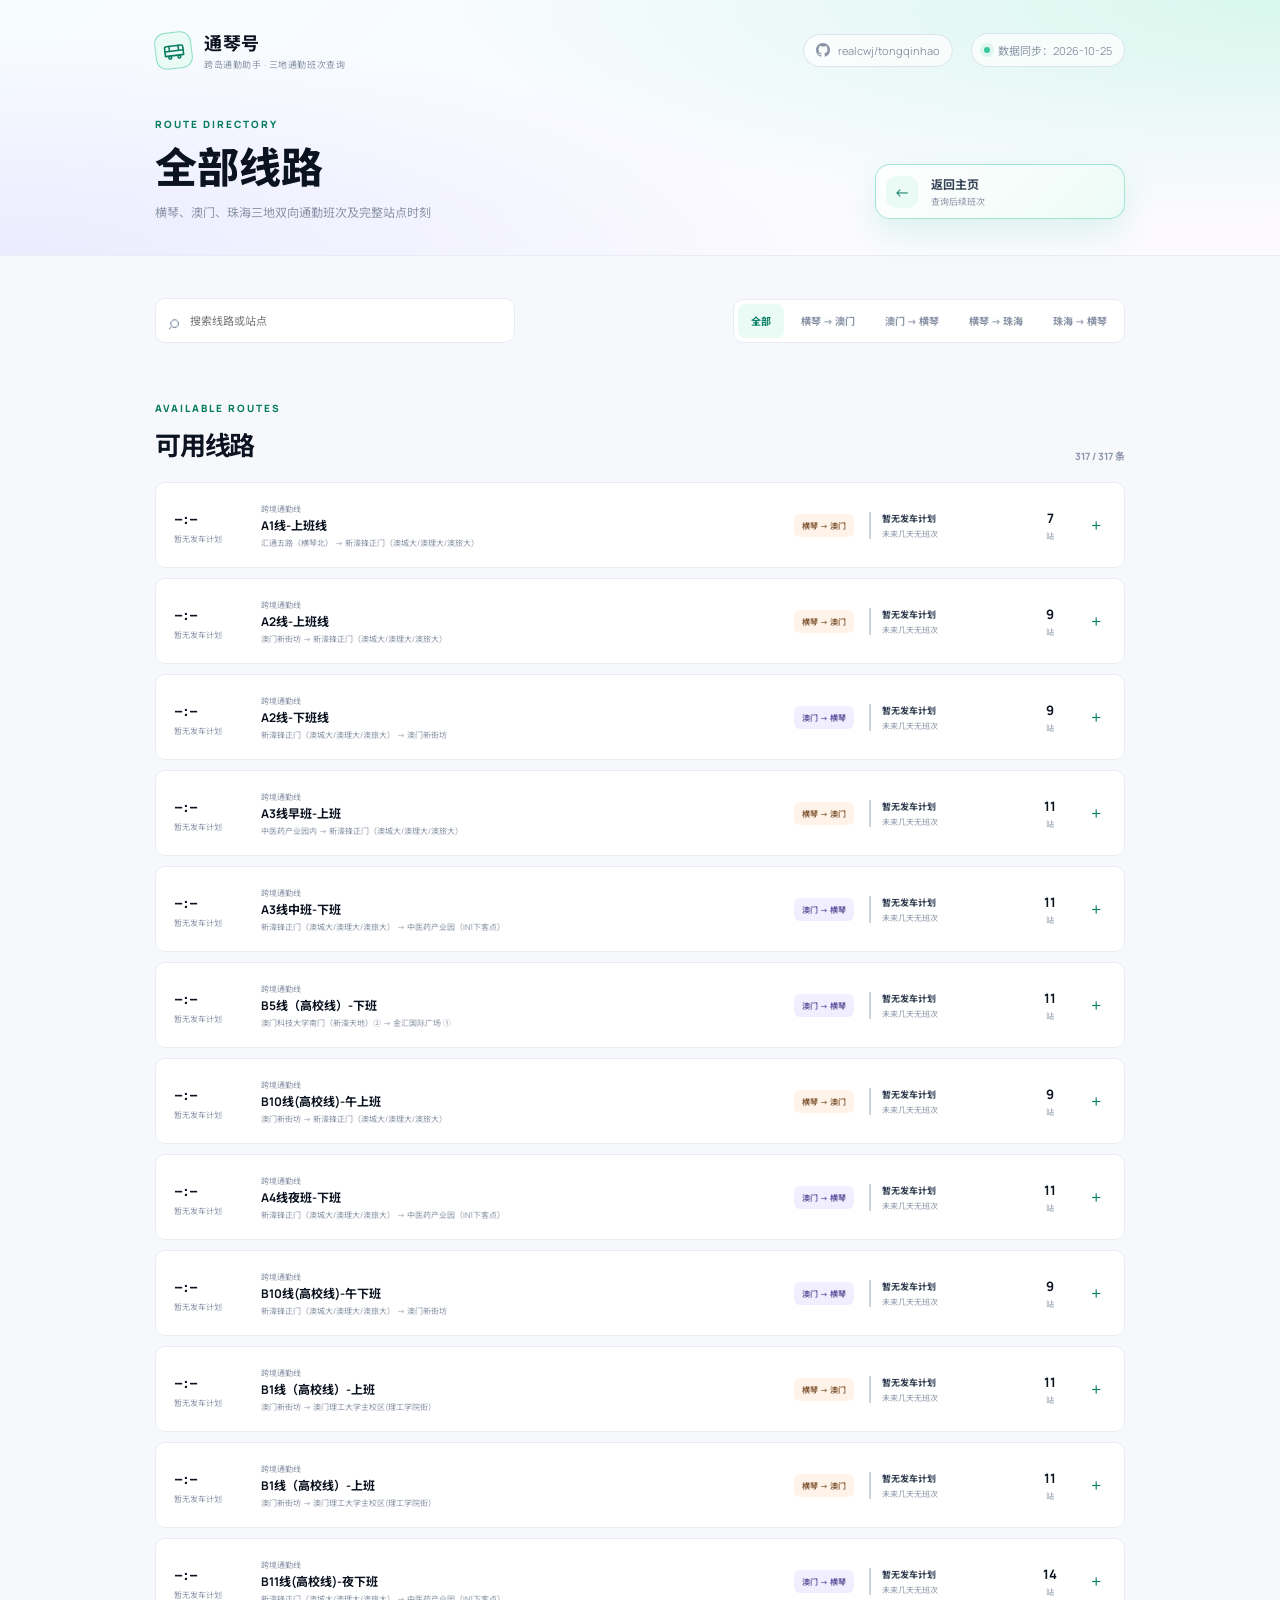
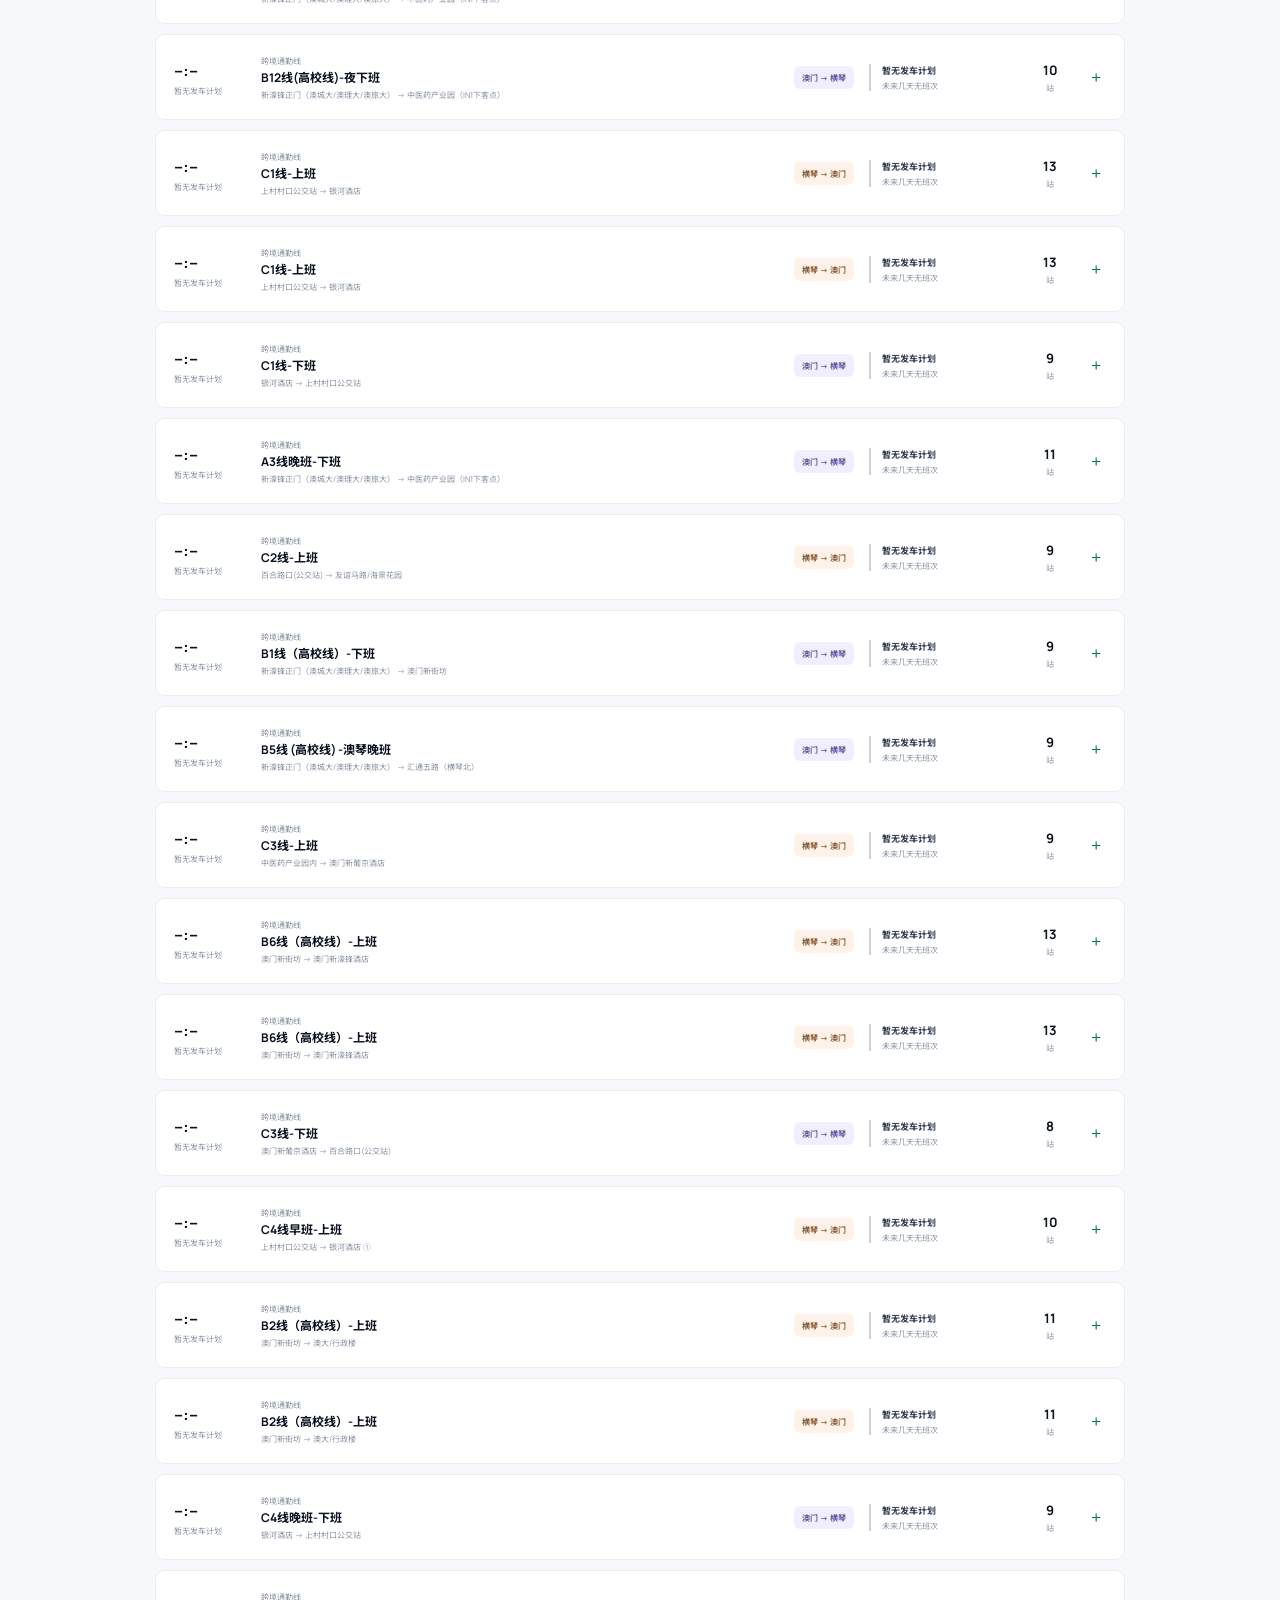
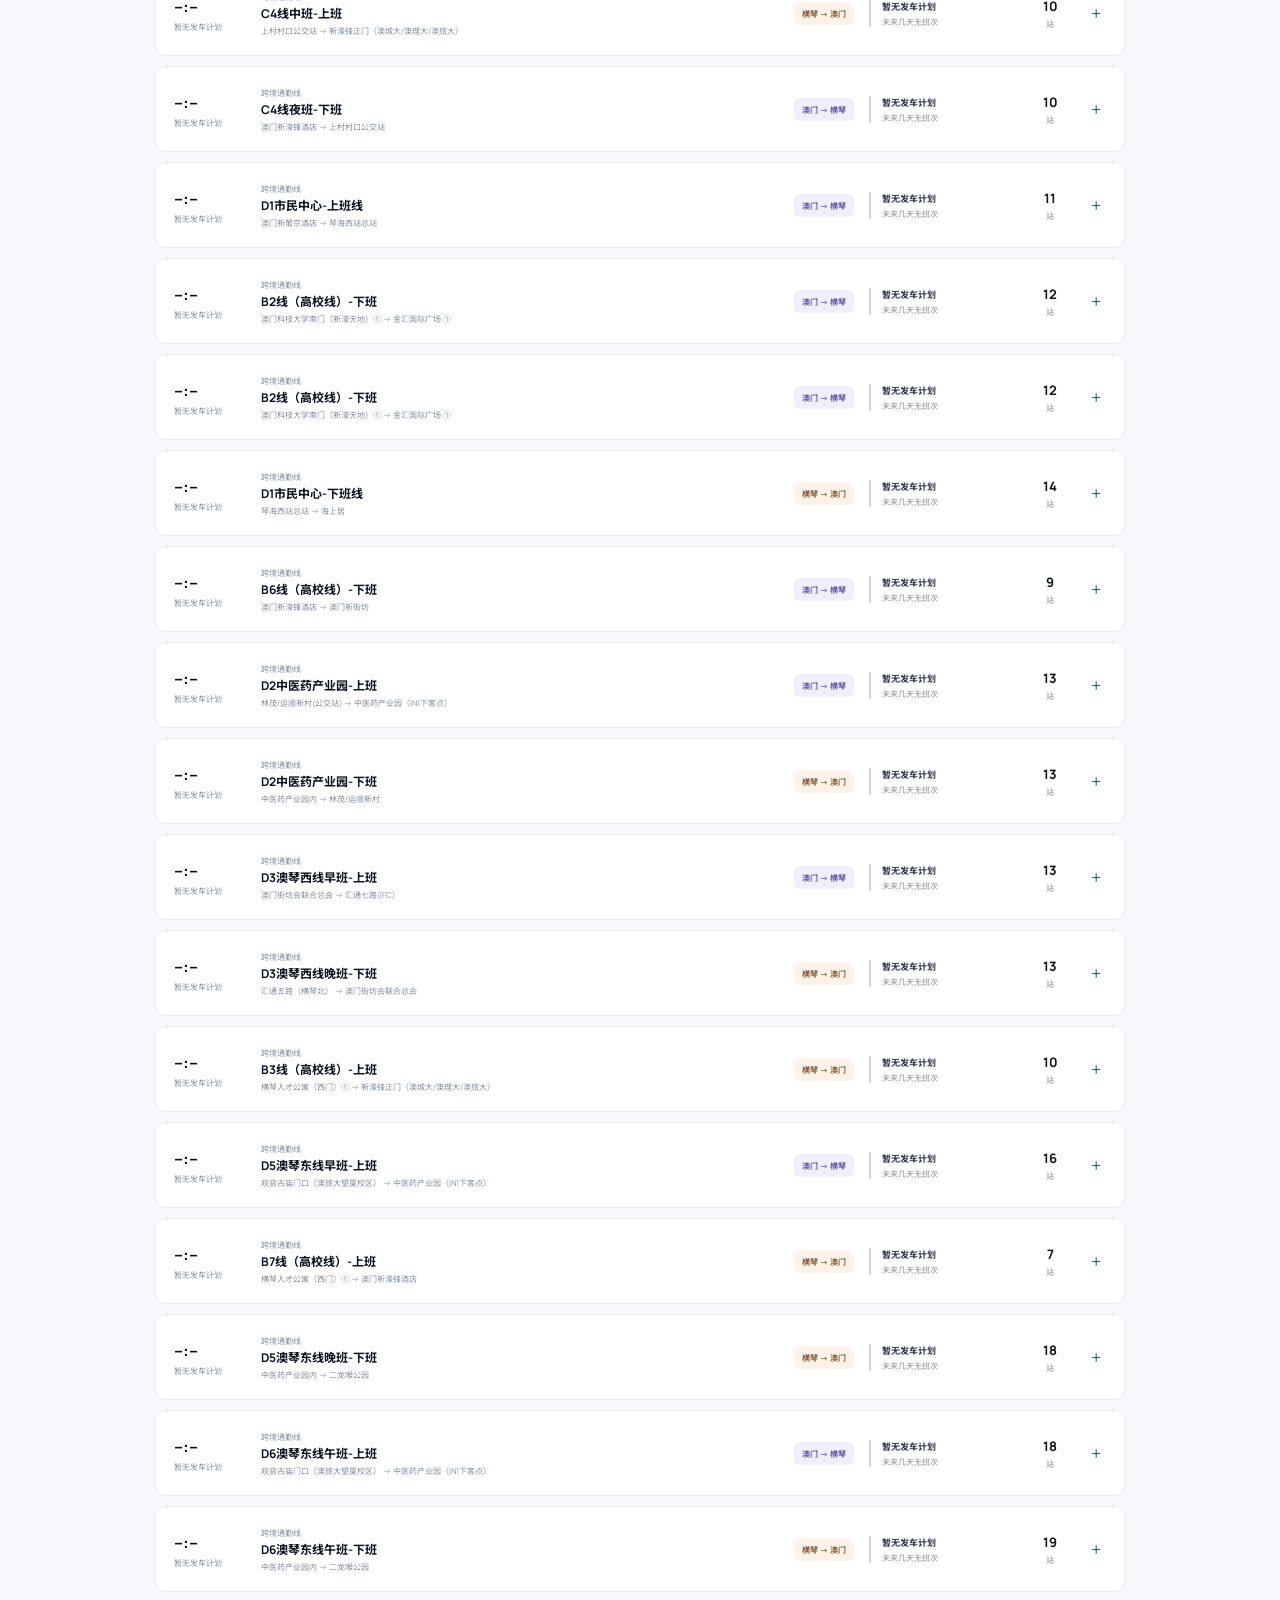
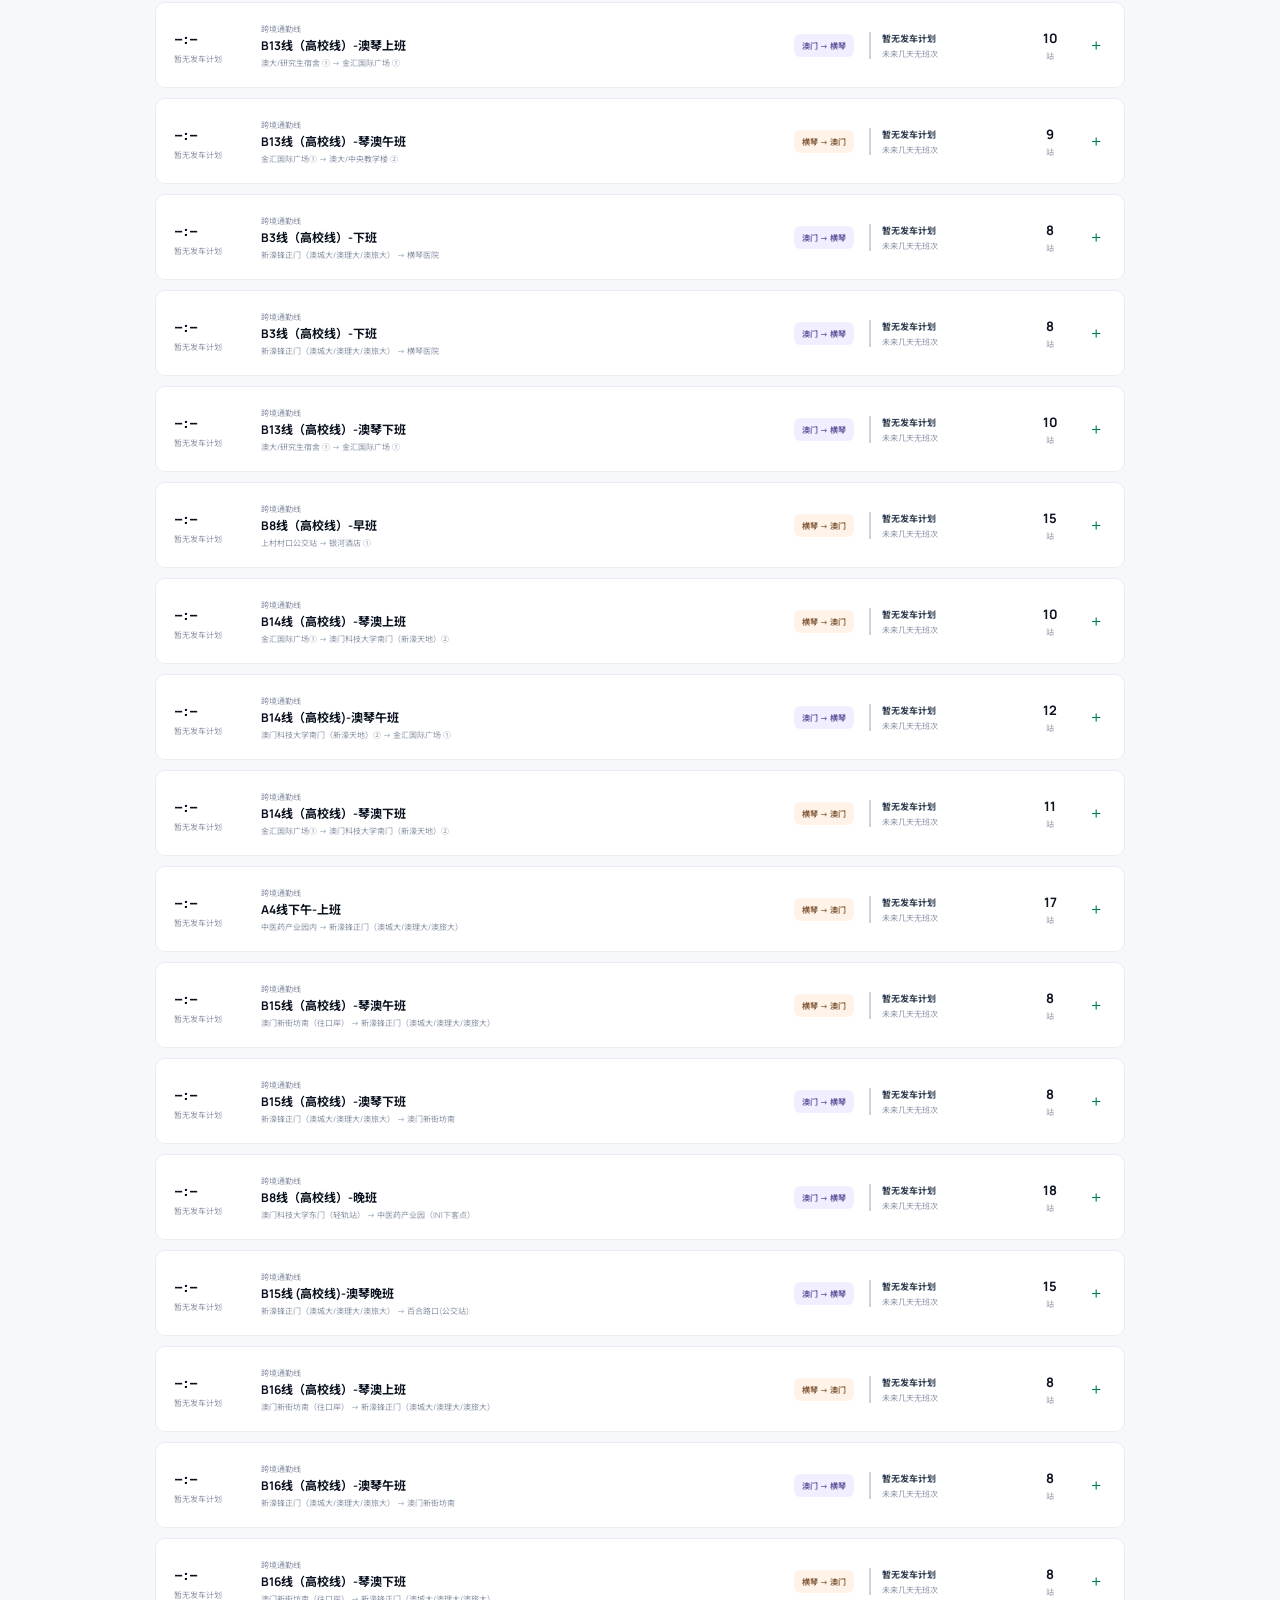
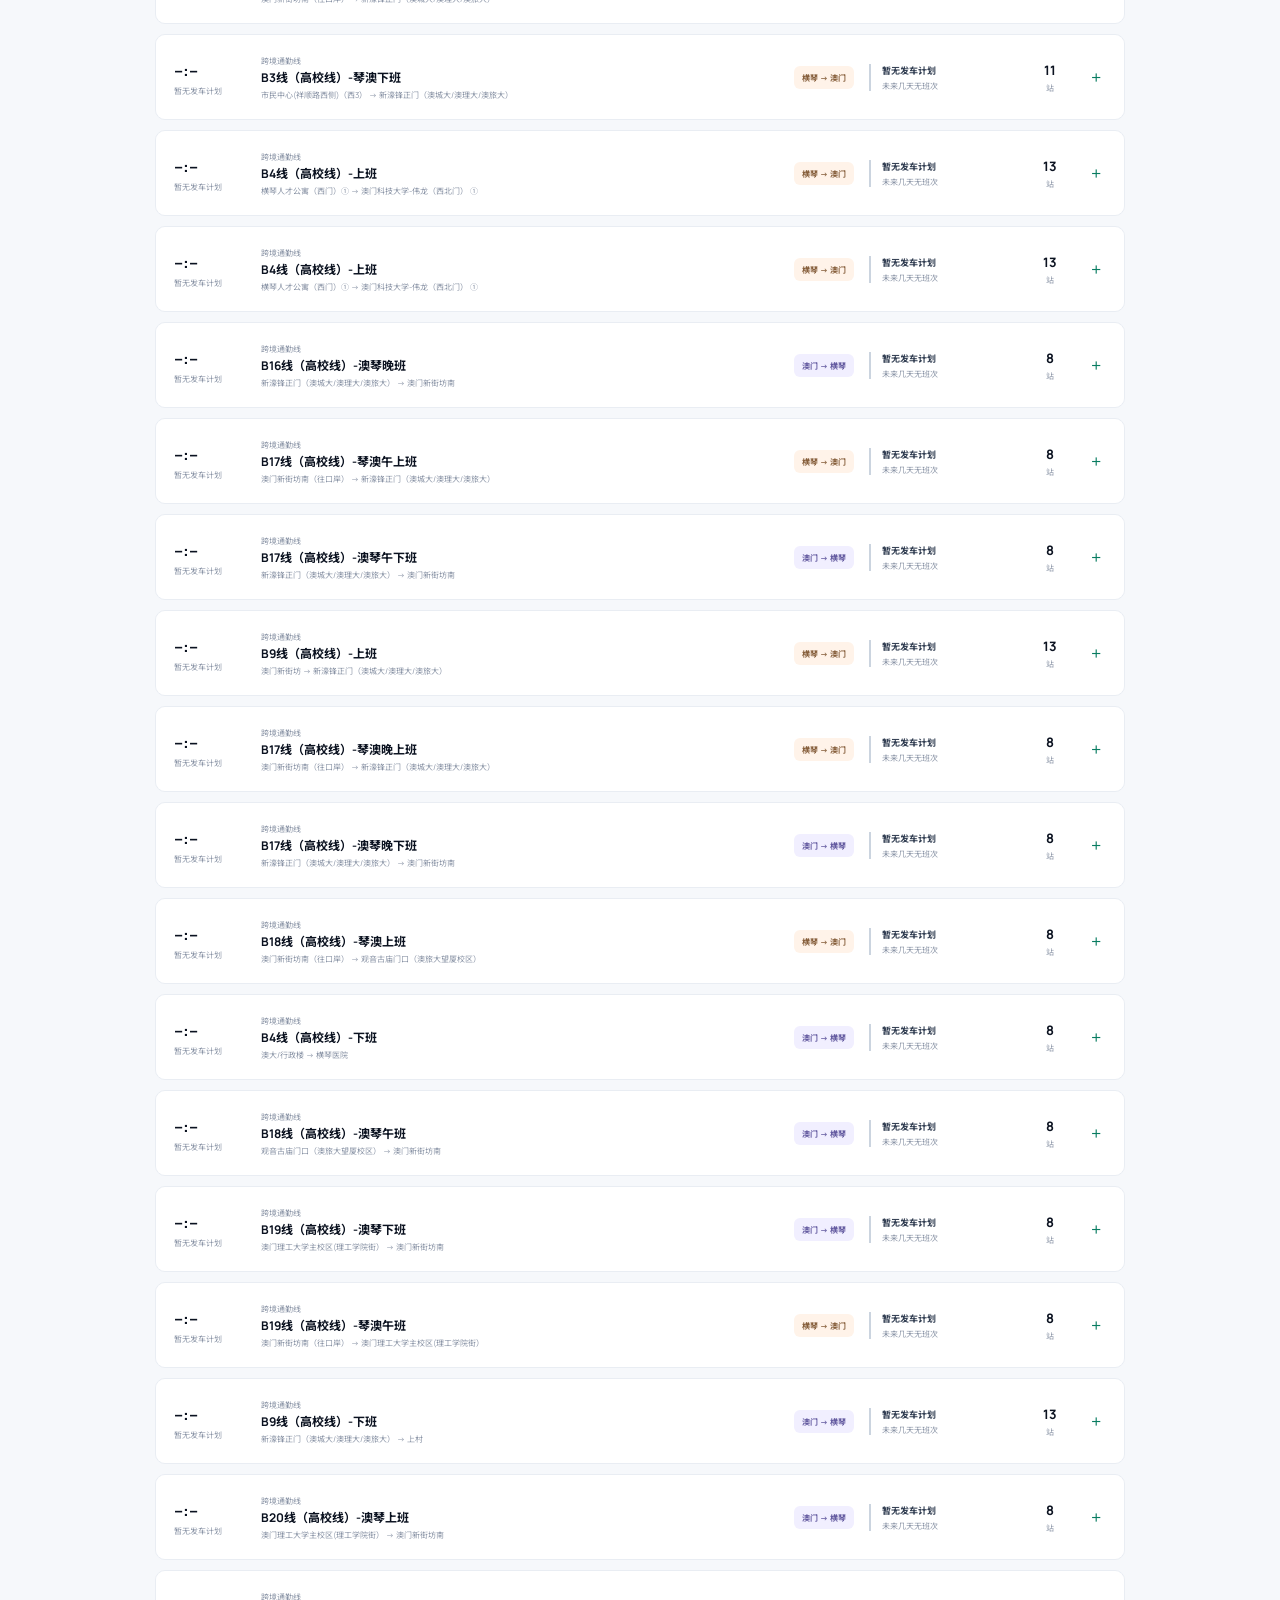
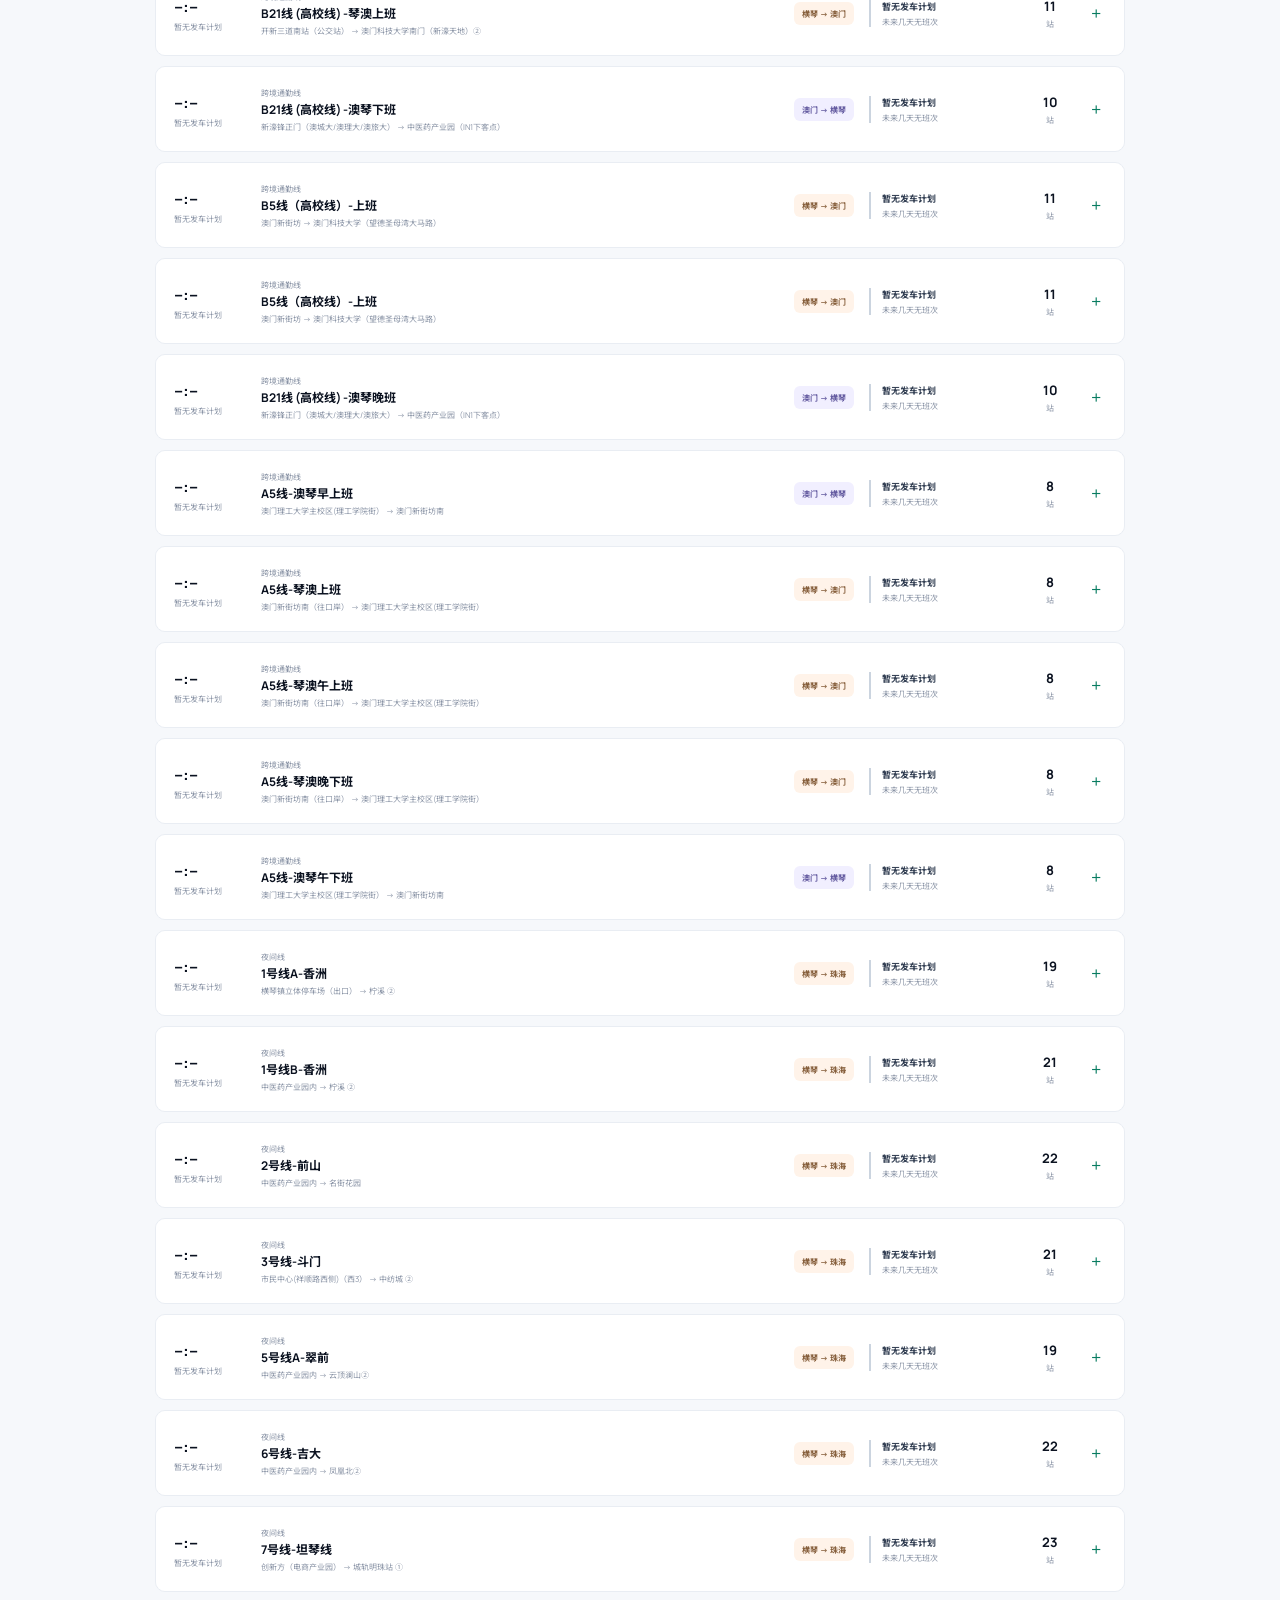
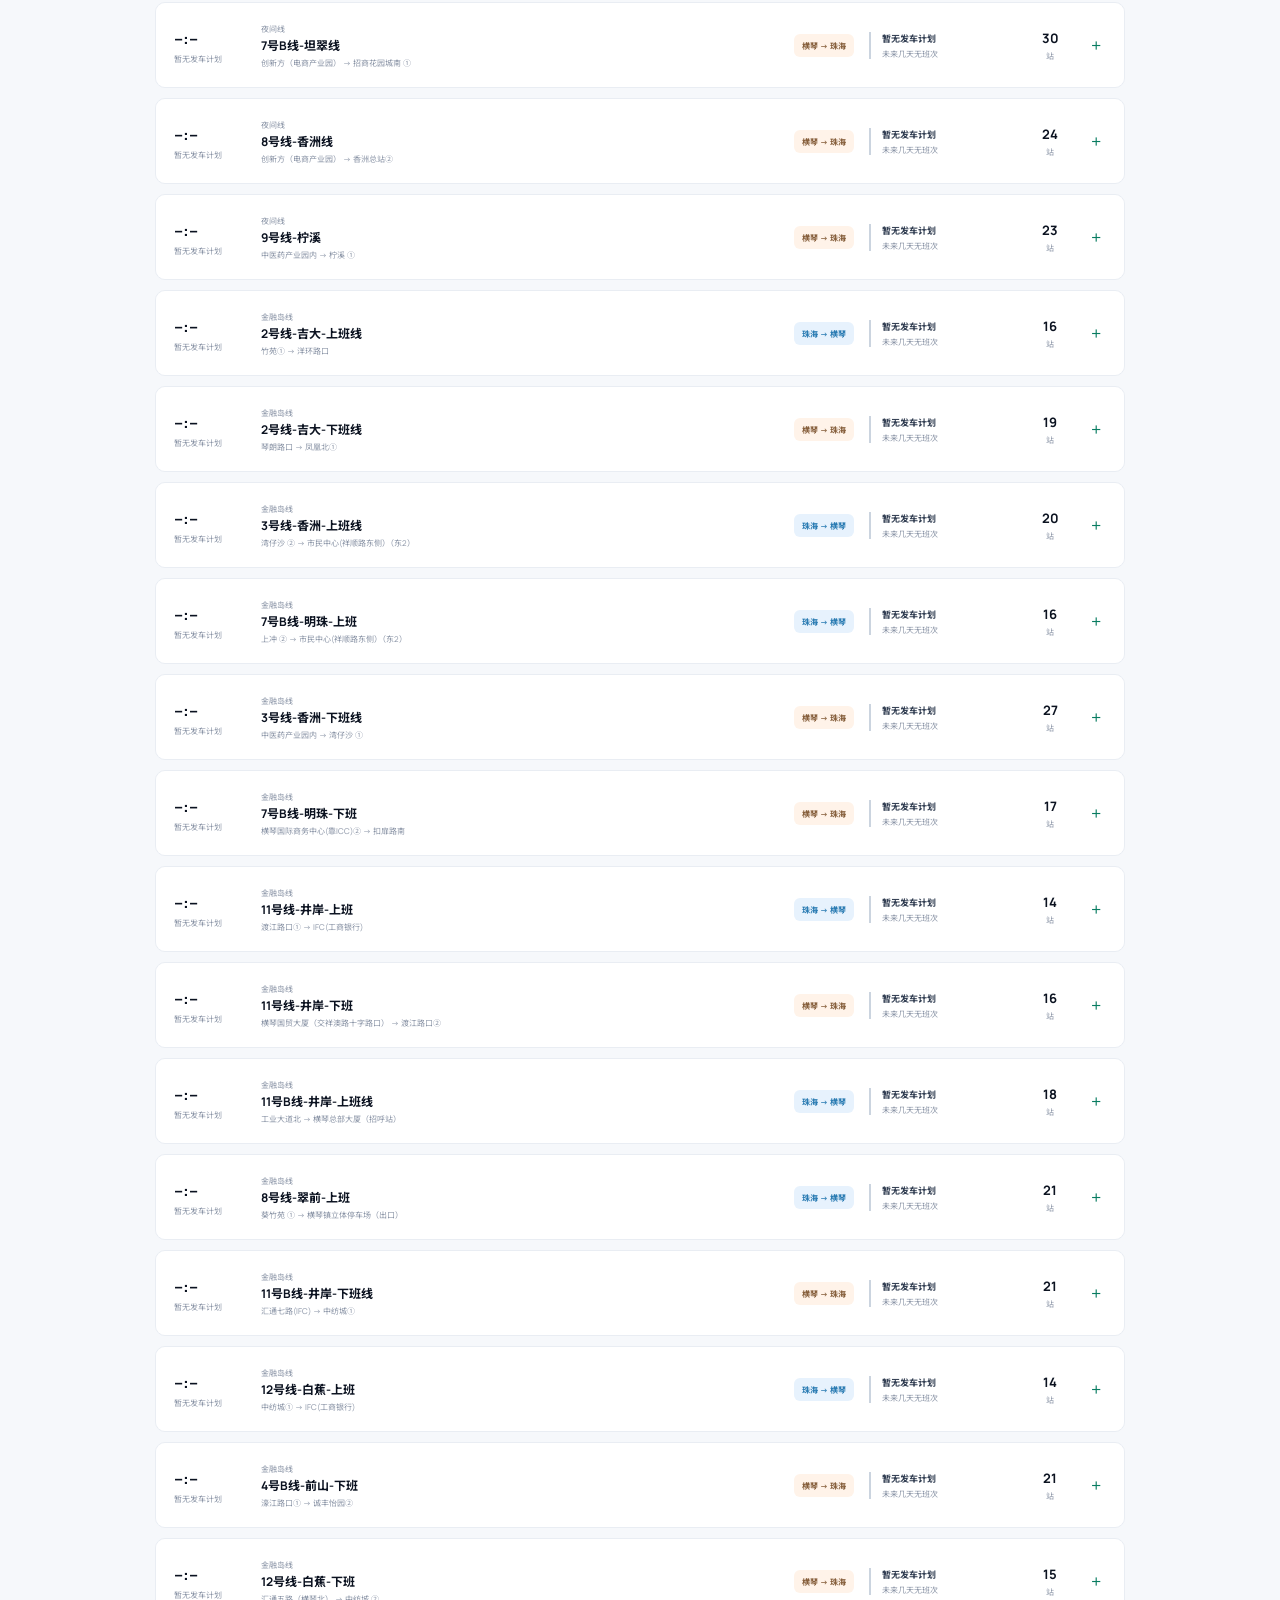
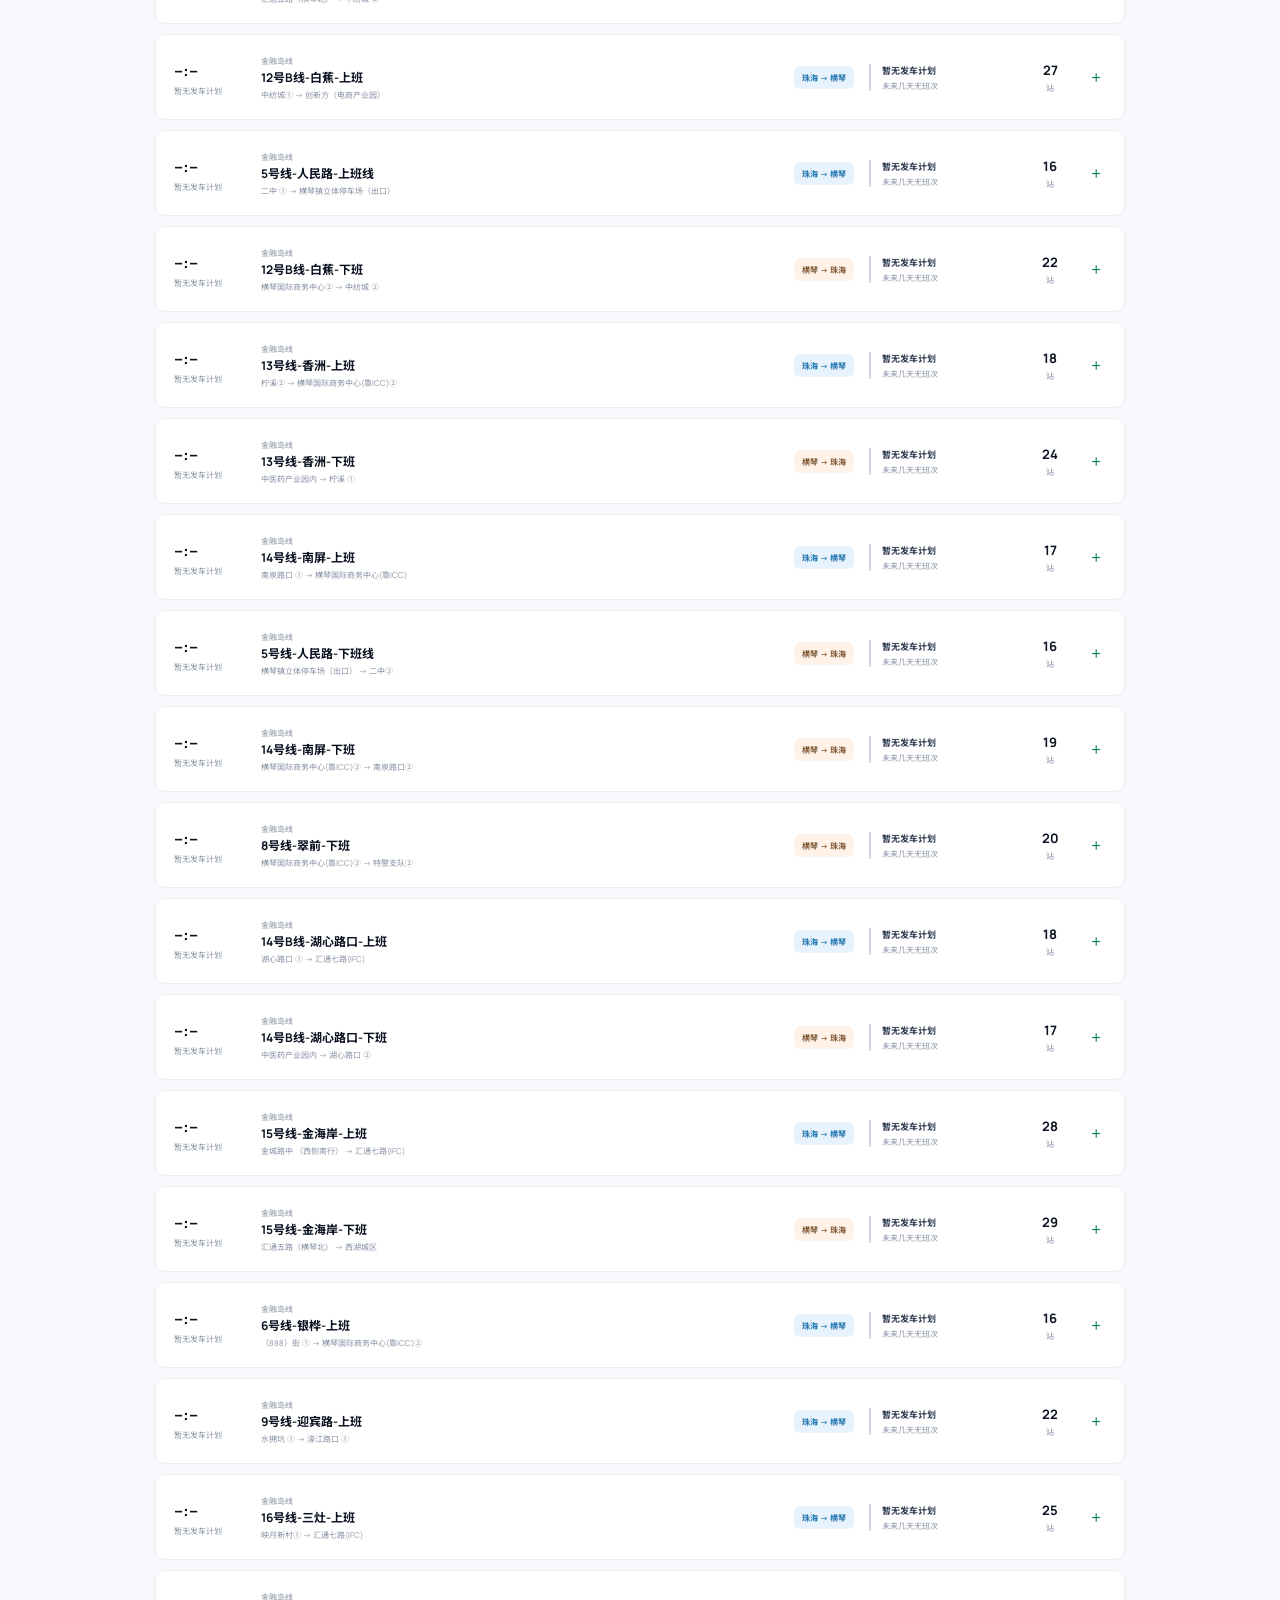
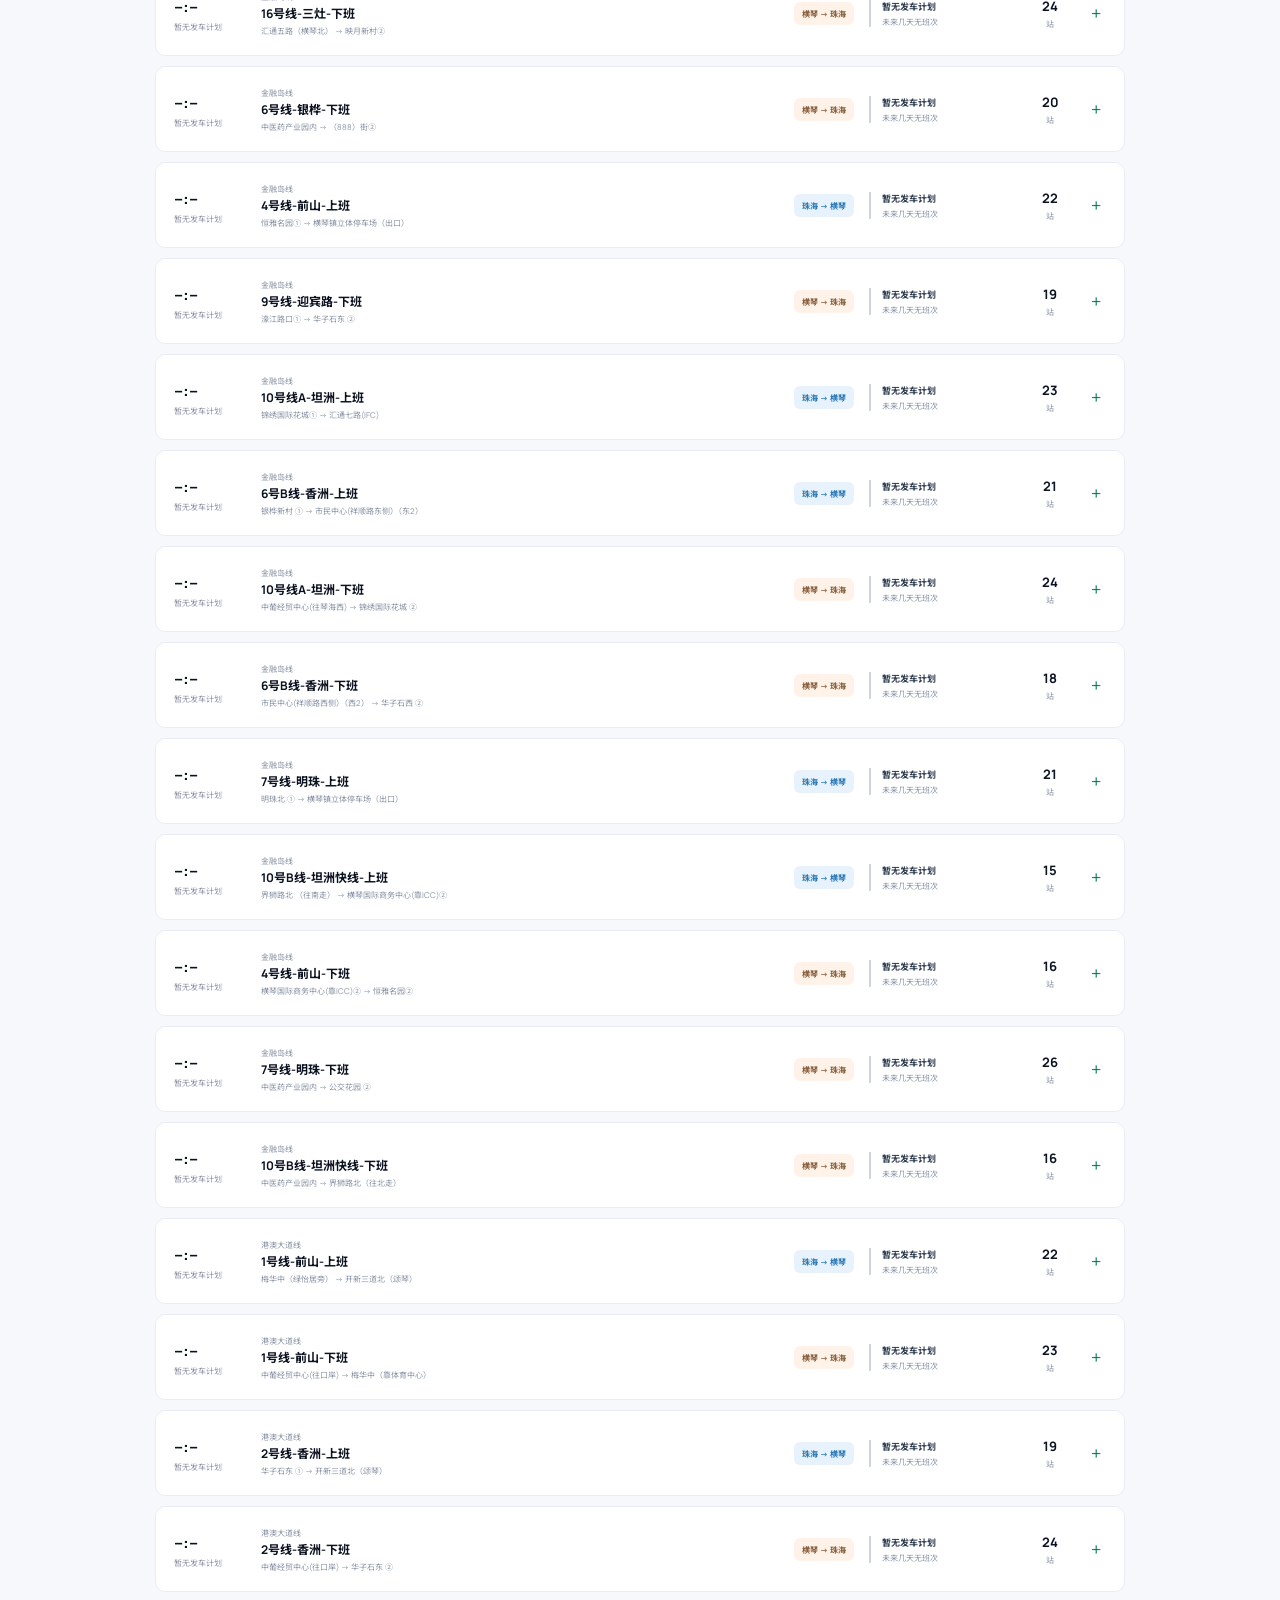
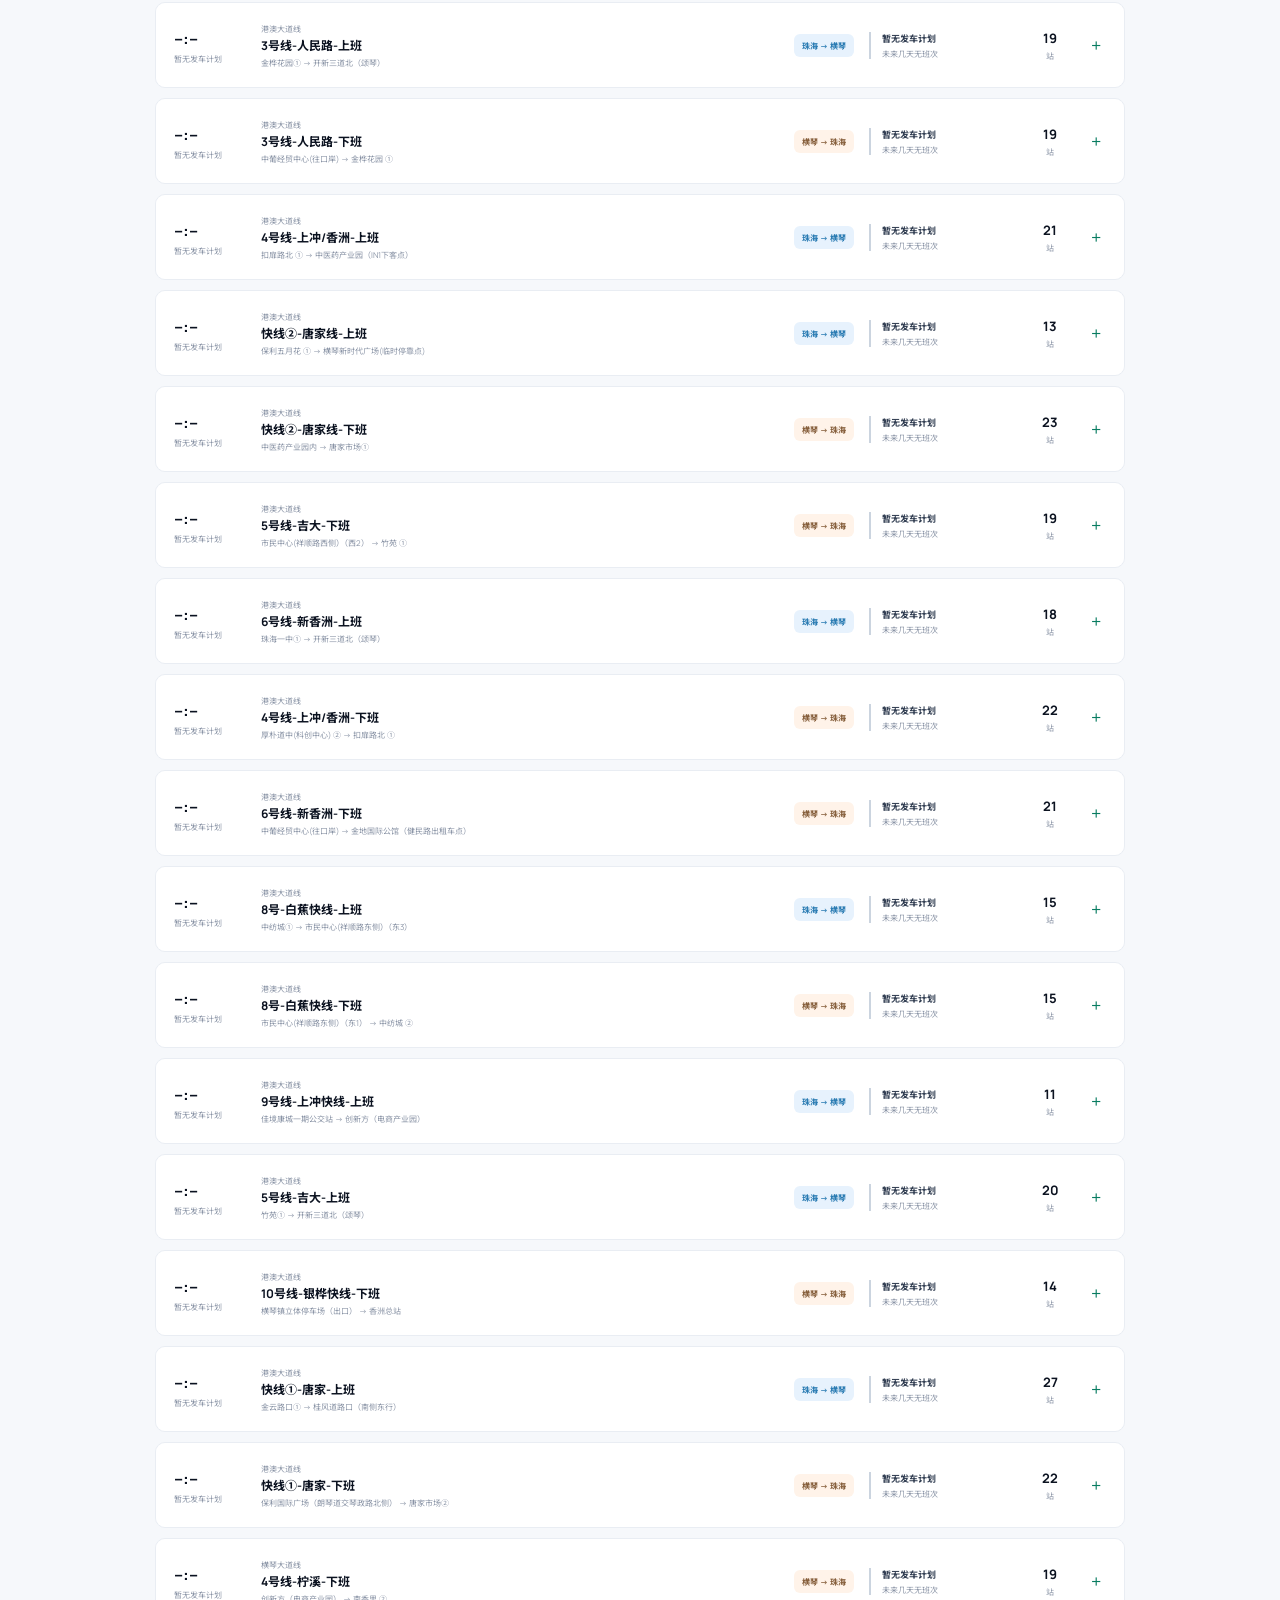
==== routes.html @ 97c2d2c6 "Fix mobile station picker zoom and dropdown position - Use a 16px search input on mobile to stop iOS" ====
<!doctype html>
<html lang="zh-CN">
<head>
  <meta charset="UTF-8" />
  <meta name="viewport" content="width=device-width, initial-scale=1.0" />
  <meta name="theme-color" content="#0b1220" />
  <meta name="description" content="通琴号全部横琴、澳门、珠海通勤线路" />
  <title>全部线路 · 通琴号</title>
  <link rel="preconnect" href="https://fonts.googleapis.com" />
  <link rel="preconnect" href="https://fonts.gstatic.com" crossorigin />
  <link href="https://fonts.googleapis.com/css2?family=Manrope:wght@400;500;600;700;800&family=Noto+Sans+SC:wght@400;500;600;700;800&display=swap" rel="stylesheet" />
  <link rel="stylesheet" href="styles.css?v=20261025-mobile-picker" />
</head>
<body class="routes-page">
  <div class="page-shell">
    <header class="routes-hero">
      <nav class="topbar" aria-label="主导航">
        <a class="brand" href="./" aria-label="通琴号首页">
          <span class="brand__mark" aria-hidden="true">
            <svg viewBox="0 0 24 24" fill="none" stroke="currentColor" stroke-width="1.7" stroke-linecap="round" stroke-linejoin="round" focusable="false">
              <path d="M4 6.5h16a2 2 0 0 1 2 2V17H2V8.5a2 2 0 0 1 2-2Z"></path>
              <path d="M2 12h20"></path>
              <path d="M7 6.5v5.5M17 6.5v5.5"></path>
              <circle cx="7" cy="18.8" r="1.5"></circle>
              <circle cx="17" cy="18.8" r="1.5"></circle>
            </svg>
          </span>
          <span>
            <strong>通琴号</strong>
            <small>跨岛通勤助手 · 三地通勤班次查询</small>
          </span>
        </a>
        <div class="topbar__actions">
          <a class="status-pill status-pill--link" href="https://github.com/realcwj/tongqinhao" target="_blank" rel="noopener">
            <svg class="status-pill__icon" viewBox="0 0 16 16" aria-hidden="true" focusable="false"><path fill="currentColor" d="M8 0C3.58 0 0 3.58 0 8c0 3.54 2.29 6.53 5.47 7.59.4.07.55-.17.55-.38 0-.19-.01-.82-.01-1.49-2.01.37-2.53-.49-2.69-.94-.09-.23-.48-.94-.82-1.13-.28-.15-.68-.52-.01-.53.63-.01 1.08.58 1.23.82.72 1.21 1.87.87 2.33.66.07-.52.28-.87.51-1.07-1.78-.2-3.64-.89-3.64-3.95 0-.87.31-1.59.82-2.15-.08-.2-.36-1.02.08-2.12 0 0 .67-.21 2.2.82.64-.18 1.32-.27 2-.27.68 0 1.36.09 2 .27 1.53-1.04 2.2-.82 2.2-.82.44 1.1.16 1.92.08 2.12.51.56.82 1.27.82 2.15 0 3.07-1.87 3.75-3.65 3.95.29.25.54.73.54 1.48 0 1.07-.01 1.93-.01 2.2 0 .21.15.46.55.38A8.012 8.012 0 0 0 16 8c0-4.42-3.58-8-8-8z"></path></svg>
            <span>realcwj/tongqinhao</span>
          </a>
          <a class="status-pill status-pill--link" data-sync-pill href="https://github.com/realcwj/tongqinhao/blob/main/processed.json" target="_blank" rel="noopener"><i></i><span data-sync-label>数据同步</span></a>
        </div>
      </nav>
      <div class="routes-hero__content">
        <div class="routes-hero__intro">
          <span class="section-kicker">ROUTE DIRECTORY</span>
          <h1>全部线路</h1>
          <p>横琴、澳门、珠海三地双向通勤班次及完整站点时刻</p>
        </div>
        <a class="routes-button routes-button--back" href="index.html" aria-label="返回主页查询后续班次">
          <span class="routes-button__icon">←</span>
          <span><strong>返回主页</strong><small>查询后续班次</small></span>
        </a>
      </div>
    </header>

    <main class="routes-main">
      <section class="route-toolbar" aria-label="线路筛选">
        <label class="route-search" for="routeSearch">
          <span aria-hidden="true">⌕</span>
          <input id="routeSearch" type="search" placeholder="搜索线路或站点" autocomplete="off" />
        </label>
        <div class="route-filters" id="routeFilters" role="group" aria-label="线路方向">
          <button type="button" class="is-selected" data-filter="all">全部</button>
          <button type="button" data-filter="1-2">横琴 → 澳门</button>
          <button type="button" data-filter="2-1">澳门 → 横琴</button>
          <button type="button" data-filter="1-3">横琴 → 珠海</button>
          <button type="button" data-filter="3-1">珠海 → 横琴</button>
        </div>
      </section>

      <div class="route-results-heading">
        <div><span class="section-kicker">AVAILABLE ROUTES</span><h2>可用线路</h2></div>
        <span id="routeCount">正在加载…</span>
      </div>
      <div class="route-directory" id="routeDirectory"></div>
      <div class="empty-state" id="routeEmpty" hidden>
        <div class="empty-state__icon">⌕</div>
        <h3>没有匹配的线路</h3>
        <p>请调整关键词或方向筛选。</p>
      </div>
    </main>

    <footer class="footer">
      <span>通琴号 · 跨岛通勤助手 · 三地通勤班次查询</span>
      <span><a href="index.html">返回通勤助手</a> · <a href="https://github.com/realcwj/tongqinhao" target="_blank" rel="noopener">GitHub 仓库</a> · 数据来源于公开接口</span>
    </footer>
  </div>
  <script src="config.js?v=20260918-uncap1" defer></script>
  <script src="routes.js?v=20261025-label-name" defer></script>
</body>
</html>
---- styles.css ----
:root {
  --ink: #0b1220;
  --ink-soft: #344054;
  --muted: #8a94a6;
  --line: #e9edf3;
  --surface: #ffffff;
  --canvas: #f6f8fb;
  --mint: #9ef2d0;
  --mint-strong: #39c899;
  --mint-dark: #087c61;
  --lavender: #cdc4ff;
  --orange: #ffb26d;
  --danger: #ed7777;
  --shadow: 0 22px 60px rgba(28, 38, 61, 0.08);
  font-family: "Manrope", "Noto Sans SC", sans-serif;
  color: var(--ink);
  background: var(--canvas);
  font-synthesis: none;
}

* { box-sizing: border-box; }

body { margin: 0; min-width: 320px; background: var(--canvas); }
button, select { font: inherit; }
button { cursor: pointer; }

.page-shell { min-height: 100vh; overflow: hidden; }

.hero {
  position: relative;
  min-height: 210px;
  color: var(--ink);
  overflow: hidden;
  background:
    radial-gradient(120% 160% at 100% 0%, rgba(158, 242, 208, .38), transparent 55%),
    radial-gradient(120% 160% at 0% 100%, rgba(205, 196, 255, .3), transparent 55%),
    linear-gradient(135deg, #f7fcff, #fdfaff);
  border-bottom: 1px solid var(--line);
}

.hero::after {
  content: "";
  position: absolute;
  inset: 0;
  pointer-events: none;
  opacity: .55;
  background-image: linear-gradient(rgba(13, 23, 39, .045) 1px, transparent 1px), linear-gradient(90deg, rgba(13, 23, 39, .045) 1px, transparent 1px);
  background-size: 56px 56px;
  mask-image: linear-gradient(120deg, transparent 20%, #000 80%);
}

.hero__glow { position: absolute; pointer-events: none; border-radius: 50%; filter: blur(2px); }
.hero__glow--one { width: 230px; height: 230px; right: -60px; top: -80px; background: rgba(57, 200, 153, .18); }
.hero__glow--two { width: 190px; height: 190px; left: -70px; bottom: -90px; background: rgba(205, 196, 255, .22); }

.topbar, .hero__content { position: relative; z-index: 1; width: min(970px, calc(100% - 48px)); margin: auto; }
.topbar { display: flex; align-items: center; justify-content: space-between; padding-top: 29px; }
.topbar__actions { display: flex; align-items: center; gap: 18px; }
.nav-link { color: var(--ink-soft); font-size: 11px; font-weight: 700; text-decoration: none; }
.nav-link:hover { color: var(--mint-dark); }
.brand { display: inline-flex; align-items: center; gap: 12px; color: var(--ink); text-decoration: none; }
.brand__mark { display: grid; place-items: center; width: 37px; height: 37px; border: 1px solid rgba(57, 200, 153, .55); border-radius: 11px; color: var(--mint-dark); background: #eafaf4; font-size: 12px; font-weight: 800; letter-spacing: -.08em; transform: rotate(-7deg); }
.brand__mark svg { display: block; width: 22px; height: 22px; }
.brand strong { display: block; font-size: 18px; letter-spacing: .04em; }
.brand small { display: block; margin-top: 3px; color: var(--muted); font-size: 9px; letter-spacing: .06em; }
.status-pill { display: flex; align-items: center; gap: 8px; border: 1px solid #dbe4ec; border-radius: 99px; padding: 8px 12px; color: var(--muted); font-size: 11px; background: rgba(255, 255, 255, .7); }
.status-pill--link { text-decoration: none; transition: color .2s, border-color .2s, background .2s, box-shadow .2s; }
.status-pill--link:hover { color: var(--mint-dark); border-color: #9fe8cd; background: #fff; box-shadow: 0 6px 16px rgba(57, 200, 153, .18); }
.status-pill__icon { width: 14px; height: 14px; flex: none; }
.status-pill i, .range-dot { display: inline-block; width: 6px; height: 6px; border-radius: 50%; background: var(--mint-strong); box-shadow: 0 0 0 4px rgba(57, 200, 153, .13); }

.hero__content { display: grid; grid-template-columns: minmax(0, 1fr) 250px; grid-template-areas: "intro actions" "hint actions"; align-items: end; column-gap: 40px; padding: 24px 0 24px; }
.hero__intro { grid-area: intro; min-width: 0; }
.hero__intro h1 { margin-top: 10px; }
.hero__intro p { max-width: 500px; margin-top: 10px; color: var(--muted); font-size: 12px; line-height: 1.6; }
.eyebrow, .section-kicker { color: var(--mint-dark); font-size: 10px; font-weight: 800; letter-spacing: .2em; }
.eyebrow span { display: inline-block; width: 32px; margin: 0 11px 3px; border-top: 1px solid rgba(57, 200, 153, .5); }
h1, h2, h3, p { margin: 0; }
h1 { max-width: 650px; margin-top: 12px; font-size: clamp(30px, 4.5vw, 46px); line-height: 1.12; letter-spacing: -.045em; font-weight: 800; }
h1 em { color: var(--mint-dark); font-style: normal; }
.hero-actions { grid-area: actions; display: flex; flex-direction: column; gap: 10px; }
.hero-actions .location-button, .hero-actions .routes-button { flex: 0 0 auto; width: 100%; }
.location-button { display: flex; align-items: center; gap: 13px; flex: 1 1 0; min-width: 0; border: 0; border-radius: 15px; padding: 10px 14px 10px 10px; color: #07131d; background: var(--mint); box-shadow: 0 11px 28px rgba(57, 200, 153, .2); text-align: left; transition: transform .2s, box-shadow .2s; }
.location-button:hover { transform: translateY(-2px); box-shadow: 0 15px 34px rgba(57, 200, 153, .3); }
.location-button:disabled { cursor: wait; opacity: .75; }
.location-button__icon { display: grid; place-items: center; width: 32px; height: 32px; border-radius: 10px; color: #087c61; background: rgba(255,255,255,.55); font-size: 20px; }
.location-button strong, .location-button small, .routes-button strong, .routes-button small { display: block; }
.location-button > span:nth-child(2), .routes-button > span:nth-child(2) { min-width: 0; overflow: hidden; }
.location-button strong, .location-button small { overflow: hidden; text-overflow: ellipsis; white-space: nowrap; }
.location-button__arrow { margin-left: auto; color: #087c61; font-size: 19px; }
.routes-button { display: flex; align-items: center; gap: 13px; flex: 1 1 0; min-width: 0; border: 1px solid #d5e2ea; border-radius: 15px; padding: 10px 14px 10px 10px; color: var(--ink-soft); background: rgba(255, 255, 255, .85); text-align: left; text-decoration: none; transition: transform .2s, box-shadow .2s, border-color .2s; }
.routes-button:hover { transform: translateY(-2px); border-color: var(--mint-strong); box-shadow: 0 15px 34px rgba(57, 200, 153, .22); }
.routes-button__icon { display: grid; place-items: center; width: 32px; height: 32px; border-radius: 10px; color: var(--mint-dark); background: #eafaf4; font-size: 16px; }
.routes-button strong { font-size: 12px; overflow: hidden; text-overflow: ellipsis; white-space: nowrap; }
.routes-button small { margin-top: 2px; color: var(--muted); font-size: 9px; overflow: hidden; text-overflow: ellipsis; white-space: nowrap; }
.routes-button__arrow { margin-left: auto; color: var(--mint-dark); font-size: 18px; }
.location-button strong { font-size: 12px; }
.location-button small { margin-top: 2px; color: #3d7e6d; font-size: 9px; }
.hero__hint { grid-area: hint; margin-top: 14px; color: var(--muted); font-size: 10px; }

.main-content { width: min(970px, calc(100% - 48px)); margin: 0 auto; padding: 68px 0 70px; }
.section-block { margin-bottom: 74px; }
.section-heading { display: flex; align-items: flex-end; justify-content: space-between; gap: 20px; margin-bottom: 24px; }
h2 { margin-top: 8px; font-size: 26px; letter-spacing: -.045em; }
.range-label, .clock-label { display: inline-flex; align-items: center; gap: 8px; color: var(--muted); font-size: 10px; font-weight: 700; letter-spacing: .13em; }
.location-state { display: flex; align-items: center; gap: 8px; margin: 0 0 14px; color: var(--muted); font-size: 10px; font-weight: 700; letter-spacing: .13em; }
.station-grid { display: grid; grid-template-columns: repeat(3, 1fr); gap: 15px; }
.station-card { position: relative; min-height: 160px; padding: 20px; border: 1px solid var(--line); border-radius: 17px; background: var(--surface); box-shadow: 0 7px 24px rgba(25, 34, 53, .025); transition: transform .2s, border-color .2s, box-shadow .2s; }
.station-card:hover, .station-card.is-selected { transform: translateY(-3px); border-color: #8ae7c6; box-shadow: var(--shadow); }
.station-card.is-selected { background: #effcf7; }
.station-card__top { display: flex; align-items: flex-start; justify-content: space-between; gap: 10px; }
.distance { color: var(--mint-dark); font-size: 10px; font-weight: 800; letter-spacing: .06em; white-space: nowrap; }
.station-kind { display: inline-flex; align-items: center; gap: 5px; color: var(--ink-soft); font-size: 9px; font-weight: 700; }
.station-kind::before { content: ""; width: 6px; height: 6px; border-radius: 50%; background: var(--orange); }
.station-kind--macau::before { background: var(--lavender); }
.station-kind--zhuhai::before { background: #58a2d6; }
.station-card h3 { max-width: 230px; margin-top: 25px; font-size: 16px; line-height: 1.45; letter-spacing: -.03em; }
.station-card__bottom { display: flex; align-items: center; justify-content: space-between; margin-top: 24px; color: var(--muted); font-size: 10px; }
.station-card__bottom strong { color: var(--ink-soft); font-size: 11px; }
.station-card__check { display: none; color: var(--mint-dark); font-size: 16px; }
.station-card.is-selected .station-card__check { display: inline; }
.manual-station { position: relative; display: flex; align-items: center; justify-content: space-between; gap: 16px; margin-top: 17px; padding: 0 4px; }
.manual-station__label label, .manual-station__label small { display: block; }
.manual-station__label label { color: var(--ink-soft); font-size: 11px; font-weight: 700; }
.manual-station__label small { margin-top: 3px; color: var(--muted); font-size: 9px; }
.station-picker { position: relative; width: min(330px, 100%); }
.station-picker__button { display: flex; align-items: center; justify-content: space-between; width: 100%; min-height: 39px; border: 1px solid var(--line); border-radius: 10px; padding: 10px 12px; color: var(--ink-soft); background: #fff; font-size: 12px; text-align: left; touch-action: manipulation; transition: border-color .2s, box-shadow .2s; }
.station-picker.is-open .station-picker__button, .station-picker__button:hover { border-color: var(--mint-strong); box-shadow: 0 0 0 3px rgba(57, 200, 153, .12); }
.station-picker__chevron { color: var(--mint-dark); font-size: 16px; line-height: 1; transform: translateY(-2px); }
.station-picker__menu { position: absolute; z-index: 10; top: calc(100% + 8px); right: 0; width: 100%; padding: 8px; border: 1px solid var(--line); border-radius: 13px; background: #fff; box-shadow: 0 18px 40px rgba(25, 34, 53, .14); }
.station-picker__search { display: flex; align-items: center; gap: 7px; border: 1px solid var(--line); border-radius: 8px; padding: 0 9px; color: var(--muted); }
.station-picker__search input { width: 100%; height: 32px; border: 0; outline: 0; color: var(--ink); background: transparent; font: inherit; font-size: 11px; }
.station-picker__options { max-height: 245px; margin-top: 7px; overflow-y: auto; }
.station-picker__option { display: flex; align-items: center; gap: 9px; width: 100%; border: 0; border-radius: 8px; padding: 9px 8px; color: var(--ink-soft); background: transparent; font-size: 11px; text-align: left; touch-action: manipulation; }
.station-picker__option:hover { background: #f3fbf8; }
.station-picker__option.is-selected { color: var(--mint-dark); background: #eafaf4; font-weight: 700; }
.station-picker__check { display: grid; place-items: center; width: 16px; height: 16px; border: 1px solid #ccd5df; border-radius: 5px; color: transparent; font-size: 11px; }
.station-picker__option.is-selected .station-picker__check { border-color: var(--mint-strong); color: #fff; background: var(--mint-strong); }
.station-picker__tag { margin-left: auto; border-radius: 99px; padding: 3px 8px; color: var(--mint-dark); background: #eafaf4; font-size: 9px; font-weight: 700; white-space: nowrap; }
.station-picker__tag--2 { color: #7164bd; background: #f1efff; }
.station-picker__tag--3 { color: #2b7cb3; background: #e7f2fd; }
.station-picker__empty { padding: 16px 8px; color: var(--muted); font-size: 10px; text-align: center; }

.ai-badge { display: inline-flex; align-items: center; gap: 6px; color: #8c7bdf; font-size: 10px; font-weight: 700; }
.direction-toggle { display: grid; grid-template-columns: 1fr 1fr; gap: 15px; }
.direction-option { display: flex; align-items: center; gap: 13px; border: 1px solid var(--line); border-radius: 15px; padding: 16px 19px; color: var(--ink); background: #fff; text-align: left; transition: .2s; }
.direction-option:hover, .direction-option.is-selected { border-color: #8ae7c6; box-shadow: 0 10px 30px rgba(29, 37, 55, .05); }
.direction-option.is-selected { background: #effcf7; }
.direction-option__flag { display: grid; place-items: center; width: 40px; height: 40px; border-radius: 12px; color: #bd7542; background: #fff2e8; font-size: 18px; font-weight: 800; }
.direction-option--macau .direction-option__flag { color: #7164bd; background: #f1efff; }
.direction-option--zhuhai .direction-option__flag { color: #2b7cb3; background: #e7f2fd; }
.direction-option--hengqin .direction-option__flag { color: #bd7542; background: #fff2e8; }
.direction-option strong, .direction-option small { display: block; }
.direction-option strong { font-size: 14px; }
.direction-option small { margin-top: 3px; color: var(--muted); font-size: 10px; }
.direction-option__check { margin-left: auto; color: var(--mint-dark); font-size: 18px; opacity: 0; }
.direction-option.is-selected .direction-option__check { opacity: 1; }
.section-description { margin: -10px 0 19px; color: var(--muted); font-size: 11px; }

.quick-section {
  position: relative;
  padding: 26px 24px 28px;
  border: 1px solid #d8ecf2;
  border-radius: 22px;
  background:
    radial-gradient(120% 150% at 100% 0%, rgba(158, 242, 208, .3), transparent 55%),
    radial-gradient(120% 150% at 0% 100%, rgba(205, 196, 255, .26), transparent 55%),
    linear-gradient(135deg, #f6fcff, #fdfaff);
  box-shadow: inset 0 0 0 1px rgba(255, 255, 255, .65), 0 18px 44px rgba(70, 88, 128, .12);
  overflow: hidden;
}
.quick-section::before {
  content: "";
  position: absolute;
  top: -46px;
  right: -36px;
  width: 150px;
  height: 150px;
  border-radius: 50%;
  background: rgba(57, 200, 153, .12);
  pointer-events: none;
}
.quick-section .section-kicker { color: #8c7bdf; }
.quick-section h2 { color: #16233c; }
.quick-section .ai-badge { color: #6b5fc0; }
.quick-actions { position: relative; z-index: 1; display: grid; grid-template-columns: 1fr 1fr; gap: 14px; }
.quick-option {
  --quick-accent: var(--mint-dark);
  --quick-border: rgba(57, 200, 153, .38);
  --quick-surface: linear-gradient(135deg, #f7fefb, #e8faf3);
  --quick-glow: rgba(57, 200, 153, .22);
  display: flex;
  align-items: center;
  gap: 13px;
  border: 1px solid var(--quick-border);
  border-radius: 17px;
  padding: 16px 17px;
  color: var(--ink);
  background: var(--quick-surface);
  box-shadow: 0 10px 24px var(--quick-glow);
  text-align: left;
  transition: transform .2s, box-shadow .2s, border-color .2s;
}
.quick-option:hover, .quick-option:active { transform: translateY(-2px); border-color: var(--quick-accent); box-shadow: 0 16px 30px var(--quick-glow); }
/* 主题色：通勤主线用薄荷绿、返程用薰衣草紫、定位快捷用天蓝与暖橙 */
.quick-option--mint { --quick-accent: var(--mint-dark); --quick-border: rgba(57, 200, 153, .38); --quick-surface: linear-gradient(135deg, #f7fefb, #e8faf3); --quick-glow: rgba(57, 200, 153, .22); }
.quick-option--lavender { --quick-accent: #6b5fc0; --quick-border: rgba(140, 123, 223, .36); --quick-surface: linear-gradient(135deg, #fbfaff, #efebff); --quick-glow: rgba(140, 123, 223, .22); }
.quick-option--sky { --quick-accent: #2b7cb3; --quick-border: rgba(88, 158, 214, .36); --quick-surface: linear-gradient(135deg, #f7fcff, #e7f2fd); --quick-glow: rgba(88, 158, 214, .22); }
.quick-option--amber { --quick-accent: #b1732b; --quick-border: rgba(230, 172, 102, .44); --quick-surface: linear-gradient(135deg, #fffcf7, #fff1e0); --quick-glow: rgba(230, 172, 102, .24); }
.quick-option__flag {
  display: grid;
  place-items: center;
  width: 44px;
  height: 44px;
  border-radius: 13px;
  color: var(--quick-accent);
  background: rgba(255, 255, 255, .9);
  border: 1px solid var(--quick-border);
  font-size: 20px;
  font-weight: 800;
}
.quick-option strong, .quick-option small { display: block; }
.quick-option strong { color: var(--ink); font-size: 14px; }
.quick-option small { margin-top: 3px; color: rgba(52, 64, 84, .72); font-size: 10px; }
.quick-option__arrow {
  display: grid;
  place-items: center;
  width: 30px;
  height: 30px;
  margin-left: auto;
  border-radius: 50%;
  color: #fff;
  background: var(--quick-accent);
  box-shadow: 0 6px 14px var(--quick-glow);
  font-size: 16px;
}

.manual-station--dropoff { margin-top: 12px; }
.manual-station--dropoff .station-picker__button { border-style: dashed; }
.departures-section { margin-bottom: 0; }
.section-heading--departures { margin-bottom: 16px; }
.selected-context { margin-bottom: 17px; color: var(--ink-soft); font-size: 11px; }
.selected-context strong { color: var(--mint-dark); }
.departure-list { display: grid; gap: 10px; }
.departure-card { min-height: 92px; border: 1px solid var(--line); border-radius: 15px; background: #fff; overflow: hidden; }
.departure-card__summary { display: grid; grid-template-columns: 96px 1fr auto auto; align-items: center; gap: 22px; padding: 14px 20px; }
.departure-card__time strong { display: block; font-size: 22px; letter-spacing: -.05em; }
.departure-card__time--multi strong { line-height: 1.3; }
.departure-card__or, .departure-card__day { font-size: .5em; }
.departure-card__time small { display: block; margin-top: 2px; color: var(--muted); font-size: 9px; }
.departure-card__time .departure-card__label { margin-top: 0; margin-bottom: 2px; }
.departure-card__route { position: relative; padding-left: 18px; border-left: 1px dashed #cbd5e1; }
.departure-card__route::before { content: ""; position: absolute; top: 4px; left: -5px; width: 9px; height: 9px; border: 2px solid #fff; border-radius: 50%; background: var(--mint-strong); box-shadow: 0 0 0 1px var(--mint-strong); }
.departure-card__route strong { display: block; font-size: 12px; }
.departure-card__route span { display: block; margin-top: 4px; color: var(--muted); font-size: 10px; }
.departure-card__route .departure-card__boarding { margin-top: 3px; color: var(--mint-dark); font-weight: 600; }
.departure-card__countdown { min-width: 90px; text-align: right; }
.departure-card__countdown strong { display: block; color: var(--mint-dark); font-size: 13px; }
.departure-card__countdown small { display: block; margin-top: 4px; color: var(--muted); font-size: 9px; }
.departure-card.is-next { border-color: #b8efdc; background: #f8fffc; box-shadow: 0 10px 28px rgba(57, 200, 153, .07); }
.departure-card.is-next .departure-card__time strong { color: var(--mint-dark); }
.departure-card--entry .departure-card__route::before { background: var(--orange); box-shadow: 0 0 0 1px var(--orange); }
.departure-card--entry .departure-card__countdown small { color: #a9702f; }
.route-toggle { display: inline-flex; align-items: center; gap: 10px; border: 0; border-radius: 8px; padding: 8px 10px; color: var(--ink-soft); background: #f3f6f9; font-size: 10px; font-weight: 700; white-space: nowrap; }
.route-toggle span:last-child { color: var(--mint-dark); font-size: 16px; line-height: 1; }
.route-details { border-top: 1px solid var(--line); padding: 18px 20px 22px 124px; background: #fbfcfe; }
.route-timeline { margin: 0; padding: 0; list-style: none; }
.timeline-stop { display: grid; grid-template-columns: 52px 14px 1fr; gap: 10px; min-height: 54px; color: var(--muted); }
.timeline-stop time { padding-top: 1px; font-size: 10px; font-weight: 700; }
.timeline-dot { position: relative; display: block; width: 8px; height: 8px; margin-top: 3px; border: 2px solid #fff; border-radius: 50%; background: #cbd4df; box-shadow: 0 0 0 1px #cbd4df; }
.timeline-dot::after { content: ""; position: absolute; top: 9px; left: 2px; width: 1px; height: 42px; background: #dfe5ec; }
.timeline-stop:last-child .timeline-dot::after { display: none; }
.timeline-stop strong, .timeline-stop small { display: block; }
.timeline-stop strong { color: var(--ink-soft); font-size: 11px; line-height: 1.45; }
.timeline-stop small { margin-top: 3px; font-size: 9px; }
.timeline-stop.is-boarding .timeline-dot { background: var(--orange); box-shadow: 0 0 0 1px var(--orange); }
.timeline-stop.is-allowed .timeline-dot { background: var(--mint-strong); box-shadow: 0 0 0 1px var(--mint-strong); }
.timeline-stop.is-allowed strong { color: var(--mint-dark); }

.empty-state { padding: 45px 20px; border: 1px dashed #dce4ed; border-radius: 17px; color: var(--muted); text-align: center; background: rgba(255,255,255,.5); }
.empty-state__icon { display: grid; place-items: center; width: 40px; height: 40px; margin: 0 auto 12px; border-radius: 13px; color: var(--mint-dark); background: #e9fbf4; font-size: 23px; }
.empty-state h3 { color: var(--ink-soft); font-size: 14px; }
.empty-state p { max-width: 380px; margin: 8px auto 0; font-size: 11px; line-height: 1.7; }
.empty-state--compact { padding: 34px 20px; }
.text-button { margin-top: 15px; border: 0; color: var(--mint-dark); background: transparent; font-size: 11px; font-weight: 700; }

.footer { display: flex; justify-content: space-between; width: min(970px, calc(100% - 48px)); margin: auto; padding: 24px 0 36px; border-top: 1px solid var(--line); color: #a0a9b7; font-size: 10px; }
.footer a { color: var(--ink-soft); text-decoration: none; }

.routes-hero { min-height: 256px; color: var(--ink); background:
  radial-gradient(120% 160% at 100% 0%, rgba(158, 242, 208, .38), transparent 55%),
  radial-gradient(120% 160% at 0% 100%, rgba(205, 196, 255, .3), transparent 55%),
  linear-gradient(135deg, #f7fcff, #fdfaff);
  border-bottom: 1px solid var(--line);
}
.routes-hero__content { display: flex; align-items: flex-end; justify-content: space-between; gap: 24px; width: min(970px, calc(100% - 48px)); margin: auto; padding-top: 40px; }
.routes-hero__intro { min-width: 0; }
.routes-hero__content .routes-button { flex: 0 0 250px; width: 250px; margin-bottom: 2px; border-color: rgba(57, 200, 153, .45); background: linear-gradient(135deg, #fff, #edfbf6); box-shadow: 0 14px 32px rgba(57, 200, 153, .16); }
.routes-hero h1 { margin-top: 11px; font-size: 42px; letter-spacing: 0; }
.routes-hero p { margin-top: 12px; color: var(--muted); font-size: 12px; }
.routes-main { width: min(970px, calc(100% - 48px)); min-height: 520px; margin: auto; padding: 42px 0 70px; }
.route-toolbar { display: flex; align-items: center; justify-content: space-between; gap: 20px; margin-bottom: 52px; }
.route-search { display: flex; align-items: center; gap: 9px; width: min(360px, 100%); border: 1px solid var(--line); border-radius: 10px; padding: 0 13px; background: #fff; }
.route-search > span { color: var(--muted); font-size: 20px; }
.route-search input { width: 100%; height: 43px; border: 0; outline: 0; color: var(--ink); background: transparent; font: inherit; font-size: 11px; }
.route-filters { display: flex; gap: 4px; border: 1px solid var(--line); border-radius: 10px; padding: 4px; background: #fff; }
.route-filters button { min-height: 34px; border: 0; border-radius: 7px; padding: 0 13px; color: var(--muted); background: transparent; font-size: 10px; font-weight: 700; }
.route-filters button.is-selected { color: var(--mint-dark); background: #eafaf4; }
.route-results-heading { display: flex; align-items: flex-end; justify-content: space-between; margin-bottom: 19px; }
.route-results-heading > span { color: var(--muted); font-size: 10px; font-weight: 700; }
.route-directory { display: grid; gap: 10px; }
.directory-card { border: 1px solid var(--line); border-radius: 10px; background: #fff; overflow: hidden; }
.directory-card__summary { display: grid; grid-template-columns: 72px minmax(180px, 1fr) auto minmax(145px, auto) 42px 20px; align-items: center; gap: 15px; width: 100%; min-height: 84px; border: 0; padding: 13px 18px; color: var(--ink); background: #fff; text-align: left; }
.directory-card__summary:hover { background: #fbfdfd; }
.directory-card__time strong, .directory-card__time small, .directory-card__main strong, .directory-card__main small, .vehicle-chip strong, .vehicle-chip small, .directory-card__meta strong, .directory-card__meta small { display: block; }
.directory-card__time strong { font-size: 17px; }
.directory-card__time small, .directory-card__main small, .vehicle-chip small, .directory-card__meta small { margin-top: 3px; color: var(--muted); font-size: 8px; }
.directory-card__main { min-width: 0; }
.directory-card__main strong { font-size: 12px; }
.directory-card__main small { overflow: hidden; text-overflow: ellipsis; white-space: nowrap; }
.directory-card__main .directory-card__label { margin-top: 0; margin-bottom: 2px; }
.direction-chip { border-radius: 6px; padding: 6px 8px; color: #87603d; background: #fff3e9; font-size: 8px; font-weight: 700; white-space: nowrap; }
.direction-chip--2 { color: #655ca1; background: #f1efff; }
.direction-chip--3 { color: #2b7cb3; background: #e7f2fd; }
.vehicle-chip { min-width: 0; border-left: 2px solid #cbd4df; padding-left: 11px; }
.vehicle-chip strong { overflow: hidden; color: var(--ink-soft); font-size: 9px; text-overflow: ellipsis; white-space: nowrap; }
.vehicle-chip small { overflow: hidden; max-width: 160px; text-overflow: ellipsis; white-space: nowrap; }
.vehicle-chip.is-running { border-color: var(--mint-strong); }
.vehicle-chip.is-running strong { color: var(--mint-dark); }
.vehicle-chip.is-waiting { border-color: var(--orange); }
.vehicle-chip.is-finished { border-color: #cbd4df; }
.directory-card__meta { text-align: center; }
.directory-card__meta strong { font-size: 13px; }
.directory-card__expand { color: var(--mint-dark); font-size: 18px; text-align: center; }
.directory-card__details { border-top: 1px solid var(--line); padding: 18px 28px 26px 105px; background: #fafcfd; }
.directory-route-head { display: flex; justify-content: space-between; margin-bottom: 20px; color: var(--muted); font-size: 9px; }
.directory-route-head strong { color: var(--ink-soft); }
.directory-timeline { margin: 0; padding: 0; list-style: none; }
.directory-stop { display: grid; grid-template-columns: 53px 14px 1fr; gap: 12px; min-height: 50px; }
.directory-stop time { padding-top: 1px; color: var(--muted); font-size: 9px; font-weight: 700; }
.directory-stop__line { position: relative; width: 8px; height: 8px; margin-top: 2px; border: 2px solid #fff; border-radius: 50%; background: var(--orange); box-shadow: 0 0 0 1px var(--orange); }
.directory-stop--2 .directory-stop__line { background: #9183de; box-shadow: 0 0 0 1px #9183de; }
.directory-stop__line::after { content: ""; position: absolute; top: 9px; left: 2px; width: 1px; height: 40px; background: #dbe2e9; }
.directory-stop:last-child .directory-stop__line::after { display: none; }
.directory-stop__name strong, .directory-stop__name small { display: block; }
.directory-stop__name strong { color: var(--ink-soft); font-size: 10px; }
.directory-stop__name small { margin-top: 3px; color: var(--muted); font-size: 8px; }

[hidden] { display: none !important; }

@media (max-width: 700px) {
  .topbar, .hero__content, .main-content, .footer { width: min(100% - 32px, 560px); }
  .hero {
    min-height: 200px;
  }
  .topbar { padding-top: 21px; }
  .status-pill { display: none; }
  .hero__content { grid-template-columns: 1fr; grid-template-areas: "intro" "actions" "hint"; padding: 22px 0 24px; }
  .hero__intro p { max-width: 100%; }
  .hero-actions { margin-top: 2px; }
  .hero__hint { margin-top: 10px; }
  .main-content { padding-top: 47px; }
  .section-block { margin-bottom: 55px; }
  .station-grid { grid-template-columns: 1fr; }
  .station-card { min-height: 135px; }
  .station-card h3 { margin-top: 18px; }
  .station-card__bottom { margin-top: 16px; }
  .manual-station { align-items: stretch; flex-direction: column; }
  .station-picker { width: 100%; }
  /* iOS 会为字体小于 16px 的输入框自动放大页面，这里保持 16px 以避免缩放 */
  .station-picker__search input { font-size: 16px; }
  .quick-actions { grid-template-columns: 1fr; }
  .departure-card__summary { grid-template-columns: 96px 1fr; gap: 13px; padding: 14px; }
  .departure-card__countdown { grid-column: 2; min-width: auto; text-align: left; }
  .route-toggle { grid-column: 1 / -1; justify-content: space-between; width: 100%; }
  .route-details { padding: 17px 14px 19px; }
  .footer { align-items: flex-start; flex-direction: column; gap: 8px; }
  .routes-hero { min-height: 230px; }
  .routes-hero__content, .routes-main { width: min(100% - 32px, 560px); }
  .routes-hero__content { flex-direction: column; align-items: flex-start; gap: 18px; padding-top: 32px; padding-bottom: 26px; }
  .routes-hero__content .routes-button { flex: 0 0 auto; width: 100%; }
  .routes-hero h1 { font-size: 34px; }
  .routes-main { padding-top: 31px; }
  .route-toolbar { align-items: stretch; flex-direction: column; margin-bottom: 42px; }
  .route-search { width: 100%; }
  .route-filters { display: grid; grid-template-columns: 1fr 1fr 1fr; }
  .route-filters button { padding: 0 5px; font-size: 8px; }
  .directory-card__summary { grid-template-columns: 58px 1fr 20px; gap: 11px; min-height: 90px; padding: 14px; }
  .directory-card__main { grid-column: 2; }
  .direction-chip { grid-column: 1 / 2; grid-row: 2; justify-self: start; }
  .vehicle-chip { grid-column: 2 / 4; grid-row: 2; }
  .directory-card__meta { display: none; }
  .directory-card__expand { grid-column: 3; grid-row: 1; }
  .directory-card__details { padding: 17px 14px 22px; }
}

@media (prefers-reduced-motion: reduce) {
  *, *::before, *::after { scroll-behavior: auto !important; transition-duration: .01ms !important; }
}
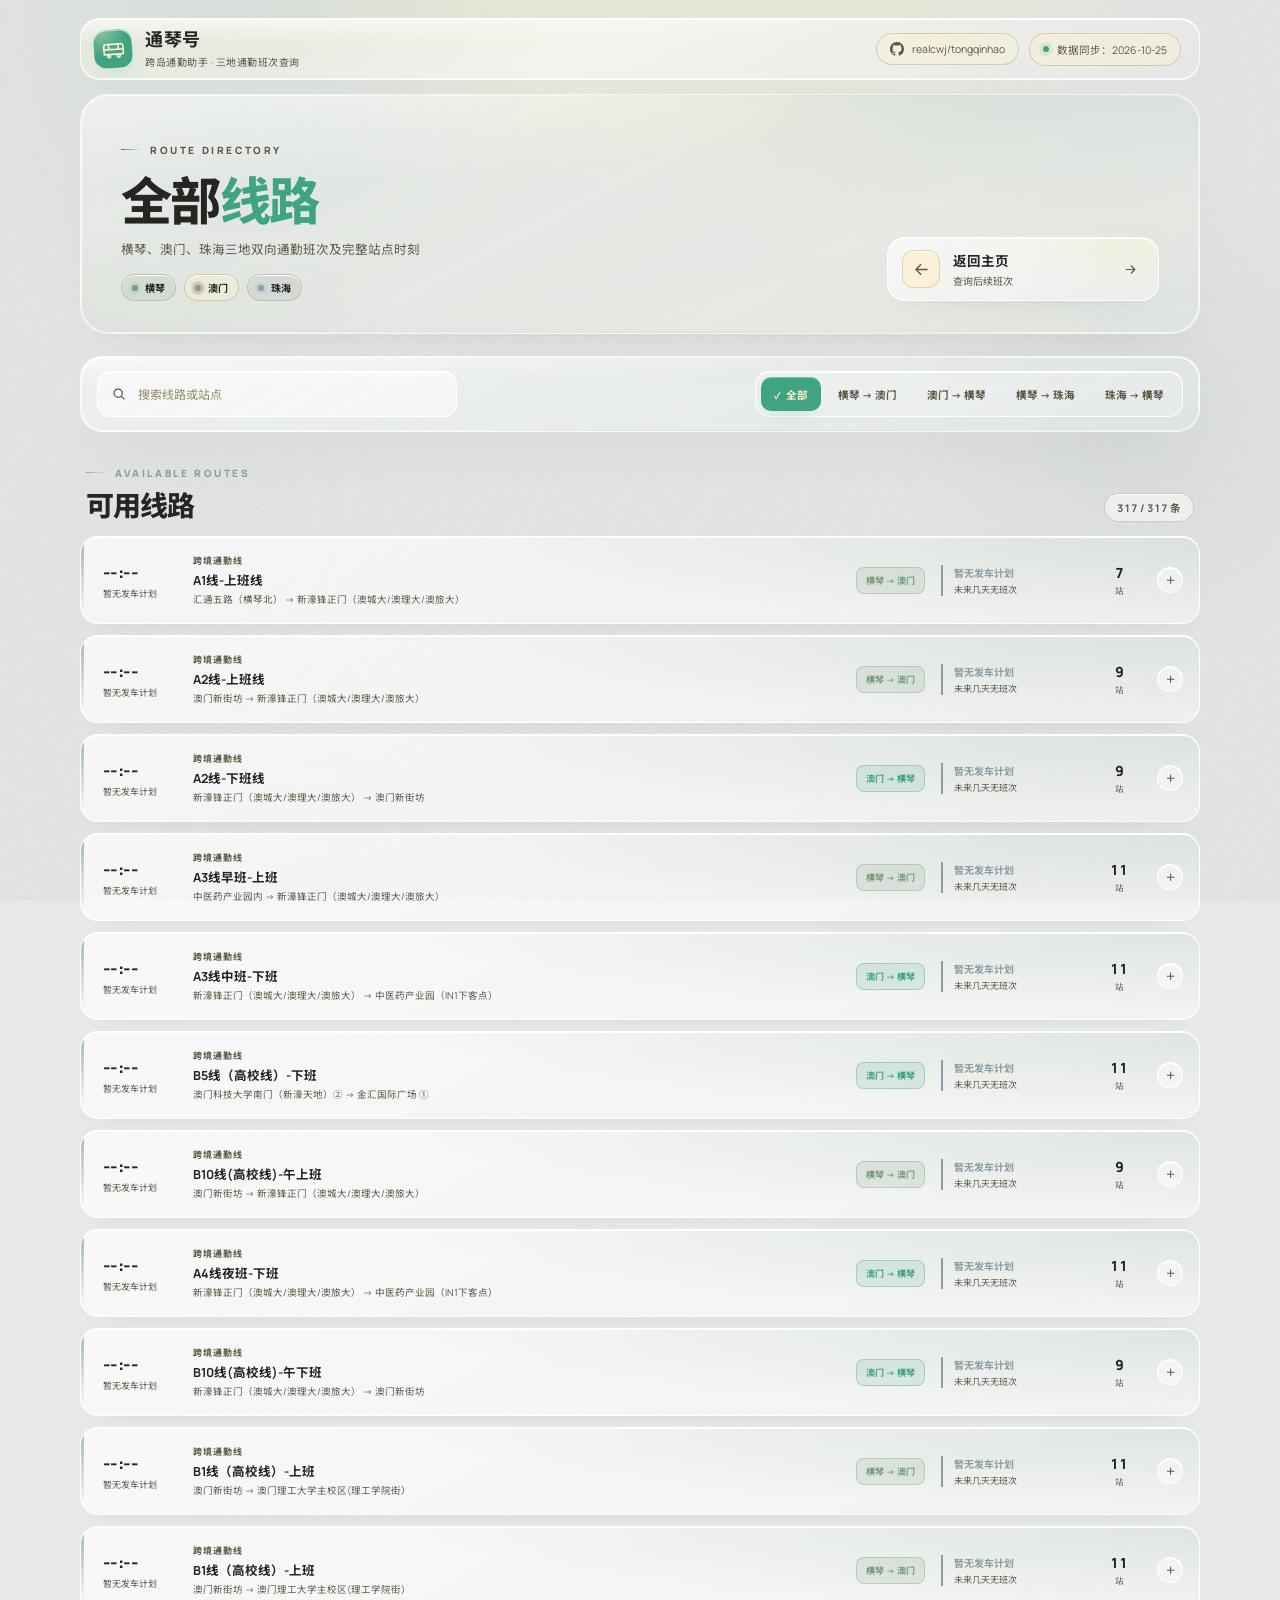
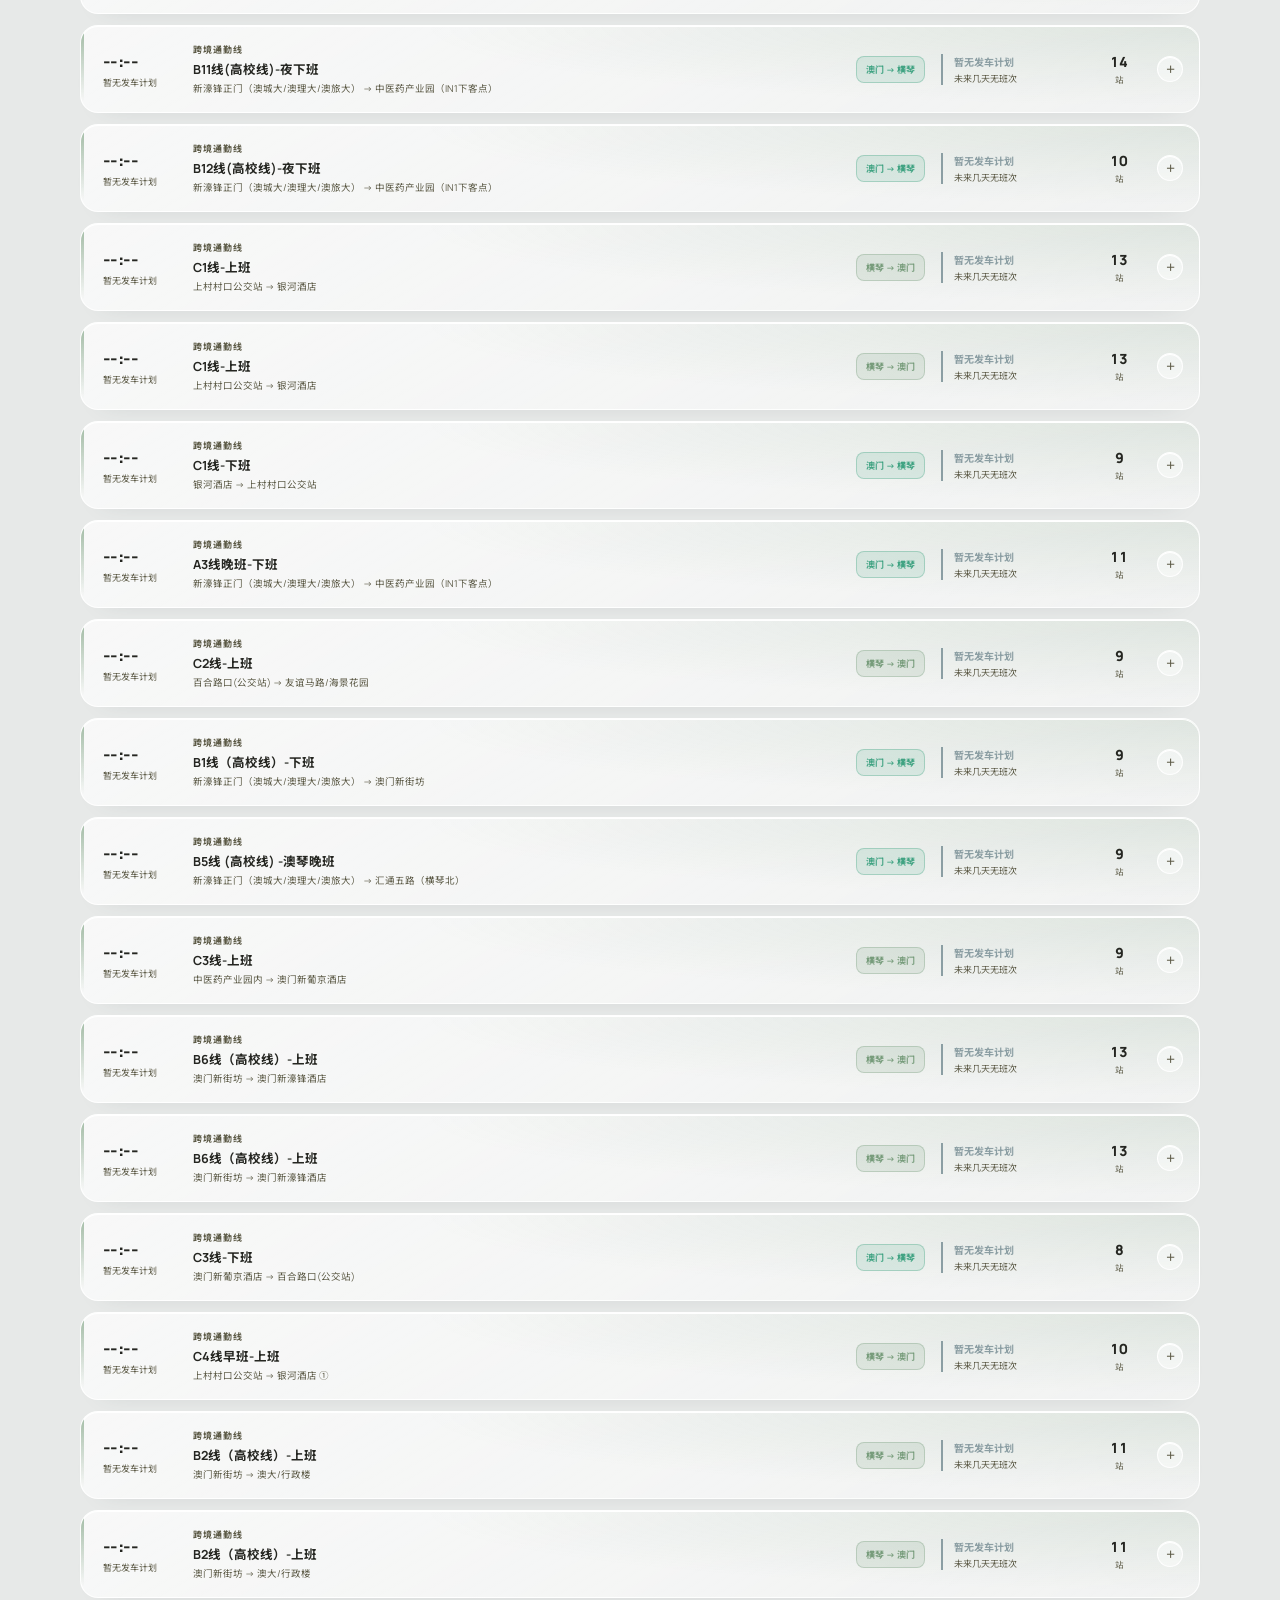
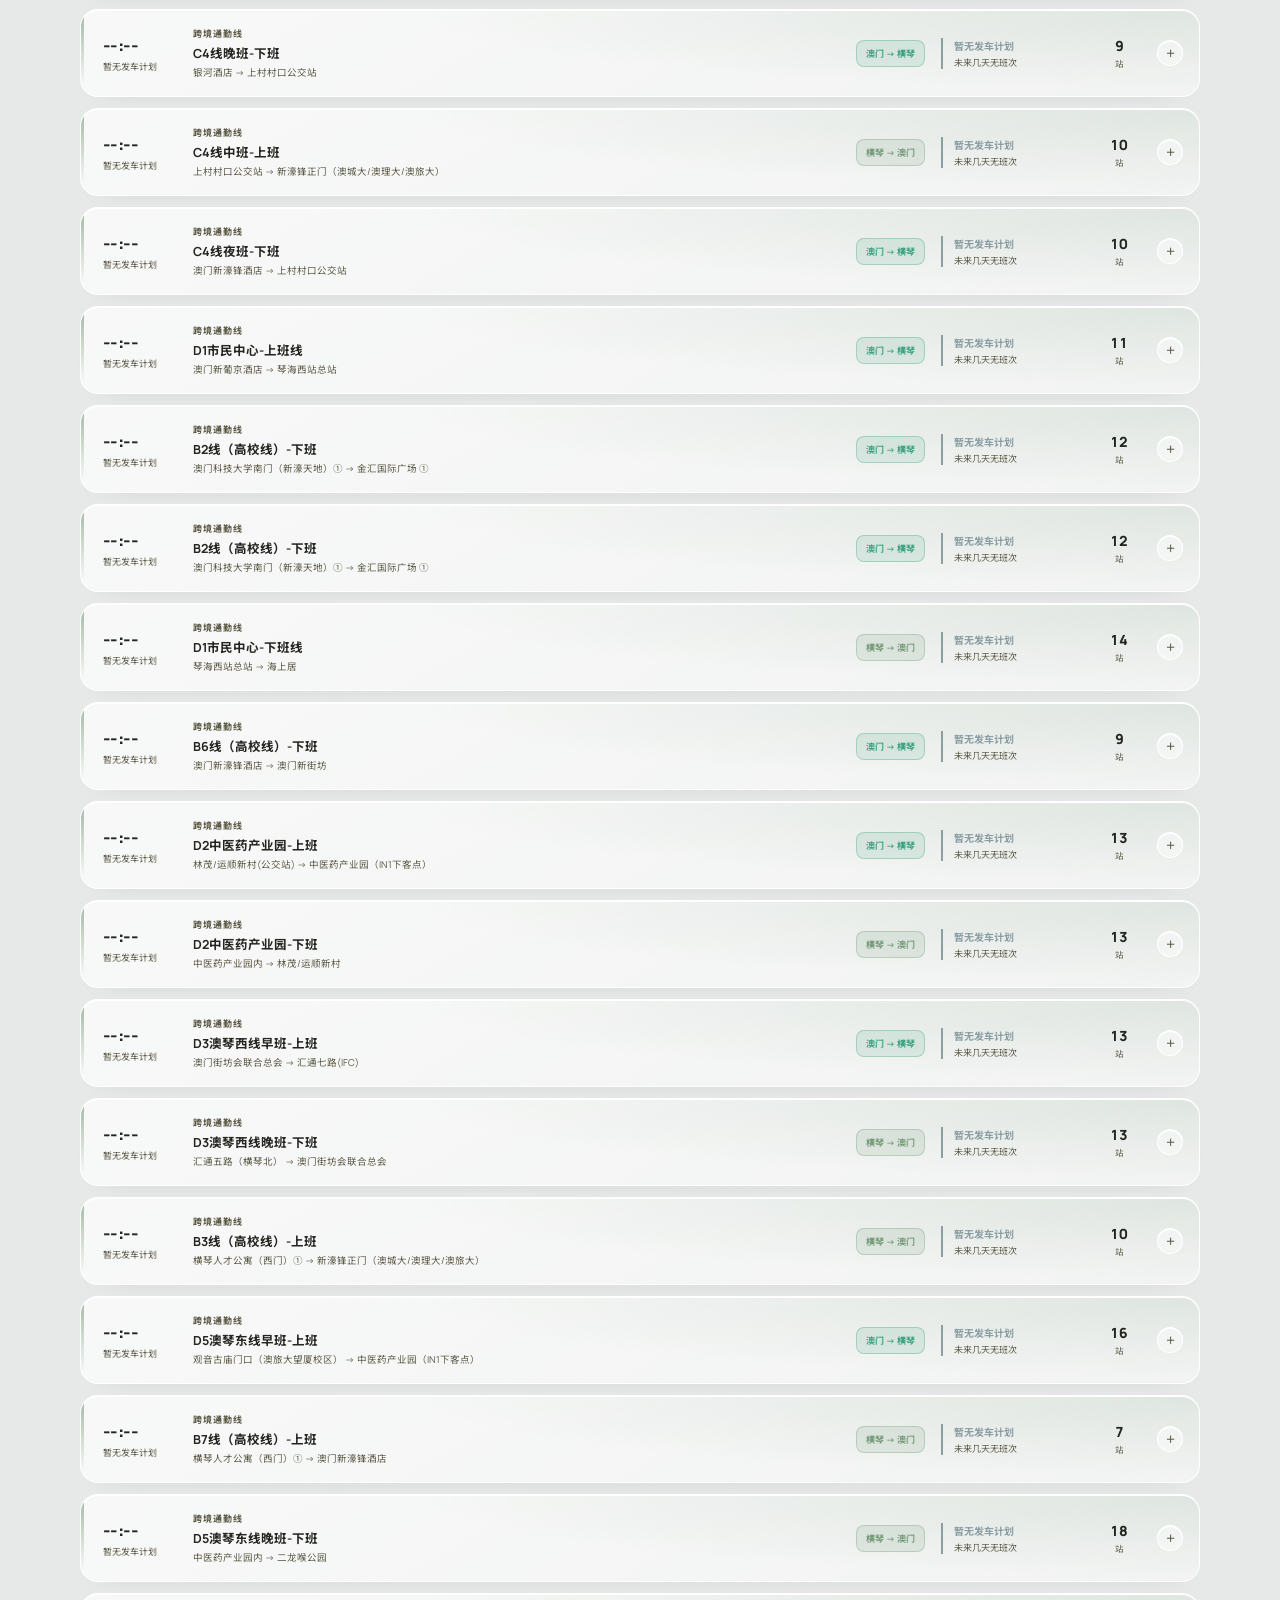
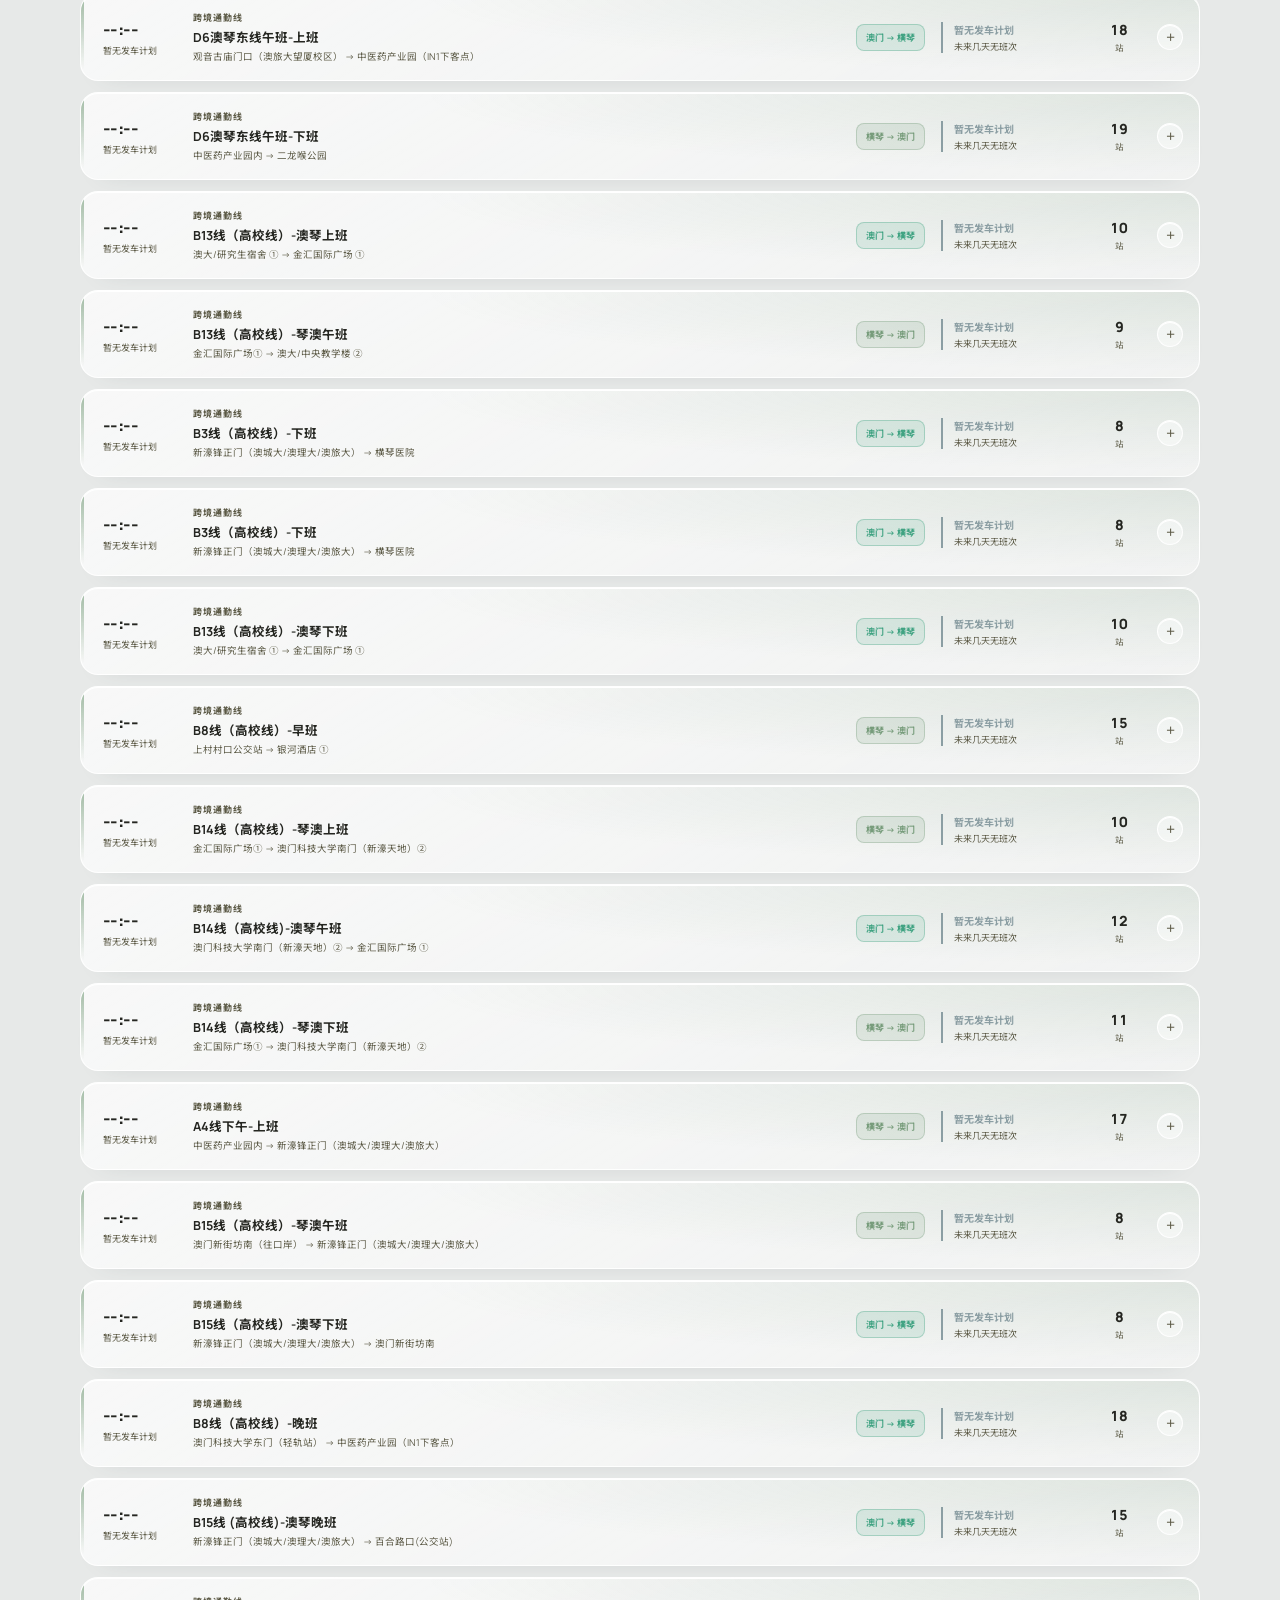
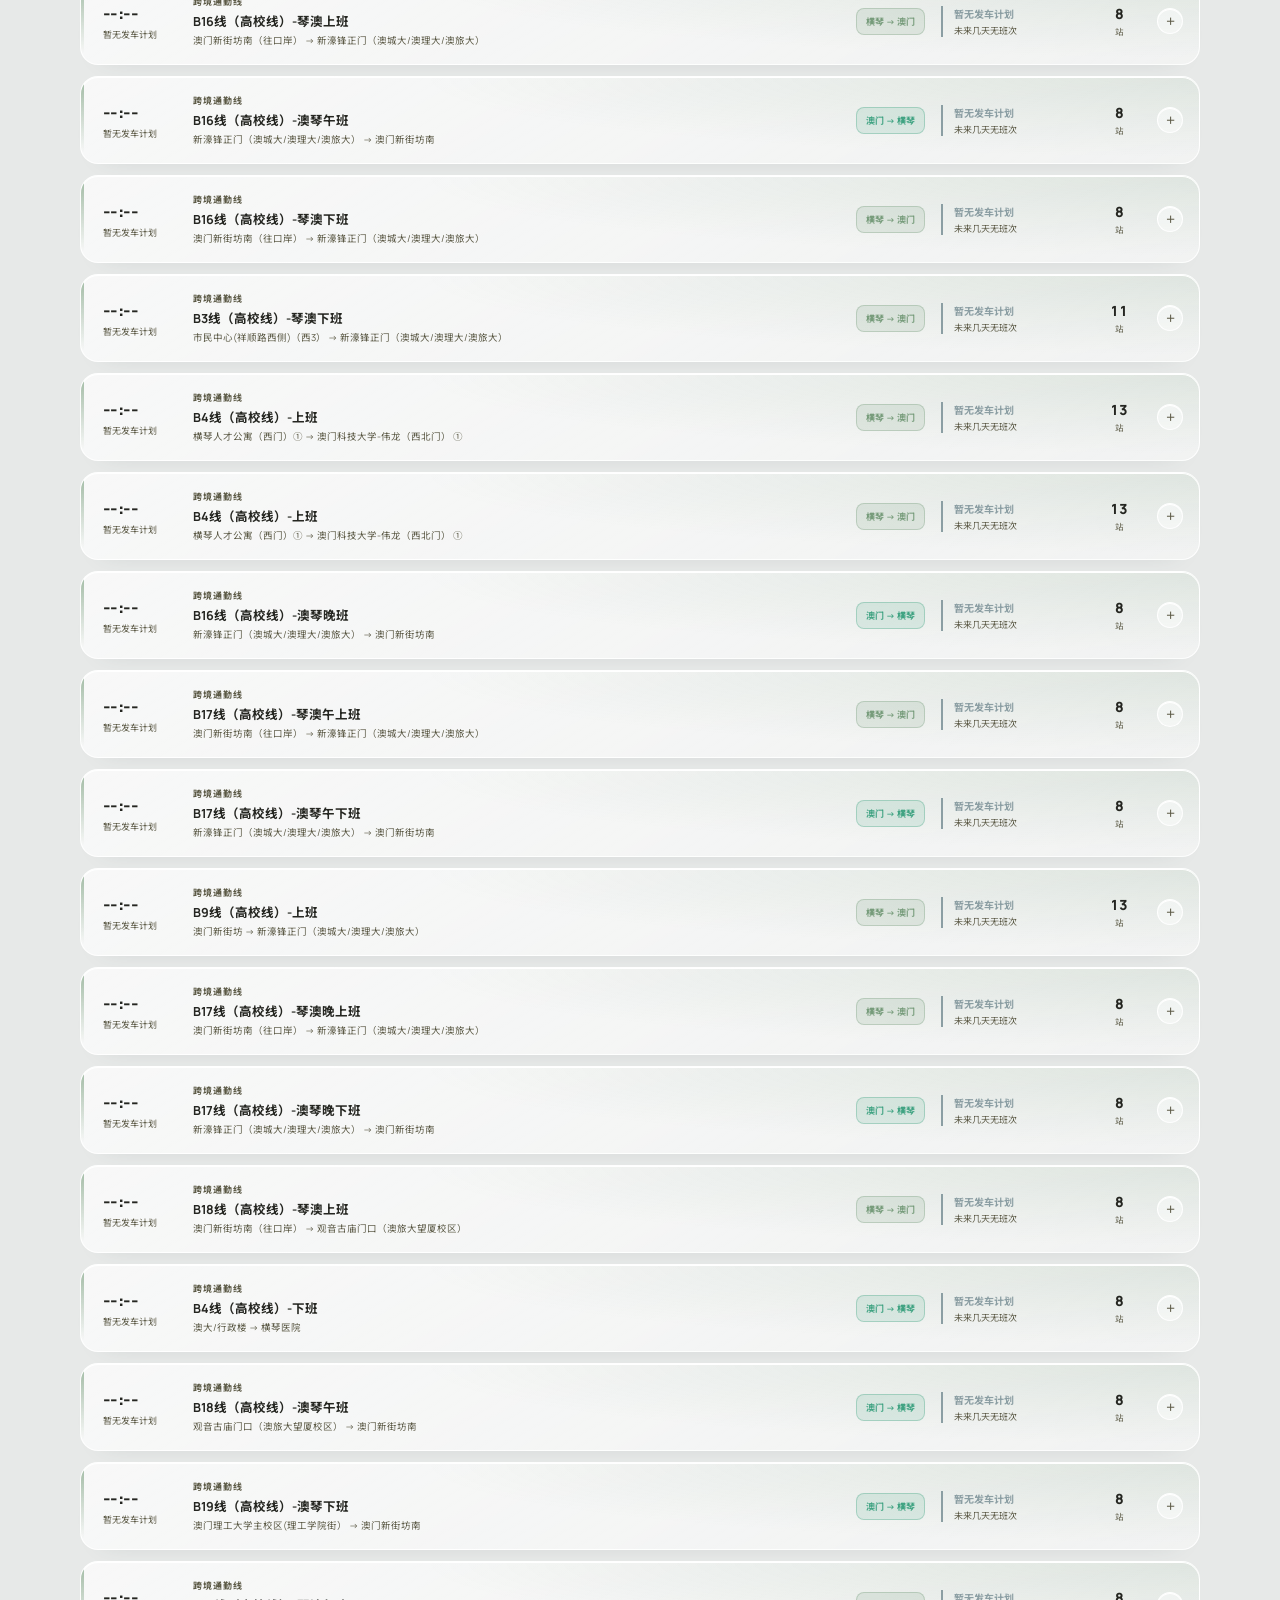
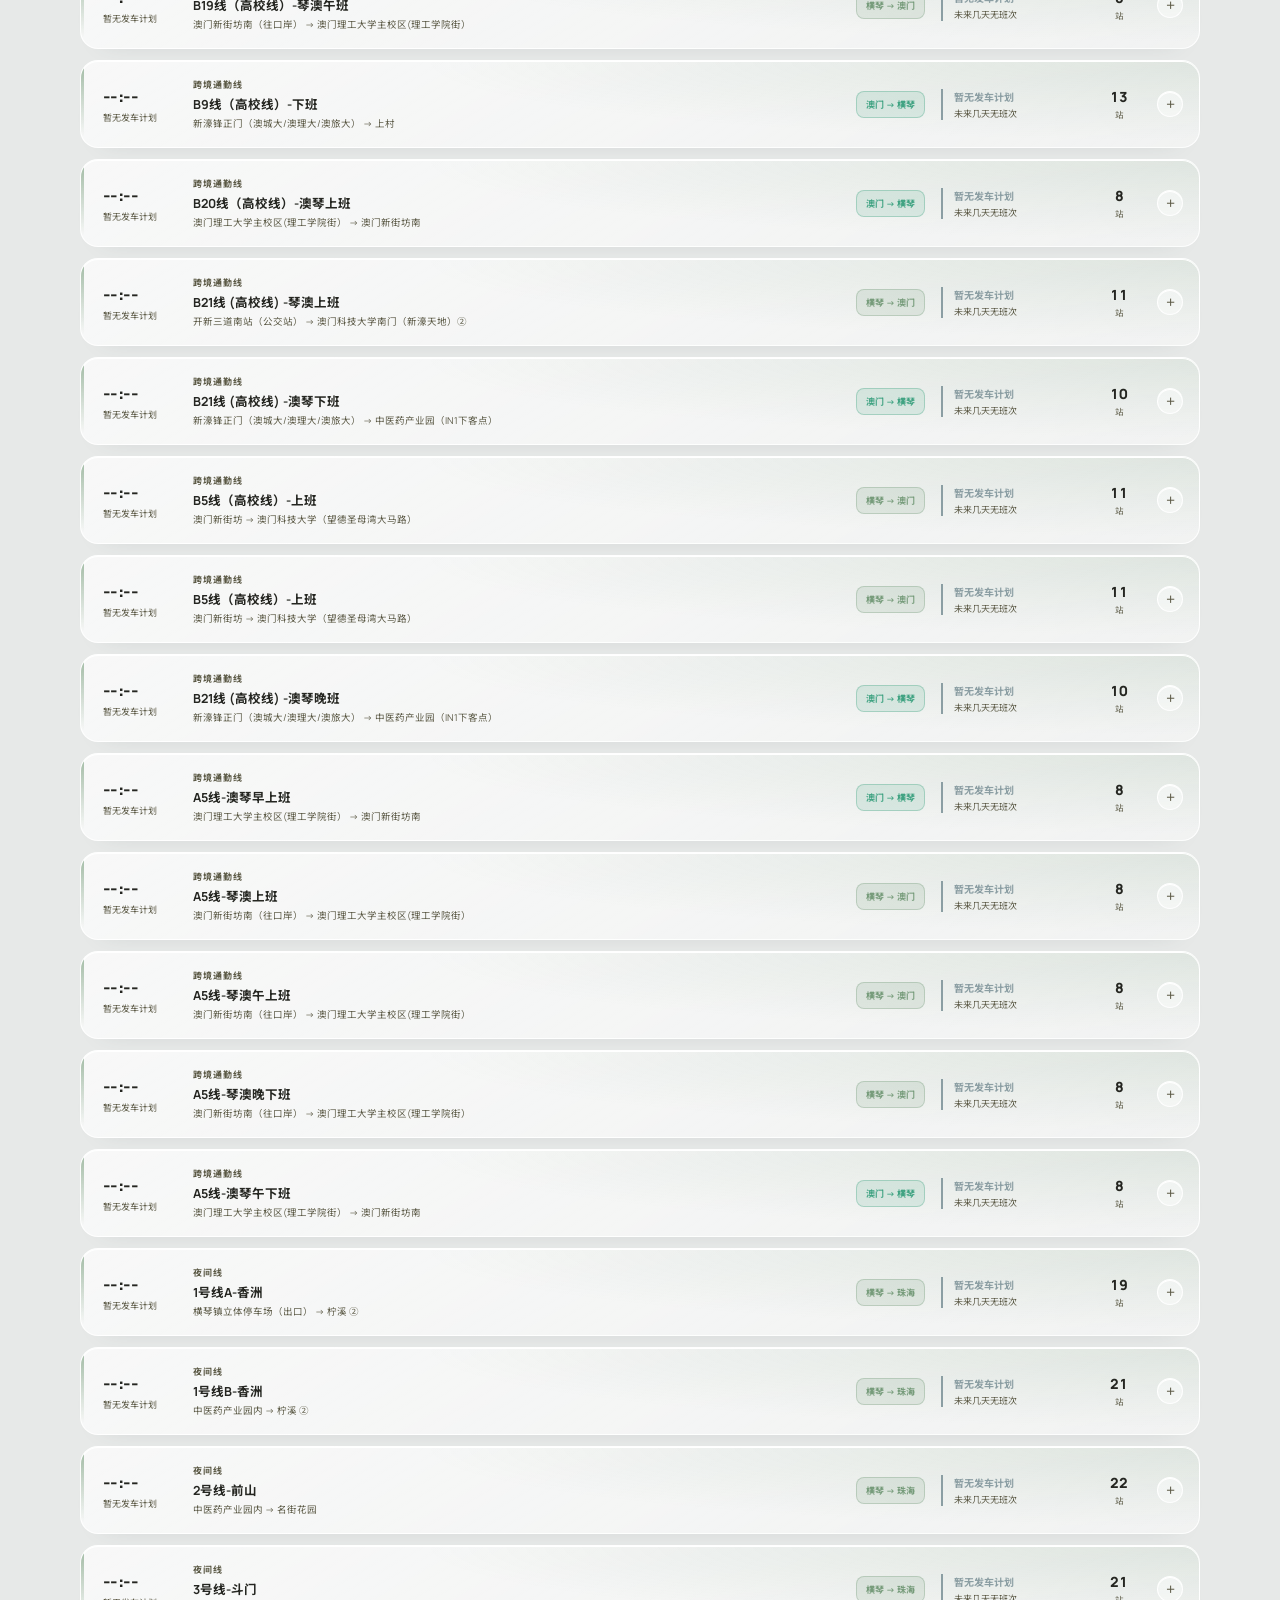
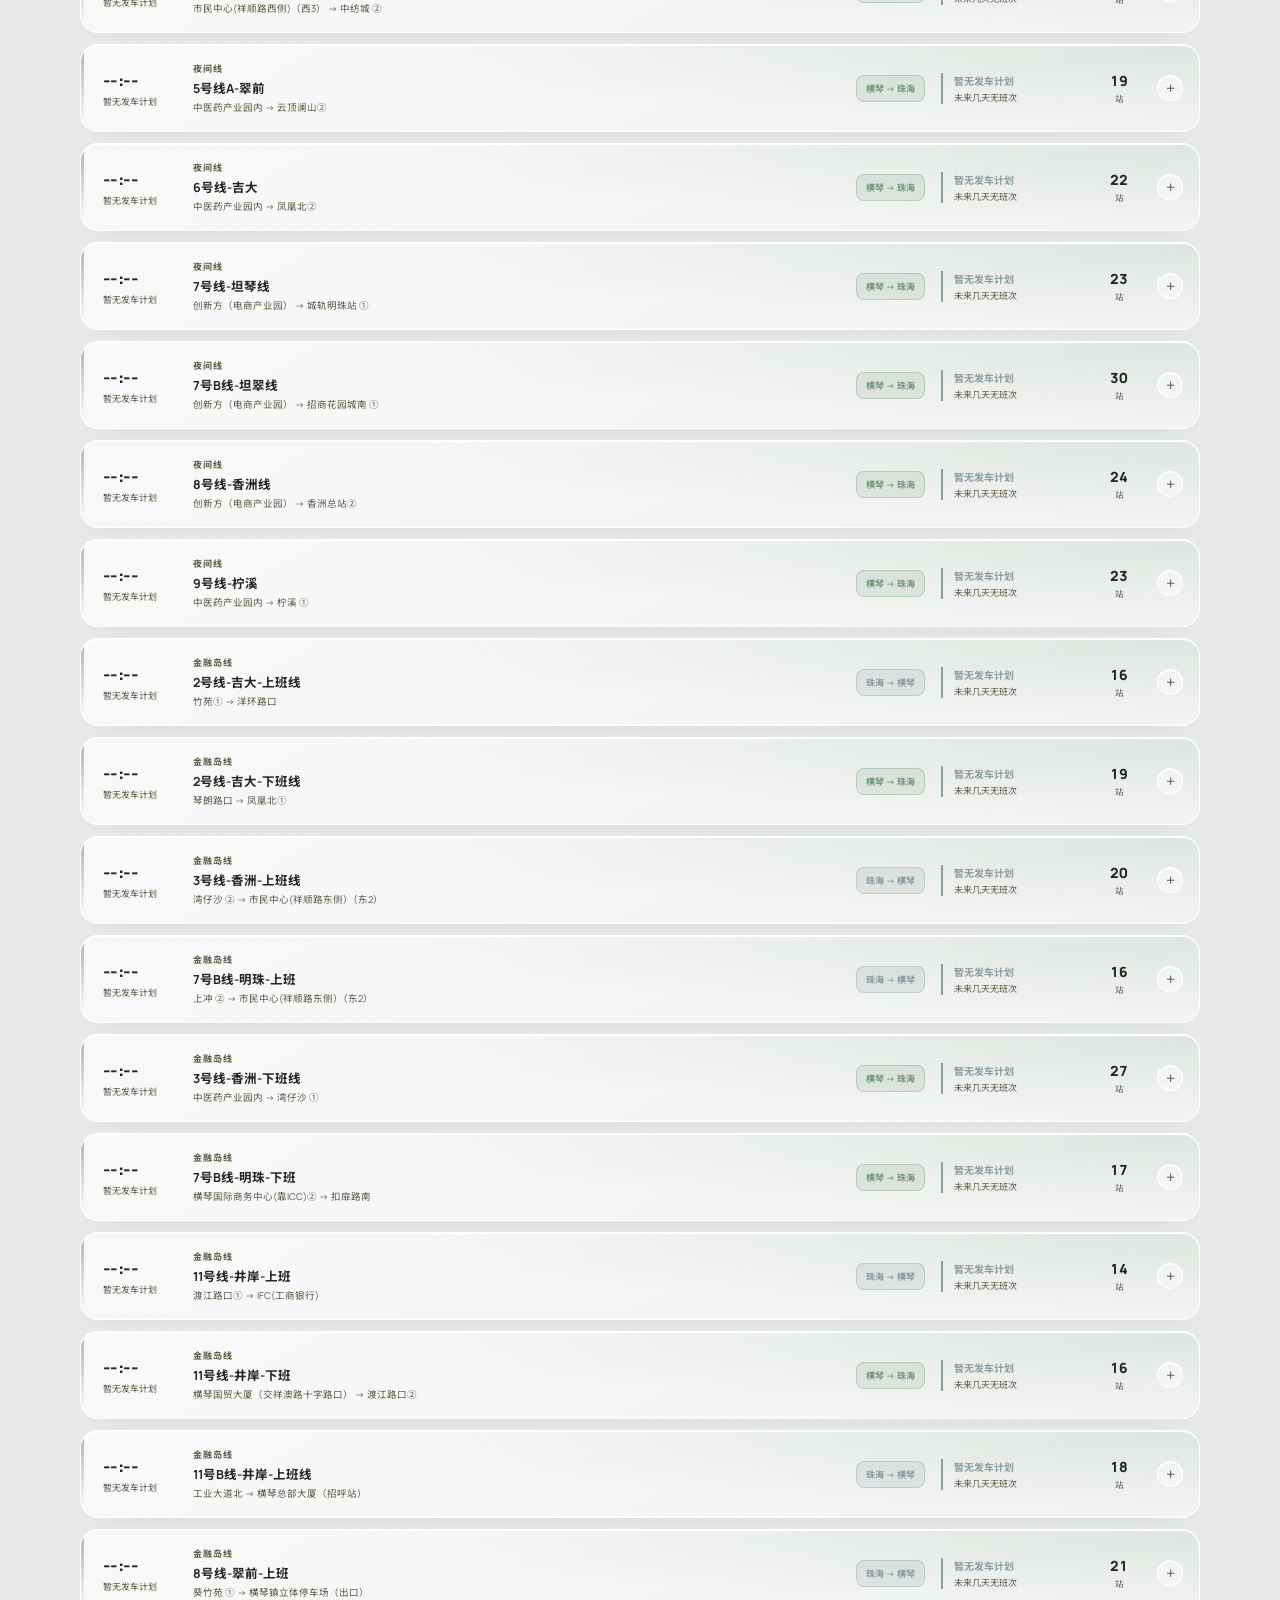
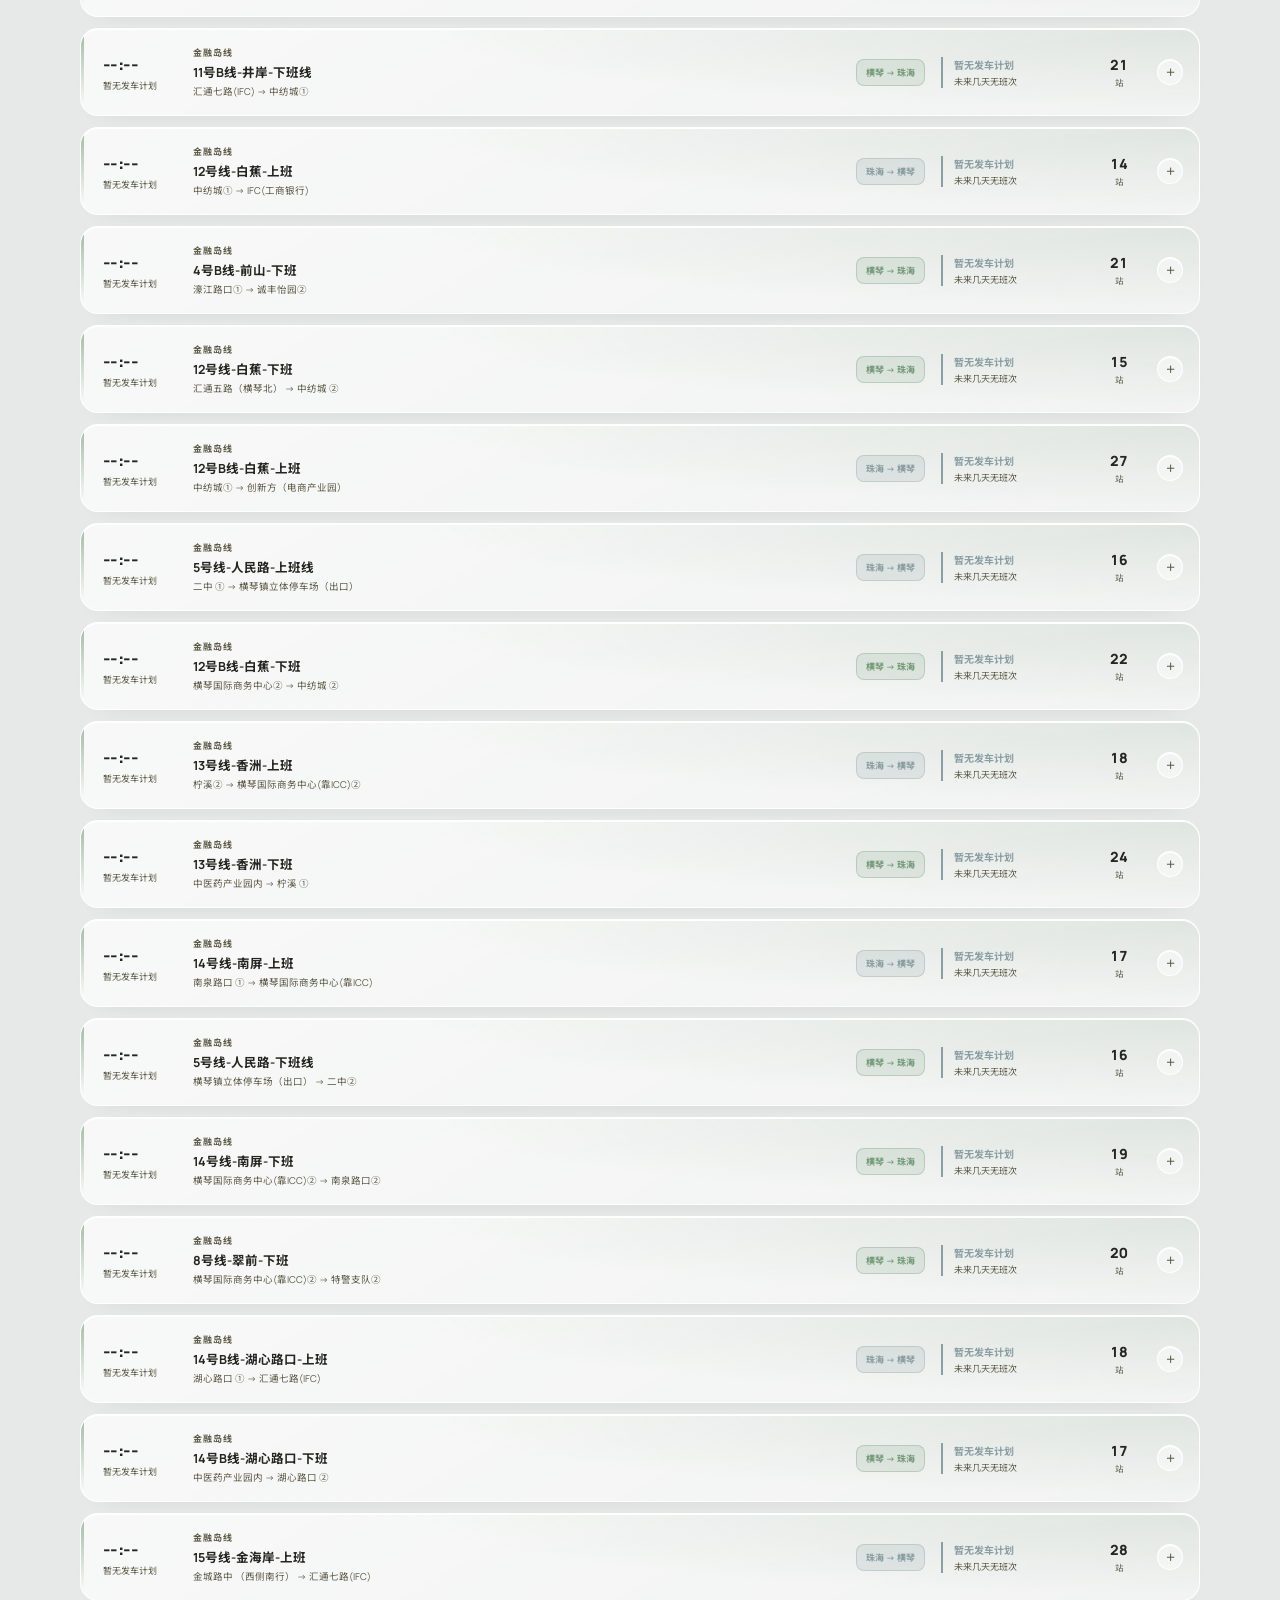
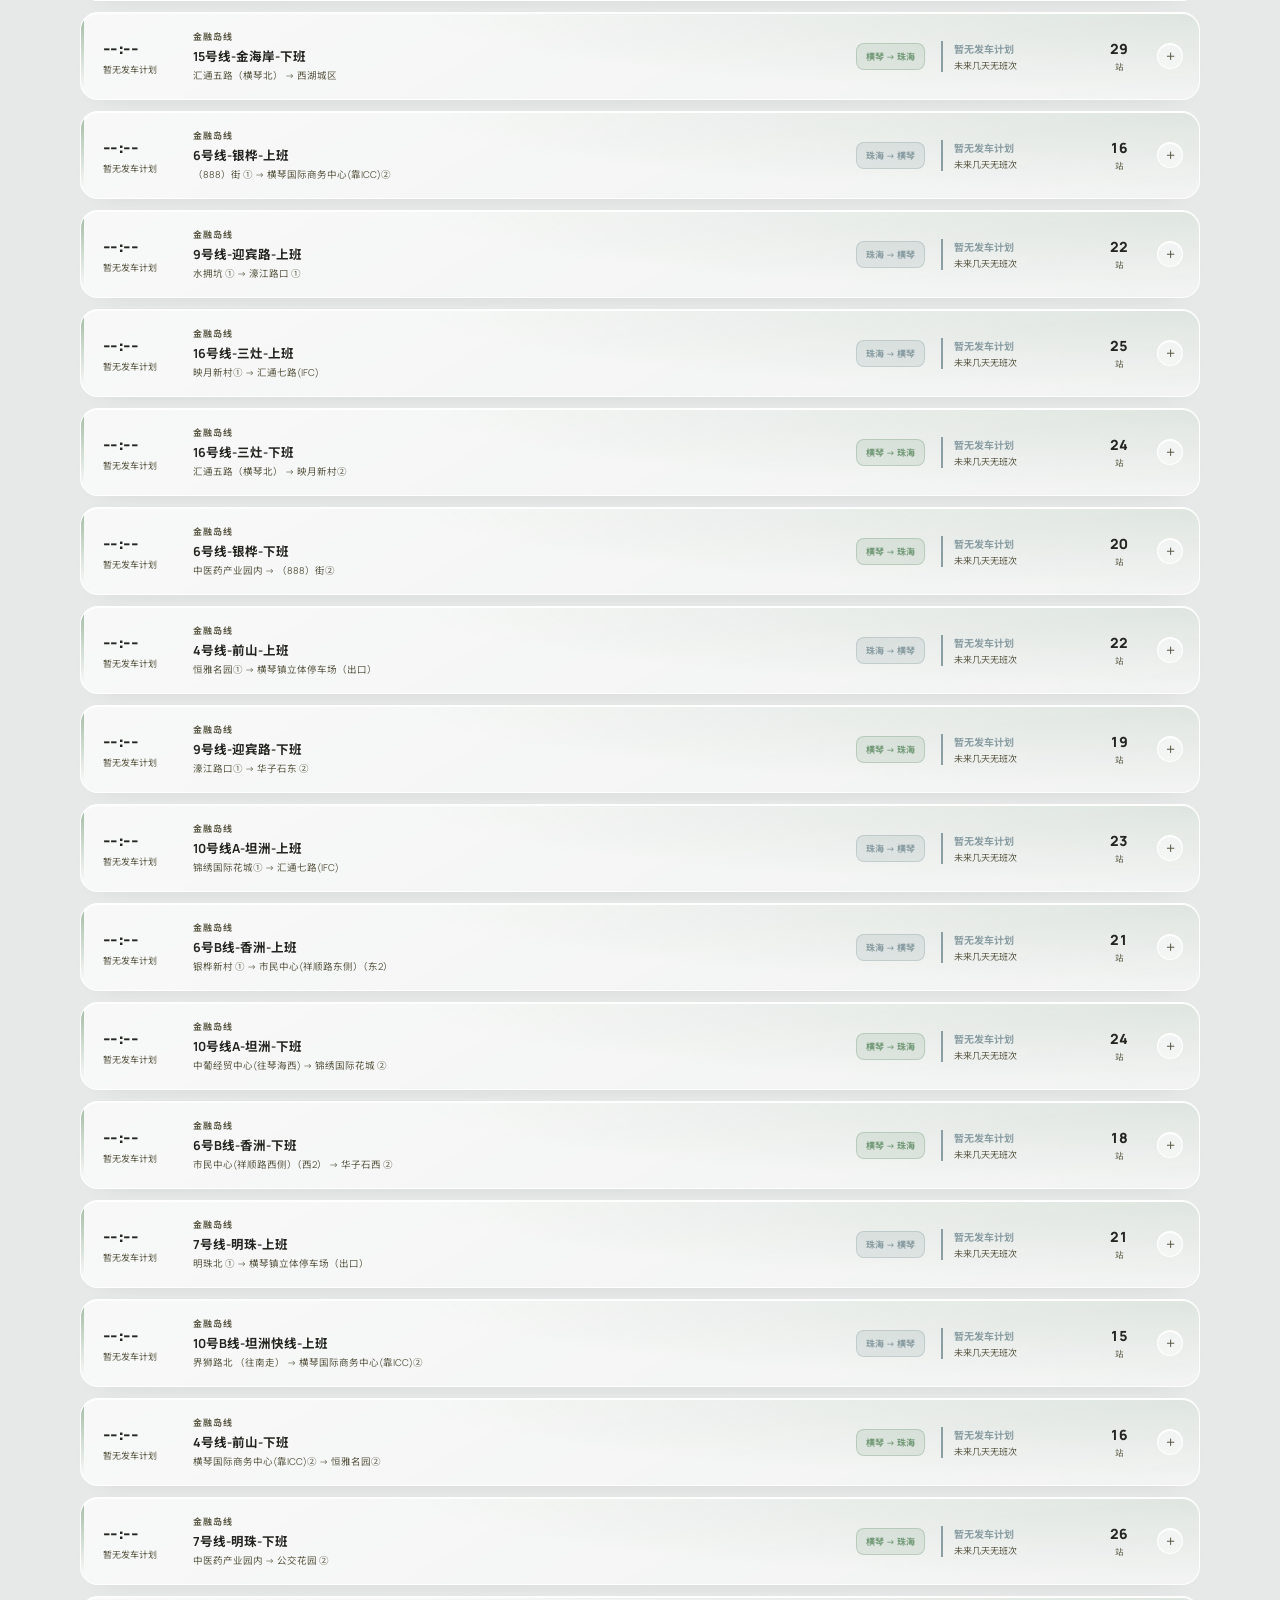
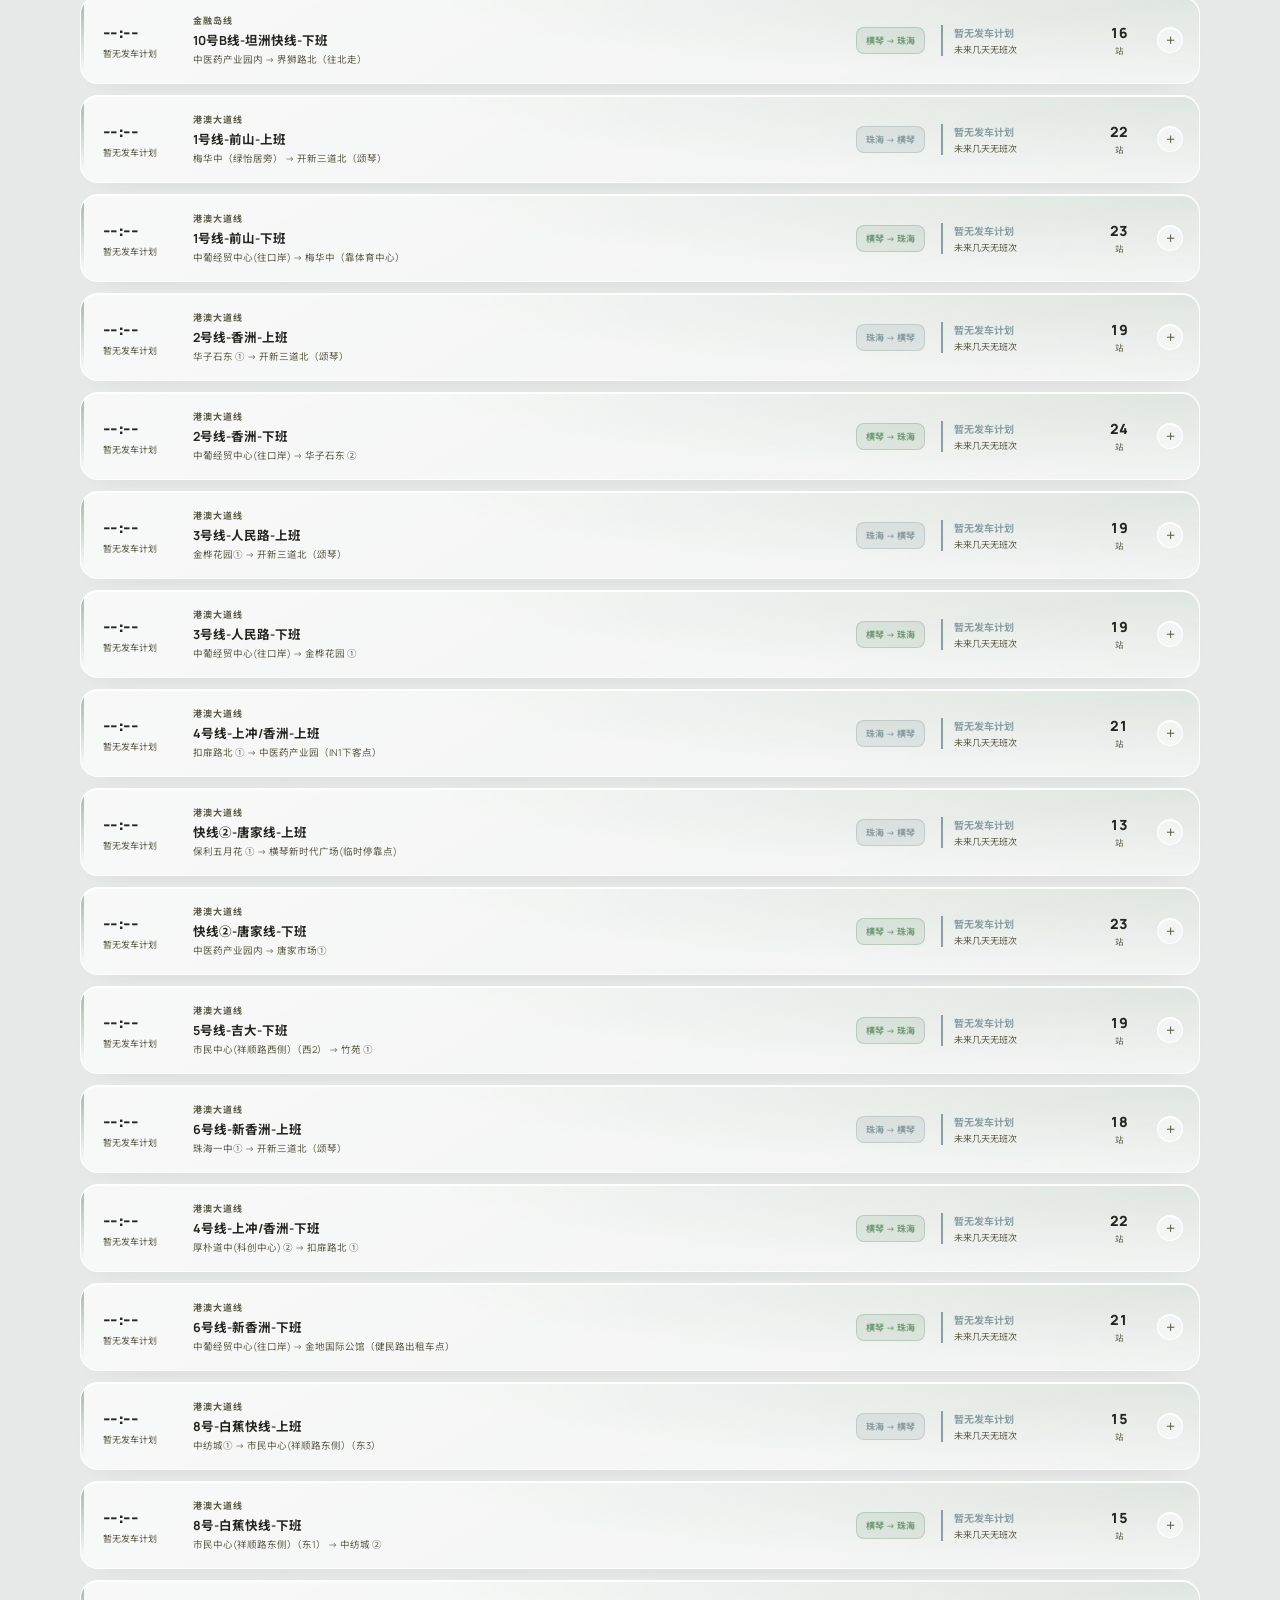
==== commit 7c25d27f: "Unify UI palette and streamline nearby stations Lock the interface to the porcelain palette, standar" ====
--- a/routes.html
+++ b/routes.html
@@ -3,19 +3,35 @@
 <head>
   <meta charset="UTF-8" />
   <meta name="viewport" content="width=device-width, initial-scale=1.0" />
-  <meta name="theme-color" content="#0b1220" />
+  <meta name="theme-color" content="#e7e9e8" />
+  <meta name="color-scheme" content="light" />
   <meta name="description" content="通琴号全部横琴、澳门、珠海通勤线路" />
   <title>全部线路 · 通琴号</title>
   <link rel="preconnect" href="https://fonts.googleapis.com" />
   <link rel="preconnect" href="https://fonts.gstatic.com" crossorigin />
   <link href="https://fonts.googleapis.com/css2?family=Manrope:wght@400;500;600;700;800&family=Noto+Sans+SC:wght@400;500;600;700;800&display=swap" rel="stylesheet" />
-  <link rel="stylesheet" href="styles.css?v=20261025-mobile-picker" />
+  <link rel="stylesheet" href="styles.css?v=20261026-palette-unify6" />
 </head>
 <body class="routes-page">
+  <div class="ambient" aria-hidden="true">
+    <span class="ambient__orb ambient__orb--mint"></span>
+    <span class="ambient__orb ambient__orb--sky"></span>
+    <span class="ambient__orb ambient__orb--lavender"></span>
+    <span class="ambient__orb ambient__orb--peach"></span>
+    <span class="ambient__orb ambient__orb--aqua"></span>
+    <span class="ambient__orb ambient__orb--rose"></span>
+  </div>
+  <svg class="glass-defs" aria-hidden="true" focusable="false">
+    <filter id="glass-distort" x="-15%" y="-15%" width="130%" height="130%">
+      <feTurbulence type="fractalNoise" baseFrequency="0.006 0.011" numOctaves="2" seed="7" result="noise" />
+      <feGaussianBlur in="noise" stdDeviation="1.4" result="soft" />
+      <feDisplacementMap in="SourceGraphic" in2="soft" scale="30" xChannelSelector="R" yChannelSelector="G" />
+    </filter>
+  </svg>
   <div class="page-shell">
     <header class="routes-hero">
       <nav class="topbar" aria-label="主导航">
-        <a class="brand" href="./" aria-label="通琴号首页">
+        <a class="brand" href="./index.html" aria-label="通琴号首页">
           <span class="brand__mark" aria-hidden="true">
             <svg viewBox="0 0 24 24" fill="none" stroke="currentColor" stroke-width="1.7" stroke-linecap="round" stroke-linejoin="round" focusable="false">
               <path d="M4 6.5h16a2 2 0 0 1 2 2V17H2V8.5a2 2 0 0 1 2-2Z"></path>
@@ -41,12 +57,22 @@
       <div class="routes-hero__content">
         <div class="routes-hero__intro">
           <span class="section-kicker">ROUTE DIRECTORY</span>
-          <h1>全部线路</h1>
+          <h1>全部<em>线路</em></h1>
           <p>横琴、澳门、珠海三地双向通勤班次及完整站点时刻</p>
+          <div class="region-legend" aria-label="三地配色">
+            <span class="region-legend__item region-legend__item--hengqin"><i></i>横琴</span>
+            <span class="region-legend__item region-legend__item--macau"><i></i>澳门</span>
+            <span class="region-legend__item region-legend__item--zhuhai"><i></i>珠海</span>
+          </div>
         </div>
         <a class="routes-button routes-button--back" href="index.html" aria-label="返回主页查询后续班次">
-          <span class="routes-button__icon">←</span>
+          <span class="routes-button__icon">
+            <svg viewBox="0 0 24 24" fill="none" stroke="currentColor" stroke-width="1.8" stroke-linecap="round" stroke-linejoin="round" aria-hidden="true" focusable="false"><path d="M19 12H6M11 6l-6 6 6 6"/></svg>
+          </span>
           <span><strong>返回主页</strong><small>查询后续班次</small></span>
+          <span class="routes-button__arrow">
+            <svg viewBox="0 0 24 24" fill="none" stroke="currentColor" stroke-width="1.8" stroke-linecap="round" stroke-linejoin="round" aria-hidden="true" focusable="false"><path d="M5 12h13M13 6l6 6-6 6"/></svg>
+          </span>
         </a>
       </div>
     </header>
@@ -54,7 +80,9 @@
     <main class="routes-main">
       <section class="route-toolbar" aria-label="线路筛选">
         <label class="route-search" for="routeSearch">
-          <span aria-hidden="true">⌕</span>
+          <span class="search-icon" aria-hidden="true">
+            <svg viewBox="0 0 20 20" fill="none" stroke="currentColor" stroke-width="1.6" stroke-linecap="round" focusable="false"><circle cx="9" cy="9" r="5.2"/><path d="m13 13 3.4 3.4"/></svg>
+          </span>
           <input id="routeSearch" type="search" placeholder="搜索线路或站点" autocomplete="off" />
         </label>
         <div class="route-filters" id="routeFilters" role="group" aria-label="线路方向">
@@ -83,7 +111,7 @@
       <span><a href="index.html">返回通勤助手</a> · <a href="https://github.com/realcwj/tongqinhao" target="_blank" rel="noopener">GitHub 仓库</a> · 数据来源于公开接口</span>
     </footer>
   </div>
-  <script src="config.js?v=20260918-uncap1" defer></script>
-  <script src="routes.js?v=20261025-label-name" defer></script>
+  <script src="config.js?v=20261026-palette-unify1" defer></script>
+  <script src="routes.js?v=20261026-palette-unify1" defer></script>
 </body>
 </html>
--- a/styles.css
+++ b/styles.css
@@ -1,399 +1,2663 @@
+/* ============================================================
+   通琴号 · 宋瓷雅色
+   色卡：#8B9EA3 / #C3D5D7 / #879F88 / #40A382 / #779C7B
+        #EFEFD5 / #E7E9E8 / #888888 / #B98861 / #9C9253 / #252621
+        强调色阶：#5B5945 / #978B6B / #B6A97B / #FDEFCD
+   ============================================================ */
+
 :root {
-  --ink: #0b1220;
-  --ink-soft: #344054;
-  --muted: #8a94a6;
-  --line: #e9edf3;
-  --surface: #ffffff;
-  --canvas: #f6f8fb;
-  --mint: #9ef2d0;
-  --mint-strong: #39c899;
-  --mint-dark: #087c61;
-  --lavender: #cdc4ff;
-  --orange: #ffb26d;
-  --danger: #ed7777;
-  --shadow: 0 22px 60px rgba(28, 38, 61, 0.08);
-  font-family: "Manrope", "Noto Sans SC", sans-serif;
+  color-scheme: light;
+
+  --font-sans: "Manrope", "Noto Sans SC", -apple-system, BlinkMacSystemFont, "Segoe UI", sans-serif;
+
+  --porcelain: #e7e9e8;
+  --mist: #c3d5d7;
+  --cream: #efefd5;
+  --sage: #879f88;
+  --jade: #40a382;
+  --bluegray: #8b9ea3;
+  --olive: #9c9253;
+  --terracotta: #b98861;
+  --gray: #888888;
+
+  /* 深橄榄强调色阶：用于避免浅色文字看不清 */
+  --olive-deep: #5b5945;
+  --olive-mid: #978b6b;
+  --sand: #b6a97b;
+  --paper-warm: #fdefcd;
+
+  /* 文本：正文使用 #252621，辅助文字使用深橄榄 */
+  --ink: #252621;
+  --ink-soft: #252621;
+  --muted: #5b5945;
+  --faint: #978b6b;
+  --line: rgba(91, 89, 69, .16);
+
+  /* 统一选中态：任何可选项选中后都是同一种实心玉绿 */
+  --selected-fill: var(--jade);
+  --selected-text: var(--paper-warm);
+  --selected-subtext: var(--cream);
+  --selected-shadow: rgba(37, 38, 33, .24);
+
+  --macau: var(--jade);
+  --macau-deep: var(--jade);
+  --macau-fill: var(--jade);
+  --macau-fill-deep: var(--sage);
+  --macau-soft: rgba(64, 163, 130, .14);
+  --macau-border: rgba(64, 163, 130, .34);
+
+  --hengqin: #779c7b;
+  --hengqin-deep: #779c7b;
+  --hengqin-fill: #779c7b;
+  --hengqin-fill-deep: #879f88;
+  --hengqin-soft: rgba(119, 156, 123, .16);
+  --hengqin-border: rgba(119, 156, 123, .34);
+
+  --zhuhai: var(--bluegray);
+  --zhuhai-deep: var(--bluegray);
+  --zhuhai-fill: var(--bluegray);
+  --zhuhai-fill-deep: var(--bluegray);
+  --zhuhai-soft: rgba(139, 158, 163, .18);
+  --zhuhai-border: rgba(139, 158, 163, .34);
+
+  --gold: var(--olive-deep);
+  --gold-bright: var(--olive-mid);
+  --gold-soft: rgba(253, 239, 205, .72);
+  --gold-border: rgba(182, 169, 123, .45);
+
+  --region-macau: var(--terracotta);
+  --region-macau-deep: var(--terracotta);
+  --region-macau-fill: var(--terracotta);
+  --region-macau-fill-deep: var(--terracotta);
+  --region-macau-soft: rgba(185, 136, 97, .18);
+  --region-macau-border: rgba(185, 136, 97, .36);
+
+  --danger: var(--terracotta);
+  --radius-xl: 28px;
+  --radius-lg: 22px;
+  --radius-md: 16px;
+  --radius-sm: 12px;
+
+  --glass-blur: blur(14px) saturate(130%) brightness(1.02);
+  --glass-shadow:
+    inset 0 1px 0 rgba(239, 239, 213, .95),
+    inset 0 -1px 0 rgba(231, 233, 232, .6),
+    inset 0 0 0 1px rgba(239, 239, 213, .32),
+    0 30px 60px -40px rgba(136, 136, 136, .2),
+    0 8px 18px -14px rgba(136, 136, 136, .1);
+  --ease: cubic-bezier(.22, .61, .36, 1);
+
+  font-family: var(--font-sans);
+}
+
+* { box-sizing: border-box; }
+
+html {
+  background: #e7e9e8;
+  scroll-behavior: smooth;
+}
+
+body {
+  min-height: 100vh;
+  margin: 0;
   color: var(--ink);
-  background: var(--canvas);
-  font-synthesis: none;
-}
-
-* { box-sizing: border-box; }
-
-body { margin: 0; min-width: 320px; background: var(--canvas); }
+  background: transparent;
+  font-family: var(--font-sans);
+  -webkit-font-smoothing: antialiased;
+  text-rendering: optimizeLegibility;
+}
+
 button, select { font: inherit; }
-button { cursor: pointer; }
-
-.page-shell { min-height: 100vh; overflow: hidden; }
-
-.hero {
-  position: relative;
-  min-height: 210px;
-  color: var(--ink);
+button {
+  padding: 0;
+  border: 0;
+  color: inherit;
+  background: none;
+  cursor: pointer;
+}
+a { color: inherit; text-decoration: none; }
+svg { display: block; }
+[hidden] { display: none !important; }
+
+::selection {
+  color: var(--cream);
+  background: rgba(64, 163, 130, .8);
+}
+
+:where(a, button, input):focus-visible {
+  outline: 2px solid var(--gold);
+  outline-offset: 3px;
+}
+
+.glass-defs {
+  position: absolute;
+  width: 0;
+  height: 0;
   overflow: hidden;
+}
+
+/* ============================================================
+   背景：宋瓷青灰、奶油与玉色，克制不堆砌
+   ============================================================ */
+
+.ambient {
+  position: fixed;
+  inset: 0;
+  z-index: -1;
+  overflow: hidden;
+  pointer-events: none;
   background:
-    radial-gradient(120% 160% at 100% 0%, rgba(158, 242, 208, .38), transparent 55%),
-    radial-gradient(120% 160% at 0% 100%, rgba(205, 196, 255, .3), transparent 55%),
-    linear-gradient(135deg, #f7fcff, #fdfaff);
-  border-bottom: 1px solid var(--line);
-}
-
-.hero::after {
+    radial-gradient(120% 92% at 50% -16%, #efefd5 0%, #e7e9e8 40%, #e7e9e8 100%);
+}
+
+.ambient::before {
   content: "";
   position: absolute;
   inset: 0;
-  pointer-events: none;
-  opacity: .55;
-  background-image: linear-gradient(rgba(13, 23, 39, .045) 1px, transparent 1px), linear-gradient(90deg, rgba(13, 23, 39, .045) 1px, transparent 1px);
-  background-size: 56px 56px;
-  mask-image: linear-gradient(120deg, transparent 20%, #000 80%);
-}
-
-.hero__glow { position: absolute; pointer-events: none; border-radius: 50%; filter: blur(2px); }
-.hero__glow--one { width: 230px; height: 230px; right: -60px; top: -80px; background: rgba(57, 200, 153, .18); }
-.hero__glow--two { width: 190px; height: 190px; left: -70px; bottom: -90px; background: rgba(205, 196, 255, .22); }
-
-.topbar, .hero__content { position: relative; z-index: 1; width: min(970px, calc(100% - 48px)); margin: auto; }
-.topbar { display: flex; align-items: center; justify-content: space-between; padding-top: 29px; }
-.topbar__actions { display: flex; align-items: center; gap: 18px; }
-.nav-link { color: var(--ink-soft); font-size: 11px; font-weight: 700; text-decoration: none; }
-.nav-link:hover { color: var(--mint-dark); }
-.brand { display: inline-flex; align-items: center; gap: 12px; color: var(--ink); text-decoration: none; }
-.brand__mark { display: grid; place-items: center; width: 37px; height: 37px; border: 1px solid rgba(57, 200, 153, .55); border-radius: 11px; color: var(--mint-dark); background: #eafaf4; font-size: 12px; font-weight: 800; letter-spacing: -.08em; transform: rotate(-7deg); }
-.brand__mark svg { display: block; width: 22px; height: 22px; }
-.brand strong { display: block; font-size: 18px; letter-spacing: .04em; }
-.brand small { display: block; margin-top: 3px; color: var(--muted); font-size: 9px; letter-spacing: .06em; }
-.status-pill { display: flex; align-items: center; gap: 8px; border: 1px solid #dbe4ec; border-radius: 99px; padding: 8px 12px; color: var(--muted); font-size: 11px; background: rgba(255, 255, 255, .7); }
-.status-pill--link { text-decoration: none; transition: color .2s, border-color .2s, background .2s, box-shadow .2s; }
-.status-pill--link:hover { color: var(--mint-dark); border-color: #9fe8cd; background: #fff; box-shadow: 0 6px 16px rgba(57, 200, 153, .18); }
-.status-pill__icon { width: 14px; height: 14px; flex: none; }
-.status-pill i, .range-dot { display: inline-block; width: 6px; height: 6px; border-radius: 50%; background: var(--mint-strong); box-shadow: 0 0 0 4px rgba(57, 200, 153, .13); }
-
-.hero__content { display: grid; grid-template-columns: minmax(0, 1fr) 250px; grid-template-areas: "intro actions" "hint actions"; align-items: end; column-gap: 40px; padding: 24px 0 24px; }
-.hero__intro { grid-area: intro; min-width: 0; }
-.hero__intro h1 { margin-top: 10px; }
-.hero__intro p { max-width: 500px; margin-top: 10px; color: var(--muted); font-size: 12px; line-height: 1.6; }
-.eyebrow, .section-kicker { color: var(--mint-dark); font-size: 10px; font-weight: 800; letter-spacing: .2em; }
-.eyebrow span { display: inline-block; width: 32px; margin: 0 11px 3px; border-top: 1px solid rgba(57, 200, 153, .5); }
-h1, h2, h3, p { margin: 0; }
-h1 { max-width: 650px; margin-top: 12px; font-size: clamp(30px, 4.5vw, 46px); line-height: 1.12; letter-spacing: -.045em; font-weight: 800; }
-h1 em { color: var(--mint-dark); font-style: normal; }
-.hero-actions { grid-area: actions; display: flex; flex-direction: column; gap: 10px; }
-.hero-actions .location-button, .hero-actions .routes-button { flex: 0 0 auto; width: 100%; }
-.location-button { display: flex; align-items: center; gap: 13px; flex: 1 1 0; min-width: 0; border: 0; border-radius: 15px; padding: 10px 14px 10px 10px; color: #07131d; background: var(--mint); box-shadow: 0 11px 28px rgba(57, 200, 153, .2); text-align: left; transition: transform .2s, box-shadow .2s; }
-.location-button:hover { transform: translateY(-2px); box-shadow: 0 15px 34px rgba(57, 200, 153, .3); }
-.location-button:disabled { cursor: wait; opacity: .75; }
-.location-button__icon { display: grid; place-items: center; width: 32px; height: 32px; border-radius: 10px; color: #087c61; background: rgba(255,255,255,.55); font-size: 20px; }
-.location-button strong, .location-button small, .routes-button strong, .routes-button small { display: block; }
-.location-button > span:nth-child(2), .routes-button > span:nth-child(2) { min-width: 0; overflow: hidden; }
-.location-button strong, .location-button small { overflow: hidden; text-overflow: ellipsis; white-space: nowrap; }
-.location-button__arrow { margin-left: auto; color: #087c61; font-size: 19px; }
-.routes-button { display: flex; align-items: center; gap: 13px; flex: 1 1 0; min-width: 0; border: 1px solid #d5e2ea; border-radius: 15px; padding: 10px 14px 10px 10px; color: var(--ink-soft); background: rgba(255, 255, 255, .85); text-align: left; text-decoration: none; transition: transform .2s, box-shadow .2s, border-color .2s; }
-.routes-button:hover { transform: translateY(-2px); border-color: var(--mint-strong); box-shadow: 0 15px 34px rgba(57, 200, 153, .22); }
-.routes-button__icon { display: grid; place-items: center; width: 32px; height: 32px; border-radius: 10px; color: var(--mint-dark); background: #eafaf4; font-size: 16px; }
-.routes-button strong { font-size: 12px; overflow: hidden; text-overflow: ellipsis; white-space: nowrap; }
-.routes-button small { margin-top: 2px; color: var(--muted); font-size: 9px; overflow: hidden; text-overflow: ellipsis; white-space: nowrap; }
-.routes-button__arrow { margin-left: auto; color: var(--mint-dark); font-size: 18px; }
-.location-button strong { font-size: 12px; }
-.location-button small { margin-top: 2px; color: #3d7e6d; font-size: 9px; }
-.hero__hint { grid-area: hint; margin-top: 14px; color: var(--muted); font-size: 10px; }
-
-.main-content { width: min(970px, calc(100% - 48px)); margin: 0 auto; padding: 68px 0 70px; }
-.section-block { margin-bottom: 74px; }
-.section-heading { display: flex; align-items: flex-end; justify-content: space-between; gap: 20px; margin-bottom: 24px; }
-h2 { margin-top: 8px; font-size: 26px; letter-spacing: -.045em; }
-.range-label, .clock-label { display: inline-flex; align-items: center; gap: 8px; color: var(--muted); font-size: 10px; font-weight: 700; letter-spacing: .13em; }
-.location-state { display: flex; align-items: center; gap: 8px; margin: 0 0 14px; color: var(--muted); font-size: 10px; font-weight: 700; letter-spacing: .13em; }
-.station-grid { display: grid; grid-template-columns: repeat(3, 1fr); gap: 15px; }
-.station-card { position: relative; min-height: 160px; padding: 20px; border: 1px solid var(--line); border-radius: 17px; background: var(--surface); box-shadow: 0 7px 24px rgba(25, 34, 53, .025); transition: transform .2s, border-color .2s, box-shadow .2s; }
-.station-card:hover, .station-card.is-selected { transform: translateY(-3px); border-color: #8ae7c6; box-shadow: var(--shadow); }
-.station-card.is-selected { background: #effcf7; }
-.station-card__top { display: flex; align-items: flex-start; justify-content: space-between; gap: 10px; }
-.distance { color: var(--mint-dark); font-size: 10px; font-weight: 800; letter-spacing: .06em; white-space: nowrap; }
-.station-kind { display: inline-flex; align-items: center; gap: 5px; color: var(--ink-soft); font-size: 9px; font-weight: 700; }
-.station-kind::before { content: ""; width: 6px; height: 6px; border-radius: 50%; background: var(--orange); }
-.station-kind--macau::before { background: var(--lavender); }
-.station-kind--zhuhai::before { background: #58a2d6; }
-.station-card h3 { max-width: 230px; margin-top: 25px; font-size: 16px; line-height: 1.45; letter-spacing: -.03em; }
-.station-card__bottom { display: flex; align-items: center; justify-content: space-between; margin-top: 24px; color: var(--muted); font-size: 10px; }
-.station-card__bottom strong { color: var(--ink-soft); font-size: 11px; }
-.station-card__check { display: none; color: var(--mint-dark); font-size: 16px; }
-.station-card.is-selected .station-card__check { display: inline; }
-.manual-station { position: relative; display: flex; align-items: center; justify-content: space-between; gap: 16px; margin-top: 17px; padding: 0 4px; }
-.manual-station__label label, .manual-station__label small { display: block; }
-.manual-station__label label { color: var(--ink-soft); font-size: 11px; font-weight: 700; }
-.manual-station__label small { margin-top: 3px; color: var(--muted); font-size: 9px; }
-.station-picker { position: relative; width: min(330px, 100%); }
-.station-picker__button { display: flex; align-items: center; justify-content: space-between; width: 100%; min-height: 39px; border: 1px solid var(--line); border-radius: 10px; padding: 10px 12px; color: var(--ink-soft); background: #fff; font-size: 12px; text-align: left; touch-action: manipulation; transition: border-color .2s, box-shadow .2s; }
-.station-picker.is-open .station-picker__button, .station-picker__button:hover { border-color: var(--mint-strong); box-shadow: 0 0 0 3px rgba(57, 200, 153, .12); }
-.station-picker__chevron { color: var(--mint-dark); font-size: 16px; line-height: 1; transform: translateY(-2px); }
-.station-picker__menu { position: absolute; z-index: 10; top: calc(100% + 8px); right: 0; width: 100%; padding: 8px; border: 1px solid var(--line); border-radius: 13px; background: #fff; box-shadow: 0 18px 40px rgba(25, 34, 53, .14); }
-.station-picker__search { display: flex; align-items: center; gap: 7px; border: 1px solid var(--line); border-radius: 8px; padding: 0 9px; color: var(--muted); }
-.station-picker__search input { width: 100%; height: 32px; border: 0; outline: 0; color: var(--ink); background: transparent; font: inherit; font-size: 11px; }
-.station-picker__options { max-height: 245px; margin-top: 7px; overflow-y: auto; }
-.station-picker__option { display: flex; align-items: center; gap: 9px; width: 100%; border: 0; border-radius: 8px; padding: 9px 8px; color: var(--ink-soft); background: transparent; font-size: 11px; text-align: left; touch-action: manipulation; }
-.station-picker__option:hover { background: #f3fbf8; }
-.station-picker__option.is-selected { color: var(--mint-dark); background: #eafaf4; font-weight: 700; }
-.station-picker__check { display: grid; place-items: center; width: 16px; height: 16px; border: 1px solid #ccd5df; border-radius: 5px; color: transparent; font-size: 11px; }
-.station-picker__option.is-selected .station-picker__check { border-color: var(--mint-strong); color: #fff; background: var(--mint-strong); }
-.station-picker__tag { margin-left: auto; border-radius: 99px; padding: 3px 8px; color: var(--mint-dark); background: #eafaf4; font-size: 9px; font-weight: 700; white-space: nowrap; }
-.station-picker__tag--2 { color: #7164bd; background: #f1efff; }
-.station-picker__tag--3 { color: #2b7cb3; background: #e7f2fd; }
-.station-picker__empty { padding: 16px 8px; color: var(--muted); font-size: 10px; text-align: center; }
-
-.ai-badge { display: inline-flex; align-items: center; gap: 6px; color: #8c7bdf; font-size: 10px; font-weight: 700; }
-.direction-toggle { display: grid; grid-template-columns: 1fr 1fr; gap: 15px; }
-.direction-option { display: flex; align-items: center; gap: 13px; border: 1px solid var(--line); border-radius: 15px; padding: 16px 19px; color: var(--ink); background: #fff; text-align: left; transition: .2s; }
-.direction-option:hover, .direction-option.is-selected { border-color: #8ae7c6; box-shadow: 0 10px 30px rgba(29, 37, 55, .05); }
-.direction-option.is-selected { background: #effcf7; }
-.direction-option__flag { display: grid; place-items: center; width: 40px; height: 40px; border-radius: 12px; color: #bd7542; background: #fff2e8; font-size: 18px; font-weight: 800; }
-.direction-option--macau .direction-option__flag { color: #7164bd; background: #f1efff; }
-.direction-option--zhuhai .direction-option__flag { color: #2b7cb3; background: #e7f2fd; }
-.direction-option--hengqin .direction-option__flag { color: #bd7542; background: #fff2e8; }
-.direction-option strong, .direction-option small { display: block; }
-.direction-option strong { font-size: 14px; }
-.direction-option small { margin-top: 3px; color: var(--muted); font-size: 10px; }
-.direction-option__check { margin-left: auto; color: var(--mint-dark); font-size: 18px; opacity: 0; }
-.direction-option.is-selected .direction-option__check { opacity: 1; }
-.section-description { margin: -10px 0 19px; color: var(--muted); font-size: 11px; }
-
-.quick-section {
-  position: relative;
-  padding: 26px 24px 28px;
-  border: 1px solid #d8ecf2;
-  border-radius: 22px;
   background:
-    radial-gradient(120% 150% at 100% 0%, rgba(158, 242, 208, .3), transparent 55%),
-    radial-gradient(120% 150% at 0% 100%, rgba(205, 196, 255, .26), transparent 55%),
-    linear-gradient(135deg, #f6fcff, #fdfaff);
-  box-shadow: inset 0 0 0 1px rgba(255, 255, 255, .65), 0 18px 44px rgba(70, 88, 128, .12);
-  overflow: hidden;
-}
-.quick-section::before {
+    radial-gradient(58% 44% at 50% -14%, rgba(239, 239, 213, .62), transparent 70%);
+}
+
+.ambient::after {
   content: "";
   position: absolute;
-  top: -46px;
-  right: -36px;
-  width: 150px;
-  height: 150px;
+  inset: 0;
+  background-image:
+    repeating-radial-gradient(circle at 14% 16%, rgba(84, 104, 106, .045) 0 1px, transparent 1px 62px),
+    repeating-radial-gradient(circle at 86% 78%, rgba(136, 136, 136, .04) 0 1px, transparent 1px 84px),
+    url("data:image/svg+xml,%3Csvg xmlns='http://www.w3.org/2000/svg' width='180' height='180'%3E%3Cfilter id='n'%3E%3CfeTurbulence type='fractalNoise' baseFrequency='0.86' numOctaves='2' stitchTiles='stitch'/%3E%3C/filter%3E%3Crect width='180' height='180' filter='url(%23n)' opacity='0.55'/%3E%3C/svg%3E");
+  background-size: auto, auto, 180px 180px;
+  opacity: .32;
+  mix-blend-mode: multiply;
+}
+
+.ambient__orb {
+  position: absolute;
   border-radius: 50%;
-  background: rgba(57, 200, 153, .12);
+  filter: blur(58px);
+  will-change: transform;
+  transform: translateZ(0);
+}
+
+.ambient__orb--mint {
+  top: -16vw;
+  left: 1vw;
+  width: min(38vw, 540px);
+  aspect-ratio: 1;
+  opacity: .42;
+  background: radial-gradient(circle at 48% 48%, rgba(195, 213, 215, .9), rgba(195, 213, 215, .24) 56%, transparent 74%);
+  animation: orbDriftA 38s ease-in-out infinite alternate;
+}
+
+.ambient__orb--sky {
+  top: -12vh;
+  right: 5vw;
+  width: min(36vw, 520px);
+  aspect-ratio: 1;
+  opacity: .2;
+  background: radial-gradient(circle at 50% 50%, rgba(239, 239, 213, .8), rgba(239, 239, 213, .2) 56%, transparent 74%);
+  animation: orbDriftB 44s ease-in-out infinite alternate;
+}
+
+.ambient__orb--lavender {
+  top: 25vh;
+  right: -4vw;
+  width: min(30vw, 430px);
+  aspect-ratio: 1;
+  opacity: .18;
+  background: radial-gradient(circle at 50% 50%, rgba(139, 158, 163, .82), rgba(139, 158, 163, .2) 56%, transparent 74%);
+  animation: orbDriftC 40s ease-in-out infinite alternate;
+}
+
+.ambient__orb--peach {
+  top: 35vh;
+  left: -2vw;
+  width: min(32vw, 460px);
+  aspect-ratio: 1;
+  opacity: .05;
+  background: radial-gradient(circle at 50% 50%, rgba(195, 213, 215, .72), rgba(195, 213, 215, .16) 56%, transparent 74%);
+  animation: orbDriftB 46s ease-in-out infinite alternate-reverse;
+}
+
+.ambient__orb--aqua {
+  top: 66vh;
+  right: 7vw;
+  width: min(30vw, 430px);
+  aspect-ratio: 1;
+  opacity: .05;
+  background: radial-gradient(circle at 50% 50%, rgba(139, 158, 163, .7), rgba(139, 158, 163, .16) 56%, transparent 74%);
+  animation: orbDriftC 42s ease-in-out infinite alternate;
+}
+
+.ambient__orb--rose {
+  top: 82vh;
+  left: 11vw;
+  width: min(24vw, 360px);
+  aspect-ratio: 1;
+  opacity: .04;
+  background: radial-gradient(circle at 50% 50%, rgba(139, 158, 163, .7), rgba(139, 158, 163, .16) 56%, transparent 74%);
+  animation: orbDriftA 48s ease-in-out infinite alternate-reverse;
+}
+
+@keyframes orbDriftA {
+  from { transform: translate3d(-2%, -2%, 0) scale(1); }
+  to { transform: translate3d(5%, 4%, 0) scale(1.08); }
+}
+@keyframes orbDriftB {
+  from { transform: translate3d(2%, -3%, 0) scale(1.04); }
+  to { transform: translate3d(-5%, 4%, 0) scale(1); }
+}
+@keyframes orbDriftC {
+  from { transform: translate3d(-3%, 2%, 0) scale(1.02); }
+  to { transform: translate3d(4%, -4%, 0) scale(1.09); }
+}
+
+.page-shell {
+  min-height: 100vh;
+  padding-bottom: 12px;
+}
+
+/* ============================================================
+   玻璃面板
+   ============================================================ */
+
+.hero__content,
+.routes-hero__content,
+.route-toolbar {
+  position: relative;
+  border: 1px solid rgba(255, 255, 255, .62);
+  background:
+    radial-gradient(130% 100% at 6% -18%, rgba(255, 255, 255, .55), rgba(255, 255, 255, 0) 56%),
+    radial-gradient(80% 95% at 100% 112%, rgba(195, 213, 215, .16), rgba(195, 213, 215, 0) 62%),
+    linear-gradient(152deg, rgba(255, 255, 255, .18), rgba(255, 255, 255, .04) 52%, rgba(255, 255, 255, .10)),
+    rgba(239, 239, 213, .10);
+  box-shadow: var(--glass-shadow);
+  backdrop-filter: var(--glass-blur);
+  -webkit-backdrop-filter: var(--glass-blur);
+}
+
+.hero__content::before,
+.routes-hero__content::before,
+.route-toolbar::before {
+  content: "";
+  position: absolute;
+  inset: 0;
+  z-index: 3;
+  padding: 1px;
+  border-radius: inherit;
+  background: linear-gradient(135deg,
+    rgba(255, 255, 255, 1),
+    rgba(255, 255, 255, .48) 28%,
+    rgba(84, 104, 106, .10) 64%,
+    rgba(255, 255, 255, .78));
+  -webkit-mask: linear-gradient(#000 0 0) content-box, linear-gradient(#000 0 0);
+  -webkit-mask-composite: xor;
+  mask: linear-gradient(#000 0 0) content-box, linear-gradient(#000 0 0);
+  mask-composite: exclude;
   pointer-events: none;
 }
-.quick-section .section-kicker { color: #8c7bdf; }
-.quick-section h2 { color: #16233c; }
-.quick-section .ai-badge { color: #6b5fc0; }
-.quick-actions { position: relative; z-index: 1; display: grid; grid-template-columns: 1fr 1fr; gap: 14px; }
-.quick-option {
-  --quick-accent: var(--mint-dark);
-  --quick-border: rgba(57, 200, 153, .38);
-  --quick-surface: linear-gradient(135deg, #f7fefb, #e8faf3);
-  --quick-glow: rgba(57, 200, 153, .22);
+
+/* 只用折射点缀关键玻璃面，避免每个面板都叠加滤镜 */
+@supports (backdrop-filter: url(#glass-distort)) {
+  .hero__content,
+  .routes-hero__content {
+    backdrop-filter: url(#glass-distort) blur(14px) saturate(140%) brightness(1.02);
+    -webkit-backdrop-filter: url(#glass-distort) blur(14px) saturate(140%) brightness(1.02);
+  }
+}
+
+/* 瓷面：近不透明的淡奶油 / 青灰渐变，无 backdrop-filter */
+.topbar,
+.section-block {
+  position: relative;
+  border: 1px solid rgba(255, 255, 255, .85);
+  background:
+    radial-gradient(120% 100% at 8% -18%, rgba(255, 255, 255, .9), transparent 60%),
+    linear-gradient(152deg, rgba(239, 239, 213, .55), rgba(255, 255, 255, .55) 46%, rgba(231, 233, 232, .72));
+  box-shadow:
+    inset 0 1px 0 #fff,
+    inset 0 -1px 0 rgba(255, 255, 255, .55),
+    0 22px 44px -38px rgba(66, 84, 86, .24);
+}
+
+/* ============================================================
+   顶栏 / 品牌
+   ============================================================ */
+
+.hero,
+.routes-hero { position: relative; }
+
+.topbar {
+  display: flex;
+  align-items: center;
+  justify-content: space-between;
+  gap: 18px;
+  width: min(1120px, calc(100% - 40px));
+  margin: 18px auto 0;
+  padding: 10px 18px 10px 12px;
+  border-radius: 20px;
+}
+
+.topbar__actions {
+  display: flex;
+  align-items: center;
+  gap: 10px;
+  min-width: 0;
+}
+
+.brand {
+  display: inline-flex;
+  align-items: center;
+  gap: 12px;
+  min-width: 0;
+  color: var(--ink);
+  text-decoration: none;
+}
+
+.brand > span:last-child { min-width: 0; }
+
+.brand__mark {
+  display: grid;
+  place-items: center;
+  flex: none;
+  width: 40px;
+  height: 40px;
+  border: 1px solid rgba(255, 255, 255, .72);
+  border-radius: 13px;
+  color: var(--selected-text);
+  background:
+    radial-gradient(120% 120% at 20% 0%, rgba(239, 239, 213, .42), transparent 55%),
+    #40a382;
+  box-shadow:
+    inset 0 1px 0 rgba(255, 255, 255, .65),
+    0 10px 22px -12px rgba(64, 163, 130, .42);
+  transform: rotate(-4deg);
+  transition: transform .3s var(--ease);
+}
+
+.brand:hover .brand__mark { transform: rotate(0deg) scale(1.03); }
+
+.brand__mark svg { width: 23px; height: 23px; }
+
+.brand strong {
+  display: block;
+  color: var(--ink);
+  font-size: 18px;
+  letter-spacing: .03em;
+  line-height: 1.2;
+}
+
+.brand small {
+  display: block;
+  margin-top: 3px;
+  overflow: hidden;
+  color: var(--muted);
+  font-size: 10px;
+  letter-spacing: .05em;
+  text-overflow: ellipsis;
+  white-space: nowrap;
+}
+
+.status-pill {
+  display: flex;
+  align-items: center;
+  gap: 8px;
+  border: 1px solid rgba(182, 169, 123, .48);
+  border-radius: 999px;
+  padding: 8px 13px;
+  color: var(--muted);
+  background: rgba(253, 239, 205, .4);
+  box-shadow: inset 0 1px 0 rgba(253, 239, 205, .9);
+  font-size: 10.5px;
+  white-space: nowrap;
+}
+
+.status-pill--link {
+  text-decoration: none;
+  transition: color .22s, border-color .22s, background .22s, box-shadow .22s;
+}
+
+.status-pill--link:hover {
+  color: var(--macau-deep);
+  border-color: rgba(64, 163, 130, .35);
+  background: rgba(255, 255, 255, .7);
+  box-shadow:
+    inset 0 1px 0 #fff,
+    0 12px 24px -16px rgba(64, 163, 130, .35);}
+
+.status-pill__icon { width: 14px; height: 14px; flex: none; }
+
+.status-pill i,
+.range-dot {
+  display: inline-block;
+  width: 6px;
+  height: 6px;
+  flex: none;
+  border-radius: 50%;
+  background: var(--macau);
+  box-shadow: 0 0 0 4px rgba(64, 163, 130, .12);
+}
+
+.status-pill i { animation: livePulse 2.6s ease-in-out infinite; }
+
+@keyframes livePulse {
+  0%, 100% { box-shadow: 0 0 0 4px rgba(64, 163, 130, .12); }
+  50% { box-shadow: 0 0 0 7px rgba(64, 163, 130, .03); }
+}
+
+/* ============================================================
+   Hero
+   ============================================================ */
+
+.hero__content,
+.routes-hero__content {
+  width: min(1120px, calc(100% - 40px));
+  margin: 14px auto 0;
+  padding: 38px 40px 32px;
+  border-radius: var(--radius-xl);
+}
+
+.hero__content {
+  display: grid;
+  grid-template-columns: minmax(0, 1fr) 302px;
+  grid-template-areas:
+    "intro actions"
+    "hint actions";
+  align-items: end;
+  column-gap: 48px;
+}
+
+.hero__content::after,
+.routes-hero__content::after {
+  content: "";
+  position: absolute;
+  inset: 0;
+  z-index: 0;
+  border-radius: inherit;
+  background:
+    radial-gradient(58% 92% at 88% -6%, rgba(195, 213, 215, .4), transparent 60%),
+    radial-gradient(46% 72% at 0% 104%, rgba(119, 156, 123, .08), transparent 66%),
+    radial-gradient(50% 70% at 68% 112%, rgba(239, 239, 213, .3), transparent 66%);
+  pointer-events: none;
+}
+
+.hero__content > *,
+.routes-hero__content > * {
+  position: relative;
+  z-index: 1;
+}
+
+.hero__intro { grid-area: intro; min-width: 0; }
+
+.section-kicker {
+  display: inline-flex;
+  align-items: center;
+  gap: 9px;
+  color: var(--gold);
+  font-size: 10px;
+  font-weight: 800;
+  letter-spacing: .26em;
+  white-space: nowrap;
+}
+
+.section-kicker::before {
+  content: "";
+  width: 20px;
+  height: 1px;
+  flex: none;
+  background: linear-gradient(90deg, currentColor, transparent);
+  opacity: .85;
+}
+
+h1, h2, h3, p { margin: 0; }
+
+h1 {
+  max-width: 660px;
+  margin-top: 16px;
+  color: var(--ink);
+  font-size: clamp(34px, 4.6vw, 58px);
+  font-weight: 800;
+  line-height: 1.06;
+  letter-spacing: -.035em;
+  text-wrap: balance;
+}
+
+h1 em {
+  color: var(--macau-deep);
+  font-style: normal;
+}
+
+.hero__intro p {
+  max-width: 520px;
+  margin-top: 14px;
+  color: var(--muted);
+  font-size: 13px;
+  line-height: 1.7;
+}
+
+.region-legend {
+  display: flex;
+  flex-wrap: wrap;
+  gap: 8px;
+  margin-top: 14px;
+}
+
+.region-legend__item {
+  display: inline-flex;
+  align-items: center;
+  gap: 7px;
+  padding: 5px 10px;
+  border: 1px solid rgba(182, 169, 123, .5);
+  border-radius: 999px;
+  color: var(--ink-soft);
+  background: rgba(255, 255, 255, .38);
+  box-shadow: inset 0 1px 0 #fff;
+  font-size: 10px;
+  font-weight: 700;
+}
+
+.region-legend__item i {
+  width: 6px;
+  height: 6px;
+  flex: none;
+  border-radius: 50%;
+  background: var(--hengqin);
+  box-shadow: 0 0 0 3px var(--hengqin-soft);
+}
+
+.region-legend__item--macau i {
+  background: var(--region-macau);
+  box-shadow:
+    0 0 0 3px var(--region-macau-soft),
+    0 0 0 4px rgba(195, 213, 215, .8);
+}
+
+.region-legend__item--hengqin {
+  background: rgba(119, 156, 123, .14);
+}
+
+.region-legend__item--macau {
+  background: rgba(239, 239, 213, .72);
+}
+
+.region-legend__item--zhuhai {
+  background: rgba(139, 158, 163, .16);
+}
+
+.region-legend__item--zhuhai i {
+  background: var(--zhuhai);
+  box-shadow: 0 0 0 3px var(--zhuhai-soft);
+}
+
+.hero-actions {
+  grid-area: actions;
+  display: flex;
+  flex-direction: column;
+  gap: 12px;
+  min-width: 0;
+}
+
+.hero-actions .location-button,
+.hero-actions .routes-button {
+  width: 100%;
+  flex: none;
+}
+
+.location-button,
+.routes-button {
+  position: relative;
   display: flex;
   align-items: center;
   gap: 13px;
-  border: 1px solid var(--quick-border);
-  border-radius: 17px;
+  min-width: 0;
+  border-radius: 18px;
+  padding: 12px 14px;
+  text-align: left;
+  overflow: hidden;
+  transition: transform .26s var(--ease), box-shadow .26s var(--ease), border-color .26s, background .26s;
+}
+
+.location-button {
+  border: 1px solid rgba(255, 255, 255, .68);
+  color: var(--selected-text);
+  background:
+    radial-gradient(130% 170% at 0% 0%, rgba(239, 239, 213, .24), transparent 56%),
+    var(--selected-fill);
+  box-shadow:
+    inset 0 1px 0 rgba(239, 239, 213, .55),
+    inset 0 -18px 30px -24px rgba(119, 156, 123, .5),
+    0 20px 40px -20px rgba(64, 163, 130, .4);
+}
+
+.location-button:hover {
+  transform: translateY(-2px);
+  box-shadow:
+    inset 0 1px 0 rgba(255, 255, 255, .65),
+    inset 0 -18px 30px -24px rgba(0, 62, 48, .8),
+    0 26px 48px -20px rgba(64, 163, 130, .5);
+}
+
+.location-button:disabled {
+  cursor: progress;
+  opacity: .82;
+  transform: none;
+}
+
+.location-button__icon,
+.routes-button__icon {
+  display: grid;
+  place-items: center;
+  flex: none;
+  width: 38px;
+  height: 38px;
+  border-radius: 12px;
+}
+
+.location-button__icon {
+  border: 1px solid rgba(239, 239, 213, .4);
+  background: rgba(239, 239, 213, .18);
+  box-shadow: inset 0 1px 0 rgba(239, 239, 213, .35);
+  color: var(--selected-text);
+}
+
+.location-button__icon svg { width: 19px; height: 19px; }
+
+.location-button > span:nth-child(2),
+.routes-button > span:nth-child(2) {
+  min-width: 0;
+  overflow: hidden;
+}
+
+.location-button strong,
+.location-button small,
+.routes-button strong,
+.routes-button small { display: block; }
+
+.location-button strong,
+.routes-button strong {
+  overflow: hidden;
+  font-size: 13.5px;
+  letter-spacing: .01em;
+  text-overflow: ellipsis;
+  white-space: nowrap;
+}
+
+.location-button strong { color: var(--selected-text); }
+
+.location-button small {
+  margin-top: 3px;
+  overflow: hidden;
+  color: rgba(239, 239, 213, .8);
+  font-size: 10px;
+  text-overflow: ellipsis;
+  white-space: nowrap;
+}
+
+.location-button__arrow,
+.routes-button__arrow {
+  display: grid;
+  place-items: center;
+  flex: none;
+  width: 28px;
+  height: 28px;
+  margin-left: auto;
+  border-radius: 50%;
+  transition: transform .26s var(--ease), background .26s;
+}
+
+.location-button__arrow {
+  border: 1px solid rgba(239, 239, 213, .4);
+  color: var(--selected-text);
+  background: rgba(239, 239, 213, .18);
+}
+
+.location-button__arrow svg,
+.routes-button__arrow svg { width: 15px; height: 15px; }
+
+.location-button:hover .location-button__arrow,
+.routes-button:hover .routes-button__arrow { transform: translateX(2px); }
+
+.routes-button {
+  border: 1px solid rgba(255, 255, 255, .9);
+  color: var(--ink);
+  text-decoration: none;
+  background:
+    radial-gradient(120% 150% at 100% 0%, rgba(239, 239, 213, .7), transparent 58%),
+    linear-gradient(150deg, rgba(255, 255, 255, .68), rgba(255, 255, 255, .4));
+  box-shadow:
+    inset 0 1px 0 #fff,
+    0 16px 32px -26px rgba(66, 84, 86, .3);
+}
+
+.routes-button:hover {
+  transform: translateY(-2px);
+  border-color: rgba(156, 146, 83, .36);
+  background:
+    radial-gradient(120% 150% at 100% 0%, rgba(239, 239, 213, .9), transparent 58%),
+    linear-gradient(150deg, rgba(255, 255, 255, .78), rgba(255, 255, 255, .5));
+  box-shadow:
+    inset 0 1px 0 #fff,
+    0 22px 40px -24px rgba(66, 84, 86, .3);
+}
+
+.routes-button__icon {
+  border: 1px solid rgba(156, 146, 83, .3);
+  color: var(--gold);
+  background: var(--gold-soft);
+  box-shadow: inset 0 1px 0 rgba(255, 255, 255, .8);
+}
+
+.routes-button__icon svg { width: 19px; height: 19px; }
+
+.routes-button strong { color: var(--ink); }
+
+.routes-button small {
+  margin-top: 3px;
+  overflow: hidden;
+  color: var(--muted);
+  font-size: 10px;
+  text-overflow: ellipsis;
+  white-space: nowrap;
+}
+
+.routes-button__arrow { color: var(--gold); }
+
+.hero__hint {
+  grid-area: hint;
+  display: flex;
+  align-items: center;
+  gap: 8px;
+  margin-top: 20px;
+  color: var(--muted);
+  font-size: 10.5px;
+  line-height: 1.6;
+}
+
+.hero__hint::before {
+  content: "";
+  width: 5px;
+  height: 5px;
+  flex: none;
+  border-radius: 50%;
+  background: var(--gold-bright);
+  box-shadow: 0 0 0 4px rgba(195, 213, 215, .8);
+}
+
+/* ============================================================
+   主体
+   ============================================================ */
+
+.main-content {
+  display: grid;
+  gap: 22px;
+  width: min(1120px, calc(100% - 40px));
+  margin: 24px auto 0;
+  padding: 0 0 58px;
+}
+
+.section-block {
+  margin: 0;
+  padding: 28px 32px 32px;
+  border-radius: var(--radius-xl);
+}
+
+.section-block > * {
+  position: relative;
+  z-index: 1;
+}
+
+/* 附近站点面板需要盖住下方班次面板，避免展开的站点菜单被遮住 */
+.nearby-section { z-index: 5; }
+
+.section-heading {
+  display: flex;
+  align-items: flex-end;
+  justify-content: space-between;
+  gap: 20px;
+  margin-bottom: 22px;
+}
+
+.section-heading--compact { margin-bottom: 16px; }
+
+h2 {
+  margin-top: 9px;
+  color: var(--ink);
+  font-size: clamp(22px, 2.3vw, 28px);
+  font-weight: 800;
+  letter-spacing: -.03em;
+  line-height: 1.2;
+}
+
+.range-label,
+.clock-label {
+  display: inline-flex;
+  align-items: center;
+  gap: 8px;
+  color: var(--muted);
+  font-size: 10.5px;
+  font-weight: 700;
+  letter-spacing: .1em;
+}
+
+.clock-label {
+  padding: 7px 12px;
+  border: 1px solid rgba(182, 169, 123, .5);
+  border-radius: 999px;
+  color: var(--ink-soft);
+  background: rgba(253, 239, 205, .5);
+  box-shadow: inset 0 1px 0 rgba(253, 239, 205, .9);
+  font-variant-numeric: tabular-nums;
+  letter-spacing: .04em;
+}
+
+.location-state {
+  display: flex;
+  align-items: center;
+  gap: 8px;
+  margin: 0 0 14px;
+  color: var(--muted);
+  font-size: 10.5px;
+  font-weight: 700;
+  letter-spacing: .1em;
+}
+
+.ai-badge {
+  display: inline-flex;
+  align-items: center;
+  gap: 6px;
+  padding: 6px 11px;
+  border: 1px solid var(--gold-border);
+  border-radius: 999px;
+  color: var(--gold);
+  background: var(--gold-soft);
+  font-size: 10px;
+  font-weight: 700;
+  letter-spacing: .04em;
+  white-space: nowrap;
+}
+
+.ai-badge span { font-size: 9px; }
+
+.section-description {
+  margin: -8px 0 18px;
+  color: var(--muted);
+  font-size: 11.5px;
+  line-height: 1.7;
+}
+
+.region-section .section-kicker { color: var(--hengqin-deep); }
+
+.region-section .ai-badge {
+  color: var(--hengqin-deep);
+  border-color: var(--hengqin-border);
+  background: var(--hengqin-soft);
+}
+
+.departures-section .section-kicker { color: var(--zhuhai-deep); }
+
+.routes-main .route-results-heading .section-kicker { color: var(--zhuhai-deep); }
+
+/* ============================================================
+   快速选择
+   ============================================================ */
+
+.quick-section {
+  background:
+    radial-gradient(120% 90% at 8% -16%, rgba(255, 255, 255, .9), transparent 58%),
+    radial-gradient(85% 120% at 100% 0%, rgba(239, 239, 213, .5), transparent 56%),
+    radial-gradient(70% 110% at 0% 100%, rgba(195, 213, 215, .35), transparent 60%),
+    linear-gradient(152deg, rgba(239, 239, 213, .6), rgba(255, 255, 255, .55) 48%, rgba(231, 233, 232, .74));
+}
+
+.quick-actions {
+  display: grid;
+  grid-template-columns: repeat(2, minmax(0, 1fr));
+  gap: 14px;
+}
+
+.quick-option {
+  --accent: var(--hengqin);
+  --accent-soft: var(--hengqin-soft);
+  --accent-border: var(--hengqin-border);
+  position: relative;
+  display: flex;
+  align-items: center;
+  gap: 14px;
+  min-width: 0;
   padding: 16px 17px;
+  border: 1px solid rgba(255, 255, 255, .9);
+  border-radius: 18px;
   color: var(--ink);
-  background: var(--quick-surface);
-  box-shadow: 0 10px 24px var(--quick-glow);
+  background:
+    radial-gradient(120% 160% at 100% 0%, var(--accent-soft), transparent 58%),
+    linear-gradient(150deg, rgba(255, 255, 255, .68), rgba(255, 255, 255, .42));
+  box-shadow:
+    inset 0 1px 0 #fff,
+    0 14px 26px -24px rgba(66, 84, 86, .24);
   text-align: left;
-  transition: transform .2s, box-shadow .2s, border-color .2s;
-}
-.quick-option:hover, .quick-option:active { transform: translateY(-2px); border-color: var(--quick-accent); box-shadow: 0 16px 30px var(--quick-glow); }
-/* 主题色：通勤主线用薄荷绿、返程用薰衣草紫、定位快捷用天蓝与暖橙 */
-.quick-option--mint { --quick-accent: var(--mint-dark); --quick-border: rgba(57, 200, 153, .38); --quick-surface: linear-gradient(135deg, #f7fefb, #e8faf3); --quick-glow: rgba(57, 200, 153, .22); }
-.quick-option--lavender { --quick-accent: #6b5fc0; --quick-border: rgba(140, 123, 223, .36); --quick-surface: linear-gradient(135deg, #fbfaff, #efebff); --quick-glow: rgba(140, 123, 223, .22); }
-.quick-option--sky { --quick-accent: #2b7cb3; --quick-border: rgba(88, 158, 214, .36); --quick-surface: linear-gradient(135deg, #f7fcff, #e7f2fd); --quick-glow: rgba(88, 158, 214, .22); }
-.quick-option--amber { --quick-accent: #b1732b; --quick-border: rgba(230, 172, 102, .44); --quick-surface: linear-gradient(135deg, #fffcf7, #fff1e0); --quick-glow: rgba(230, 172, 102, .24); }
+  overflow: hidden;
+  transition: transform .24s var(--ease), border-color .24s, box-shadow .24s, background .24s;
+}
+
+.quick-option--macau {
+  --accent: var(--region-macau);
+  --accent-soft: var(--region-macau-soft);
+  --accent-border: var(--region-macau-border);
+  background:
+    radial-gradient(120% 160% at 100% 0%, rgba(239, 239, 213, .75), transparent 58%),
+    radial-gradient(120% 160% at 0% 100%, var(--region-macau-soft), transparent 64%),
+    linear-gradient(150deg, rgba(255, 255, 255, .7), rgba(255, 255, 255, .44));
+}
+
+.quick-option--hengqin {
+  --accent: var(--hengqin);
+  --accent-soft: var(--hengqin-soft);
+  --accent-border: var(--hengqin-border);
+  background:
+    radial-gradient(120% 160% at 100% 0%, rgba(195, 213, 215, .5), transparent 60%),
+    radial-gradient(120% 160% at 0% 100%, var(--hengqin-soft), transparent 64%),
+    linear-gradient(150deg, rgba(255, 255, 255, .7), rgba(255, 255, 255, .44));
+}
+
+.quick-option:hover {
+  transform: translateY(-2px);
+  border-color: var(--accent-border);
+  box-shadow:
+    inset 0 1px 0 #fff,
+    0 22px 38px -26px rgba(66, 84, 86, .3),
+    0 0 0 1px var(--accent-soft);
+}
+
+.quick-option > span:not(.quick-option__flag):not(.quick-option__arrow) {
+  min-width: 0;
+}
+
+.quick-option strong,
+.quick-option small {
+  display: block;
+  overflow: hidden;
+  text-overflow: ellipsis;
+}
+
+.quick-option strong {
+  color: var(--ink);
+  font-size: 14px;
+  line-height: 1.4;
+  white-space: normal;
+}
+
+.quick-option small {
+  margin-top: 4px;
+  color: var(--muted);
+  font-size: 10.5px;
+  line-height: 1.5;
+}
+
 .quick-option__flag {
+  display: grid;
+  place-items: center;
+  flex: none;
+  width: 46px;
+  height: 46px;
+  border: 1px solid var(--accent-border);
+  border-radius: 14px;
+  color: var(--accent);
+  background:
+    radial-gradient(120% 120% at 20% 0%, rgba(255, 255, 255, .8), transparent 60%),
+    rgba(119, 156, 123, .16);
+  box-shadow:
+    inset 0 1px 0 #fff,
+    inset 0 0 18px var(--accent-soft);
+  font-size: 20px;
+  font-weight: 800;
+}
+
+.quick-option--macau .quick-option__flag {
+  color: var(--region-macau-deep);
+  border-color: var(--region-macau-border);
+  background:
+    radial-gradient(120% 120% at 20% 0%, rgba(255, 255, 255, .8), transparent 60%),
+    rgba(239, 239, 213, .9);
+  box-shadow:
+    inset 0 1px 0 #fff,
+    inset 0 0 20px rgba(185, 136, 97, .16);
+}
+
+.quick-option__arrow {
+  display: grid;
+  place-items: center;
+  flex: none;
+  width: 32px;
+  height: 32px;
+  margin-left: auto;
+  border: 1px solid var(--accent-border);
+  border-radius: 50%;
+  color: var(--accent);
+  background: rgba(255, 255, 255, .4);
+  box-shadow: inset 0 1px 0 #fff;
+  font-size: 15px;
+  transition: background .24s, color .24s, transform .24s var(--ease);
+}
+
+.quick-option:hover .quick-option__arrow {
+  color: var(--selected-text);
+  background: var(--accent);
+  transform: translateX(2px);
+}
+
+/* ============================================================
+   当前区域 / 方向
+   ============================================================ */
+
+.direction-toggle {
+  display: grid;
+  grid-template-columns: repeat(2, minmax(0, 1fr));
+  gap: 14px;
+}
+
+.direction-option {
+  --accent: var(--hengqin);
+  --accent-soft: var(--hengqin-soft);
+  --accent-border: var(--hengqin-border);
+  --accent-fill: var(--hengqin-fill);
+  --accent-fill-deep: var(--hengqin-fill-deep);
+  position: relative;
+  display: flex;
+  align-items: center;
+  gap: 14px;
+  min-width: 0;
+  padding: 16px 18px;
+  border: 1px solid rgba(255, 255, 255, .9);
+  border-radius: 18px;
+  color: var(--ink);
+  background:
+    radial-gradient(90% 140% at 100% 0%, var(--accent-soft), transparent 62%),
+    linear-gradient(150deg, rgba(255, 255, 255, .68), rgba(255, 255, 255, .42));
+  box-shadow:
+    inset 0 1px 0 #fff,
+    0 14px 26px -24px rgba(66, 84, 86, .22);
+  text-align: left;
+  overflow: hidden;
+  transition: transform .22s var(--ease), border-color .22s, box-shadow .22s;
+}
+
+.direction-option--macau {
+  --accent: var(--region-macau);
+  --accent-soft: var(--region-macau-soft);
+  --accent-border: var(--region-macau-border);
+  --accent-fill: var(--region-macau-fill);
+  --accent-fill-deep: var(--region-macau-fill-deep);
+  background:
+    radial-gradient(90% 140% at 100% 0%, rgba(239, 239, 213, .7), transparent 60%),
+    radial-gradient(90% 140% at 0% 100%, var(--region-macau-soft), transparent 62%),
+    linear-gradient(150deg, rgba(255, 255, 255, .68), rgba(255, 255, 255, .42));
+}
+
+.direction-option--hengqin {
+  --accent: var(--hengqin);
+  --accent-soft: var(--hengqin-soft);
+  --accent-border: var(--hengqin-border);
+  --accent-fill: var(--hengqin-fill);
+  --accent-fill-deep: var(--hengqin-fill-deep);
+}
+
+.direction-option--zhuhai {
+  --accent: var(--zhuhai);
+  --accent-soft: var(--zhuhai-soft);
+  --accent-border: var(--zhuhai-border);
+  --accent-fill: var(--zhuhai-fill);
+  --accent-fill-deep: var(--zhuhai-fill-deep);
+}
+
+.direction-option::before {
+  content: "";
+  position: absolute;
+  top: 14px;
+  bottom: 14px;
+  left: 0;
+  width: 3px;
+  border-radius: 0 3px 3px 0;
+  background: var(--accent);
+  opacity: .35;
+  transition: opacity .22s, box-shadow .22s;
+}
+
+.direction-option:hover {
+  transform: translateY(-1px);
+  border-color: var(--accent-border);
+  background:
+    radial-gradient(100% 160% at 100% 0%, var(--accent-soft), transparent 60%),
+    linear-gradient(150deg, rgba(255, 255, 255, .72), rgba(255, 255, 255, .48));
+}
+
+.direction-option.is-selected {
+  border-color: var(--selected-fill);
+  color: var(--selected-text);
+  background: var(--selected-fill);
+  box-shadow:
+    inset 0 1px 0 rgba(239, 239, 213, .35),
+    0 20px 36px -24px var(--selected-shadow);
+}
+
+.direction-option.is-selected strong { color: var(--selected-text); }
+.direction-option.is-selected small { color: var(--selected-subtext); }
+
+.direction-option.is-selected .direction-option__flag {
+  color: var(--selected-text);
+  border-color: rgba(239, 239, 213, .42);
+  background: rgba(239, 239, 213, .16);
+  box-shadow: inset 0 1px 0 rgba(239, 239, 213, .3);
+}
+
+.direction-option.is-selected::before {
+  opacity: 0;
+  box-shadow: none;
+}
+
+.direction-option.is-selected .direction-option__check {
+  color: var(--selected-text);
+  background: transparent;
+  box-shadow: none;
+}
+
+.direction-option__flag {
+  display: grid;
+  place-items: center;
+  flex: none;
+  width: 42px;
+  height: 42px;
+  border: 1px solid var(--accent-border);
+  border-radius: 13px;
+  color: var(--accent);
+  background: rgba(119, 156, 123, .16);
+  box-shadow: inset 0 1px 0 #fff;
+  font-size: 18px;
+  font-weight: 800;
+}
+
+.direction-option--macau .direction-option__flag {
+  color: var(--region-macau-deep);
+  border-color: var(--region-macau-border);
+  background: rgba(239, 239, 213, .9);
+}
+
+.direction-option--zhuhai .direction-option__flag {
+  background: rgba(139, 158, 163, .18);
+}
+
+.direction-option > span:nth-child(2) { min-width: 0; }
+
+.direction-option strong,
+.direction-option small { display: block; }
+
+.direction-option strong {
+  font-size: 14px;
+  white-space: nowrap;
+}
+
+.direction-option small {
+  margin-top: 3px;
+  color: var(--muted);
+  font-size: 10.5px;
+}
+
+.direction-option__check {
+  display: grid;
+  place-items: center;
+  flex: none;
+  width: 26px;
+  height: 26px;
+  margin-left: auto;
+  border-radius: 50%;
+  color: var(--selected-text);
+  background: transparent;
+  box-shadow: none;
+  font-size: 13px;
+  font-weight: 800;
+  opacity: 0;
+  transform: scale(.6);
+  transition: opacity .22s, transform .22s var(--ease);
+}
+
+.direction-option.is-selected .direction-option__check {
+  opacity: 1;
+  transform: none;
+}
+
+/* ============================================================
+   附近站点
+   ============================================================ */
+
+.station-grid {
+  display: grid;
+  grid-template-columns: repeat(3, minmax(0, 1fr));
+  gap: 14px;
+  margin-top: 6px;
+}
+
+.station-card {
+  --accent: var(--hengqin);
+  --accent-soft: var(--hengqin-soft);
+  --accent-border: var(--hengqin-border);
+  position: relative;
+  min-height: 112px;
+  padding: 16px 18px;
+  border: 1px solid rgba(255, 255, 255, .9);
+  border-radius: 16px;
+  color: var(--ink);
+  background:
+    radial-gradient(90% 150% at 100% 0%, var(--accent-soft), transparent 62%),
+    linear-gradient(150deg, rgba(255, 255, 255, .68), rgba(255, 255, 255, .42));
+  box-shadow:
+    inset 0 1px 0 #fff,
+    0 14px 26px -24px rgba(136, 136, 136, .22);
+  text-align: left;
+  overflow: hidden;
+  transition: transform .24s var(--ease), border-color .24s, box-shadow .24s;
+}
+
+.station-card[data-region="2"],
+.directory-card[data-region="2"] {
+  --accent: var(--region-macau);
+  --accent-soft: var(--region-macau-soft);
+  --accent-border: var(--region-macau-border);
+}
+
+.station-card[data-region="3"],
+.directory-card[data-region="3"] {
+  --accent: var(--zhuhai);
+  --accent-soft: var(--zhuhai-soft);
+  --accent-border: var(--zhuhai-border);
+}
+
+.station-card:hover {
+  transform: translateY(-3px);
+  border-color: rgba(255, 255, 255, 1);
+  box-shadow:
+    inset 0 1px 0 #fff,
+    0 22px 40px -30px rgba(66, 84, 86, .28);
+}
+
+.station-card.is-selected {
+  border-color: var(--selected-fill);
+  color: var(--selected-text);
+  background: var(--selected-fill);
+  box-shadow:
+    inset 0 1px 0 rgba(239, 239, 213, .32),
+    0 20px 34px -26px var(--selected-shadow);
+}
+
+.station-card__top {
+  display: flex;
+  align-items: flex-start;
+  justify-content: space-between;
+  gap: 10px;
+}
+
+.station-kind {
+  display: inline-flex;
+  align-items: center;
+  gap: 6px;
+  color: var(--muted);
+  font-size: 10px;
+  font-weight: 700;
+}
+
+.station-kind::before {
+  content: "";
+  width: 6px;
+  height: 6px;
+  flex: none;
+  border-radius: 50%;
+  background: var(--accent);
+  box-shadow: 0 0 8px var(--accent);
+}
+
+.distance {
+  color: var(--gold);
+  font-size: 10px;
+  font-weight: 800;
+  letter-spacing: .05em;
+  white-space: nowrap;
+}
+
+.station-card h3 {
+  max-width: 240px;
+  margin-top: 16px;
+  padding-right: 26px;
+  color: var(--ink);
+  font-size: 15.5px;
+  font-weight: 700;
+  line-height: 1.45;
+  letter-spacing: -.02em;
+}
+
+.station-card.is-selected h3,
+.station-card.is-selected .station-kind,
+.station-card.is-selected .distance {
+  color: var(--selected-text);
+}
+
+.station-card.is-selected .station-kind::before {
+  background: var(--selected-text);
+  box-shadow: none;
+}
+
+.station-card__check {
+  position: absolute;
+  right: 16px;
+  bottom: 14px;
+  display: grid;
+  place-items: center;
+  width: 22px;
+  height: 22px;
+  flex: none;
+  border-radius: 50%;
+  color: var(--selected-text);
+  background: transparent;
+  box-shadow: none;
+  font-size: 12px;
+  font-weight: 800;
+  opacity: 0;
+  transform: scale(.6);
+  transition: opacity .22s, transform .22s var(--ease);
+}
+
+.station-card.is-selected .station-card__check {
+  opacity: 1;
+  transform: none;
+}
+
+/* ============================================================
+   站点选择器
+   ============================================================ */
+
+.manual-station {
+  position: relative;
+  z-index: 2;
+  display: flex;
+  align-items: center;
+  justify-content: space-between;
+  gap: 18px;
+  margin-top: 18px;
+  padding: 0 2px;
+}
+
+.manual-station:has(.station-picker.is-open) { z-index: 6; }
+
+.manual-station--dropoff { margin-top: 12px; }
+
+.manual-station__label label,
+.manual-station__label small { display: block; }
+
+.manual-station__label label {
+  color: var(--ink-soft);
+  font-size: 11.5px;
+  font-weight: 700;
+}
+
+.manual-station__label small {
+  margin-top: 3px;
+  color: var(--muted);
+  font-size: 10px;
+}
+
+.station-picker {
+  position: relative;
+  width: min(340px, 100%);
+}
+
+.station-picker__button {
+  display: flex;
+  align-items: center;
+  justify-content: space-between;
+  gap: 10px;
+  width: 100%;
+  min-height: 42px;
+  padding: 10px 13px;
+  border: 1px solid rgba(255, 255, 255, .85);
+  border-radius: 12px;
+  color: var(--ink-soft);
+  background:
+    radial-gradient(120% 150% at 100% 0%, rgba(64, 163, 130, .06), transparent 60%),
+    rgba(255, 255, 255, .72);
+  box-shadow:
+    inset 0 1px 0 #fff,
+    0 8px 18px -16px rgba(66, 84, 86, .26);
+  font-size: 12px;
+  text-align: left;
+  touch-action: manipulation;
+  transition: border-color .2s, background .2s, box-shadow .2s;
+}
+
+.station-picker__button > span:first-child {
+  overflow: hidden;
+  text-overflow: ellipsis;
+  white-space: nowrap;
+}
+
+.station-picker.is-open .station-picker__button,
+.station-picker__button:hover {
+  border-color: var(--macau-border);
+  background: rgba(255, 255, 255, .62);
+  box-shadow:
+    inset 0 1px 0 #fff,
+    0 0 0 3px rgba(64, 163, 130, .08);
+}
+
+.station-picker__chevron {
+  display: grid;
+  place-items: center;
+  flex: none;
+  color: var(--gold);
+  transition: transform .2s var(--ease);
+}
+
+.station-picker__chevron svg { width: 14px; height: 14px; }
+.station-picker.is-open .station-picker__chevron { transform: rotate(180deg); }
+
+.manual-station--dropoff .station-picker__button { border-style: dashed; }
+
+.station-picker__menu {
+  position: absolute;
+  top: calc(100% + 9px);
+  right: 0;
+  z-index: 30;
+  width: 100%;
+  padding: 10px;
+  border: 1px solid rgba(255, 255, 255, .95);
+  border-bottom-color: rgba(84, 104, 106, .14);
+  border-radius: var(--radius-md);
+  background:
+    radial-gradient(130% 110% at 6% 0%, rgba(255, 255, 255, .88), rgba(255, 255, 255, .5) 55%),
+    conic-gradient(from 200deg at 100% 0%, rgba(239, 239, 213, .3), transparent 38%, rgba(139, 158, 163, .16) 68%, transparent 88%),
+    radial-gradient(90% 90% at 100% 100%, rgba(195, 213, 215, .16), transparent 62%),
+    linear-gradient(155deg, rgba(255, 255, 255, .68), rgba(255, 255, 255, .44)),
+    rgba(195, 213, 215, .26);
+  box-shadow:
+    0 30px 60px -22px rgba(66, 84, 86, .28),
+    0 3px 8px -4px rgba(66, 84, 86, .10),
+    inset 0 1px 0 #fff,
+    inset 0 -1px 0 rgba(84, 104, 106, .12),
+    inset 0 0 0 1px rgba(255, 255, 255, .45);
+  backdrop-filter: blur(32px) saturate(160%) brightness(1.03);
+  -webkit-backdrop-filter: blur(32px) saturate(160%) brightness(1.03);
+}
+
+.station-picker__search {
+  display: flex;
+  align-items: center;
+  gap: 8px;
+  padding: 0 10px;
+  border: 1px solid rgba(255, 255, 255, .9);
+  border-radius: 9px;
+  color: var(--muted);
+  background: rgba(255, 255, 255, .42);
+  box-shadow: inset 0 1px 0 #fff;
+}
+
+.picker-search__icon { display: grid; place-items: center; flex: none; }
+.picker-search__icon svg { width: 14px; height: 14px; }
+
+.station-picker__search input {
+  width: 100%;
+  height: 34px;
+  border: 0;
+  outline: 0;
+  color: var(--ink);
+  background: transparent;
+  font: inherit;
+  font-size: 11.5px;
+}
+
+.station-picker__search input::placeholder,
+.route-search input::placeholder { color: var(--faint); }
+
+.station-picker__options {
+  max-height: 250px;
+  margin-top: 8px;
+  overflow-y: auto;
+  overscroll-behavior: contain;
+  scrollbar-width: thin;
+  scrollbar-color: rgba(84, 104, 106, .3) transparent;
+}
+
+.station-picker__options::-webkit-scrollbar { width: 6px; }
+.station-picker__options::-webkit-scrollbar-track { background: transparent; }
+.station-picker__options::-webkit-scrollbar-thumb {
+  border-radius: 99px;
+  background: rgba(84, 104, 106, .26);
+}
+
+.station-picker__option {
+  display: flex;
+  align-items: center;
+  gap: 9px;
+  width: 100%;
+  padding: 9px 8px;
+  border-radius: 8px;
+  color: var(--ink-soft);
+  background: transparent;
+  font-size: 11.5px;
+  text-align: left;
+  touch-action: manipulation;
+  transition: color .16s;
+}
+
+.station-picker__option:hover { background: rgba(64, 163, 130, .08); }
+
+.station-picker__option.is-selected {
+  color: var(--selected-text);
+  background: var(--selected-fill);
+  font-weight: 700;
+}
+
+.station-picker__check {
+  display: grid;
+  place-items: center;
+  flex: none;
+  width: 16px;
+  height: 16px;
+  border: 1px solid rgba(136, 136, 136, .22);
+  border-radius: 5px;
+  color: transparent;
+  font-size: 10px;
+}
+
+.station-picker__option.is-selected .station-picker__check {
+  border-color: transparent;
+  color: var(--selected-text);
+  background: transparent;
+}
+
+.station-picker__option.is-selected .station-picker__tag {
+  color: var(--selected-text);
+  border-color: rgba(239, 239, 213, .34);
+  background: rgba(239, 239, 213, .12);
+}
+
+.station-picker__tag {
+  margin-left: auto;
+  border: 1px solid transparent;
+  border-radius: 999px;
+  padding: 3px 8px;
+  color: var(--hengqin-deep);
+  background: var(--hengqin-soft);
+  font-size: 9px;
+  font-weight: 700;
+  white-space: nowrap;
+}
+
+.station-picker__tag--2 {
+  color: var(--macau-deep);
+  border-color: var(--macau-border);
+  background: var(--macau-soft);
+}
+
+.station-picker__tag--3 {
+  color: var(--zhuhai-deep);
+  border-color: var(--zhuhai-border);
+  background: var(--zhuhai-soft);
+}
+
+.station-picker__empty {
+  padding: 18px 8px;
+  color: var(--muted);
+  font-size: 10.5px;
+  text-align: center;
+}
+
+/* ============================================================
+   后续班次
+   ============================================================ */
+
+.departures-section { margin-bottom: 0; }
+.section-heading--departures { margin-bottom: 16px; }
+
+.selected-context {
+  display: inline-flex;
+  flex-wrap: wrap;
+  align-items: center;
+  gap: 6px;
+  margin-bottom: 16px;
+  padding: 8px 12px;
+  border: 1px solid rgba(255, 255, 255, .85);
+  border-radius: 999px;
+  color: var(--muted);
+  background: rgba(255, 255, 255, .34);
+  box-shadow: inset 0 1px 0 #fff;
+  font-size: 10.5px;
+}
+
+.selected-context:empty { display: none; }
+
+.selected-context strong { color: var(--macau-deep); }
+
+.departure-list {
+  display: grid;
+  gap: 11px;
+}
+
+.departure-card {
+  position: relative;
+  min-height: 96px;
+  border: 1px solid rgba(255, 255, 255, .9);
+  border-radius: 18px;
+  background:
+    radial-gradient(120% 150% at 100% 0%, rgba(239, 239, 213, .35), transparent 58%),
+    linear-gradient(155deg, rgba(255, 255, 255, .7), rgba(255, 255, 255, .45));
+  box-shadow:
+    inset 0 1px 0 #fff,
+    0 14px 26px -24px rgba(66, 84, 86, .22);
+  overflow: hidden;
+  transition: border-color .22s, background .22s, box-shadow .22s;
+}
+
+.departure-card:hover { border-color: rgba(255, 255, 255, 1); }
+
+.departure-card__summary {
+  display: grid;
+  grid-template-columns: 100px minmax(0, 1fr) auto auto;
+  align-items: center;
+  gap: 22px;
+  padding: 15px 20px;
+}
+
+.departure-card__time strong {
+  display: block;
+  color: var(--ink);
+  font-size: 23px;
+  font-weight: 800;
+  letter-spacing: -.045em;
+  font-variant-numeric: tabular-nums;
+}
+
+.departure-card__time--multi strong { line-height: 1.28; }
+
+.departure-card__or,
+.departure-card__day { font-size: .5em; }
+
+.departure-card__time small {
+  display: block;
+  margin-top: 3px;
+  overflow: hidden;
+  color: var(--muted);
+  font-size: 9.5px;
+  text-overflow: ellipsis;
+  white-space: nowrap;
+}
+
+.departure-card__time .departure-card__label {
+  margin: 0 0 3px;
+  color: var(--gold);
+  font-size: 9px;
+  letter-spacing: .12em;
+  text-transform: uppercase;
+}
+
+.departure-card__route {
+  position: relative;
+  min-width: 0;
+  padding-left: 18px;
+  border-left: 1px dashed rgba(84, 104, 106, .18);
+}
+
+.departure-card__route::before {
+  content: "";
+  position: absolute;
+  top: 4px;
+  left: -5px;
+  width: 9px;
+  height: 9px;
+  border: 2px solid #efefd5;
+  border-radius: 50%;
+  background: var(--macau);
+  box-shadow: 0 0 0 1px var(--macau), 0 0 10px rgba(64, 163, 130, .3);
+}
+
+.departure-card__route strong {
+  display: block;
+  color: var(--ink);
+  font-size: 12px;
+  font-weight: 700;
+}
+
+.departure-card__route span {
+  display: block;
+  margin-top: 4px;
+  overflow: hidden;
+  color: var(--muted);
+  font-size: 10px;
+  text-overflow: ellipsis;
+}
+
+.departure-card__route .departure-card__boarding {
+  margin-top: 3px;
+  color: var(--hengqin-deep);
+  font-weight: 600;
+}
+
+.departure-card__countdown {
+  min-width: 96px;
+  text-align: right;
+}
+
+.departure-card__countdown strong {
+  display: block;
+  color: var(--macau-deep);
+  font-size: 13px;
+  font-weight: 800;
+  font-variant-numeric: tabular-nums;
+}
+
+.departure-card__countdown small {
+  display: block;
+  margin-top: 4px;
+  color: var(--muted);
+  font-size: 9.5px;
+}
+
+.departure-card.is-next {
+  border-color: rgba(64, 163, 130, .32);
+  background:
+    radial-gradient(120% 150% at 100% 0%, rgba(64, 163, 130, .1), transparent 60%),
+    linear-gradient(155deg, rgba(255, 255, 255, .8), rgba(255, 255, 255, .54));
+  box-shadow:
+    inset 0 1px 0 #fff,
+    0 20px 38px -30px rgba(64, 163, 130, .32);
+}
+
+.departure-card.is-next .departure-card__time strong { color: var(--gold); }
+
+.departure-card--entry .departure-card__route::before {
+  background: var(--gold-bright);
+  box-shadow: 0 0 0 1px var(--gold-bright), 0 0 10px rgba(185, 136, 97, .35);
+}
+
+.departure-card--entry .departure-card__countdown small { color: var(--gold); }
+
+.route-toggle {
+  display: inline-flex;
+  align-items: center;
+  gap: 10px;
+  padding: 8px 11px;
+  border: 1px solid rgba(255, 255, 255, .9);
+  border-radius: 10px;
+  color: var(--ink-soft);
+  background: rgba(255, 255, 255, .55);
+  box-shadow: inset 0 1px 0 #fff;
+  font-size: 10px;
+  font-weight: 700;
+  white-space: nowrap;
+  transition: color .2s, border-color .2s, background .2s;
+}
+
+.route-toggle:hover {
+  color: var(--ink);
+  border-color: var(--gold-border);
+  background: rgba(255, 255, 255, .72);
+}
+
+.route-toggle span:last-child {
+  color: var(--gold);
+  font-size: 16px;
+  line-height: 1;
+}
+
+.route-details {
+  padding: 18px 20px 22px 124px;
+  border-top: 1px solid rgba(84, 104, 106, .1);
+  background: rgba(255, 255, 255, .18);
+}
+
+.route-timeline {
+  margin: 0;
+  padding: 0;
+  list-style: none;
+}
+
+.timeline-stop {
+  display: grid;
+  grid-template-columns: 52px 14px minmax(0, 1fr);
+  gap: 10px;
+  min-height: 54px;
+  color: var(--muted);
+}
+
+.timeline-stop time {
+  padding-top: 1px;
+  color: var(--muted);
+  font-size: 10px;
+  font-weight: 700;
+  font-variant-numeric: tabular-nums;
+}
+
+.timeline-dot {
+  position: relative;
+  display: block;
+  width: 8px;
+  height: 8px;
+  margin-top: 3px;
+  border: 2px solid #efefd5;
+  border-radius: 50%;
+  background: rgba(136, 136, 136, .25);
+  box-shadow: 0 0 0 1px rgba(136, 136, 136, .18);
+}
+
+.timeline-dot::after {
+  content: "";
+  position: absolute;
+  top: 9px;
+  left: 2px;
+  width: 1px;
+  height: 42px;
+  background: rgba(84, 104, 106, .12);
+}
+
+.timeline-stop:last-child .timeline-dot::after { display: none; }
+
+.timeline-stop strong,
+.timeline-stop small { display: block; }
+
+.timeline-stop strong {
+  color: var(--ink-soft);
+  font-size: 11px;
+  line-height: 1.45;
+}
+
+.timeline-stop small {
+  margin-top: 3px;
+  color: var(--muted);
+  font-size: 9.5px;
+}
+
+.timeline-stop.is-boarding .timeline-dot {
+  background: var(--gold-bright);
+  box-shadow: 0 0 0 1px var(--gold-bright), 0 0 10px rgba(185, 136, 97, .4);
+}
+
+.timeline-stop.is-boarding strong { color: var(--gold); }
+
+.timeline-stop.is-allowed .timeline-dot {
+  background: var(--macau);
+  box-shadow: 0 0 0 1px var(--macau), 0 0 10px rgba(64, 163, 130, .35);
+}
+
+.timeline-stop.is-allowed strong { color: var(--macau-deep); }
+
+/* ============================================================
+   空状态 / 页脚
+   ============================================================ */
+
+.empty-state {
+  padding: 46px 20px;
+  border: 1px dashed rgba(84, 104, 106, .2);
+  border-radius: 18px;
+  color: var(--muted);
+  background: rgba(255, 255, 255, .24);
+  text-align: center;
+}
+
+.empty-state__icon {
   display: grid;
   place-items: center;
   width: 44px;
   height: 44px;
+  margin: 0 auto 13px;
+  border: 1px solid var(--macau-border);
+  border-radius: 14px;
+  color: var(--macau);
+  background: var(--macau-soft);
+  font-size: 21px;
+}
+
+.empty-state h3 {
+  color: var(--ink-soft);
+  font-size: 14px;
+  font-weight: 700;
+}
+
+.empty-state p {
+  max-width: 390px;
+  margin: 8px auto 0;
+  font-size: 11px;
+  line-height: 1.7;
+}
+
+.empty-state--compact { padding: 34px 20px; }
+
+.text-button {
+  margin-top: 15px;
+  color: var(--gold);
+  font-size: 11px;
+  font-weight: 700;
+}
+
+.text-button:hover { text-decoration: underline; }
+
+.footer {
+  display: flex;
+  justify-content: space-between;
+  gap: 16px;
+  width: min(1120px, calc(100% - 40px));
+  margin: auto;
+  padding: 24px 0 38px;
+  border-top: 1px solid rgba(84, 104, 106, .1);
+  color: var(--muted);
+  font-size: 10.5px;
+  line-height: 1.7;
+}
+
+.footer a {
+  color: var(--ink-soft);
+  text-decoration: none;
+  transition: color .2s;
+}
+
+.footer a:hover { color: var(--macau-deep); }
+
+/* ============================================================
+   全部线路页
+   ============================================================ */
+
+.routes-hero__content {
+  display: flex;
+  align-items: flex-end;
+  justify-content: space-between;
+  gap: 30px;
+}
+
+.routes-hero__intro { min-width: 0; }
+
+.routes-hero h1 {
+  margin-top: 16px;
+  font-size: clamp(34px, 4vw, 52px);
+  letter-spacing: -.03em;
+}
+
+.routes-hero p {
+  max-width: 560px;
+  margin-top: 12px;
+  color: var(--muted);
+  font-size: 12.5px;
+  line-height: 1.7;
+}
+
+.routes-hero__content .routes-button {
+  flex: 0 0 272px;
+  width: 272px;
+  max-width: 100%;
+  background:
+    radial-gradient(120% 150% at 100% 0%, rgba(239, 239, 213, .65), transparent 58%),
+    linear-gradient(150deg, rgba(255, 255, 255, .64), rgba(255, 255, 255, .4));
+  box-shadow:
+    inset 0 1px 0 #fff,
+    0 14px 28px -24px rgba(66, 84, 86, .28);
+}
+
+.routes-main {
+  width: min(1120px, calc(100% - 40px));
+  min-height: 520px;
+  margin: 22px auto 0;
+  padding: 0 0 58px;
+}
+
+.route-toolbar {
+  position: sticky;
+  top: 14px;
+  z-index: 40;
+  display: flex;
+  align-items: center;
+  justify-content: space-between;
+  gap: 20px;
+  margin-bottom: 24px;
+  padding: 14px 16px;
+  border-radius: var(--radius-lg);
+  background:
+    radial-gradient(130% 100% at 6% -18%, rgba(255, 255, 255, .82), transparent 56%),
+    linear-gradient(152deg, rgba(255, 255, 255, .5), rgba(255, 255, 255, .24)),
+    rgba(195, 213, 215, .22);
+  box-shadow:
+    inset 0 1px 0 #fff,
+    0 30px 60px -34px rgba(66, 84, 86, .32);
+  backdrop-filter: blur(20px) saturate(145%) brightness(1.02);
+  -webkit-backdrop-filter: blur(20px) saturate(145%) brightness(1.02);
+}
+
+.route-search {
+  display: flex;
+  align-items: center;
+  gap: 9px;
+  width: min(360px, 100%);
+  padding: 0 13px;
+  border: 1px solid rgba(255, 255, 255, .9);
   border-radius: 13px;
-  color: var(--quick-accent);
-  background: rgba(255, 255, 255, .9);
-  border: 1px solid var(--quick-border);
-  font-size: 20px;
+  color: var(--muted);
+  background: rgba(255, 255, 255, .5);
+  box-shadow: inset 0 1px 0 #fff;
+  transition: border-color .2s, box-shadow .2s, background .2s;
+}
+
+.route-search:focus-within {
+  border-color: var(--macau-border);
+  background: rgba(255, 255, 255, .68);
+  box-shadow:
+    inset 0 1px 0 #fff,
+    0 0 0 3px rgba(64, 163, 130, .08);
+}
+
+.search-icon { display: grid; place-items: center; flex: none; }
+.search-icon svg { width: 16px; height: 16px; }
+
+.route-search input {
+  width: 100%;
+  height: 44px;
+  border: 0;
+  outline: 0;
+  color: var(--ink);
+  background: transparent;
+  font: inherit;
+  font-size: 12px;
+}
+
+.route-filters {
+  display: flex;
+  gap: 4px;
+  padding: 5px;
+  border: 1px solid rgba(255, 255, 255, .85);
+  border-radius: 14px;
+  background: rgba(255, 255, 255, .22);
+  box-shadow: inset 0 1px 0 #fff;
+}
+
+.route-filters button {
+  min-height: 34px;
+  padding: 0 13px;
+  border-radius: 10px;
+  color: var(--muted);
+  font-size: 10.5px;
+  font-weight: 700;
+  white-space: nowrap;
+  transition: color .2s, box-shadow .2s;
+}
+
+.route-filters button:hover {
+  color: var(--ink);
+  background: rgba(239, 239, 213, .55);
+}
+
+.route-filters button.is-selected {
+  color: var(--selected-text);
+  background: var(--selected-fill);
+  box-shadow:
+    inset 0 1px 0 rgba(239, 239, 213, .4),
+    0 10px 22px -12px rgba(64, 163, 130, .45);
+}
+
+.route-filters button.is-selected::before {
+  content: "✓";
+  margin-right: 5px;
+  font-size: 9px;
   font-weight: 800;
 }
-.quick-option strong, .quick-option small { display: block; }
-.quick-option strong { color: var(--ink); font-size: 14px; }
-.quick-option small { margin-top: 3px; color: rgba(52, 64, 84, .72); font-size: 10px; }
-.quick-option__arrow {
+
+.route-results-heading {
+  display: flex;
+  align-items: flex-end;
+  justify-content: space-between;
+  gap: 16px;
+  margin-bottom: 14px;
+  padding: 0 6px;
+}
+
+.route-results-heading > span {
+  padding: 6px 12px;
+  border: 1px solid rgba(182, 169, 123, .5);
+  border-radius: 999px;
+  color: var(--muted);
+  background: rgba(255, 255, 255, .5);
+  box-shadow: inset 0 1px 0 #fff;
+  font-size: 10.5px;
+  font-weight: 700;
+  font-variant-numeric: tabular-nums;
+}
+
+.route-directory {
+  display: grid;
+  gap: 11px;
+}
+
+.directory-card {
+  --accent: var(--hengqin);
+  --accent-soft: var(--hengqin-soft);
+  --accent-border: var(--hengqin-border);
+  position: relative;
+  border: 1px solid rgba(255, 255, 255, .9);
+  border-radius: 18px;
+  background:
+    radial-gradient(120% 160% at 100% 0%, var(--accent-soft), transparent 58%),
+    linear-gradient(150deg, rgba(255, 255, 255, .7), rgba(255, 255, 255, .45));
+  box-shadow:
+    inset 0 1px 0 #fff,
+    0 14px 26px -24px rgba(66, 84, 86, .22);
+  overflow: hidden;
+  transition: transform .22s var(--ease), border-color .22s, background .22s, box-shadow .22s;
+}
+
+.directory-card::before {
+  content: "";
+  position: absolute;
+  top: 0;
+  bottom: 0;
+  left: 0;
+  width: 3px;
+  background: linear-gradient(180deg, var(--accent), transparent 88%);
+  opacity: .7;
+  pointer-events: none;
+}
+
+.directory-card:hover {
+  transform: translateY(-1px);
+  border-color: rgba(255, 255, 255, 1);
+  box-shadow:
+    inset 0 1px 0 #fff,
+    0 20px 36px -30px rgba(66, 84, 86, .24);
+}
+
+.directory-card.is-open {
+  border-color: var(--accent-border);
+  background:
+    radial-gradient(120% 160% at 100% 0%, var(--accent-soft), transparent 60%),
+    linear-gradient(150deg, rgba(255, 255, 255, .8), rgba(255, 255, 255, .52));
+  box-shadow:
+    inset 0 1px 0 #fff,
+    0 22px 42px -32px var(--accent);
+}
+
+.directory-card__summary {
+  display: grid;
+  grid-template-columns: 74px minmax(0, 1fr) auto minmax(140px, auto) 44px 24px;
+  align-items: center;
+  gap: 16px;
+  width: 100%;
+  min-height: 86px;
+  padding: 13px 18px 13px 22px;
+  color: var(--ink);
+  background: transparent;
+  text-align: left;
+}
+
+.directory-card__summary:focus-visible { outline-offset: -3px; }
+
+.directory-card__time strong,
+.directory-card__time small,
+.directory-card__main strong,
+.directory-card__main small,
+.vehicle-chip strong,
+.vehicle-chip small,
+.directory-card__meta strong,
+.directory-card__meta small { display: block; }
+
+.directory-card__time strong {
+  color: var(--ink);
+  font-size: 18px;
+  font-weight: 800;
+  letter-spacing: -.03em;
+  font-variant-numeric: tabular-nums;
+}
+
+.directory-card__time small {
+  margin-top: 3px;
+  color: var(--muted);
+  font-size: 9px;
+}
+
+.directory-card__main { min-width: 0; }
+
+.directory-card__main strong {
+  overflow: hidden;
+  color: var(--ink);
+  font-size: 12.5px;
+  font-weight: 700;
+  text-overflow: ellipsis;
+  white-space: nowrap;
+}
+
+.directory-card__main small {
+  margin-top: 3px;
+  overflow: hidden;
+  color: var(--muted);
+  font-size: 9.5px;
+  text-overflow: ellipsis;
+  white-space: nowrap;
+}
+
+.directory-card__main .directory-card__label {
+  margin: 0 0 3px;
+  color: var(--gold);
+  font-size: 9px;
+  font-weight: 700;
+  letter-spacing: .1em;
+}
+
+.direction-chip {
+  padding: 6px 9px;
+  border: 1px solid var(--hengqin-border);
+  border-radius: 8px;
+  color: var(--hengqin-deep);
+  background: var(--hengqin-soft);
+  font-size: 9px;
+  font-weight: 700;
+  white-space: nowrap;
+}
+
+.direction-chip--2 {
+  border-color: var(--macau-border);
+  color: var(--macau-deep);
+  background: var(--macau-soft);
+}
+
+.direction-chip--3 {
+  border-color: var(--zhuhai-border);
+  color: var(--zhuhai-deep);
+  background: var(--zhuhai-soft);
+}
+
+.vehicle-chip {
+  min-width: 0;
+  padding-left: 11px;
+  border-left: 2px solid rgba(84, 104, 106, .18);
+}
+
+.vehicle-chip strong {
+  overflow: hidden;
+  color: var(--ink-soft);
+  font-size: 10px;
+  text-overflow: ellipsis;
+  white-space: nowrap;
+}
+
+.vehicle-chip small {
+  overflow: hidden;
+  max-width: 170px;
+  margin-top: 3px;
+  color: var(--muted);
+  font-size: 9px;
+  text-overflow: ellipsis;
+  white-space: nowrap;
+}
+
+.vehicle-chip.is-running { border-color: var(--macau); }
+.vehicle-chip.is-running strong { color: var(--macau-deep); }
+
+.vehicle-chip.is-waiting { border-color: var(--gold-bright); }
+.vehicle-chip.is-waiting strong { color: var(--gold); }
+
+.vehicle-chip.is-finished { border-color: rgba(84, 104, 106, .22); }
+
+.vehicle-chip.is-idle { border-color: var(--zhuhai); }
+.vehicle-chip.is-idle strong { color: var(--zhuhai-deep); }
+
+.directory-card__meta { text-align: center; }
+
+.directory-card__meta strong {
+  color: var(--ink-soft);
+  font-size: 14px;
+  font-weight: 800;
+  font-variant-numeric: tabular-nums;
+}
+
+.directory-card__meta small {
+  margin-top: 2px;
+  color: var(--muted);
+  font-size: 8.5px;
+}
+
+.directory-card__expand {
   display: grid;
   place-items: center;
-  width: 30px;
-  height: 30px;
-  margin-left: auto;
+  width: 26px;
+  height: 26px;
+  border: 1px solid rgba(255, 255, 255, .95);
   border-radius: 50%;
-  color: #fff;
-  background: var(--quick-accent);
-  box-shadow: 0 6px 14px var(--quick-glow);
+  color: var(--gold);
+  background: rgba(255, 255, 255, .42);
+  box-shadow: inset 0 1px 0 #fff;
   font-size: 16px;
-}
-
-.manual-station--dropoff { margin-top: 12px; }
-.manual-station--dropoff .station-picker__button { border-style: dashed; }
-.departures-section { margin-bottom: 0; }
-.section-heading--departures { margin-bottom: 16px; }
-.selected-context { margin-bottom: 17px; color: var(--ink-soft); font-size: 11px; }
-.selected-context strong { color: var(--mint-dark); }
-.departure-list { display: grid; gap: 10px; }
-.departure-card { min-height: 92px; border: 1px solid var(--line); border-radius: 15px; background: #fff; overflow: hidden; }
-.departure-card__summary { display: grid; grid-template-columns: 96px 1fr auto auto; align-items: center; gap: 22px; padding: 14px 20px; }
-.departure-card__time strong { display: block; font-size: 22px; letter-spacing: -.05em; }
-.departure-card__time--multi strong { line-height: 1.3; }
-.departure-card__or, .departure-card__day { font-size: .5em; }
-.departure-card__time small { display: block; margin-top: 2px; color: var(--muted); font-size: 9px; }
-.departure-card__time .departure-card__label { margin-top: 0; margin-bottom: 2px; }
-.departure-card__route { position: relative; padding-left: 18px; border-left: 1px dashed #cbd5e1; }
-.departure-card__route::before { content: ""; position: absolute; top: 4px; left: -5px; width: 9px; height: 9px; border: 2px solid #fff; border-radius: 50%; background: var(--mint-strong); box-shadow: 0 0 0 1px var(--mint-strong); }
-.departure-card__route strong { display: block; font-size: 12px; }
-.departure-card__route span { display: block; margin-top: 4px; color: var(--muted); font-size: 10px; }
-.departure-card__route .departure-card__boarding { margin-top: 3px; color: var(--mint-dark); font-weight: 600; }
-.departure-card__countdown { min-width: 90px; text-align: right; }
-.departure-card__countdown strong { display: block; color: var(--mint-dark); font-size: 13px; }
-.departure-card__countdown small { display: block; margin-top: 4px; color: var(--muted); font-size: 9px; }
-.departure-card.is-next { border-color: #b8efdc; background: #f8fffc; box-shadow: 0 10px 28px rgba(57, 200, 153, .07); }
-.departure-card.is-next .departure-card__time strong { color: var(--mint-dark); }
-.departure-card--entry .departure-card__route::before { background: var(--orange); box-shadow: 0 0 0 1px var(--orange); }
-.departure-card--entry .departure-card__countdown small { color: #a9702f; }
-.route-toggle { display: inline-flex; align-items: center; gap: 10px; border: 0; border-radius: 8px; padding: 8px 10px; color: var(--ink-soft); background: #f3f6f9; font-size: 10px; font-weight: 700; white-space: nowrap; }
-.route-toggle span:last-child { color: var(--mint-dark); font-size: 16px; line-height: 1; }
-.route-details { border-top: 1px solid var(--line); padding: 18px 20px 22px 124px; background: #fbfcfe; }
-.route-timeline { margin: 0; padding: 0; list-style: none; }
-.timeline-stop { display: grid; grid-template-columns: 52px 14px 1fr; gap: 10px; min-height: 54px; color: var(--muted); }
-.timeline-stop time { padding-top: 1px; font-size: 10px; font-weight: 700; }
-.timeline-dot { position: relative; display: block; width: 8px; height: 8px; margin-top: 3px; border: 2px solid #fff; border-radius: 50%; background: #cbd4df; box-shadow: 0 0 0 1px #cbd4df; }
-.timeline-dot::after { content: ""; position: absolute; top: 9px; left: 2px; width: 1px; height: 42px; background: #dfe5ec; }
-.timeline-stop:last-child .timeline-dot::after { display: none; }
-.timeline-stop strong, .timeline-stop small { display: block; }
-.timeline-stop strong { color: var(--ink-soft); font-size: 11px; line-height: 1.45; }
-.timeline-stop small { margin-top: 3px; font-size: 9px; }
-.timeline-stop.is-boarding .timeline-dot { background: var(--orange); box-shadow: 0 0 0 1px var(--orange); }
-.timeline-stop.is-allowed .timeline-dot { background: var(--mint-strong); box-shadow: 0 0 0 1px var(--mint-strong); }
-.timeline-stop.is-allowed strong { color: var(--mint-dark); }
-
-.empty-state { padding: 45px 20px; border: 1px dashed #dce4ed; border-radius: 17px; color: var(--muted); text-align: center; background: rgba(255,255,255,.5); }
-.empty-state__icon { display: grid; place-items: center; width: 40px; height: 40px; margin: 0 auto 12px; border-radius: 13px; color: var(--mint-dark); background: #e9fbf4; font-size: 23px; }
-.empty-state h3 { color: var(--ink-soft); font-size: 14px; }
-.empty-state p { max-width: 380px; margin: 8px auto 0; font-size: 11px; line-height: 1.7; }
-.empty-state--compact { padding: 34px 20px; }
-.text-button { margin-top: 15px; border: 0; color: var(--mint-dark); background: transparent; font-size: 11px; font-weight: 700; }
-
-.footer { display: flex; justify-content: space-between; width: min(970px, calc(100% - 48px)); margin: auto; padding: 24px 0 36px; border-top: 1px solid var(--line); color: #a0a9b7; font-size: 10px; }
-.footer a { color: var(--ink-soft); text-decoration: none; }
-
-.routes-hero { min-height: 256px; color: var(--ink); background:
-  radial-gradient(120% 160% at 100% 0%, rgba(158, 242, 208, .38), transparent 55%),
-  radial-gradient(120% 160% at 0% 100%, rgba(205, 196, 255, .3), transparent 55%),
-  linear-gradient(135deg, #f7fcff, #fdfaff);
-  border-bottom: 1px solid var(--line);
-}
-.routes-hero__content { display: flex; align-items: flex-end; justify-content: space-between; gap: 24px; width: min(970px, calc(100% - 48px)); margin: auto; padding-top: 40px; }
-.routes-hero__intro { min-width: 0; }
-.routes-hero__content .routes-button { flex: 0 0 250px; width: 250px; margin-bottom: 2px; border-color: rgba(57, 200, 153, .45); background: linear-gradient(135deg, #fff, #edfbf6); box-shadow: 0 14px 32px rgba(57, 200, 153, .16); }
-.routes-hero h1 { margin-top: 11px; font-size: 42px; letter-spacing: 0; }
-.routes-hero p { margin-top: 12px; color: var(--muted); font-size: 12px; }
-.routes-main { width: min(970px, calc(100% - 48px)); min-height: 520px; margin: auto; padding: 42px 0 70px; }
-.route-toolbar { display: flex; align-items: center; justify-content: space-between; gap: 20px; margin-bottom: 52px; }
-.route-search { display: flex; align-items: center; gap: 9px; width: min(360px, 100%); border: 1px solid var(--line); border-radius: 10px; padding: 0 13px; background: #fff; }
-.route-search > span { color: var(--muted); font-size: 20px; }
-.route-search input { width: 100%; height: 43px; border: 0; outline: 0; color: var(--ink); background: transparent; font: inherit; font-size: 11px; }
-.route-filters { display: flex; gap: 4px; border: 1px solid var(--line); border-radius: 10px; padding: 4px; background: #fff; }
-.route-filters button { min-height: 34px; border: 0; border-radius: 7px; padding: 0 13px; color: var(--muted); background: transparent; font-size: 10px; font-weight: 700; }
-.route-filters button.is-selected { color: var(--mint-dark); background: #eafaf4; }
-.route-results-heading { display: flex; align-items: flex-end; justify-content: space-between; margin-bottom: 19px; }
-.route-results-heading > span { color: var(--muted); font-size: 10px; font-weight: 700; }
-.route-directory { display: grid; gap: 10px; }
-.directory-card { border: 1px solid var(--line); border-radius: 10px; background: #fff; overflow: hidden; }
-.directory-card__summary { display: grid; grid-template-columns: 72px minmax(180px, 1fr) auto minmax(145px, auto) 42px 20px; align-items: center; gap: 15px; width: 100%; min-height: 84px; border: 0; padding: 13px 18px; color: var(--ink); background: #fff; text-align: left; }
-.directory-card__summary:hover { background: #fbfdfd; }
-.directory-card__time strong, .directory-card__time small, .directory-card__main strong, .directory-card__main small, .vehicle-chip strong, .vehicle-chip small, .directory-card__meta strong, .directory-card__meta small { display: block; }
-.directory-card__time strong { font-size: 17px; }
-.directory-card__time small, .directory-card__main small, .vehicle-chip small, .directory-card__meta small { margin-top: 3px; color: var(--muted); font-size: 8px; }
-.directory-card__main { min-width: 0; }
-.directory-card__main strong { font-size: 12px; }
-.directory-card__main small { overflow: hidden; text-overflow: ellipsis; white-space: nowrap; }
-.directory-card__main .directory-card__label { margin-top: 0; margin-bottom: 2px; }
-.direction-chip { border-radius: 6px; padding: 6px 8px; color: #87603d; background: #fff3e9; font-size: 8px; font-weight: 700; white-space: nowrap; }
-.direction-chip--2 { color: #655ca1; background: #f1efff; }
-.direction-chip--3 { color: #2b7cb3; background: #e7f2fd; }
-.vehicle-chip { min-width: 0; border-left: 2px solid #cbd4df; padding-left: 11px; }
-.vehicle-chip strong { overflow: hidden; color: var(--ink-soft); font-size: 9px; text-overflow: ellipsis; white-space: nowrap; }
-.vehicle-chip small { overflow: hidden; max-width: 160px; text-overflow: ellipsis; white-space: nowrap; }
-.vehicle-chip.is-running { border-color: var(--mint-strong); }
-.vehicle-chip.is-running strong { color: var(--mint-dark); }
-.vehicle-chip.is-waiting { border-color: var(--orange); }
-.vehicle-chip.is-finished { border-color: #cbd4df; }
-.directory-card__meta { text-align: center; }
-.directory-card__meta strong { font-size: 13px; }
-.directory-card__expand { color: var(--mint-dark); font-size: 18px; text-align: center; }
-.directory-card__details { border-top: 1px solid var(--line); padding: 18px 28px 26px 105px; background: #fafcfd; }
-.directory-route-head { display: flex; justify-content: space-between; margin-bottom: 20px; color: var(--muted); font-size: 9px; }
+  line-height: 1;
+  transition: color .2s, background .2s, border-color .2s;
+}
+
+.directory-card.is-open .directory-card__expand {
+  border-color: var(--gold-bright);
+  color: var(--selected-text);
+  background: var(--gold-bright);
+}
+
+.directory-card__details {
+  padding: 19px 26px 24px 118px;
+  border-top: 1px solid rgba(84, 104, 106, .1);
+  background: rgba(255, 255, 255, .2);
+}
+
+.directory-route-head {
+  display: flex;
+  justify-content: space-between;
+  gap: 12px;
+  margin-bottom: 20px;
+  color: var(--muted);
+  font-size: 9.5px;
+}
+
 .directory-route-head strong { color: var(--ink-soft); }
-.directory-timeline { margin: 0; padding: 0; list-style: none; }
-.directory-stop { display: grid; grid-template-columns: 53px 14px 1fr; gap: 12px; min-height: 50px; }
-.directory-stop time { padding-top: 1px; color: var(--muted); font-size: 9px; font-weight: 700; }
-.directory-stop__line { position: relative; width: 8px; height: 8px; margin-top: 2px; border: 2px solid #fff; border-radius: 50%; background: var(--orange); box-shadow: 0 0 0 1px var(--orange); }
-.directory-stop--2 .directory-stop__line { background: #9183de; box-shadow: 0 0 0 1px #9183de; }
-.directory-stop__line::after { content: ""; position: absolute; top: 9px; left: 2px; width: 1px; height: 40px; background: #dbe2e9; }
+
+.directory-timeline {
+  margin: 0;
+  padding: 0;
+  list-style: none;
+}
+
+.directory-stop {
+  display: grid;
+  grid-template-columns: 53px 14px minmax(0, 1fr);
+  gap: 12px;
+  min-height: 50px;
+}
+
+.directory-stop time {
+  padding-top: 1px;
+  color: var(--muted);
+  font-size: 9.5px;
+  font-weight: 700;
+  font-variant-numeric: tabular-nums;
+}
+
+.directory-stop__line {
+  position: relative;
+  width: 8px;
+  height: 8px;
+  margin-top: 2px;
+  border: 2px solid #efefd5;
+  border-radius: 50%;
+  background: var(--hengqin);
+  box-shadow: 0 0 0 1px var(--hengqin);
+}
+
+.directory-stop--2 .directory-stop__line {
+  background: var(--macau);
+  box-shadow: 0 0 0 1px var(--macau);
+}
+
+.directory-stop--3 .directory-stop__line {
+  background: var(--zhuhai);
+  box-shadow: 0 0 0 1px var(--zhuhai);
+}
+
+.directory-stop__line::after {
+  content: "";
+  position: absolute;
+  top: 9px;
+  left: 2px;
+  width: 1px;
+  height: 40px;
+  background: rgba(84, 104, 106, .12);
+}
+
 .directory-stop:last-child .directory-stop__line::after { display: none; }
-.directory-stop__name strong, .directory-stop__name small { display: block; }
-.directory-stop__name strong { color: var(--ink-soft); font-size: 10px; }
-.directory-stop__name small { margin-top: 3px; color: var(--muted); font-size: 8px; }
-
-[hidden] { display: none !important; }
+
+.directory-stop__name strong,
+.directory-stop__name small { display: block; }
+
+.directory-stop__name strong {
+  color: var(--ink-soft);
+  font-size: 10.5px;
+}
+
+.directory-stop__name small {
+  margin-top: 3px;
+  color: var(--muted);
+  font-size: 8.5px;
+}
+
+/* 菜单与吸顶工具栏在组件样式之后声明，确保 SVG 折射生效 */
+@supports (backdrop-filter: url(#glass-distort)) {
+  .station-picker__menu {
+    backdrop-filter: url(#glass-distort) blur(32px) saturate(160%) brightness(1.03);
+    -webkit-backdrop-filter: url(#glass-distort) blur(32px) saturate(160%) brightness(1.03);
+  }
+
+  .route-toolbar {
+    backdrop-filter: url(#glass-distort) blur(20px) saturate(145%) brightness(1.02);
+    -webkit-backdrop-filter: url(#glass-distort) blur(20px) saturate(145%) brightness(1.02);
+  }
+}
+
+/* ============================================================
+   响应式
+   ============================================================ */
+
+@media (max-width: 1020px) {
+  .hero__content {
+    grid-template-columns: 1fr;
+    grid-template-areas:
+      "intro"
+      "actions"
+      "hint";
+    align-items: start;
+    row-gap: 22px;
+  }
+
+  .hero-actions {
+    flex-direction: row;
+    flex-wrap: wrap;
+  }
+
+  .hero-actions .location-button,
+  .hero-actions .routes-button { flex: 1 1 250px; width: auto; }
+
+  .hero__hint { margin-top: 0; }
+}
+
+@media (max-width: 900px) {
+  .routes-hero__content {
+    flex-direction: column;
+    align-items: flex-start;
+    gap: 22px;
+  }
+
+  .routes-hero__content .routes-button { flex: none; width: 100%; }
+
+  .route-toolbar {
+    flex-direction: column;
+    align-items: stretch;
+    gap: 12px;
+  }
+
+  .route-search { width: 100%; }
+}
 
 @media (max-width: 700px) {
-  .topbar, .hero__content, .main-content, .footer { width: min(100% - 32px, 560px); }
-  .hero {
-    min-height: 200px;
+  .topbar,
+  .hero__content,
+  .routes-hero__content,
+  .main-content,
+  .routes-main,
+  .footer {
+    width: min(100% - 28px, 640px);
   }
-  .topbar { padding-top: 21px; }
+
+  .topbar {
+    margin-top: 12px;
+    padding: 9px 13px;
+    border-radius: 17px;
+  }
+
+  .brand__mark { width: 36px; height: 36px; border-radius: 12px; }
+  .brand__mark svg { width: 21px; height: 21px; }
+  .brand strong { font-size: 16px; }
+  .brand small { font-size: 9px; }
   .status-pill { display: none; }
-  .hero__content { grid-template-columns: 1fr; grid-template-areas: "intro" "actions" "hint"; padding: 22px 0 24px; }
-  .hero__intro p { max-width: 100%; }
-  .hero-actions { margin-top: 2px; }
-  .hero__hint { margin-top: 10px; }
-  .main-content { padding-top: 47px; }
-  .section-block { margin-bottom: 55px; }
-  .station-grid { grid-template-columns: 1fr; }
-  .station-card { min-height: 135px; }
-  .station-card h3 { margin-top: 18px; }
-  .station-card__bottom { margin-top: 16px; }
-  .manual-station { align-items: stretch; flex-direction: column; }
+
+  .hero__content,
+  .routes-hero__content {
+    margin-top: 12px;
+    padding: 26px 22px 24px;
+    border-radius: 22px;
+  }
+
+  h1 { margin-top: 13px; font-size: 34px; }
+  .hero__intro p { font-size: 12px; }
+
+  .main-content { margin-top: 16px; gap: 16px; padding-bottom: 44px; }
+
+  .section-block {
+    padding: 23px 18px 25px;
+    border-radius: 22px;
+  }
+
+  .section-heading { margin-bottom: 18px; gap: 12px; }
+
+  h2 { font-size: 22px; }
+
+  .section-description { font-size: 11px; }
+
+  .quick-actions { grid-template-columns: 1fr; }
+
+  .station-grid { grid-template-columns: repeat(2, minmax(0, 1fr)); gap: 12px; }
+  .station-card { min-height: 104px; padding: 14px 15px; }
+  .station-card h3 { margin-top: 12px; font-size: 14.5px; }
+
+  .manual-station { align-items: stretch; flex-direction: column; gap: 10px; }
   .station-picker { width: 100%; }
-  /* iOS 会为字体小于 16px 的输入框自动放大页面，这里保持 16px 以避免缩放 */
-  .station-picker__search input { font-size: 16px; }
-  .quick-actions { grid-template-columns: 1fr; }
-  .departure-card__summary { grid-template-columns: 96px 1fr; gap: 13px; padding: 14px; }
-  .departure-card__countdown { grid-column: 2; min-width: auto; text-align: left; }
-  .route-toggle { grid-column: 1 / -1; justify-content: space-between; width: 100%; }
+
+  /* iOS 会为小于 16px 的输入框自动放大页面 */
+  .station-picker__search input,
+  .route-search input { font-size: 16px; }
+
+  .departure-card__summary {
+    grid-template-columns: 96px minmax(0, 1fr);
+    gap: 13px;
+    padding: 14px;
+  }
+
+  .departure-card__countdown {
+    grid-column: 2;
+    min-width: 0;
+    text-align: left;
+  }
+
+  .route-toggle {
+    grid-column: 1 / -1;
+    justify-content: space-between;
+    width: 100%;
+  }
+
   .route-details { padding: 17px 14px 19px; }
-  .footer { align-items: flex-start; flex-direction: column; gap: 8px; }
-  .routes-hero { min-height: 230px; }
-  .routes-hero__content, .routes-main { width: min(100% - 32px, 560px); }
-  .routes-hero__content { flex-direction: column; align-items: flex-start; gap: 18px; padding-top: 32px; padding-bottom: 26px; }
-  .routes-hero__content .routes-button { flex: 0 0 auto; width: 100%; }
+
+  .footer {
+    align-items: flex-start;
+    flex-direction: column;
+    gap: 8px;
+    padding-bottom: 30px;
+  }
+
   .routes-hero h1 { font-size: 34px; }
-  .routes-main { padding-top: 31px; }
-  .route-toolbar { align-items: stretch; flex-direction: column; margin-bottom: 42px; }
-  .route-search { width: 100%; }
-  .route-filters { display: grid; grid-template-columns: 1fr 1fr 1fr; }
-  .route-filters button { padding: 0 5px; font-size: 8px; }
-  .directory-card__summary { grid-template-columns: 58px 1fr 20px; gap: 11px; min-height: 90px; padding: 14px; }
+  .routes-hero__content { padding-bottom: 22px; }
+  .routes-main { margin-top: 16px; padding-bottom: 44px; }
+
+  .route-toolbar { top: 8px; padding: 12px; border-radius: 18px; }
+  .route-results-heading { padding: 0 2px; }
+
+  .route-filters {
+    display: grid;
+    grid-template-columns: repeat(3, minmax(0, 1fr));
+  }
+
+  .route-filters button { padding: 0 5px; font-size: 9.5px; }
+
+  .directory-card__summary {
+    grid-template-columns: 58px minmax(0, 1fr) 26px;
+    gap: 11px;
+    min-height: 90px;
+    padding: 14px 14px 14px 18px;
+  }
+
   .directory-card__main { grid-column: 2; }
   .direction-chip { grid-column: 1 / 2; grid-row: 2; justify-self: start; }
   .vehicle-chip { grid-column: 2 / 4; grid-row: 2; }
   .directory-card__meta { display: none; }
   .directory-card__expand { grid-column: 3; grid-row: 1; }
+
   .directory-card__details { padding: 17px 14px 22px; }
+
+  .ambient__orb { animation: none; }
+
+  /* 小屏关闭 SVG 折射以控制性能；仅保留标题与浮层的毛玻璃 */
+  .hero__content,
+  .routes-hero__content {
+    backdrop-filter: blur(16px) saturate(140%) brightness(1.02);
+    -webkit-backdrop-filter: blur(16px) saturate(140%) brightness(1.02);
+  }
+
+  .route-toolbar {
+    backdrop-filter: blur(18px) saturate(145%) brightness(1.02);
+    -webkit-backdrop-filter: blur(18px) saturate(145%) brightness(1.02);
+  }
+
+  .station-picker__menu {
+    backdrop-filter: blur(32px) saturate(160%) brightness(1.03);
+    -webkit-backdrop-filter: blur(32px) saturate(160%) brightness(1.03);
+  }
+}
+
+@media (max-width: 480px) {
+  .hero-actions { flex-direction: column; }
+  .hero-actions .location-button,
+  .hero-actions .routes-button { flex: none; width: 100%; }
+
+  .direction-toggle { grid-template-columns: 1fr; }
+  .quick-option { padding: 14px 15px; }
+  .quick-option strong { font-size: 13px; }
+  .brand small { display: none; }
+  .route-filters button { font-size: 9px; }
+
+  .section-heading { gap: 10px; }
+  .section-kicker { gap: 7px; font-size: 9px; letter-spacing: .2em; }
+  .section-kicker::before { width: 14px; }
+  .ai-badge { padding: 5px 9px; font-size: 9px; }
 }
 
 @media (prefers-reduced-motion: reduce) {
-  *, *::before, *::after { scroll-behavior: auto !important; transition-duration: .01ms !important; }
-}+  *, *::before, *::after {
+    scroll-behavior: auto !important;
+    animation-duration: .01ms !important;
+    animation-iteration-count: 1 !important;
+    transition-duration: .01ms !important;
+  }
+}
+
+@media (prefers-reduced-transparency: reduce) {
+  .topbar,
+  .hero__content,
+  .routes-hero__content,
+  .section-block,
+  .route-toolbar,
+  .station-picker__menu,
+  .quick-option,
+  .direction-option,
+  .station-card,
+  .departure-card,
+  .directory-card {
+    background-color: rgba(255, 255, 255, .94);
+    backdrop-filter: none;
+    -webkit-backdrop-filter: none;
+  }
+
+  .direction-option.is-selected,
+  .station-card.is-selected,
+  .station-picker__option.is-selected,
+  .route-filters button.is-selected {
+    color: var(--selected-text);
+    background-color: var(--selected-fill);
+  }
+}
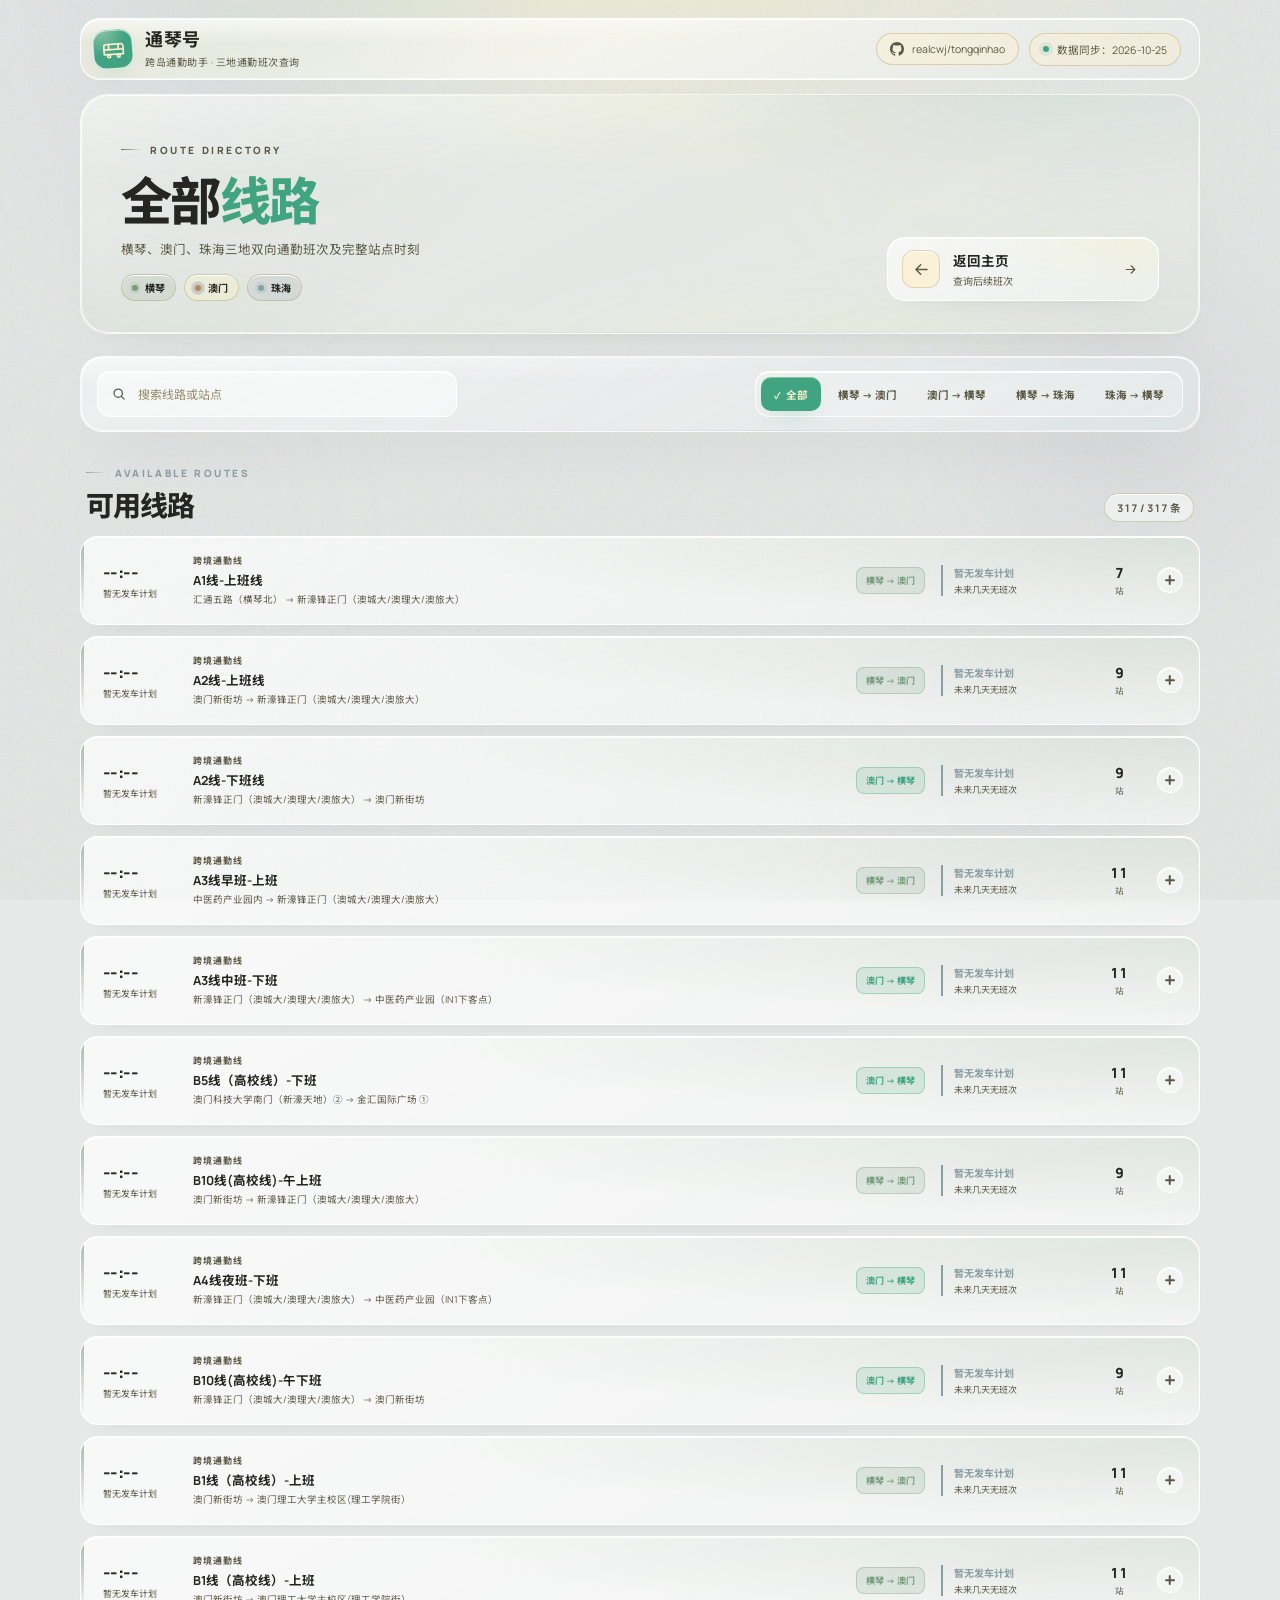
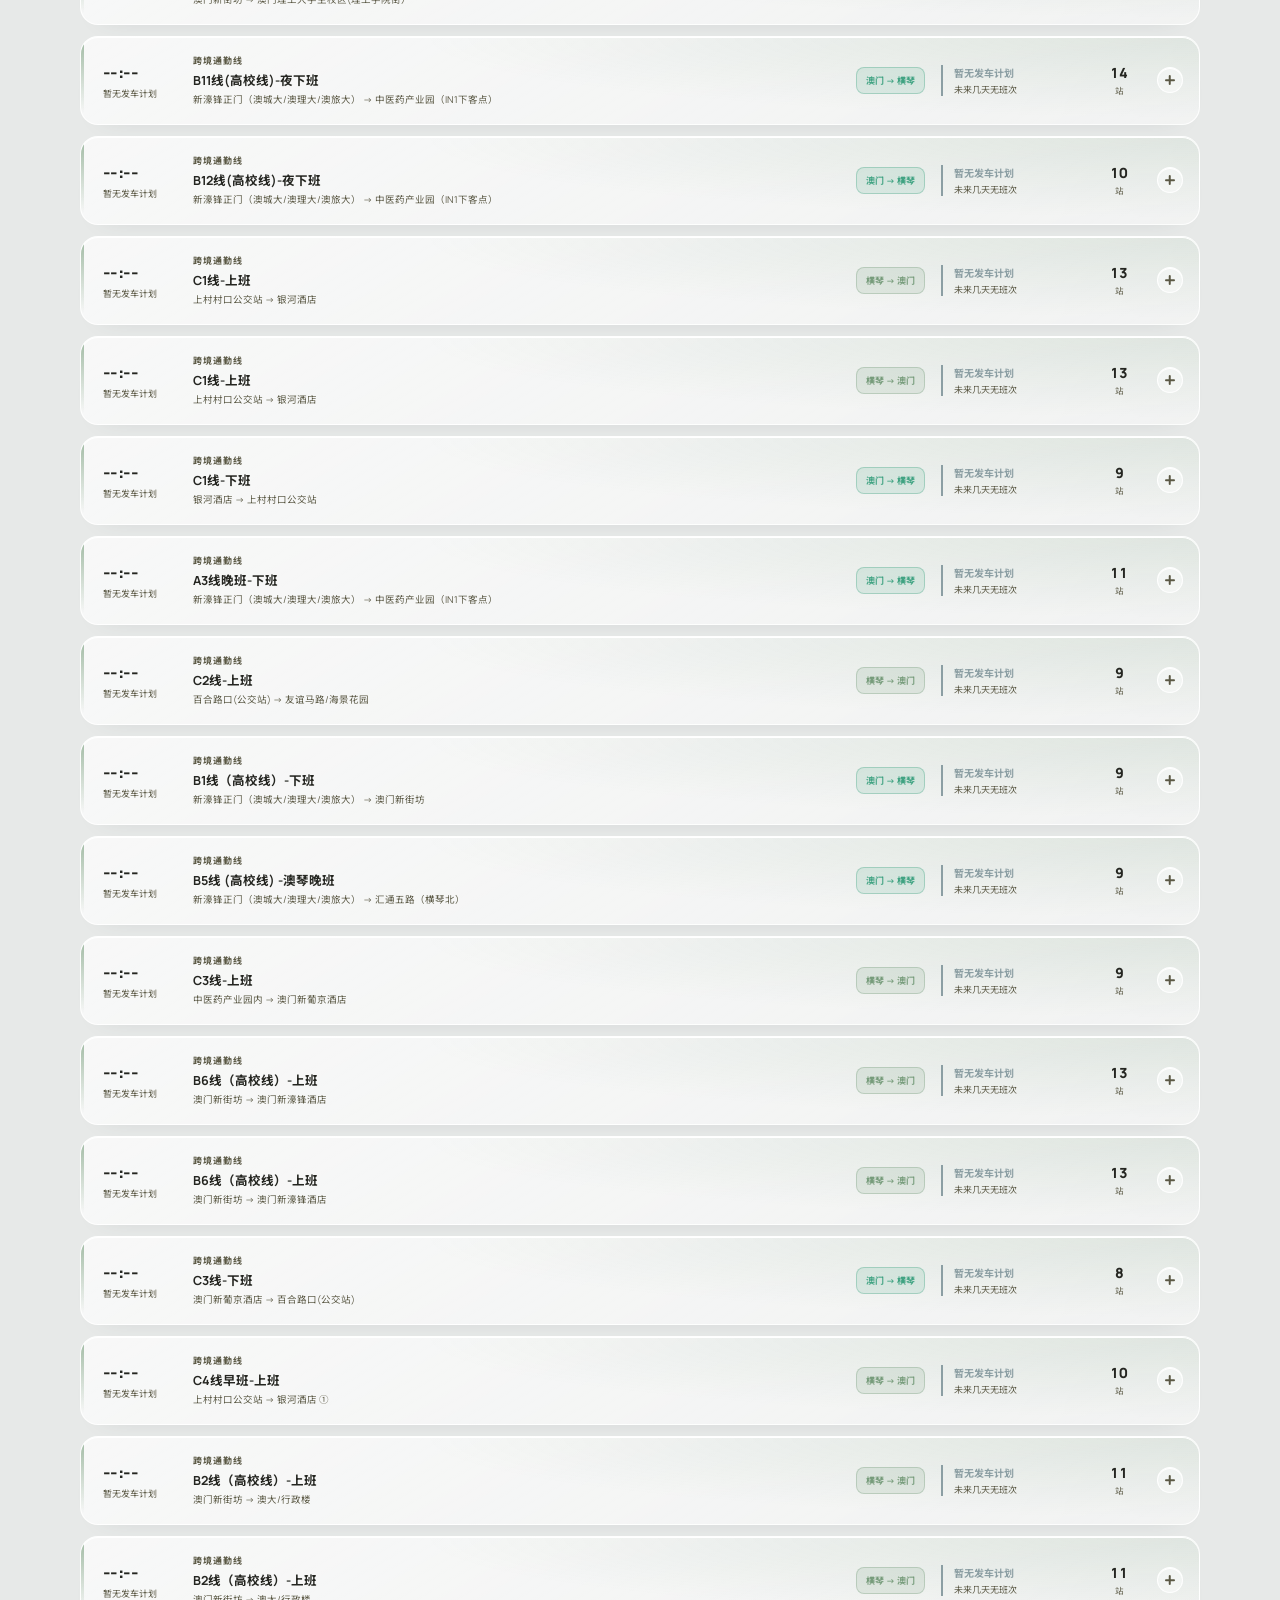
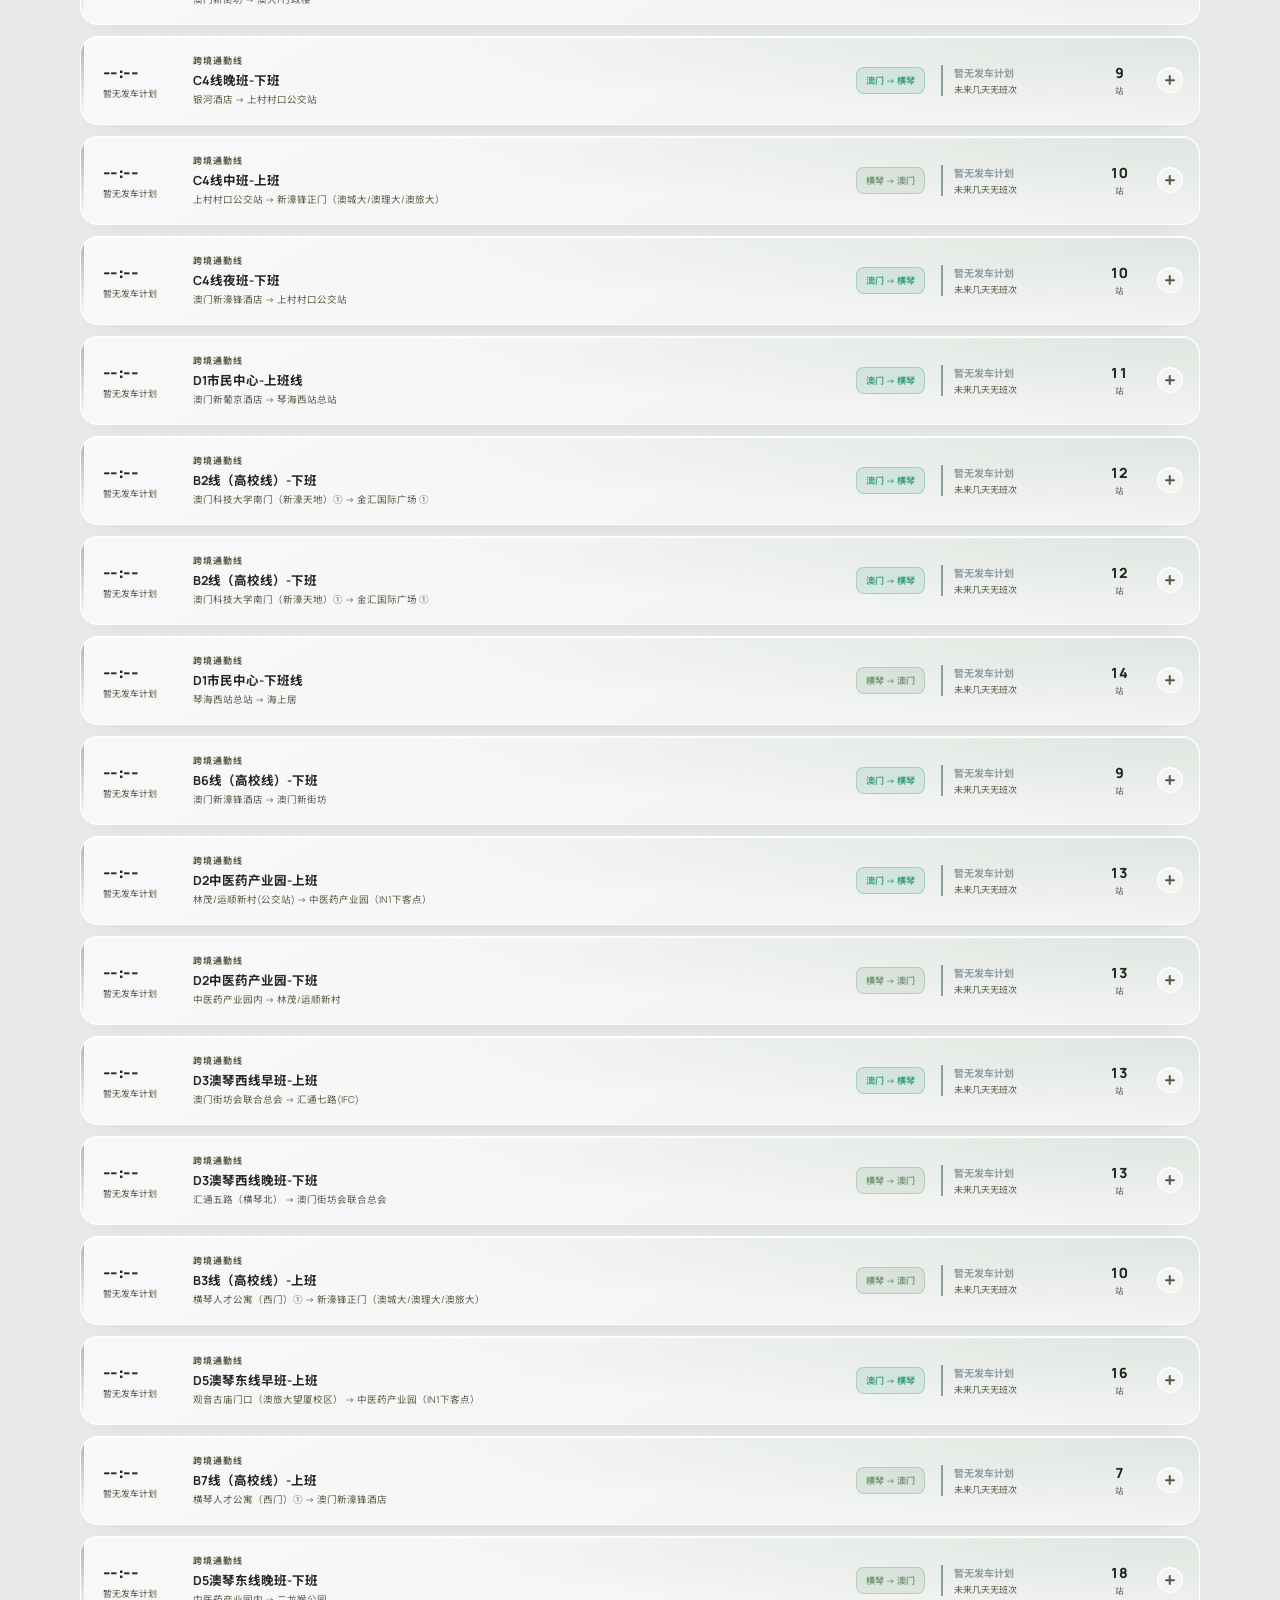
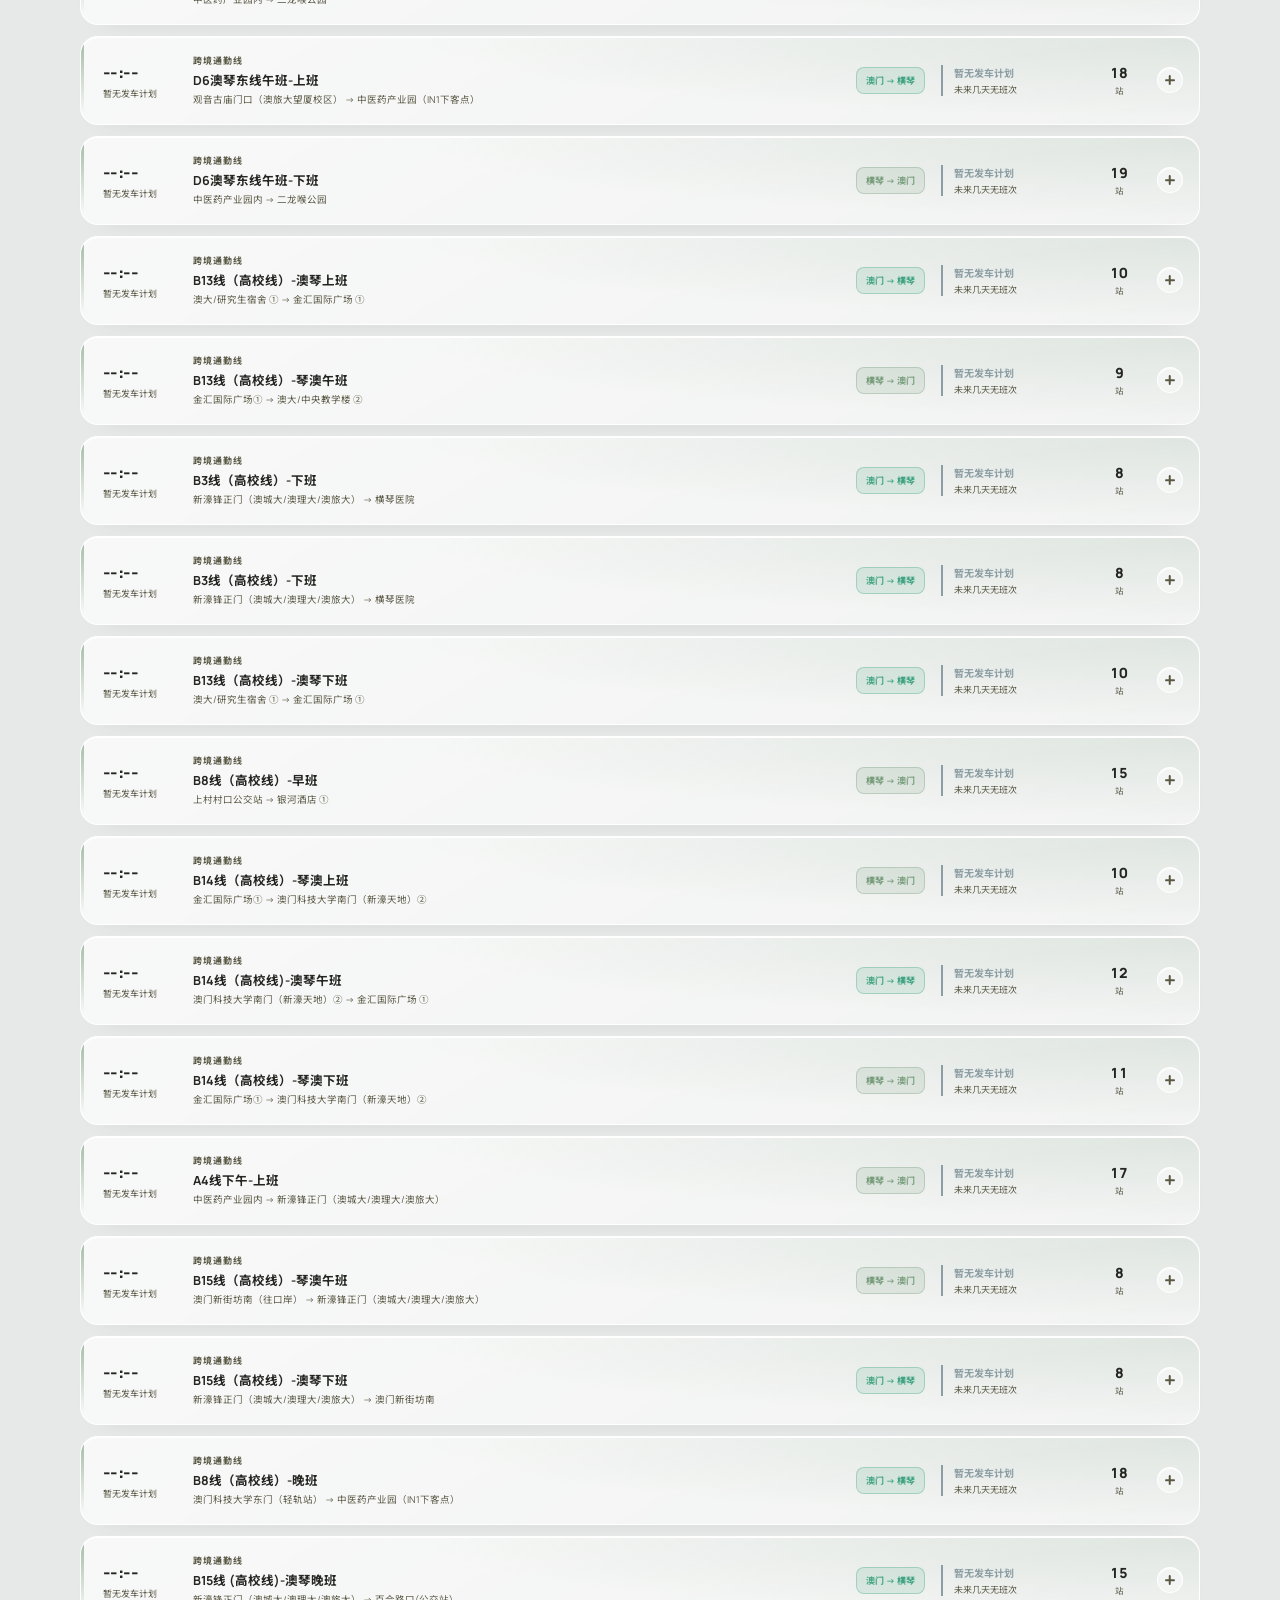
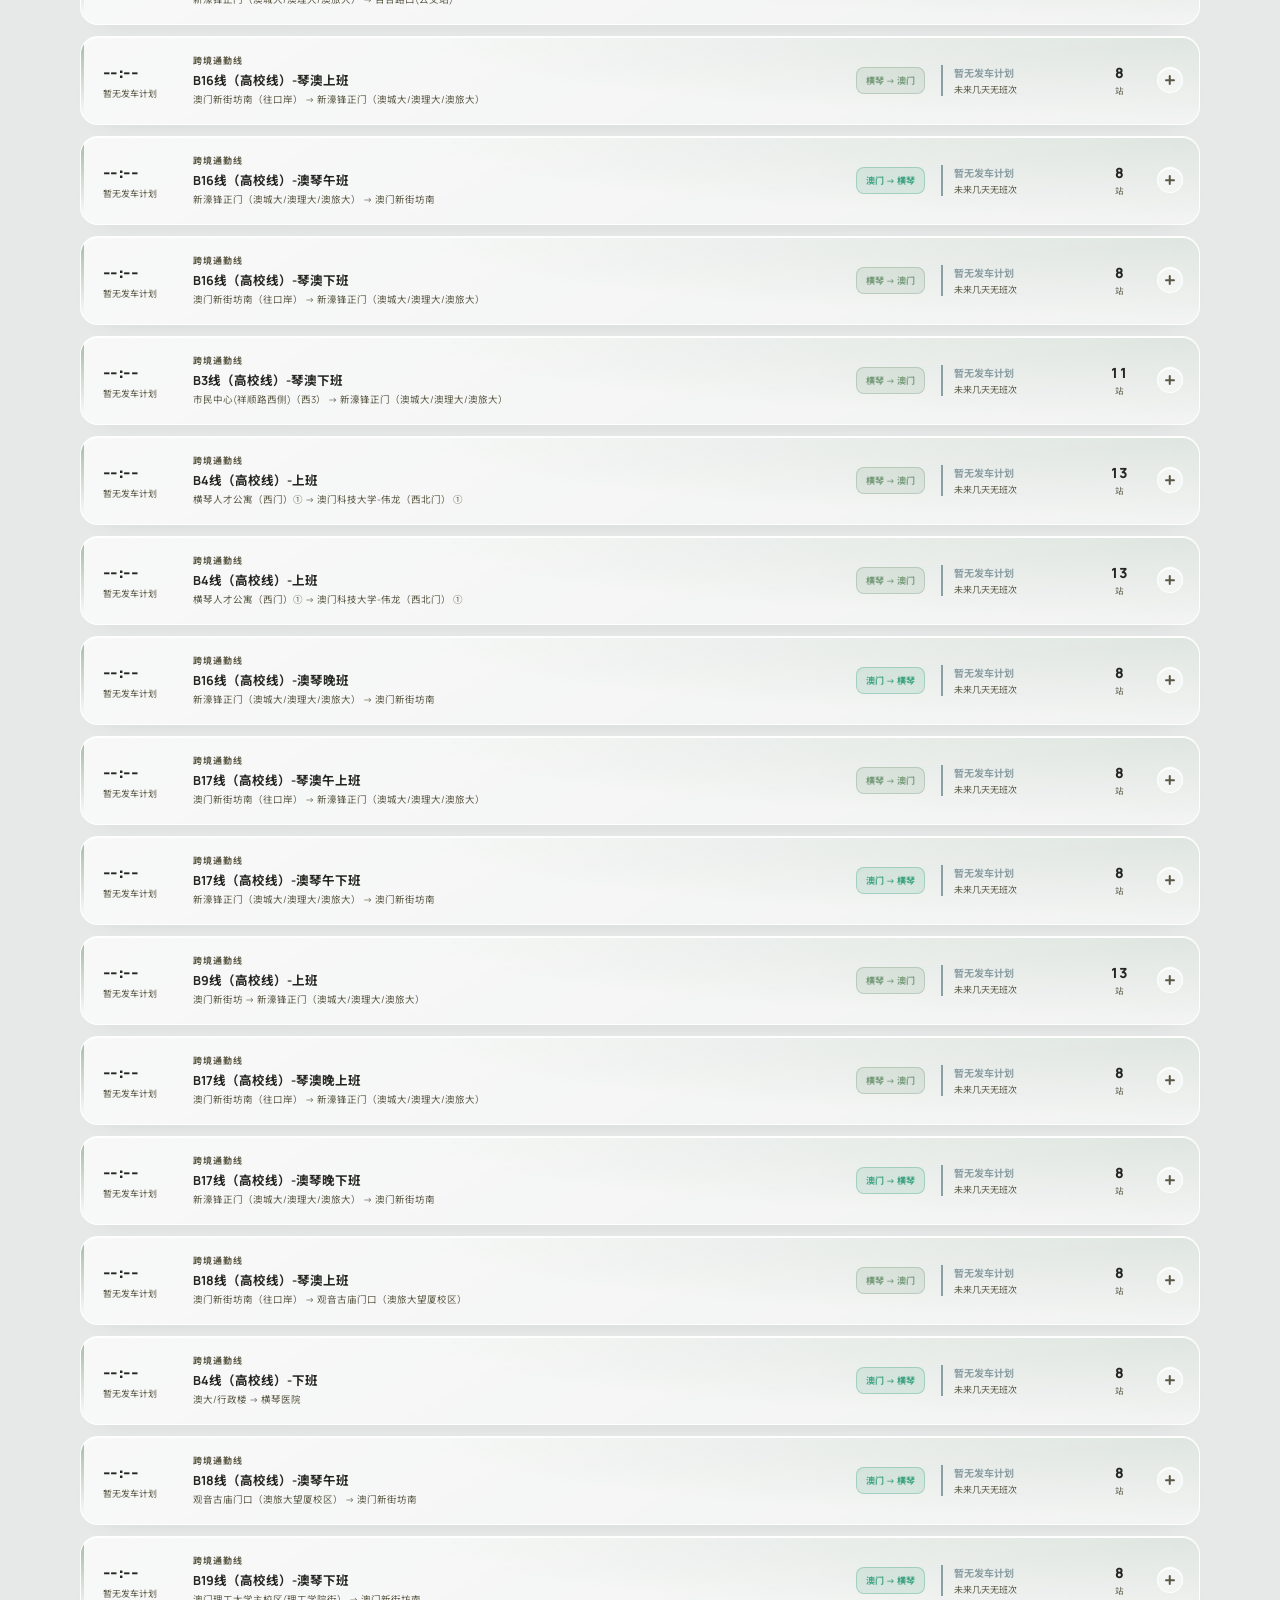
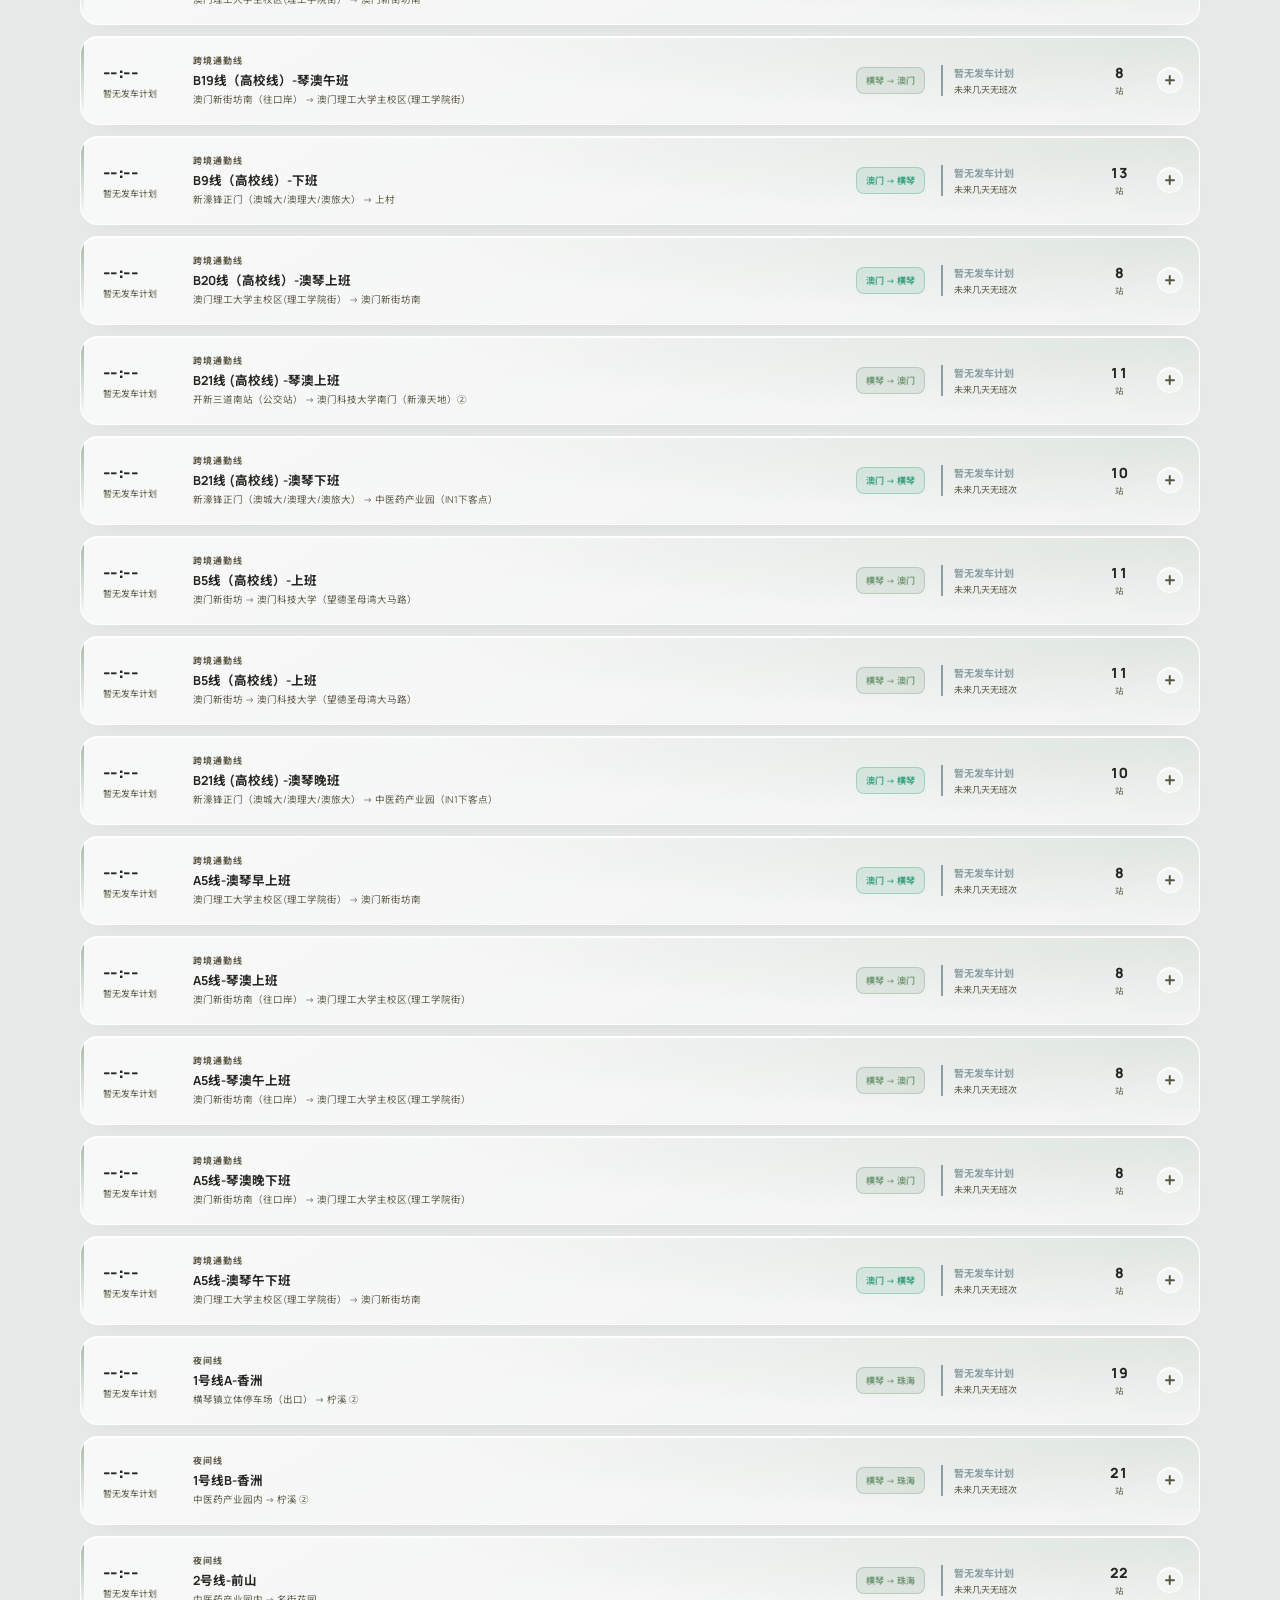
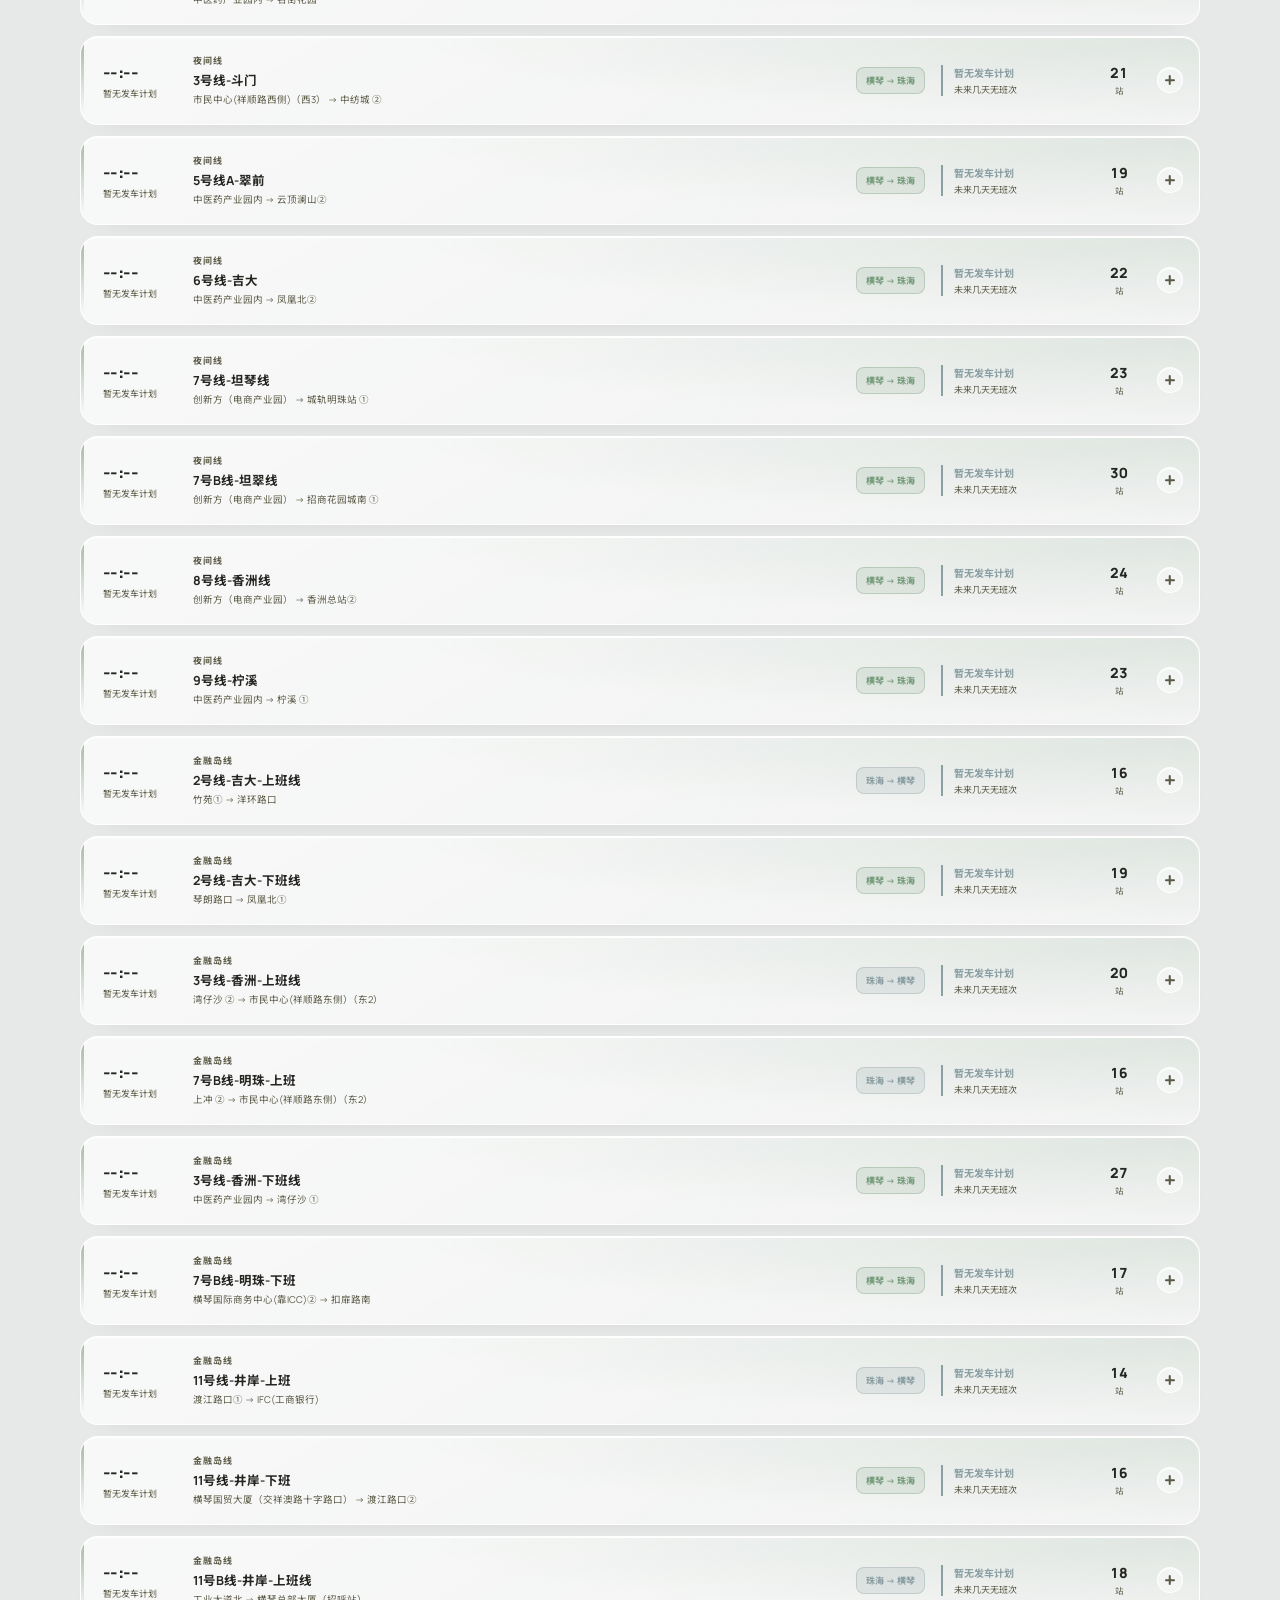
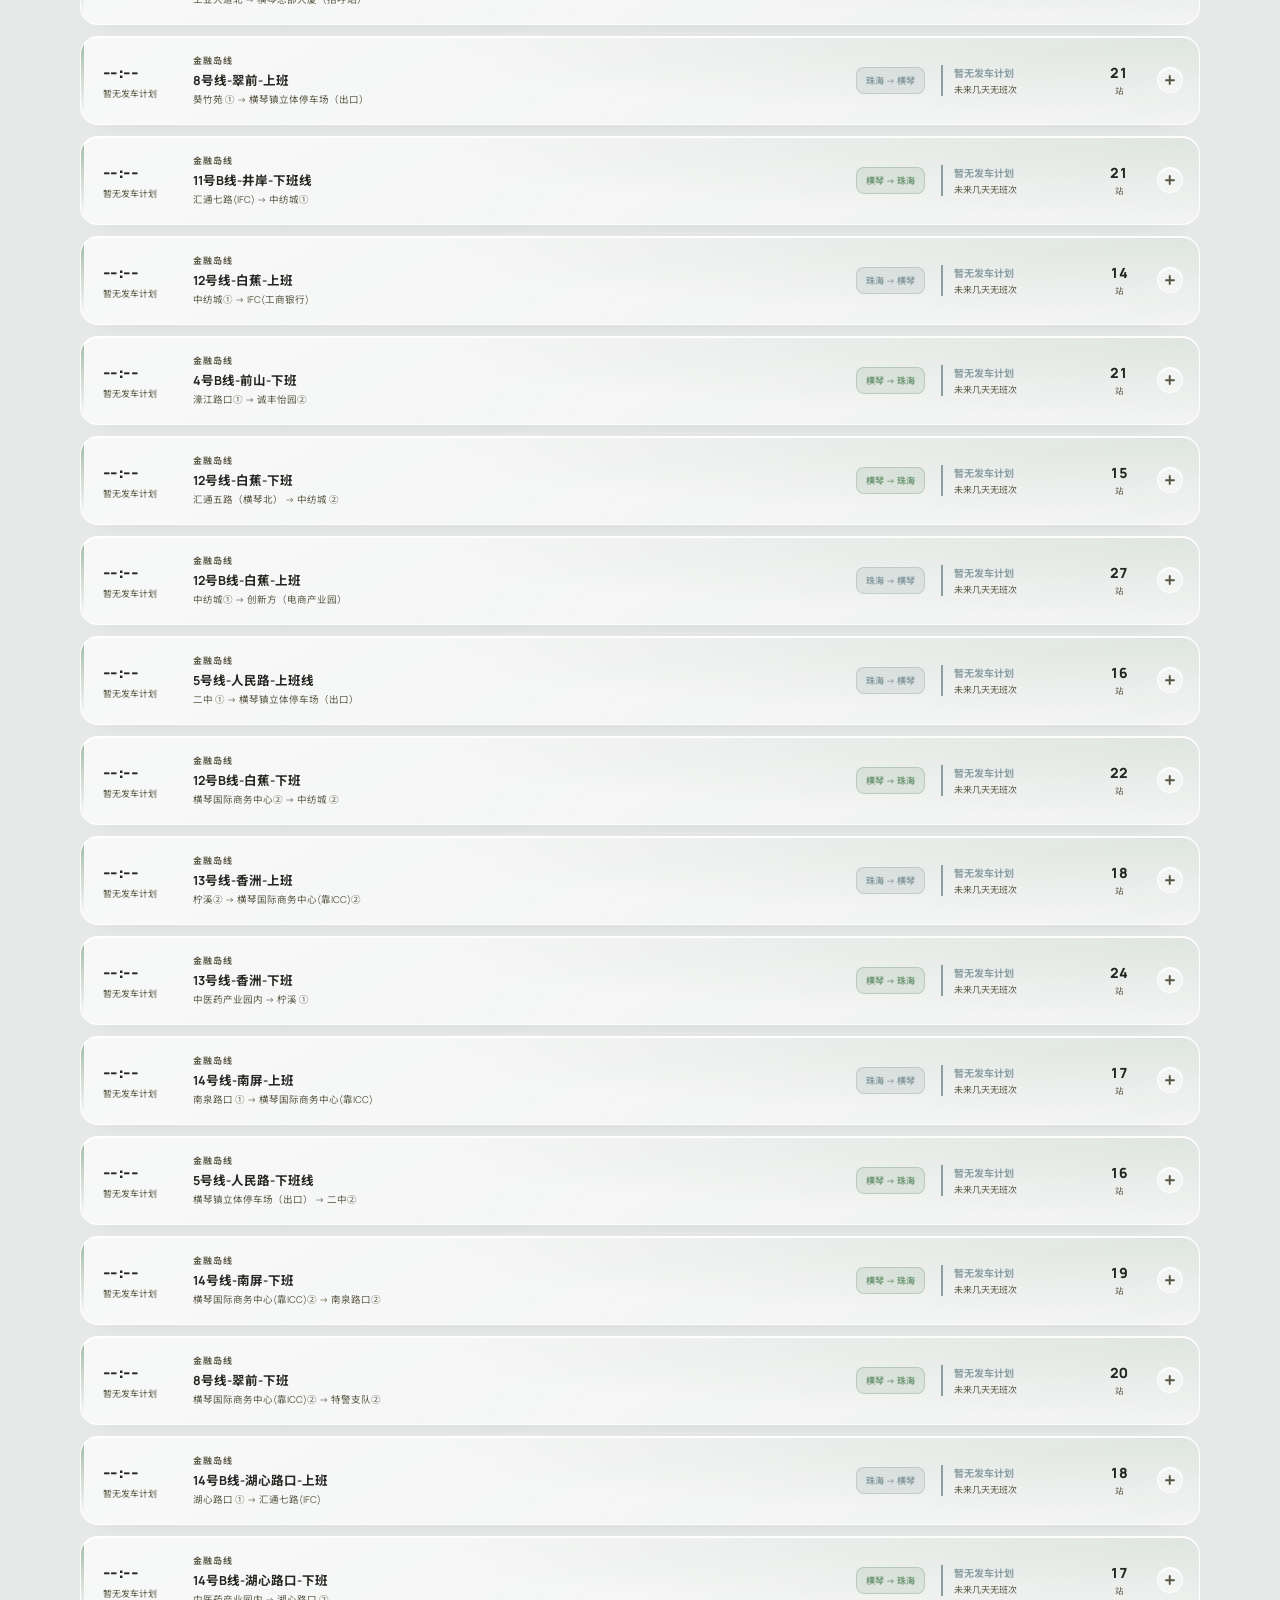
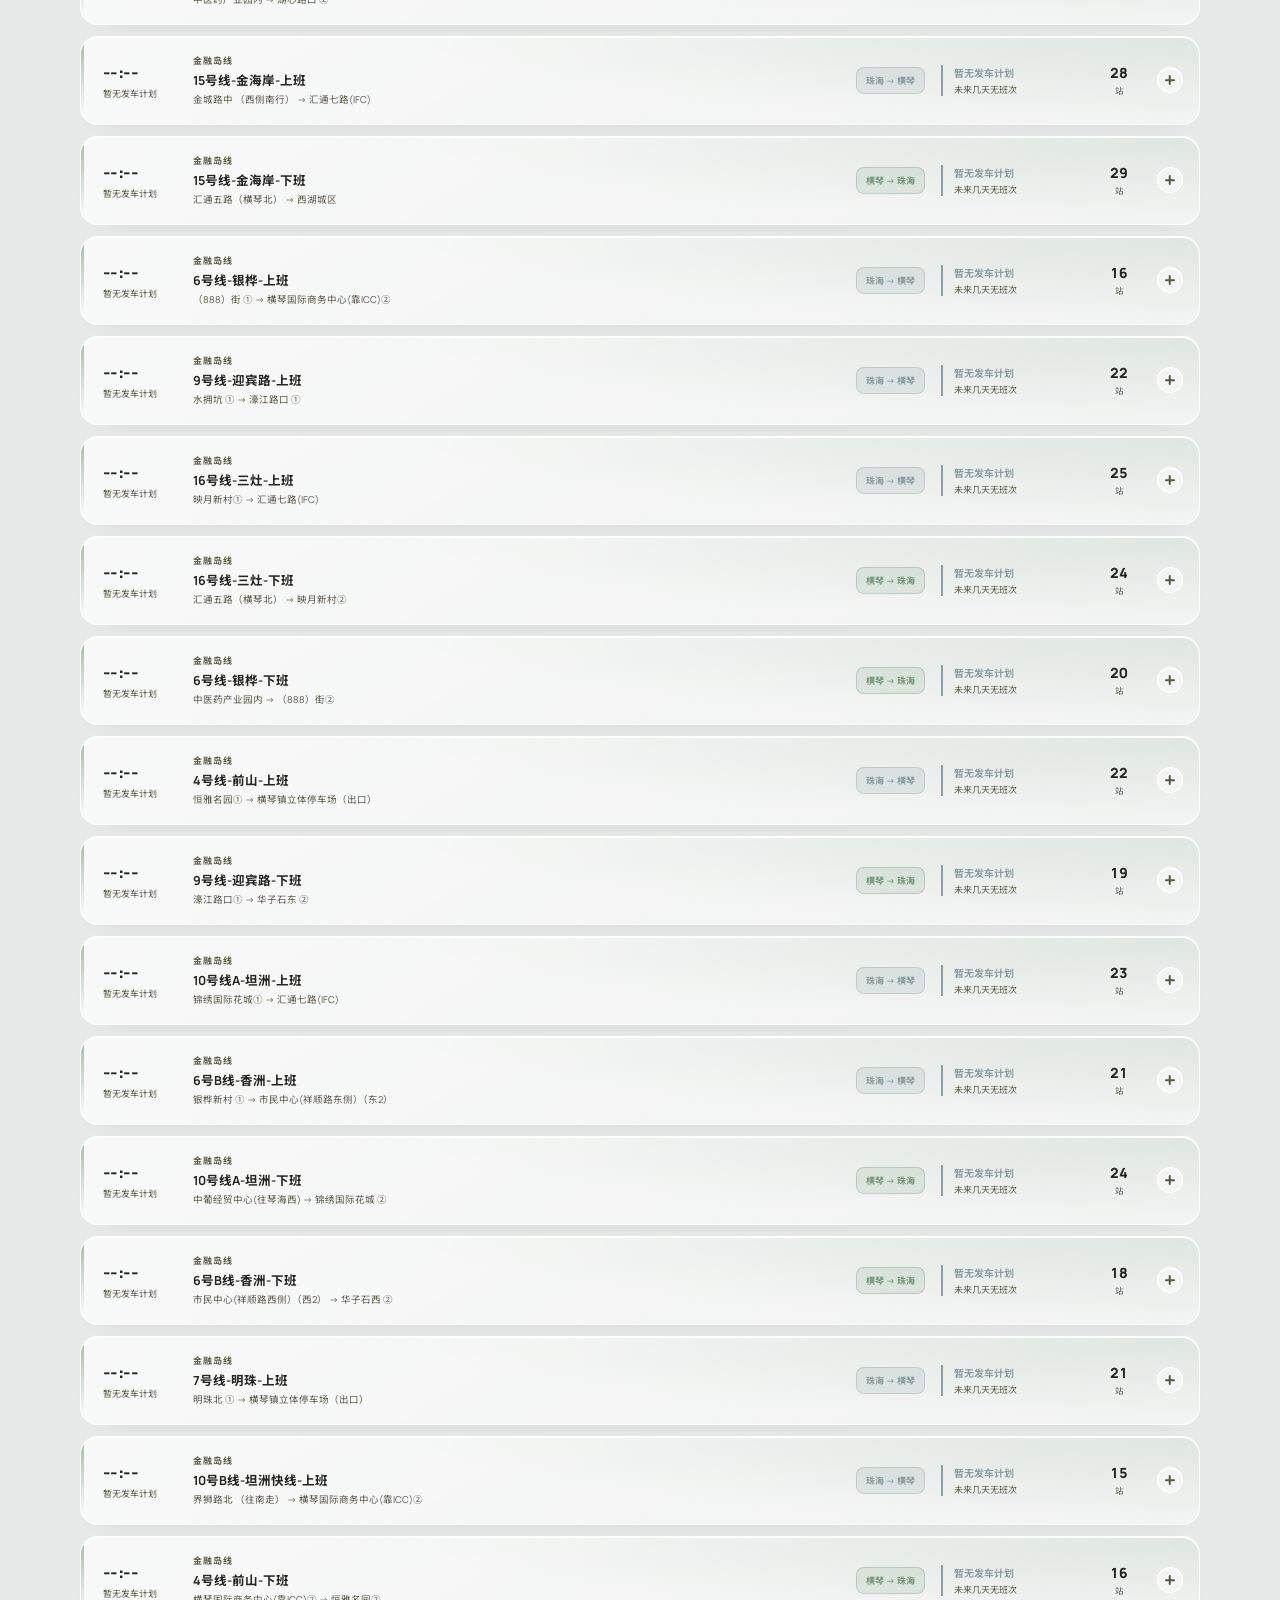
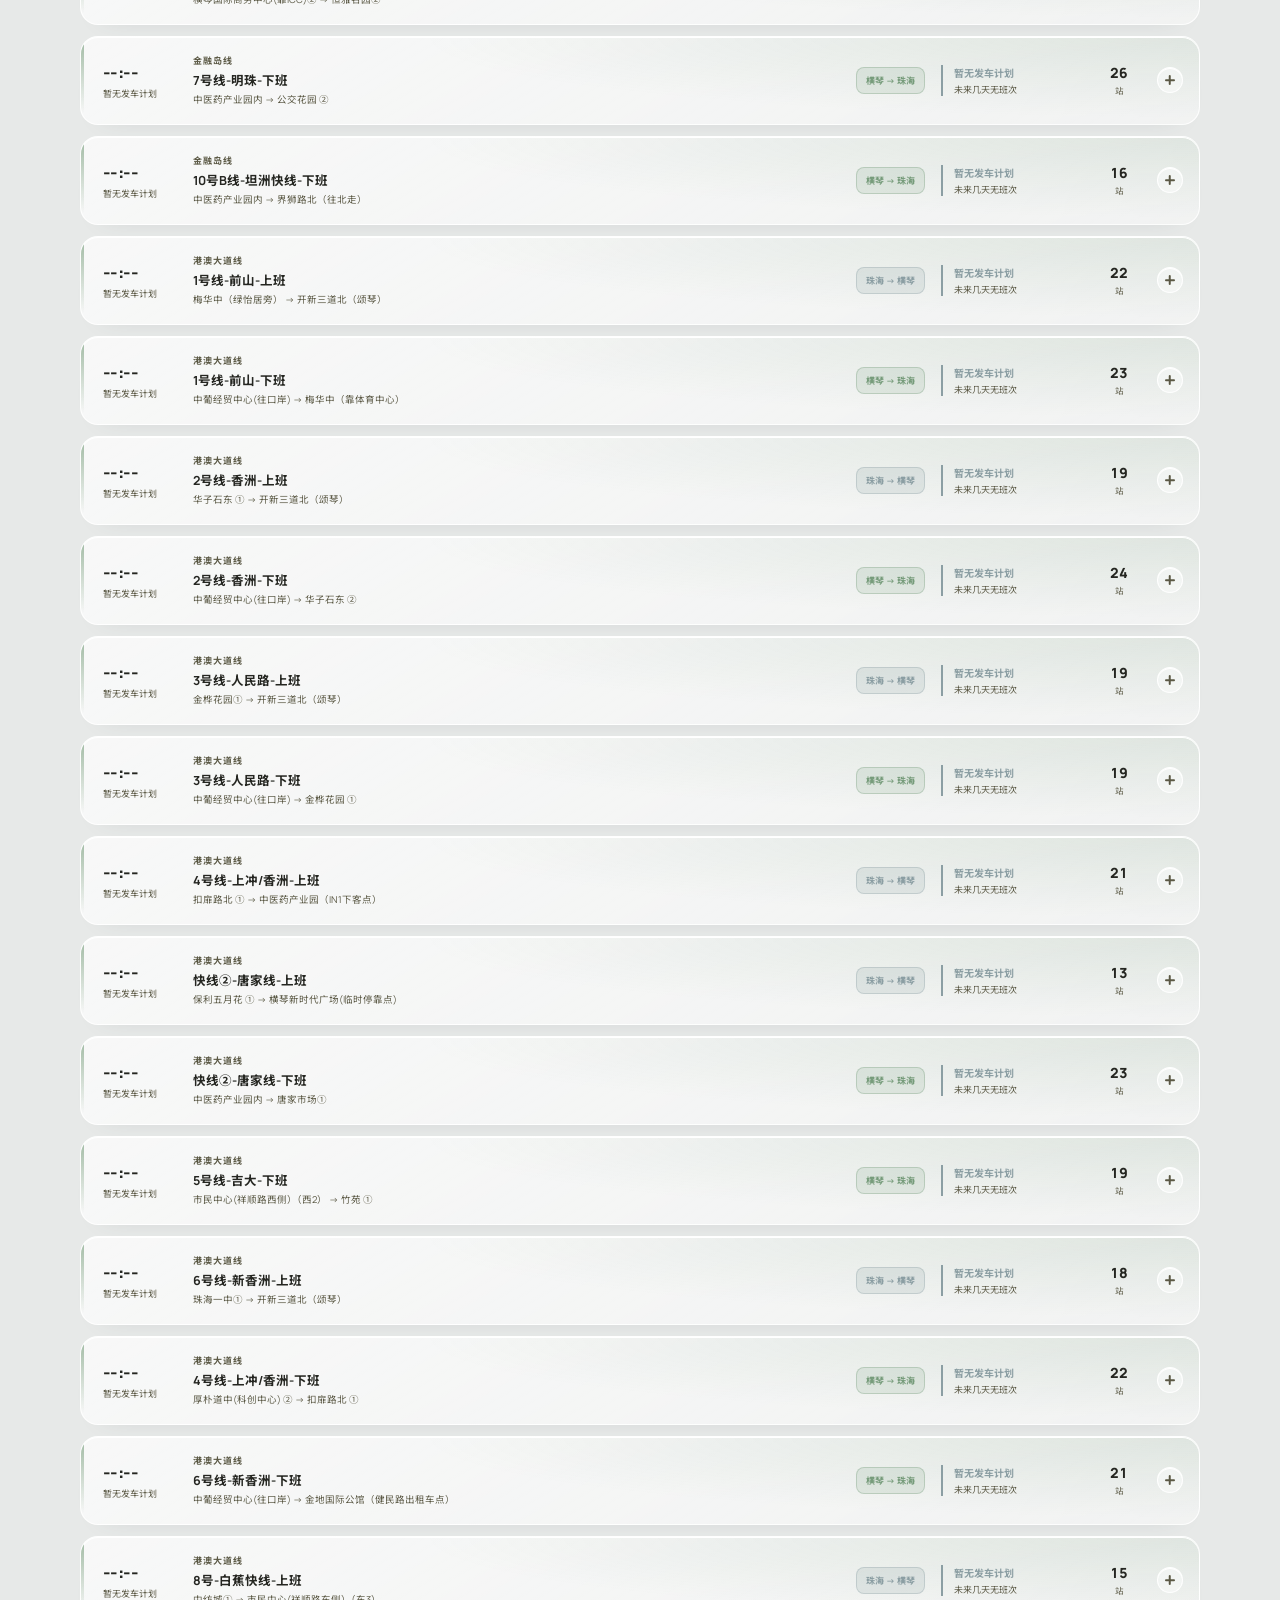
==== commit 015ad330: "Add smooth expand and interaction animations Animate route and departure detail expansion with lazy " ====
--- a/routes.html
+++ b/routes.html
@@ -10,7 +10,7 @@
   <link rel="preconnect" href="https://fonts.googleapis.com" />
   <link rel="preconnect" href="https://fonts.gstatic.com" crossorigin />
   <link href="https://fonts.googleapis.com/css2?family=Manrope:wght@400;500;600;700;800&family=Noto+Sans+SC:wght@400;500;600;700;800&display=swap" rel="stylesheet" />
-  <link rel="stylesheet" href="styles.css?v=20261026-palette-unify6" />
+  <link rel="stylesheet" href="styles.css?v=20261026-motion8" />
 </head>
 <body class="routes-page">
   <div class="ambient" aria-hidden="true">
@@ -112,6 +112,6 @@
     </footer>
   </div>
   <script src="config.js?v=20261026-palette-unify1" defer></script>
-  <script src="routes.js?v=20261026-palette-unify1" defer></script>
+  <script src="routes.js?v=20261026-motion4" defer></script>
 </body>
 </html>
--- a/styles.css
+++ b/styles.css
@@ -116,6 +116,11 @@
   cursor: pointer;
 }
 a { color: inherit; text-decoration: none; }
+button,
+a {
+  -webkit-tap-highlight-color: transparent;
+  touch-action: manipulation;
+}
 svg { display: block; }
 [hidden] { display: none !important; }
 
@@ -250,6 +255,26 @@
 @keyframes orbDriftC {
   from { transform: translate3d(-3%, 2%, 0) scale(1.02); }
   to { transform: translate3d(4%, -4%, 0) scale(1.09); }
+}
+
+@keyframes uiRise {
+  from { opacity: 0; transform: translateY(14px); }
+  to { opacity: 1; transform: none; }
+}
+
+@keyframes panelIn {
+  from { opacity: 0; transform: translateY(-6px); }
+  to { opacity: 1; transform: none; }
+}
+
+@keyframes checkPop {
+  from { opacity: 0; transform: translateX(-2px) scale(.5); }
+  to { opacity: 1; transform: none; }
+}
+
+@keyframes softIn {
+  from { opacity: .45; transform: translateY(6px); }
+  to { opacity: 1; transform: none; }
 }
 
 .page-shell {
@@ -1078,7 +1103,30 @@
     0 14px 26px -24px rgba(66, 84, 86, .22);
   text-align: left;
   overflow: hidden;
-  transition: transform .22s var(--ease), border-color .22s, box-shadow .22s;
+  transition: transform .22s var(--ease), border-color .22s, box-shadow .22s, color .22s;
+}
+
+.direction-option > * {
+  position: relative;
+  z-index: 1;
+}
+
+.direction-option::after {
+  content: "";
+  position: absolute;
+  inset: 0;
+  z-index: 0;
+  border-radius: inherit;
+  background: var(--selected-fill);
+  opacity: 0;
+  transform: scale(.985);
+  pointer-events: none;
+  transition: opacity .28s var(--ease), transform .32s var(--ease);
+}
+
+.direction-option.is-selected::after {
+  opacity: 1;
+  transform: none;
 }
 
 .direction-option--macau {
@@ -1133,7 +1181,6 @@
 .direction-option.is-selected {
   border-color: var(--selected-fill);
   color: var(--selected-text);
-  background: var(--selected-fill);
   box-shadow:
     inset 0 1px 0 rgba(239, 239, 213, .35),
     0 20px 36px -24px var(--selected-shadow);
@@ -1173,6 +1220,7 @@
   box-shadow: inset 0 1px 0 #fff;
   font-size: 18px;
   font-weight: 800;
+  transition: color .24s var(--ease), border-color .24s, background-color .24s;
 }
 
 .direction-option--macau .direction-option__flag {
@@ -1193,12 +1241,14 @@
 .direction-option strong {
   font-size: 14px;
   white-space: nowrap;
+  transition: color .24s var(--ease);
 }
 
 .direction-option small {
   margin-top: 3px;
   color: var(--muted);
   font-size: 10.5px;
+  transition: color .24s var(--ease);
 }
 
 .direction-option__check {
@@ -1253,7 +1303,30 @@
     0 14px 26px -24px rgba(136, 136, 136, .22);
   text-align: left;
   overflow: hidden;
-  transition: transform .24s var(--ease), border-color .24s, box-shadow .24s;
+  transition: transform .24s var(--ease), border-color .24s, box-shadow .24s, color .24s;
+}
+
+.station-card > * {
+  position: relative;
+  z-index: 1;
+}
+
+.station-card::after {
+  content: "";
+  position: absolute;
+  inset: 0;
+  z-index: 0;
+  border-radius: inherit;
+  background: var(--selected-fill);
+  opacity: 0;
+  transform: scale(.985);
+  pointer-events: none;
+  transition: opacity .28s var(--ease), transform .32s var(--ease);
+}
+
+.station-card.is-selected::after {
+  opacity: 1;
+  transform: none;
 }
 
 .station-card[data-region="2"],
@@ -1281,7 +1354,6 @@
 .station-card.is-selected {
   border-color: var(--selected-fill);
   color: var(--selected-text);
-  background: var(--selected-fill);
   box-shadow:
     inset 0 1px 0 rgba(239, 239, 213, .32),
     0 20px 34px -26px var(--selected-shadow);
@@ -1301,6 +1373,7 @@
   color: var(--muted);
   font-size: 10px;
   font-weight: 700;
+  transition: color .24s var(--ease);
 }
 
 .station-kind::before {
@@ -1319,6 +1392,7 @@
   font-weight: 800;
   letter-spacing: .05em;
   white-space: nowrap;
+  transition: color .24s var(--ease);
 }
 
 .station-card h3 {
@@ -1330,6 +1404,7 @@
   font-weight: 700;
   line-height: 1.45;
   letter-spacing: -.02em;
+  transition: color .24s var(--ease);
 }
 
 .station-card.is-selected h3,
@@ -1383,7 +1458,8 @@
   padding: 0 2px;
 }
 
-.manual-station:has(.station-picker.is-open) { z-index: 6; }
+.manual-station:has(.station-picker.is-open),
+.manual-station:has(.station-picker.is-closing) { z-index: 6; }
 
 .manual-station--dropoff { margin-top: 12px; }
 
@@ -1427,7 +1503,7 @@
   font-size: 12px;
   text-align: left;
   touch-action: manipulation;
-  transition: border-color .2s, background .2s, box-shadow .2s;
+  transition: border-color .2s, background .2s, box-shadow .2s, transform .16s var(--ease);
 }
 
 .station-picker__button > span:first-child {
@@ -1482,6 +1558,18 @@
     inset 0 0 0 1px rgba(255, 255, 255, .45);
   backdrop-filter: blur(32px) saturate(160%) brightness(1.03);
   -webkit-backdrop-filter: blur(32px) saturate(160%) brightness(1.03);
+  opacity: 0;
+  transform: translateY(-7px) scale(.985);
+  transform-origin: top right;
+  pointer-events: none;
+  transition: opacity .18s var(--ease), transform .24s var(--ease);
+}
+
+.station-picker__menu.is-shown {
+  opacity: 1;
+  transform: none;
+  pointer-events: auto;
+  transition: opacity .22s var(--ease), transform .3s var(--ease);
 }
 
 .station-picker__search {
@@ -1541,7 +1629,7 @@
   font-size: 11.5px;
   text-align: left;
   touch-action: manipulation;
-  transition: color .16s;
+  transition: color .18s, background-color .2s;
 }
 
 .station-picker__option:hover { background: rgba(64, 163, 130, .08); }
@@ -1562,6 +1650,7 @@
   border-radius: 5px;
   color: transparent;
   font-size: 10px;
+  transition: color .18s, border-color .18s, background-color .18s;
 }
 
 .station-picker__option.is-selected .station-picker__check {
@@ -1776,6 +1865,13 @@
 
 .departure-card--entry .departure-card__countdown small { color: var(--gold); }
 
+.departure-card.departure-card--expanded {
+  border-color: var(--gold-border);
+  box-shadow:
+    inset 0 1px 0 #fff,
+    0 24px 42px -32px var(--selected-shadow);
+}
+
 .route-toggle {
   display: inline-flex;
   align-items: center;
@@ -1789,7 +1885,7 @@
   font-size: 10px;
   font-weight: 700;
   white-space: nowrap;
-  transition: color .2s, border-color .2s, background .2s;
+  transition: color .2s, border-color .2s, background-color .2s, transform .18s var(--ease);
 }
 
 .route-toggle:hover {
@@ -1798,16 +1894,73 @@
   background: rgba(255, 255, 255, .72);
 }
 
-.route-toggle span:last-child {
+.route-toggle[aria-expanded="true"] {
+  color: var(--ink);
+  border-color: var(--gold-border);
+  background: rgba(253, 239, 205, .68);
+}
+
+.route-toggle__icon {
+  position: relative;
+  width: 11px;
+  height: 11px;
+  flex: none;
   color: var(--gold);
-  font-size: 16px;
-  line-height: 1;
+}
+
+.route-toggle__icon::before,
+.route-toggle__icon::after {
+  content: "";
+  position: absolute;
+  top: 50%;
+  left: 50%;
+  width: 10px;
+  height: 1.5px;
+  border-radius: 2px;
+  background: currentColor;
+  transform: translate(-50%, -50%);
+  transition: transform .3s var(--ease), opacity .22s;
+}
+
+.route-toggle__icon::after {
+  transform: translate(-50%, -50%) rotate(90deg);
+}
+
+.route-toggle[aria-expanded="true"] .route-toggle__icon::after {
+  opacity: 0;
+  transform: translate(-50%, -50%) rotate(90deg) scaleX(0);
 }
 
 .route-details {
+  display: grid;
+  grid-template-rows: 0fr;
+  border-top: 1px solid transparent;
+  background: transparent;
+  transition: grid-template-rows .46s var(--ease), border-color .25s;
+}
+
+.route-details__inner {
+  min-height: 0;
+  overflow: hidden;
+}
+
+.route-details__body {
   padding: 18px 20px 22px 124px;
-  border-top: 1px solid rgba(84, 104, 106, .1);
   background: rgba(255, 255, 255, .18);
+  opacity: 0;
+  transform: translateY(-6px);
+  transition: opacity .24s var(--ease), transform .34s var(--ease);
+}
+
+.departure-card--expanded .route-details {
+  grid-template-rows: 1fr;
+  border-top-color: rgba(84, 104, 106, .1);
+}
+
+.departure-card--expanded .route-details__body {
+  opacity: 1;
+  transform: none;
+  transition-delay: .06s;
 }
 
 .route-timeline {
@@ -2078,7 +2231,7 @@
   font-size: 10.5px;
   font-weight: 700;
   white-space: nowrap;
-  transition: color .2s, box-shadow .2s;
+  transition: color .2s, background-color .22s, box-shadow .24s, transform .16s var(--ease);
 }
 
 .route-filters button:hover {
@@ -2095,10 +2248,12 @@
 }
 
 .route-filters button.is-selected::before {
-  content: "✓";
+  content: "\2713";
+  display: inline-block;
   margin-right: 5px;
   font-size: 9px;
   font-weight: 800;
+  animation: checkPop .26s var(--ease) both;
 }
 
 .route-results-heading {
@@ -2125,6 +2280,10 @@
 .route-directory {
   display: grid;
   gap: 11px;
+}
+
+.route-directory.is-refreshing {
+  animation: softIn .3s var(--ease) both;
 }
 
 .directory-card {
@@ -2166,9 +2325,6 @@
 
 .directory-card.is-open {
   border-color: var(--accent-border);
-  background:
-    radial-gradient(120% 160% at 100% 0%, var(--accent-soft), transparent 60%),
-    linear-gradient(150deg, rgba(255, 255, 255, .8), rgba(255, 255, 255, .52));
   box-shadow:
     inset 0 1px 0 #fff,
     0 22px 42px -32px var(--accent);
@@ -2314,6 +2470,7 @@
 }
 
 .directory-card__expand {
+  position: relative;
   display: grid;
   place-items: center;
   width: 26px;
@@ -2323,9 +2480,26 @@
   color: var(--gold);
   background: rgba(255, 255, 255, .42);
   box-shadow: inset 0 1px 0 #fff;
-  font-size: 16px;
   line-height: 1;
-  transition: color .2s, background .2s, border-color .2s;
+  transition: color .22s, background-color .22s, border-color .22s;
+}
+
+.directory-card__expand::before,
+.directory-card__expand::after {
+  content: "";
+  position: absolute;
+  top: 50%;
+  left: 50%;
+  width: 10px;
+  height: 1.5px;
+  border-radius: 2px;
+  background: currentColor;
+  transform: translate(-50%, -50%);
+  transition: transform .3s var(--ease), opacity .22s;
+}
+
+.directory-card__expand::after {
+  transform: translate(-50%, -50%) rotate(90deg);
 }
 
 .directory-card.is-open .directory-card__expand {
@@ -2334,10 +2508,41 @@
   background: var(--gold-bright);
 }
 
+.directory-card.is-open .directory-card__expand::after {
+  opacity: 0;
+  transform: translate(-50%, -50%) rotate(90deg) scaleX(0);
+}
+
 .directory-card__details {
+  display: grid;
+  grid-template-rows: 0fr;
+  border-top: 1px solid transparent;
+  background: transparent;
+  transition: grid-template-rows .5s var(--ease), border-color .25s;
+}
+
+.directory-card__details-inner {
+  min-height: 0;
+  overflow: hidden;
+}
+
+.directory-card__details-body {
   padding: 19px 26px 24px 118px;
-  border-top: 1px solid rgba(84, 104, 106, .1);
   background: rgba(255, 255, 255, .2);
+  opacity: 0;
+  transform: translateY(-8px);
+  transition: opacity .26s var(--ease), transform .4s var(--ease);
+}
+
+.directory-card.is-open .directory-card__details {
+  grid-template-rows: 1fr;
+  border-top-color: rgba(84, 104, 106, .1);
+}
+
+.directory-card.is-open .directory-card__details-body {
+  opacity: 1;
+  transform: none;
+  transition-delay: .07s;
 }
 
 .directory-route-head {
@@ -2552,7 +2757,7 @@
     width: 100%;
   }
 
-  .route-details { padding: 17px 14px 19px; }
+  .route-details__body { padding: 17px 14px 19px; }
 
   .footer {
     align-items: flex-start;
@@ -2588,7 +2793,7 @@
   .directory-card__meta { display: none; }
   .directory-card__expand { grid-column: 3; grid-row: 1; }
 
-  .directory-card__details { padding: 17px 14px 22px; }
+  .directory-card__details-body { padding: 17px 14px 22px; }
 
   .ambient__orb { animation: none; }
 
@@ -2627,11 +2832,62 @@
   .ai-badge { padding: 5px 9px; font-size: 9px; }
 }
 
+/* ============================================================
+   动效
+   ============================================================ */
+
+.topbar {
+  animation: uiRise .46s var(--ease) both;
+}
+
+.hero__content,
+.routes-hero__content {
+  animation: uiRise .56s var(--ease) .07s both;
+}
+
+.main-content > .section-block {
+  animation: uiRise .52s var(--ease) both;
+}
+
+.main-content > .section-block:nth-child(2) { animation-delay: .1s; }
+.main-content > .section-block:nth-child(3) { animation-delay: .16s; }
+.main-content > .section-block:nth-child(4) { animation-delay: .22s; }
+
+.routes-main > .route-toolbar {
+  animation: uiRise .46s var(--ease) .08s both;
+}
+
+.route-results-heading {
+  animation: uiRise .46s var(--ease) .13s both;
+}
+
+.manual-station--dropoff:not([hidden]) {
+  animation: panelIn .34s var(--ease) both;
+}
+
+.directory-card__summary {
+  transition: transform .16s var(--ease), background-color .2s;
+}
+
+:is(
+  .quick-option,
+  .direction-option,
+  .station-card,
+  .route-toggle,
+  .route-filters button,
+  .station-picker__button,
+  .location-button,
+  .routes-button,
+  .directory-card__summary
+):active {
+  transform: scale(.985);
+}
+
 @media (prefers-reduced-motion: reduce) {
   *, *::before, *::after {
     scroll-behavior: auto !important;
-    animation-duration: .01ms !important;
-    animation-iteration-count: 1 !important;
+    animation: none !important;
+    transition-delay: 0s !important;
     transition-duration: .01ms !important;
   }
 }
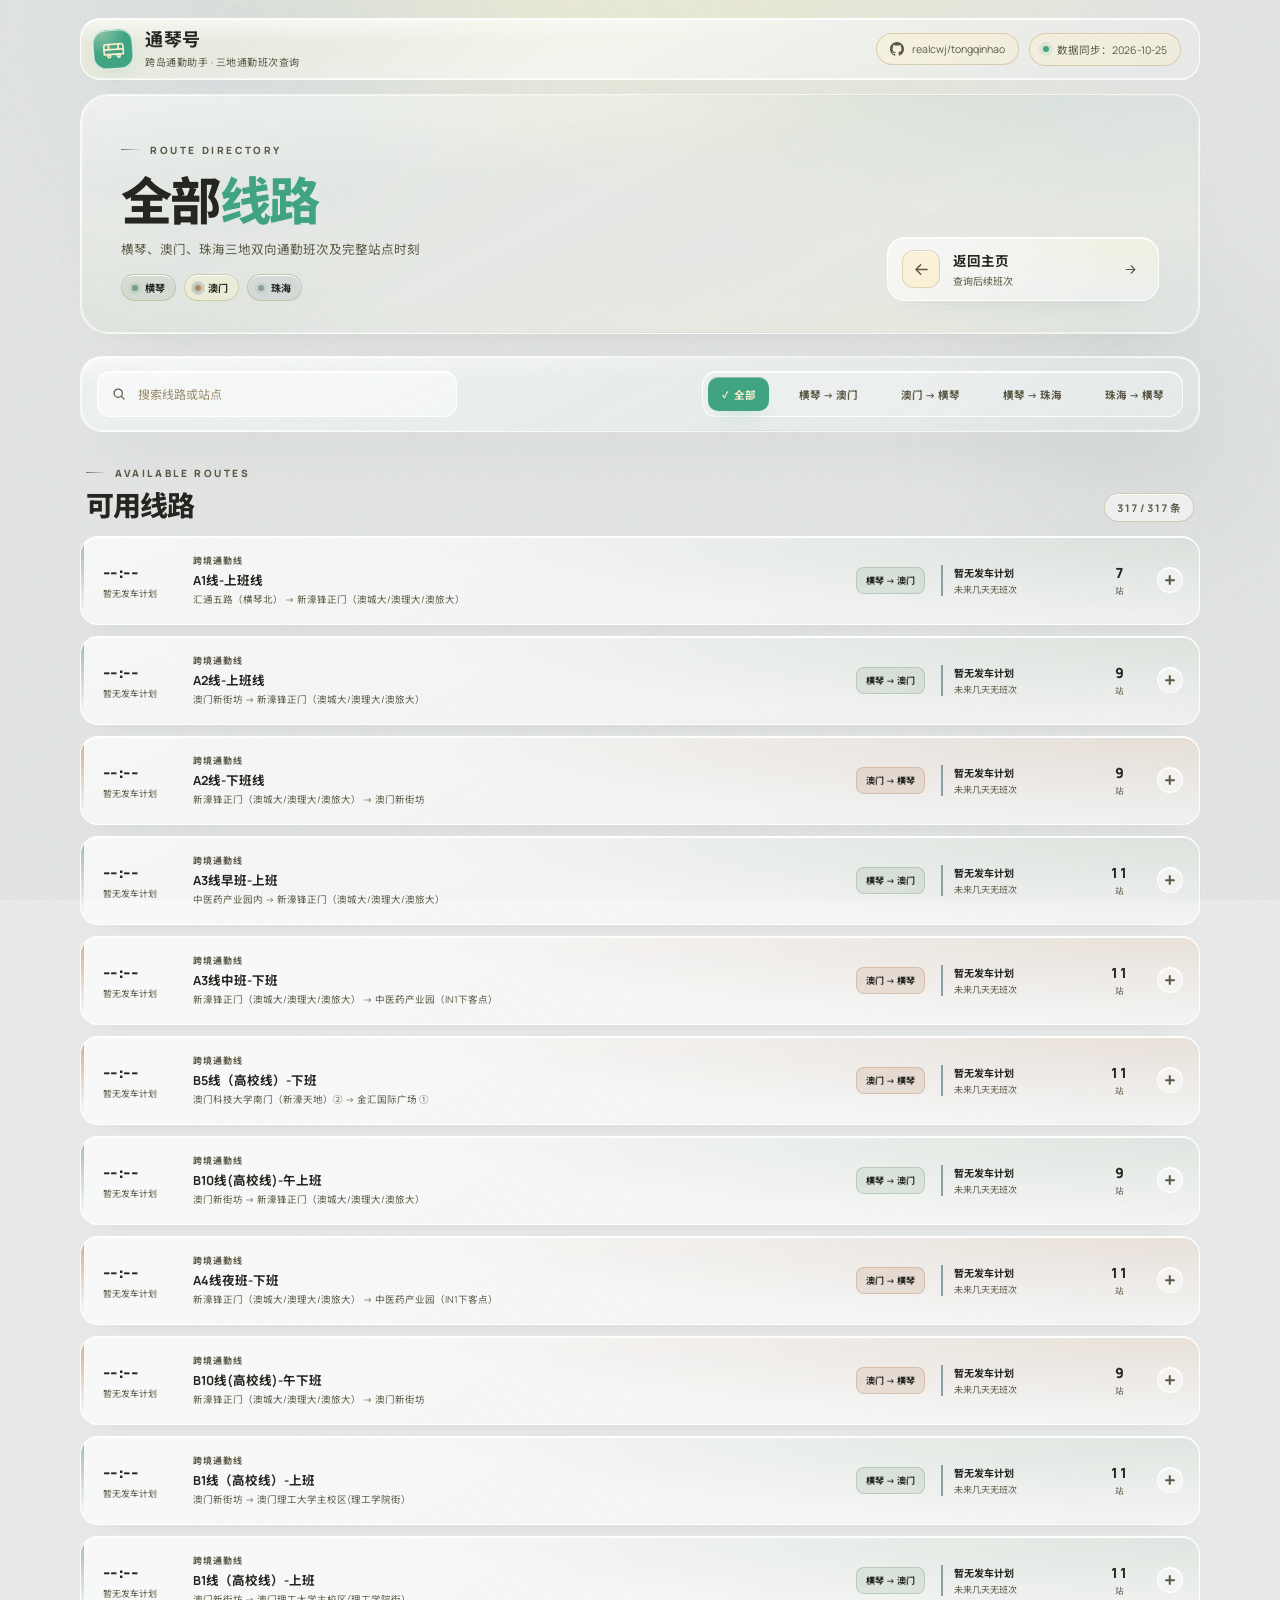
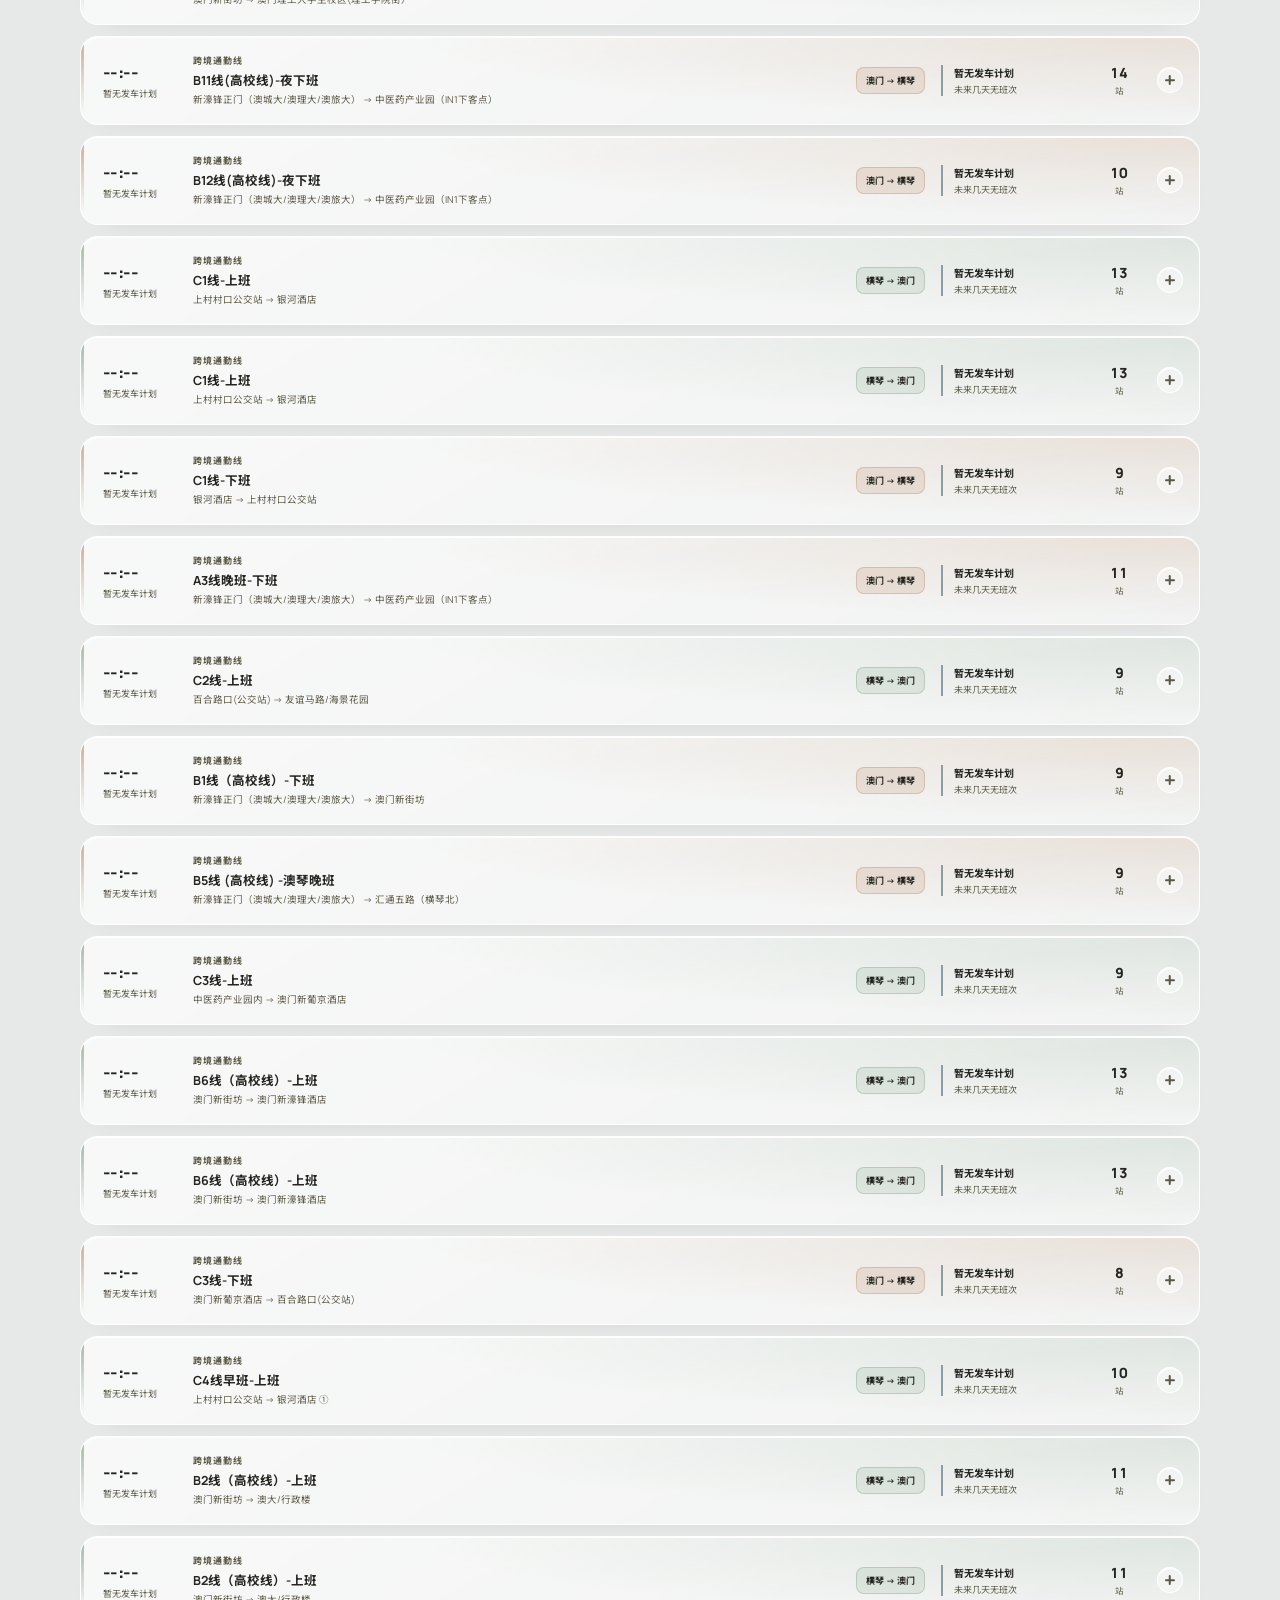
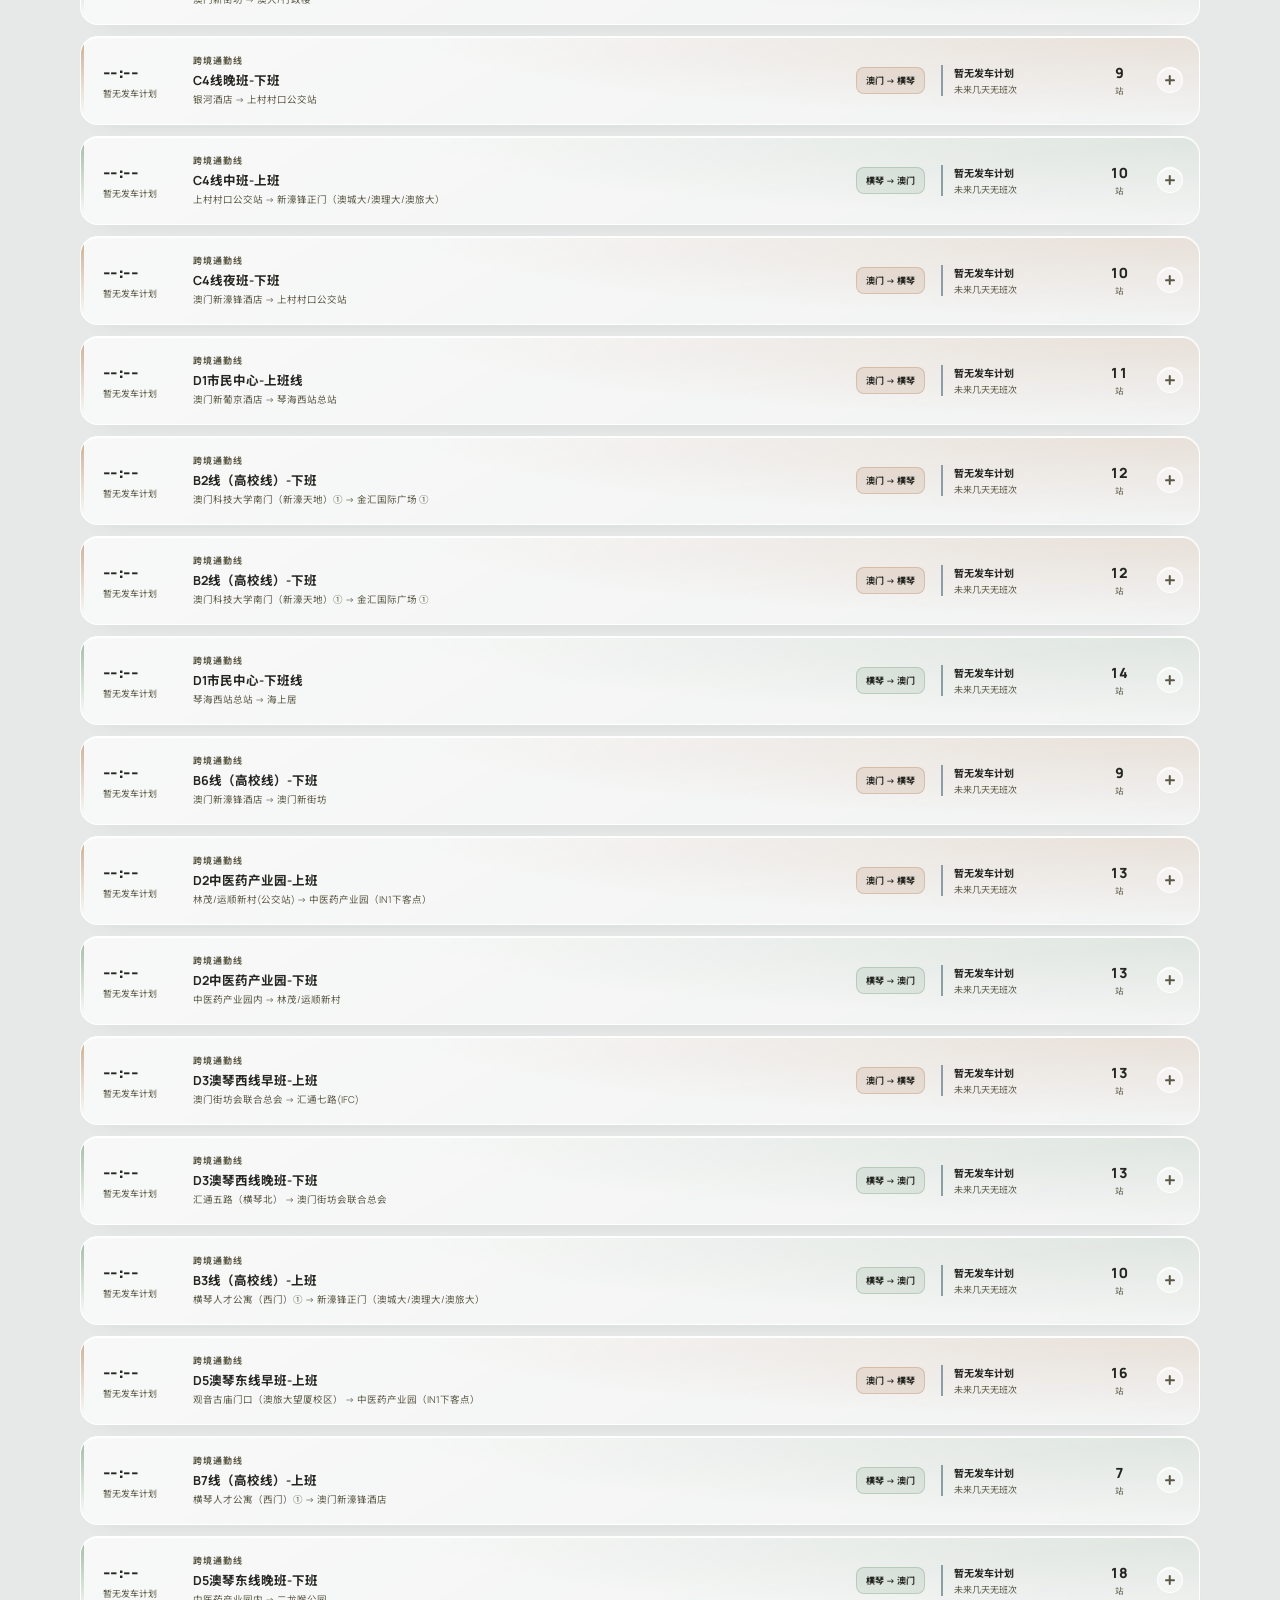
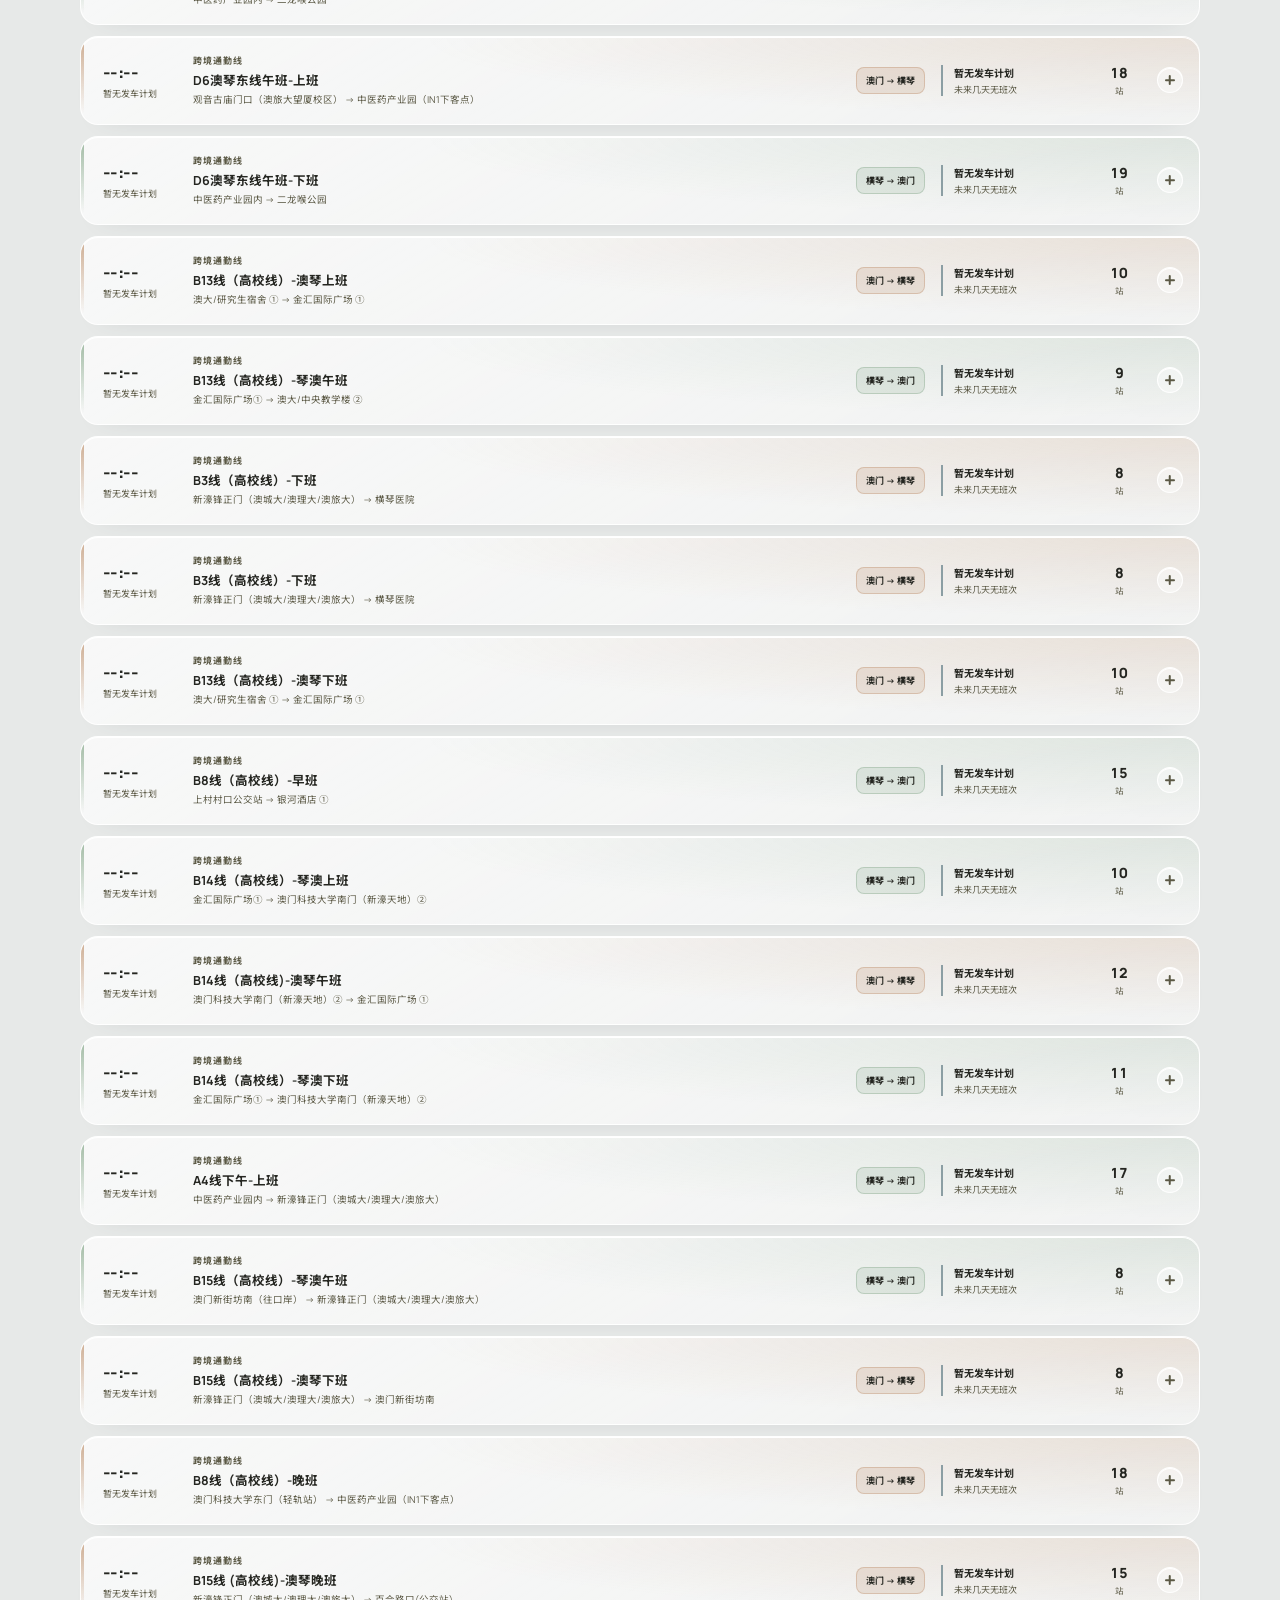
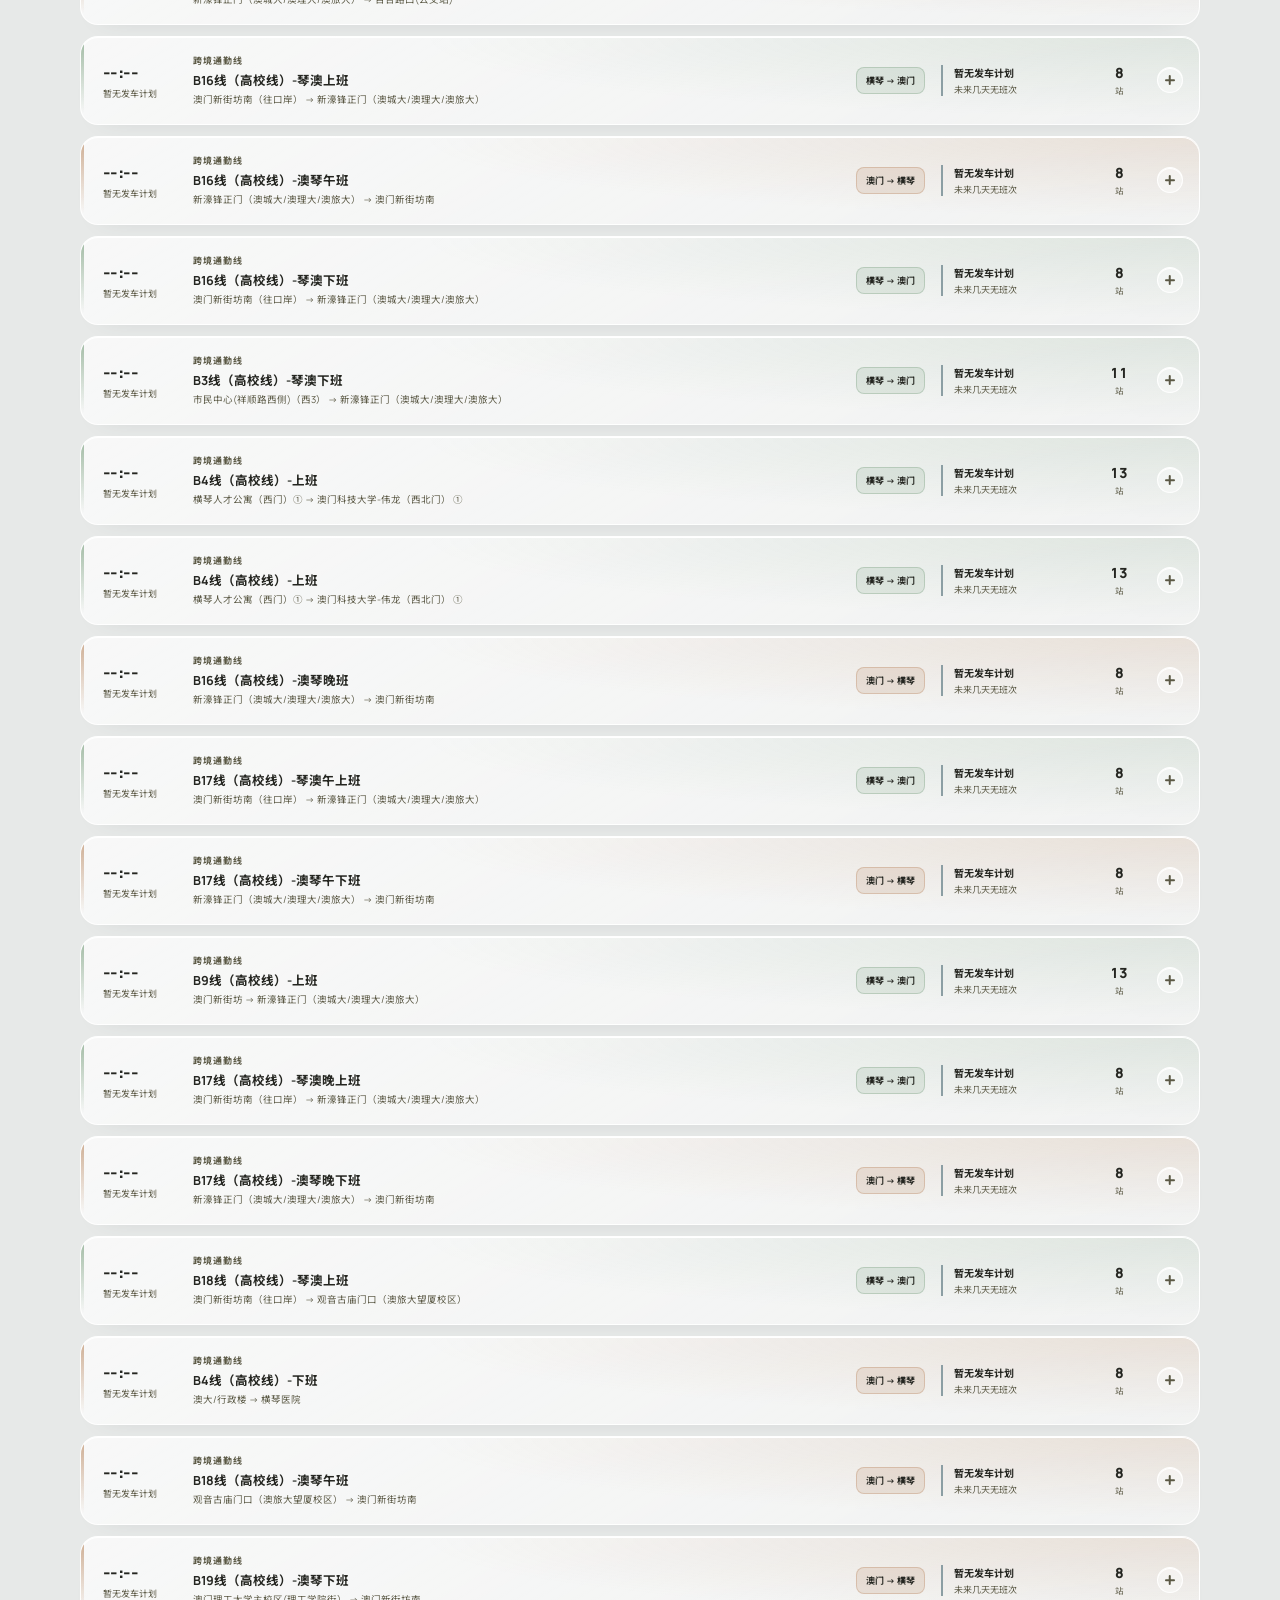
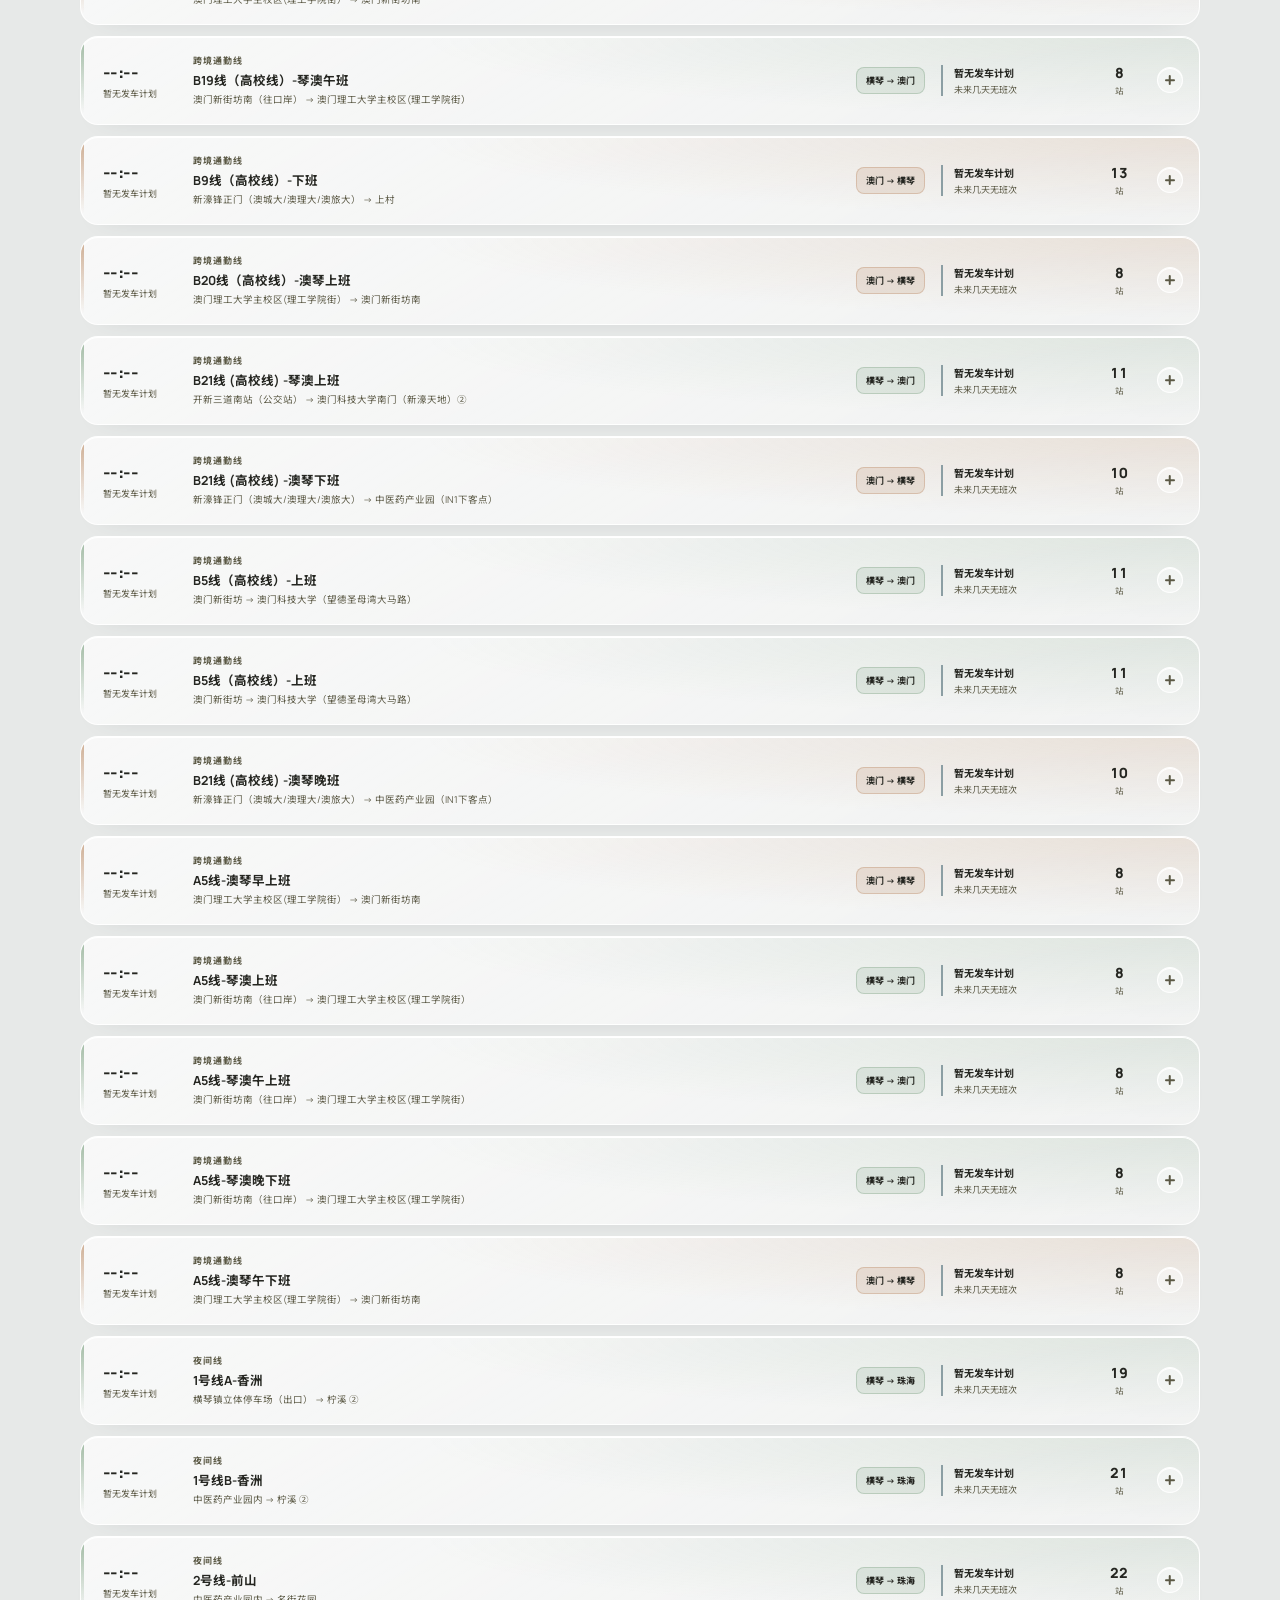
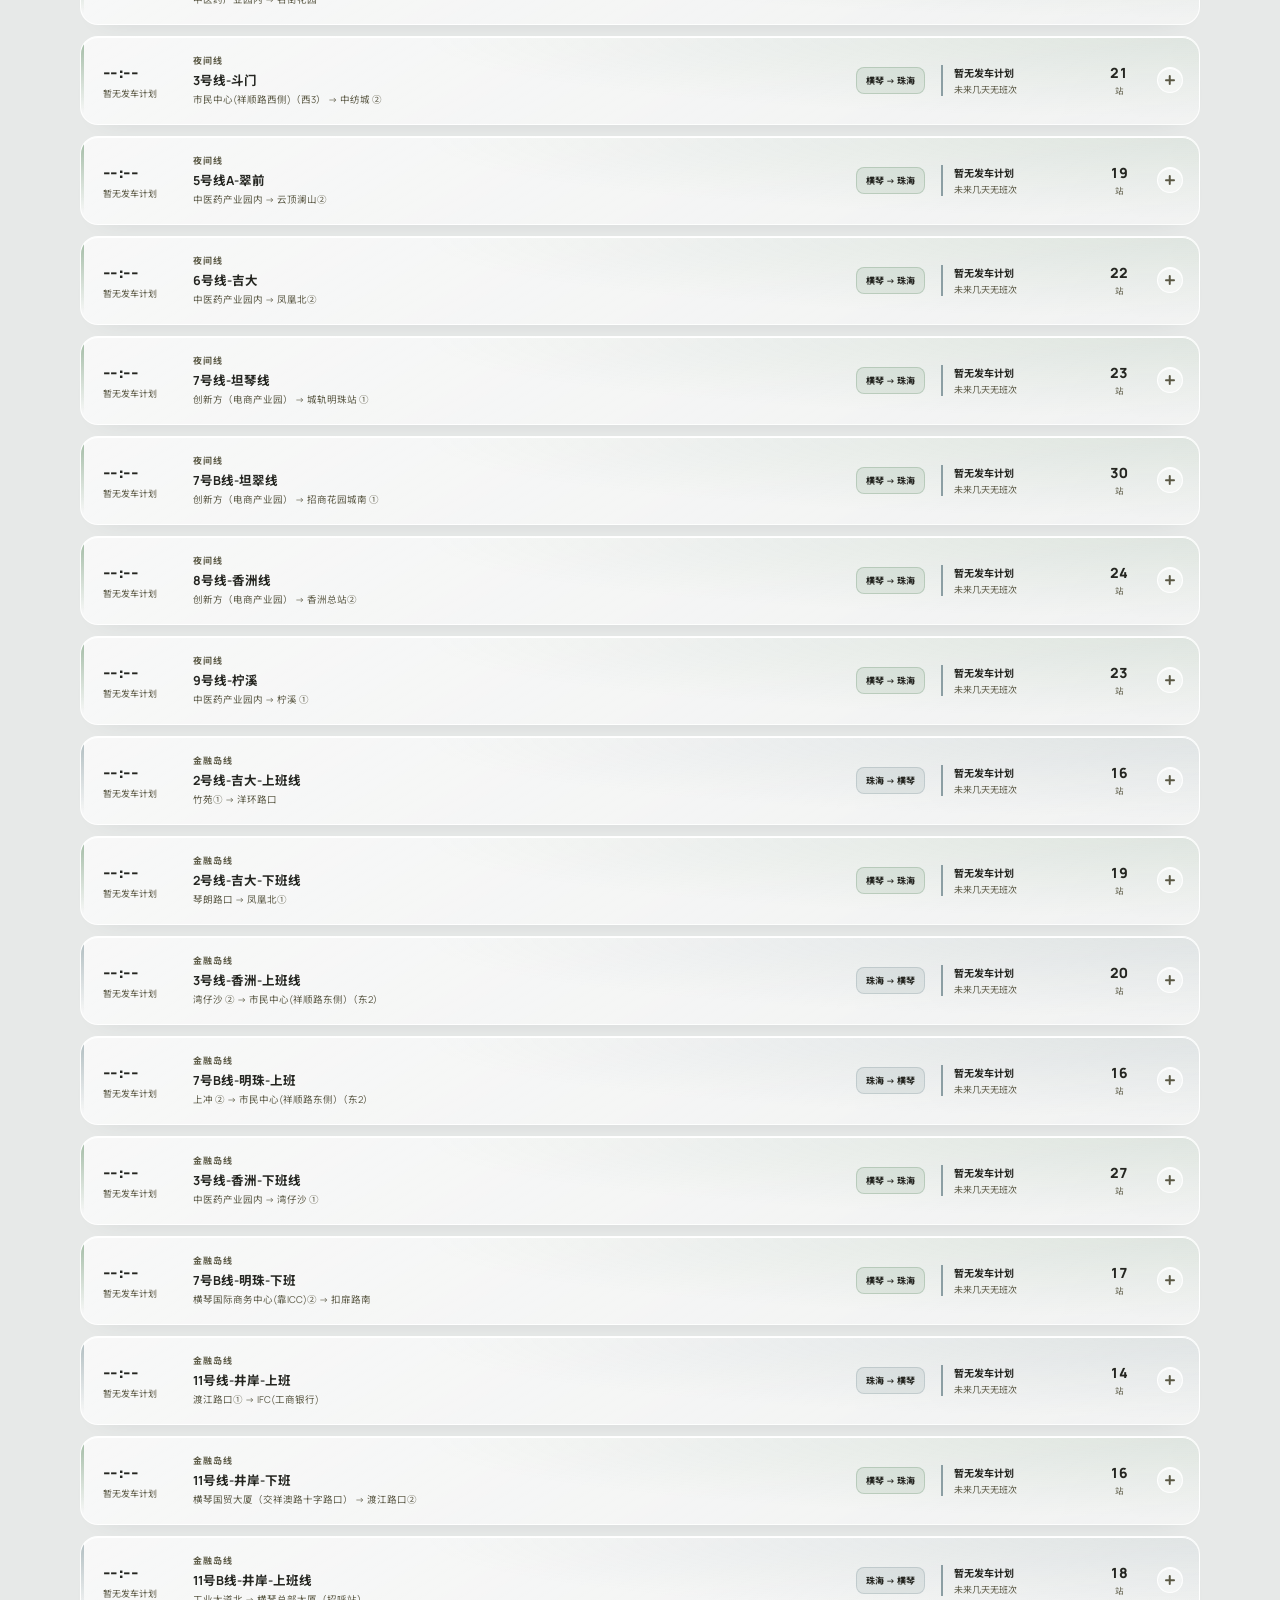
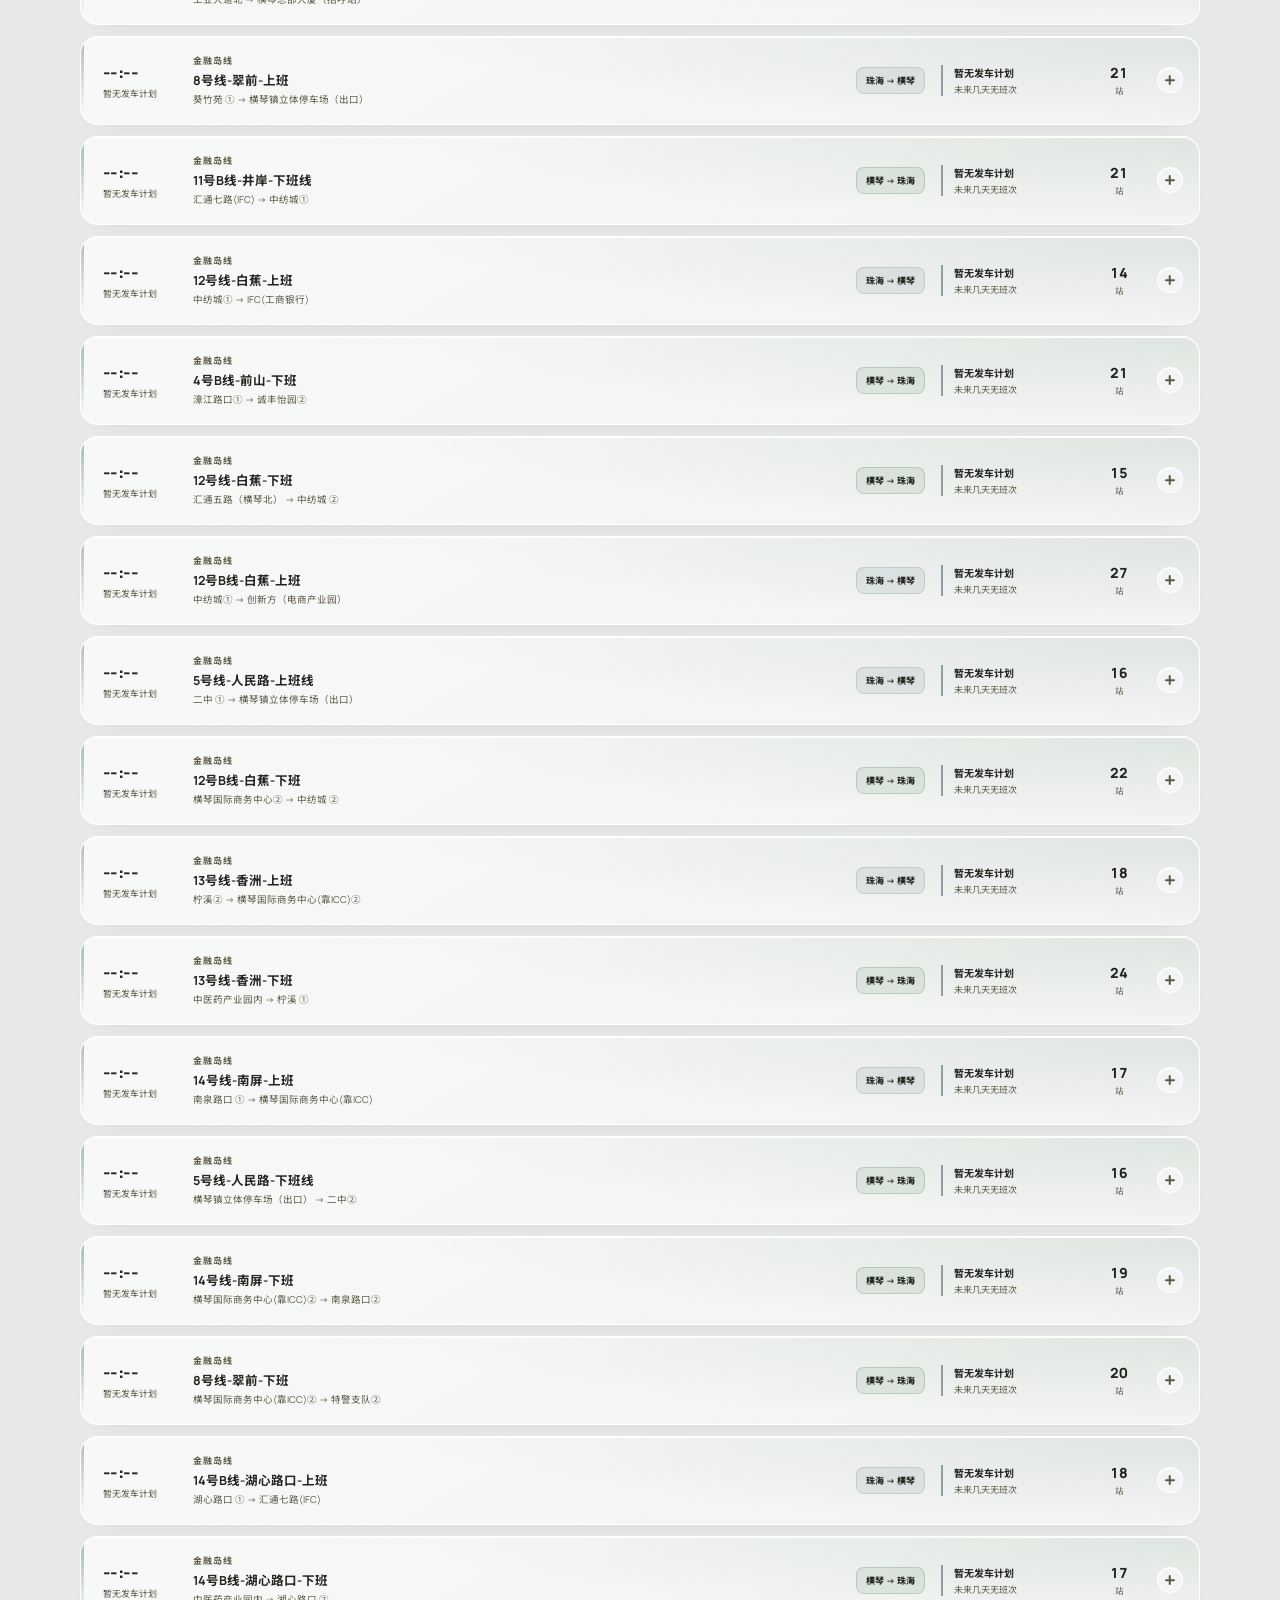
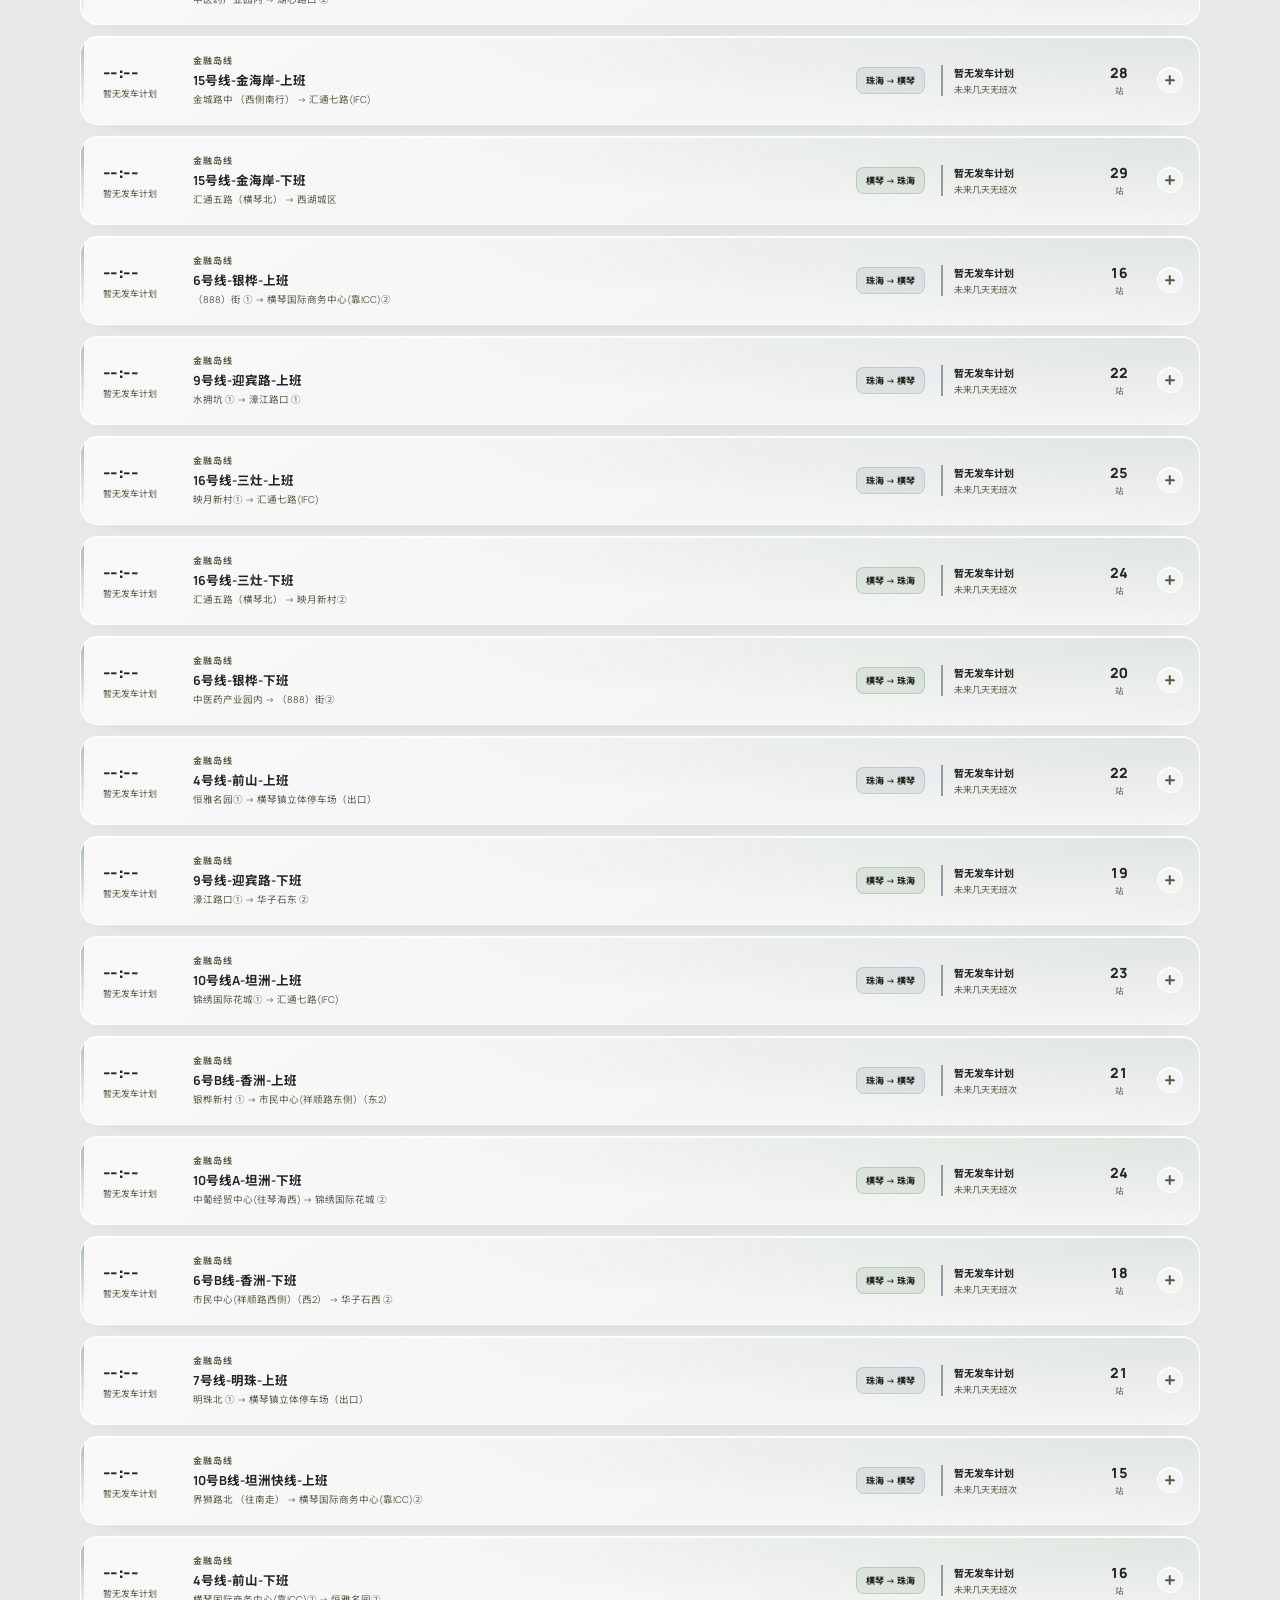
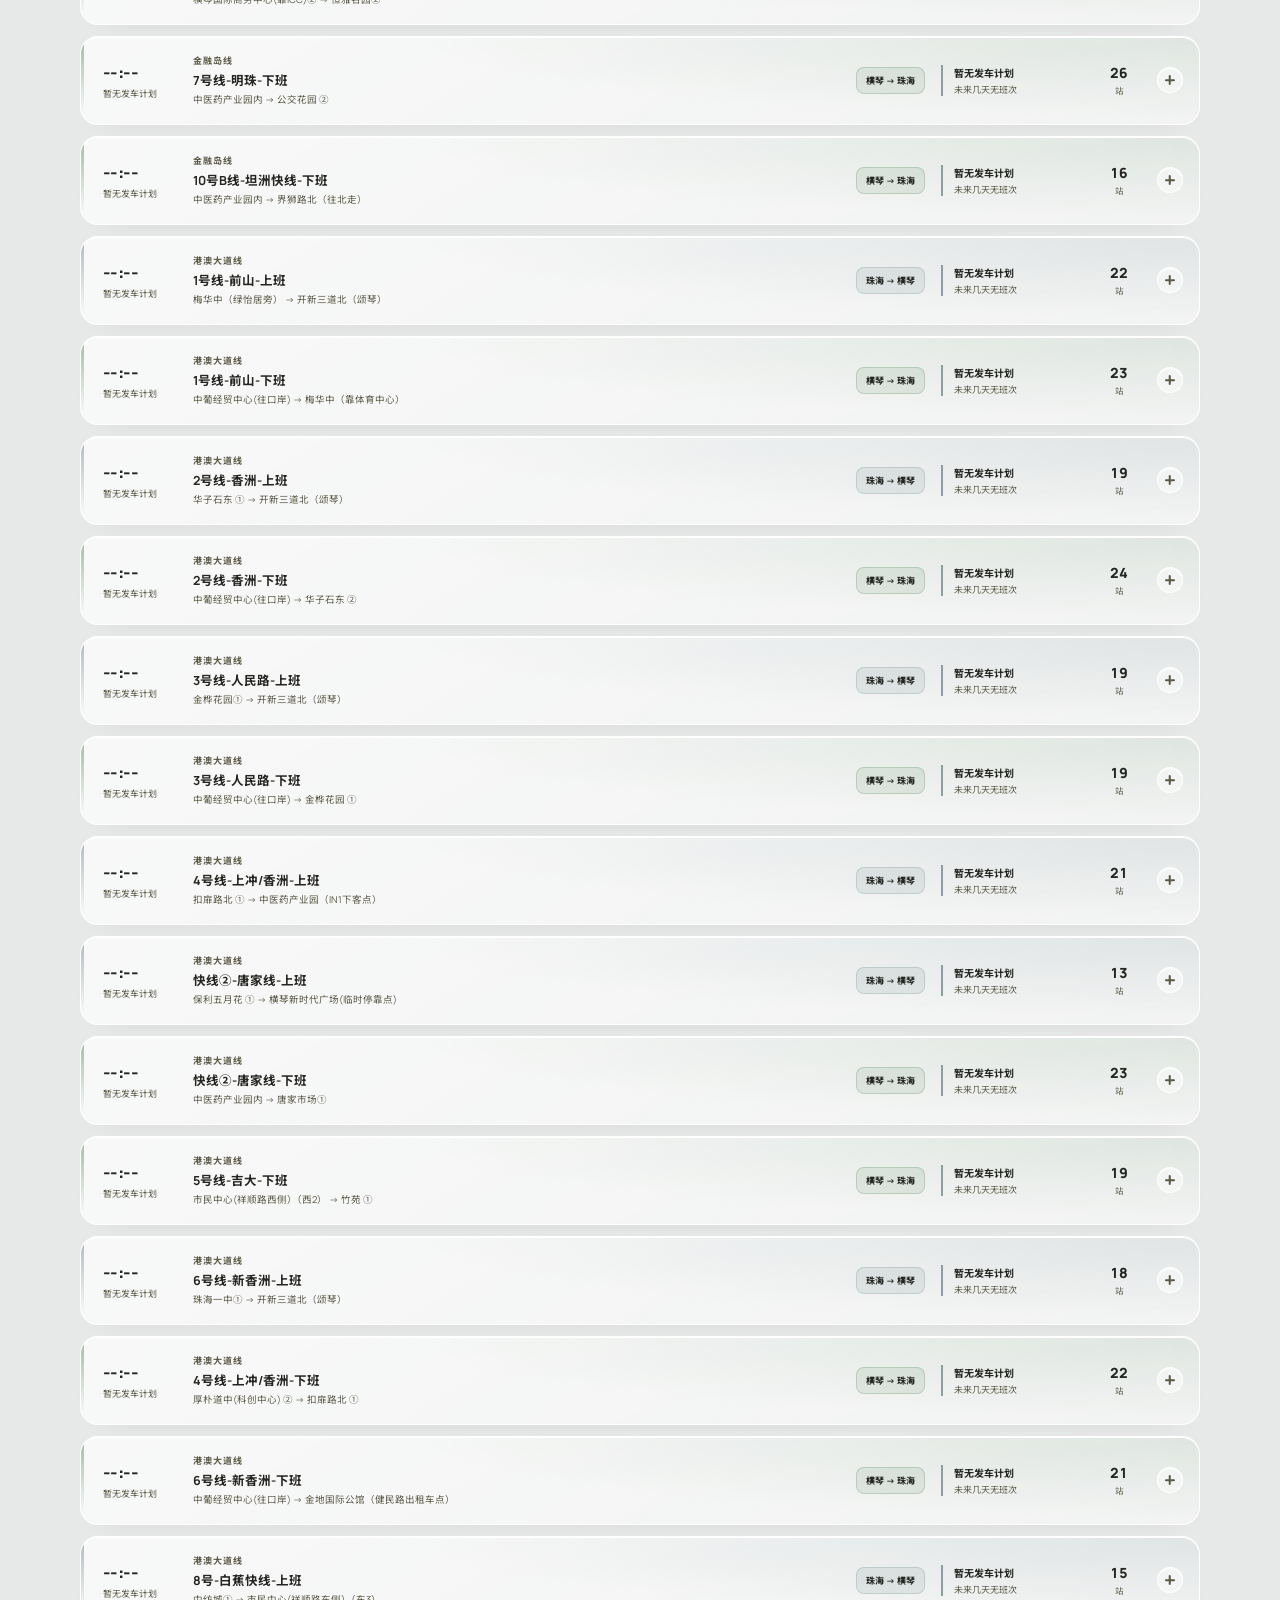
==== commit d3bf8fb2: "Clean up legacy UI code and fix consistency issues Remove unused styles, markup hooks, and script co" ====
--- a/routes.html
+++ b/routes.html
@@ -10,16 +10,13 @@
   <link rel="preconnect" href="https://fonts.googleapis.com" />
   <link rel="preconnect" href="https://fonts.gstatic.com" crossorigin />
   <link href="https://fonts.googleapis.com/css2?family=Manrope:wght@400;500;600;700;800&family=Noto+Sans+SC:wght@400;500;600;700;800&display=swap" rel="stylesheet" />
-  <link rel="stylesheet" href="styles.css?v=20261026-motion8" />
+  <link rel="stylesheet" href="styles.css?v=20261026-audit5" />
 </head>
-<body class="routes-page">
+<body>
   <div class="ambient" aria-hidden="true">
-    <span class="ambient__orb ambient__orb--mint"></span>
-    <span class="ambient__orb ambient__orb--sky"></span>
-    <span class="ambient__orb ambient__orb--lavender"></span>
-    <span class="ambient__orb ambient__orb--peach"></span>
-    <span class="ambient__orb ambient__orb--aqua"></span>
-    <span class="ambient__orb ambient__orb--rose"></span>
+    <span class="ambient__orb ambient__orb--mist"></span>
+    <span class="ambient__orb ambient__orb--cream"></span>
+    <span class="ambient__orb ambient__orb--bluegray"></span>
   </div>
   <svg class="glass-defs" aria-hidden="true" focusable="false">
     <filter id="glass-distort" x="-15%" y="-15%" width="130%" height="130%">
@@ -65,7 +62,7 @@
             <span class="region-legend__item region-legend__item--zhuhai"><i></i>珠海</span>
           </div>
         </div>
-        <a class="routes-button routes-button--back" href="index.html" aria-label="返回主页查询后续班次">
+        <a class="routes-button" href="index.html" aria-label="返回主页查询后续班次">
           <span class="routes-button__icon">
             <svg viewBox="0 0 24 24" fill="none" stroke="currentColor" stroke-width="1.8" stroke-linecap="round" stroke-linejoin="round" aria-hidden="true" focusable="false"><path d="M19 12H6M11 6l-6 6 6 6"/></svg>
           </span>
@@ -86,11 +83,11 @@
           <input id="routeSearch" type="search" placeholder="搜索线路或站点" autocomplete="off" />
         </label>
         <div class="route-filters" id="routeFilters" role="group" aria-label="线路方向">
-          <button type="button" class="is-selected" data-filter="all">全部</button>
-          <button type="button" data-filter="1-2">横琴 → 澳门</button>
-          <button type="button" data-filter="2-1">澳门 → 横琴</button>
-          <button type="button" data-filter="1-3">横琴 → 珠海</button>
-          <button type="button" data-filter="3-1">珠海 → 横琴</button>
+          <button type="button" class="is-selected" data-filter="all" aria-pressed="true"><span class="route-filter__check" aria-hidden="true">✓</span>全部</button>
+          <button type="button" data-filter="1-2" aria-pressed="false"><span class="route-filter__check" aria-hidden="true">✓</span>横琴 → 澳门</button>
+          <button type="button" data-filter="2-1" aria-pressed="false"><span class="route-filter__check" aria-hidden="true">✓</span>澳门 → 横琴</button>
+          <button type="button" data-filter="1-3" aria-pressed="false"><span class="route-filter__check" aria-hidden="true">✓</span>横琴 → 珠海</button>
+          <button type="button" data-filter="3-1" aria-pressed="false"><span class="route-filter__check" aria-hidden="true">✓</span>珠海 → 横琴</button>
         </div>
       </section>
 
@@ -111,7 +108,7 @@
       <span><a href="index.html">返回通勤助手</a> · <a href="https://github.com/realcwj/tongqinhao" target="_blank" rel="noopener">GitHub 仓库</a> · 数据来源于公开接口</span>
     </footer>
   </div>
-  <script src="config.js?v=20261026-palette-unify1" defer></script>
-  <script src="routes.js?v=20261026-motion4" defer></script>
+  <script src="config.js?v=20261026-audit5" defer></script>
+  <script src="routes.js?v=20261026-audit5" defer></script>
 </body>
 </html>
--- a/styles.css
+++ b/styles.css
@@ -10,20 +10,14 @@
 
   --font-sans: "Manrope", "Noto Sans SC", -apple-system, BlinkMacSystemFont, "Segoe UI", sans-serif;
 
-  --porcelain: #e7e9e8;
-  --mist: #c3d5d7;
   --cream: #efefd5;
-  --sage: #879f88;
   --jade: #40a382;
   --bluegray: #8b9ea3;
-  --olive: #9c9253;
   --terracotta: #b98861;
-  --gray: #888888;
 
   /* 深橄榄强调色阶：用于避免浅色文字看不清 */
   --olive-deep: #5b5945;
   --olive-mid: #978b6b;
-  --sand: #b6a97b;
   --paper-warm: #fdefcd;
 
   /* 文本：正文使用 #252621，辅助文字使用深橄榄 */
@@ -31,7 +25,6 @@
   --ink-soft: #252621;
   --muted: #5b5945;
   --faint: #978b6b;
-  --line: rgba(91, 89, 69, .16);
 
   /* 统一选中态：任何可选项选中后都是同一种实心玉绿 */
   --selected-fill: var(--jade);
@@ -39,24 +32,19 @@
   --selected-subtext: var(--cream);
   --selected-shadow: rgba(37, 38, 33, .24);
 
+  /* 兼容旧变量名：--macau 系列表示主强调玉绿，不代表澳门区域；澳门区域用 --region-macau */
   --macau: var(--jade);
   --macau-deep: var(--jade);
-  --macau-fill: var(--jade);
-  --macau-fill-deep: var(--sage);
   --macau-soft: rgba(64, 163, 130, .14);
   --macau-border: rgba(64, 163, 130, .34);
 
+  /* 横琴：苔绿 */
   --hengqin: #779c7b;
-  --hengqin-deep: #779c7b;
-  --hengqin-fill: #779c7b;
-  --hengqin-fill-deep: #879f88;
   --hengqin-soft: rgba(119, 156, 123, .16);
   --hengqin-border: rgba(119, 156, 123, .34);
 
+  /* 珠海：青灰 */
   --zhuhai: var(--bluegray);
-  --zhuhai-deep: var(--bluegray);
-  --zhuhai-fill: var(--bluegray);
-  --zhuhai-fill-deep: var(--bluegray);
   --zhuhai-soft: rgba(139, 158, 163, .18);
   --zhuhai-border: rgba(139, 158, 163, .34);
 
@@ -65,18 +53,15 @@
   --gold-soft: rgba(253, 239, 205, .72);
   --gold-border: rgba(182, 169, 123, .45);
 
+  /* 澳门：陶土 */
   --region-macau: var(--terracotta);
   --region-macau-deep: var(--terracotta);
-  --region-macau-fill: var(--terracotta);
-  --region-macau-fill-deep: var(--terracotta);
   --region-macau-soft: rgba(185, 136, 97, .18);
   --region-macau-border: rgba(185, 136, 97, .36);
 
-  --danger: var(--terracotta);
   --radius-xl: 28px;
   --radius-lg: 22px;
   --radius-md: 16px;
-  --radius-sm: 12px;
 
   --glass-blur: blur(14px) saturate(130%) brightness(1.02);
   --glass-shadow:
@@ -184,7 +169,7 @@
   transform: translateZ(0);
 }
 
-.ambient__orb--mint {
+.ambient__orb--mist {
   top: -16vw;
   left: 1vw;
   width: min(38vw, 540px);
@@ -194,7 +179,7 @@
   animation: orbDriftA 38s ease-in-out infinite alternate;
 }
 
-.ambient__orb--sky {
+.ambient__orb--cream {
   top: -12vh;
   right: 5vw;
   width: min(36vw, 520px);
@@ -204,7 +189,7 @@
   animation: orbDriftB 44s ease-in-out infinite alternate;
 }
 
-.ambient__orb--lavender {
+.ambient__orb--bluegray {
   top: 25vh;
   right: -4vw;
   width: min(30vw, 430px);
@@ -212,36 +197,6 @@
   opacity: .18;
   background: radial-gradient(circle at 50% 50%, rgba(139, 158, 163, .82), rgba(139, 158, 163, .2) 56%, transparent 74%);
   animation: orbDriftC 40s ease-in-out infinite alternate;
-}
-
-.ambient__orb--peach {
-  top: 35vh;
-  left: -2vw;
-  width: min(32vw, 460px);
-  aspect-ratio: 1;
-  opacity: .05;
-  background: radial-gradient(circle at 50% 50%, rgba(195, 213, 215, .72), rgba(195, 213, 215, .16) 56%, transparent 74%);
-  animation: orbDriftB 46s ease-in-out infinite alternate-reverse;
-}
-
-.ambient__orb--aqua {
-  top: 66vh;
-  right: 7vw;
-  width: min(30vw, 430px);
-  aspect-ratio: 1;
-  opacity: .05;
-  background: radial-gradient(circle at 50% 50%, rgba(139, 158, 163, .7), rgba(139, 158, 163, .16) 56%, transparent 74%);
-  animation: orbDriftC 42s ease-in-out infinite alternate;
-}
-
-.ambient__orb--rose {
-  top: 82vh;
-  left: 11vw;
-  width: min(24vw, 360px);
-  aspect-ratio: 1;
-  opacity: .04;
-  background: radial-gradient(circle at 50% 50%, rgba(139, 158, 163, .7), rgba(139, 158, 163, .16) 56%, transparent 74%);
-  animation: orbDriftA 48s ease-in-out infinite alternate-reverse;
 }
 
 @keyframes orbDriftA {
@@ -910,29 +865,9 @@
   line-height: 1.7;
 }
 
-.region-section .section-kicker { color: var(--hengqin-deep); }
-
-.region-section .ai-badge {
-  color: var(--hengqin-deep);
-  border-color: var(--hengqin-border);
-  background: var(--hengqin-soft);
-}
-
-.departures-section .section-kicker { color: var(--zhuhai-deep); }
-
-.routes-main .route-results-heading .section-kicker { color: var(--zhuhai-deep); }
-
 /* ============================================================
    快速选择
    ============================================================ */
-
-.quick-section {
-  background:
-    radial-gradient(120% 90% at 8% -16%, rgba(255, 255, 255, .9), transparent 58%),
-    radial-gradient(85% 120% at 100% 0%, rgba(239, 239, 213, .5), transparent 56%),
-    radial-gradient(70% 110% at 0% 100%, rgba(195, 213, 215, .35), transparent 60%),
-    linear-gradient(152deg, rgba(239, 239, 213, .6), rgba(255, 255, 255, .55) 48%, rgba(231, 233, 232, .74));
-}
 
 .quick-actions {
   display: grid;
@@ -1084,8 +1019,6 @@
   --accent: var(--hengqin);
   --accent-soft: var(--hengqin-soft);
   --accent-border: var(--hengqin-border);
-  --accent-fill: var(--hengqin-fill);
-  --accent-fill-deep: var(--hengqin-fill-deep);
   position: relative;
   display: flex;
   align-items: center;
@@ -1133,8 +1066,6 @@
   --accent: var(--region-macau);
   --accent-soft: var(--region-macau-soft);
   --accent-border: var(--region-macau-border);
-  --accent-fill: var(--region-macau-fill);
-  --accent-fill-deep: var(--region-macau-fill-deep);
   background:
     radial-gradient(90% 140% at 100% 0%, rgba(239, 239, 213, .7), transparent 60%),
     radial-gradient(90% 140% at 0% 100%, var(--region-macau-soft), transparent 62%),
@@ -1145,16 +1076,12 @@
   --accent: var(--hengqin);
   --accent-soft: var(--hengqin-soft);
   --accent-border: var(--hengqin-border);
-  --accent-fill: var(--hengqin-fill);
-  --accent-fill-deep: var(--hengqin-fill-deep);
 }
 
 .direction-option--zhuhai {
   --accent: var(--zhuhai);
   --accent-soft: var(--zhuhai-soft);
   --accent-border: var(--zhuhai-border);
-  --accent-fill: var(--zhuhai-fill);
-  --accent-fill-deep: var(--zhuhai-fill-deep);
 }
 
 .direction-option::before {
@@ -1384,6 +1311,7 @@
   border-radius: 50%;
   background: var(--accent);
   box-shadow: 0 0 8px var(--accent);
+  transition: background-color .24s var(--ease), box-shadow .24s;
 }
 
 .distance {
@@ -1667,10 +1595,10 @@
 
 .station-picker__tag {
   margin-left: auto;
-  border: 1px solid transparent;
+  border: 1px solid var(--hengqin-border);
   border-radius: 999px;
   padding: 3px 8px;
-  color: var(--hengqin-deep);
+  color: var(--ink);
   background: var(--hengqin-soft);
   font-size: 9px;
   font-weight: 700;
@@ -1678,13 +1606,13 @@
 }
 
 .station-picker__tag--2 {
-  color: var(--macau-deep);
-  border-color: var(--macau-border);
-  background: var(--macau-soft);
+  color: var(--ink);
+  border-color: var(--region-macau-border);
+  background: var(--region-macau-soft);
 }
 
 .station-picker__tag--3 {
-  color: var(--zhuhai-deep);
+  color: var(--ink);
   border-color: var(--zhuhai-border);
   background: var(--zhuhai-soft);
 }
@@ -1720,7 +1648,7 @@
 
 .selected-context:empty { display: none; }
 
-.selected-context strong { color: var(--macau-deep); }
+.selected-context strong { color: var(--ink); }
 
 .departure-list {
   display: grid;
@@ -1822,7 +1750,7 @@
 
 .departure-card__route .departure-card__boarding {
   margin-top: 3px;
-  color: var(--hengqin-deep);
+  color: var(--muted);
   font-weight: 600;
 }
 
@@ -1833,7 +1761,7 @@
 
 .departure-card__countdown strong {
   display: block;
-  color: var(--macau-deep);
+  color: var(--ink);
   font-size: 13px;
   font-weight: 800;
   font-variant-numeric: tabular-nums;
@@ -1936,7 +1864,7 @@
   grid-template-rows: 0fr;
   border-top: 1px solid transparent;
   background: transparent;
-  transition: grid-template-rows .46s var(--ease), border-color .25s;
+  transition: grid-template-rows .5s var(--ease), border-color .25s;
 }
 
 .route-details__inner {
@@ -1949,7 +1877,7 @@
   background: rgba(255, 255, 255, .18);
   opacity: 0;
   transform: translateY(-6px);
-  transition: opacity .24s var(--ease), transform .34s var(--ease);
+  transition: opacity .26s var(--ease), transform .4s var(--ease);
 }
 
 .departure-card--expanded .route-details {
@@ -1960,7 +1888,7 @@
 .departure-card--expanded .route-details__body {
   opacity: 1;
   transform: none;
-  transition-delay: .06s;
+  transition-delay: .07s;
 }
 
 .route-timeline {
@@ -2035,8 +1963,6 @@
   background: var(--macau);
   box-shadow: 0 0 0 1px var(--macau), 0 0 10px rgba(64, 163, 130, .35);
 }
-
-.timeline-stop.is-allowed strong { color: var(--macau-deep); }
 
 /* ============================================================
    空状态 / 页脚
@@ -2107,7 +2033,7 @@
   transition: color .2s;
 }
 
-.footer a:hover { color: var(--macau-deep); }
+.footer a:hover { color: var(--gold); }
 
 /* ============================================================
    全部线路页
@@ -2224,6 +2150,9 @@
 }
 
 .route-filters button {
+  display: inline-flex;
+  align-items: center;
+  justify-content: center;
   min-height: 34px;
   padding: 0 13px;
   border-radius: 10px;
@@ -2234,6 +2163,18 @@
   transition: color .2s, background-color .22s, box-shadow .24s, transform .16s var(--ease);
 }
 
+.route-filter__check {
+  display: inline-block;
+  width: 8px;
+  flex: none;
+  margin-right: 5px;
+  opacity: 0;
+  font-size: 9px;
+  font-weight: 800;
+  line-height: 1;
+  transition: opacity .18s;
+}
+
 .route-filters button:hover {
   color: var(--ink);
   background: rgba(239, 239, 213, .55);
@@ -2247,12 +2188,8 @@
     0 10px 22px -12px rgba(64, 163, 130, .45);
 }
 
-.route-filters button.is-selected::before {
-  content: "\2713";
-  display: inline-block;
-  margin-right: 5px;
-  font-size: 9px;
-  font-weight: 800;
+.route-filters button.is-selected .route-filter__check {
+  opacity: 1;
   animation: checkPop .26s var(--ease) both;
 }
 
@@ -2400,7 +2337,7 @@
   padding: 6px 9px;
   border: 1px solid var(--hengqin-border);
   border-radius: 8px;
-  color: var(--hengqin-deep);
+  color: var(--ink);
   background: var(--hengqin-soft);
   font-size: 9px;
   font-weight: 700;
@@ -2408,14 +2345,14 @@
 }
 
 .direction-chip--2 {
-  border-color: var(--macau-border);
-  color: var(--macau-deep);
-  background: var(--macau-soft);
+  border-color: var(--region-macau-border);
+  color: var(--ink);
+  background: var(--region-macau-soft);
 }
 
 .direction-chip--3 {
   border-color: var(--zhuhai-border);
-  color: var(--zhuhai-deep);
+  color: var(--ink);
   background: var(--zhuhai-soft);
 }
 
@@ -2444,7 +2381,7 @@
 }
 
 .vehicle-chip.is-running { border-color: var(--macau); }
-.vehicle-chip.is-running strong { color: var(--macau-deep); }
+.vehicle-chip.is-running strong { color: var(--ink-soft); }
 
 .vehicle-chip.is-waiting { border-color: var(--gold-bright); }
 .vehicle-chip.is-waiting strong { color: var(--gold); }
@@ -2452,7 +2389,7 @@
 .vehicle-chip.is-finished { border-color: rgba(84, 104, 106, .22); }
 
 .vehicle-chip.is-idle { border-color: var(--zhuhai); }
-.vehicle-chip.is-idle strong { color: var(--zhuhai-deep); }
+.vehicle-chip.is-idle strong { color: var(--ink-soft); }
 
 .directory-card__meta { text-align: center; }
 
@@ -2589,8 +2526,8 @@
 }
 
 .directory-stop--2 .directory-stop__line {
-  background: var(--macau);
-  box-shadow: 0 0 0 1px var(--macau);
+  background: var(--region-macau);
+  box-shadow: 0 0 0 1px var(--region-macau);
 }
 
 .directory-stop--3 .directory-stop__line {
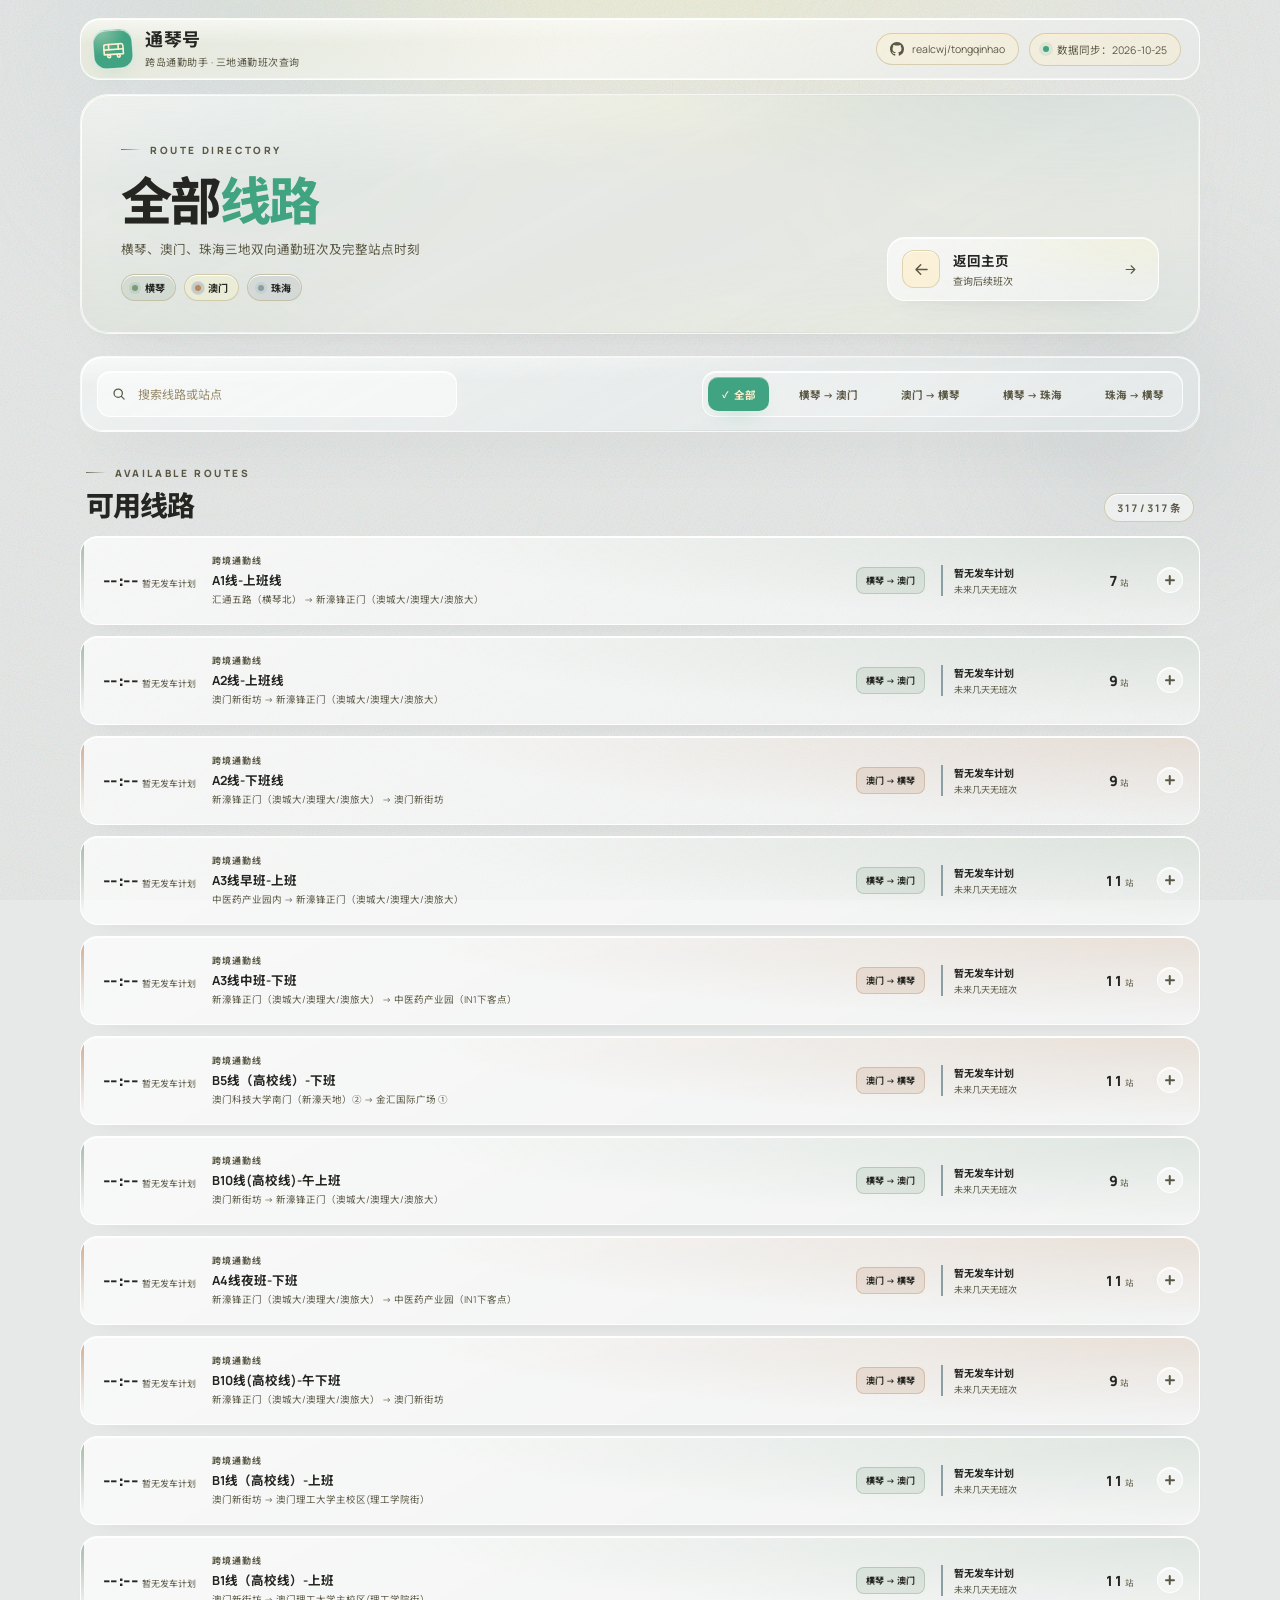
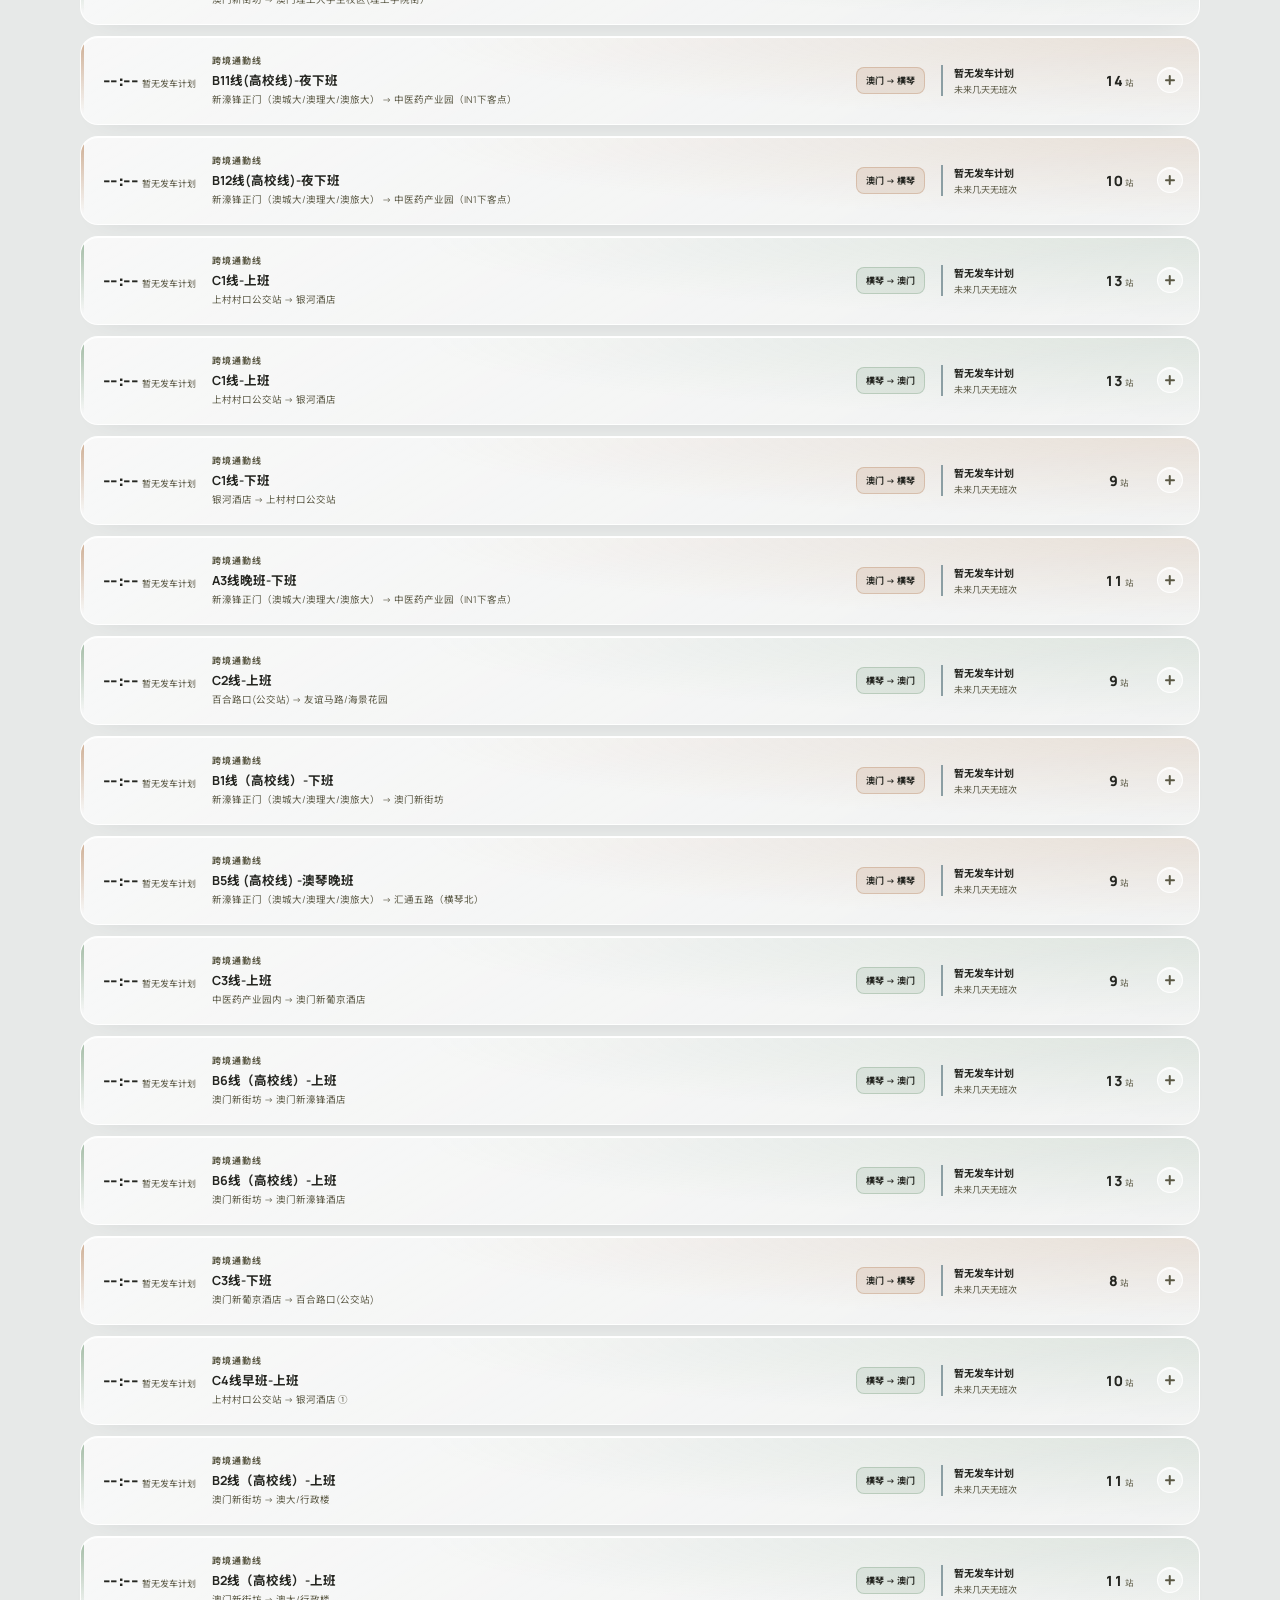
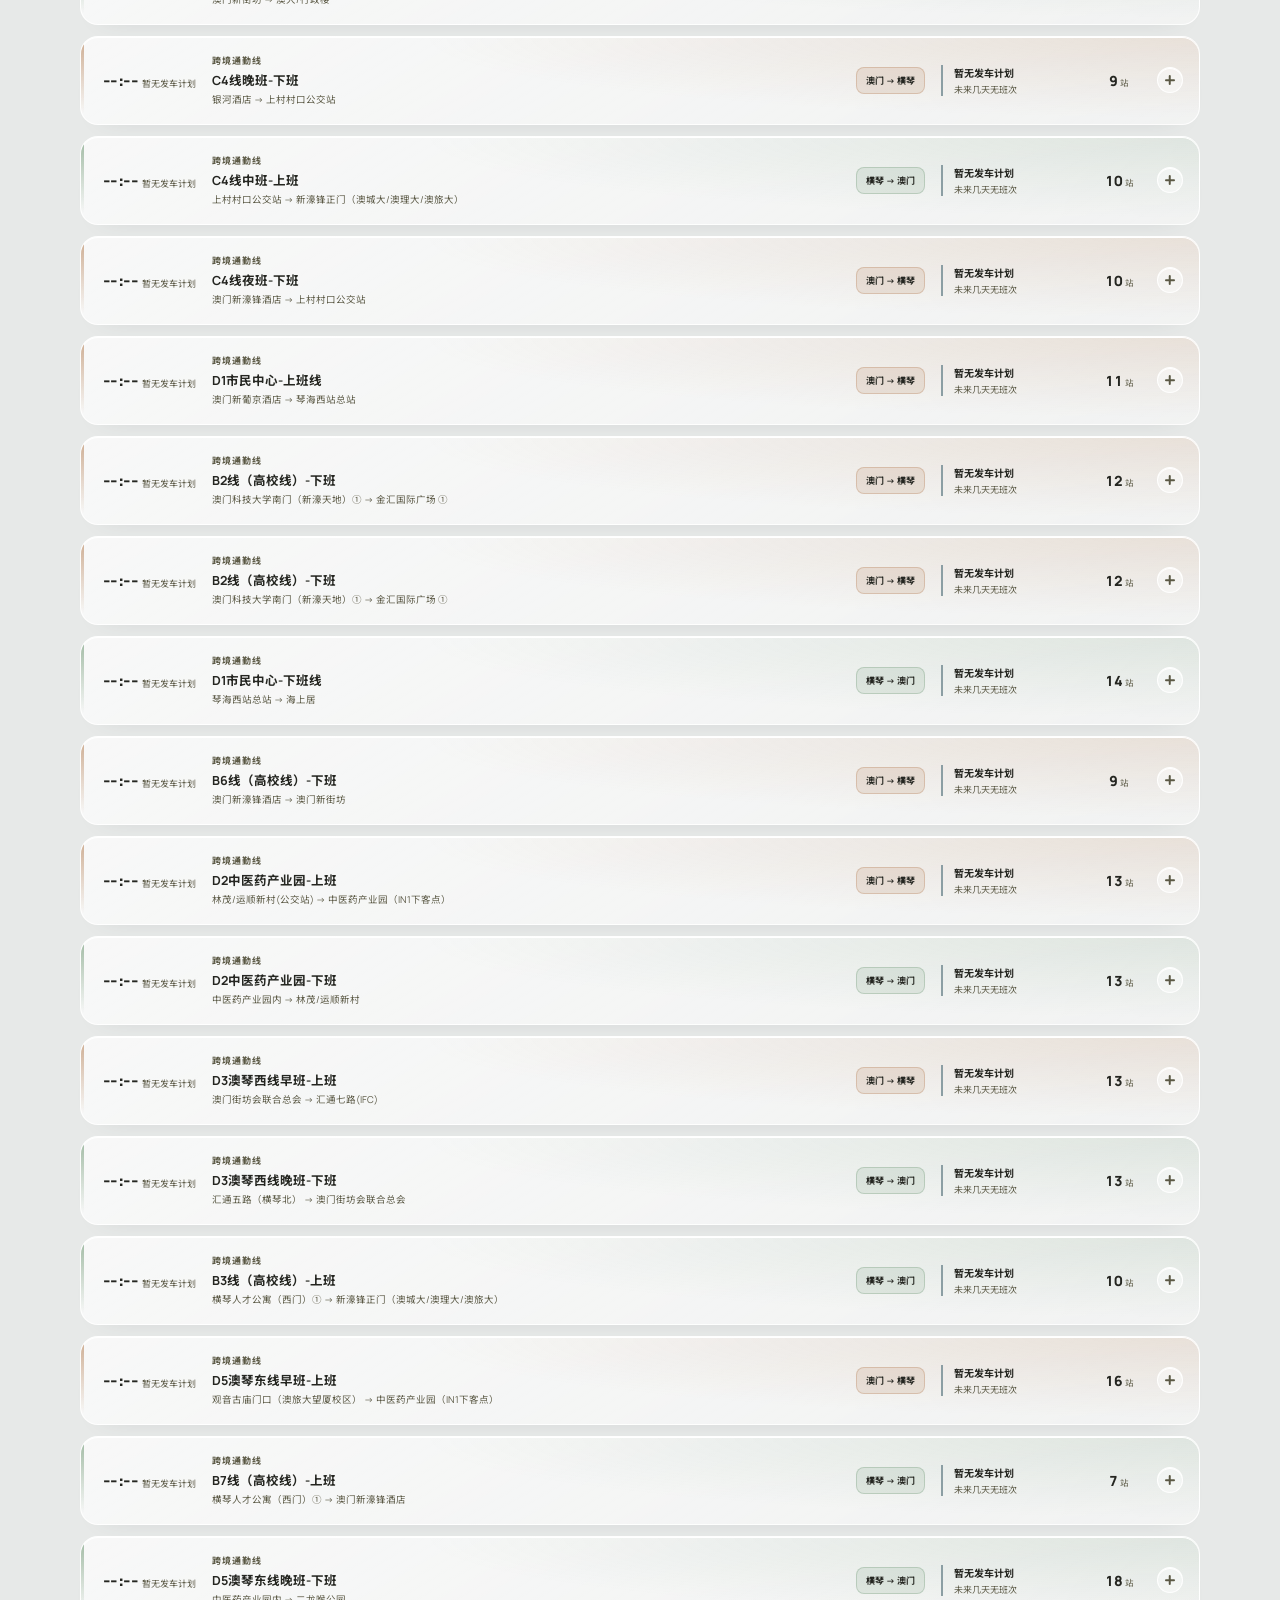
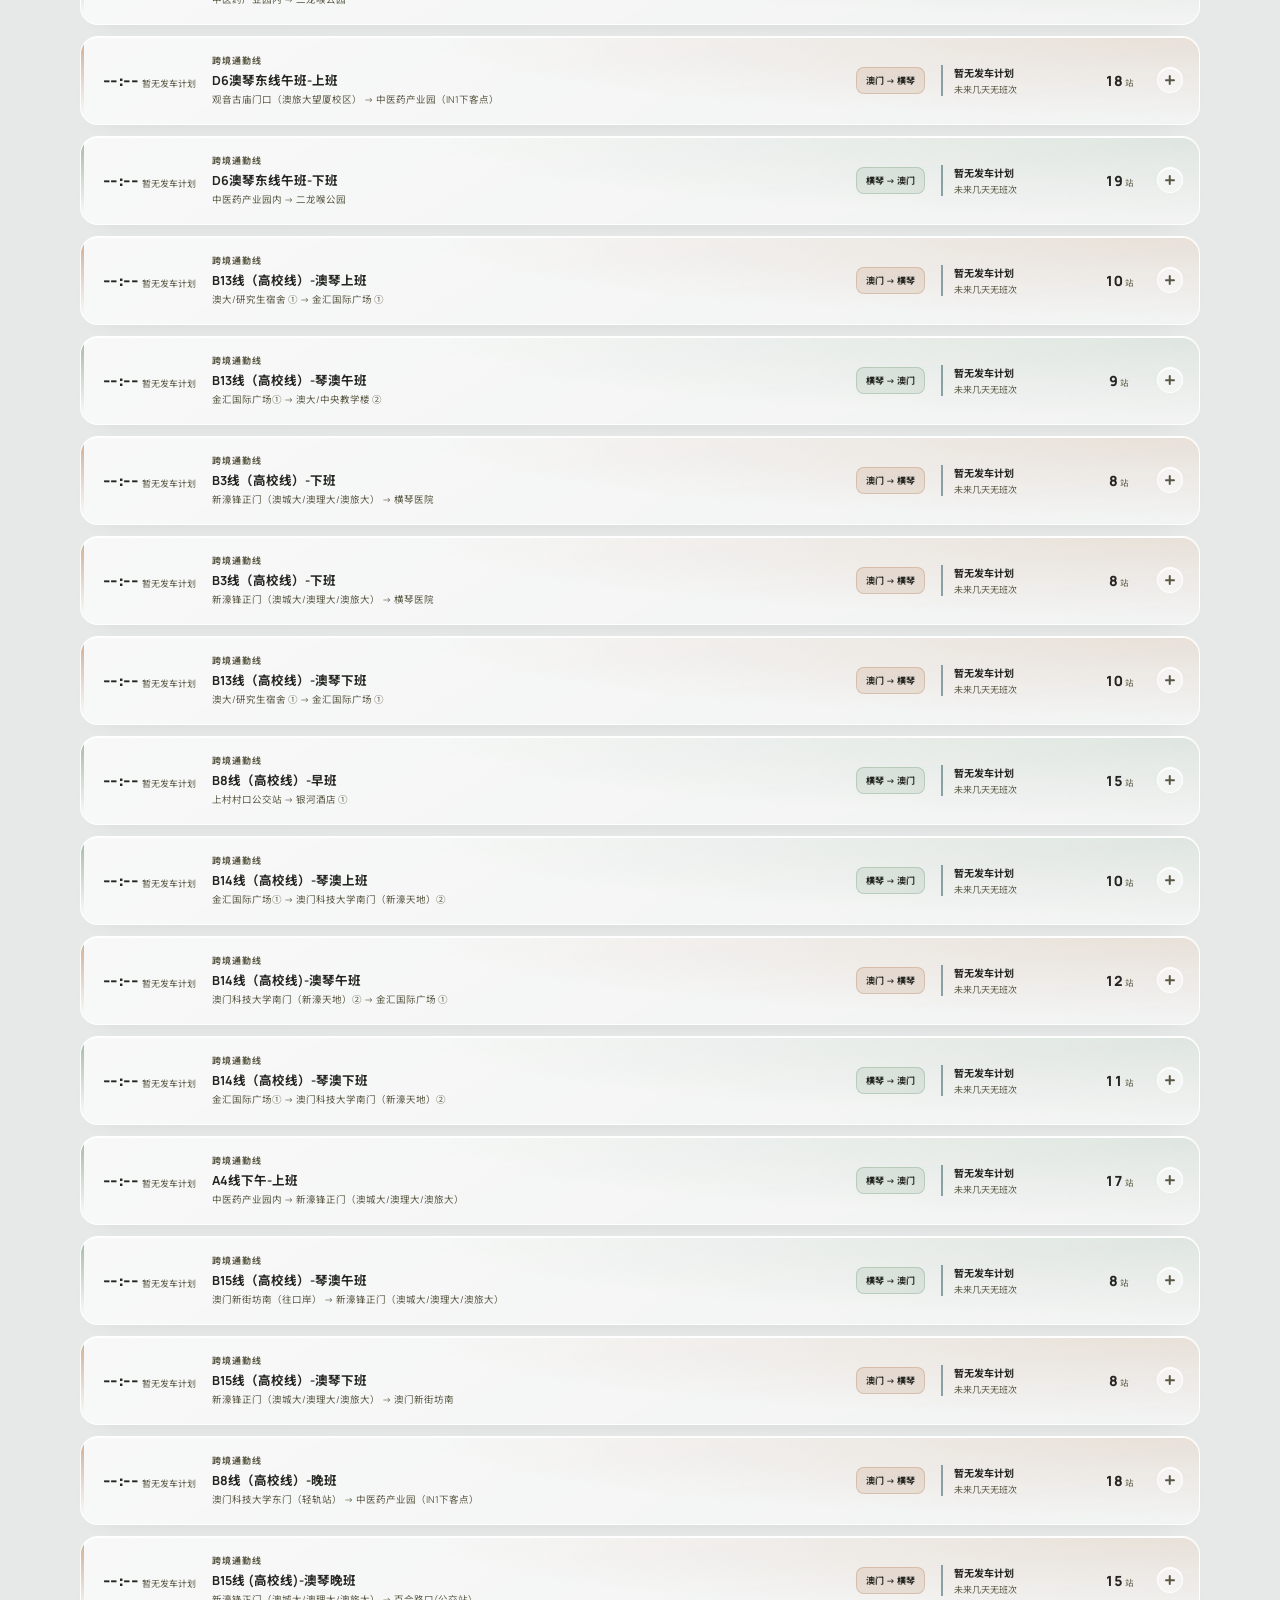
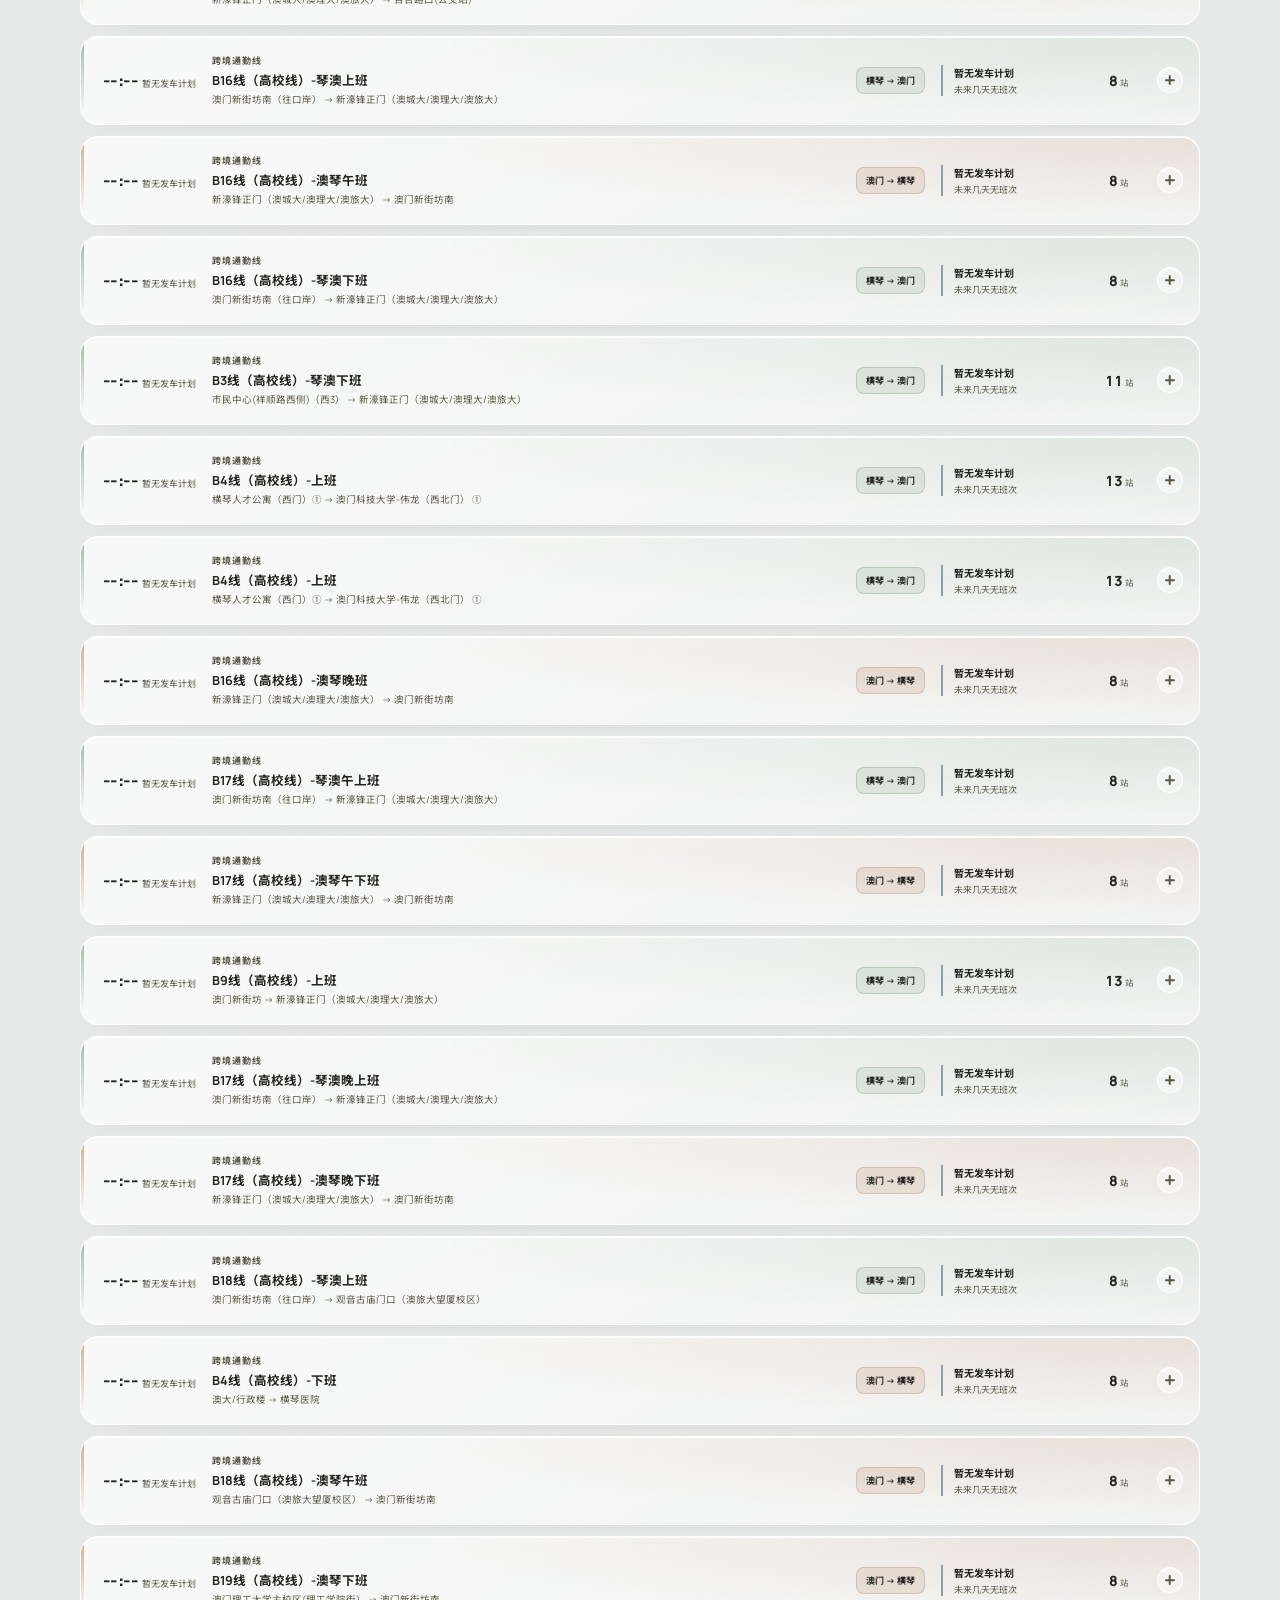
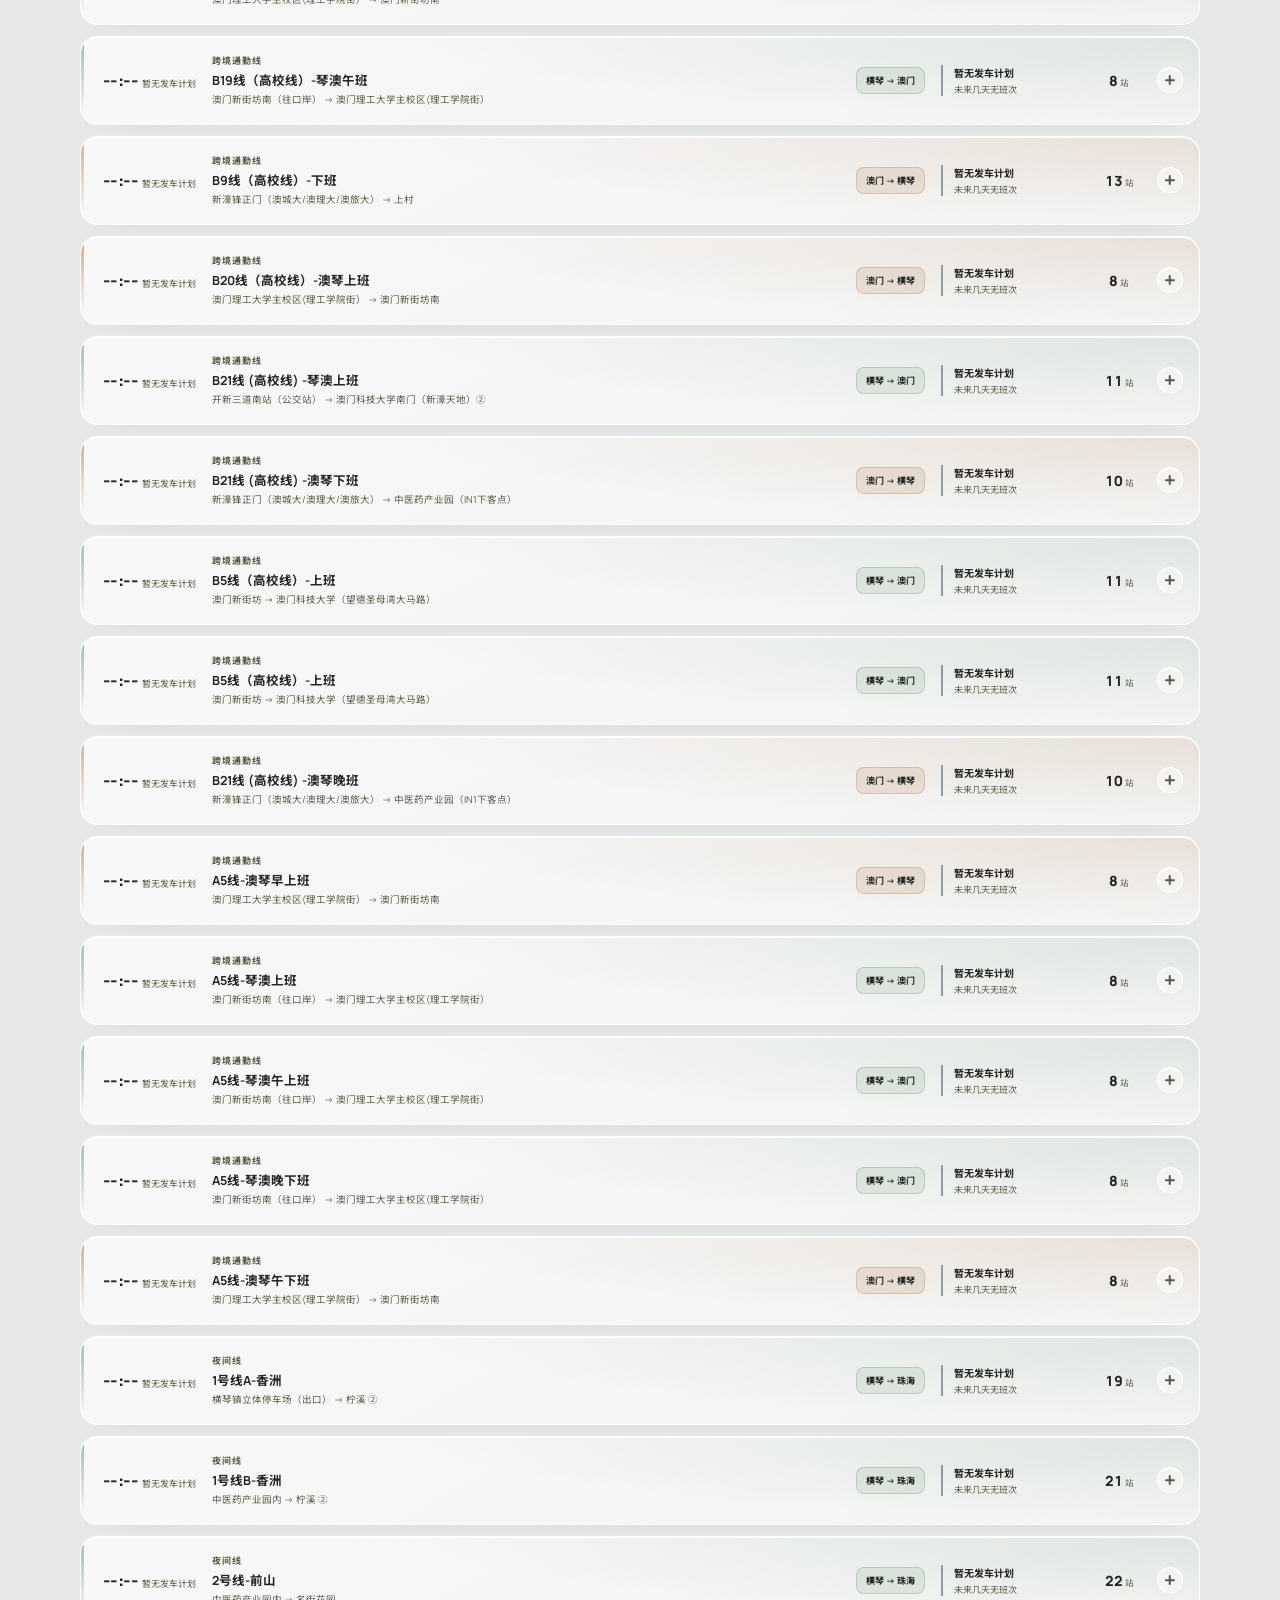
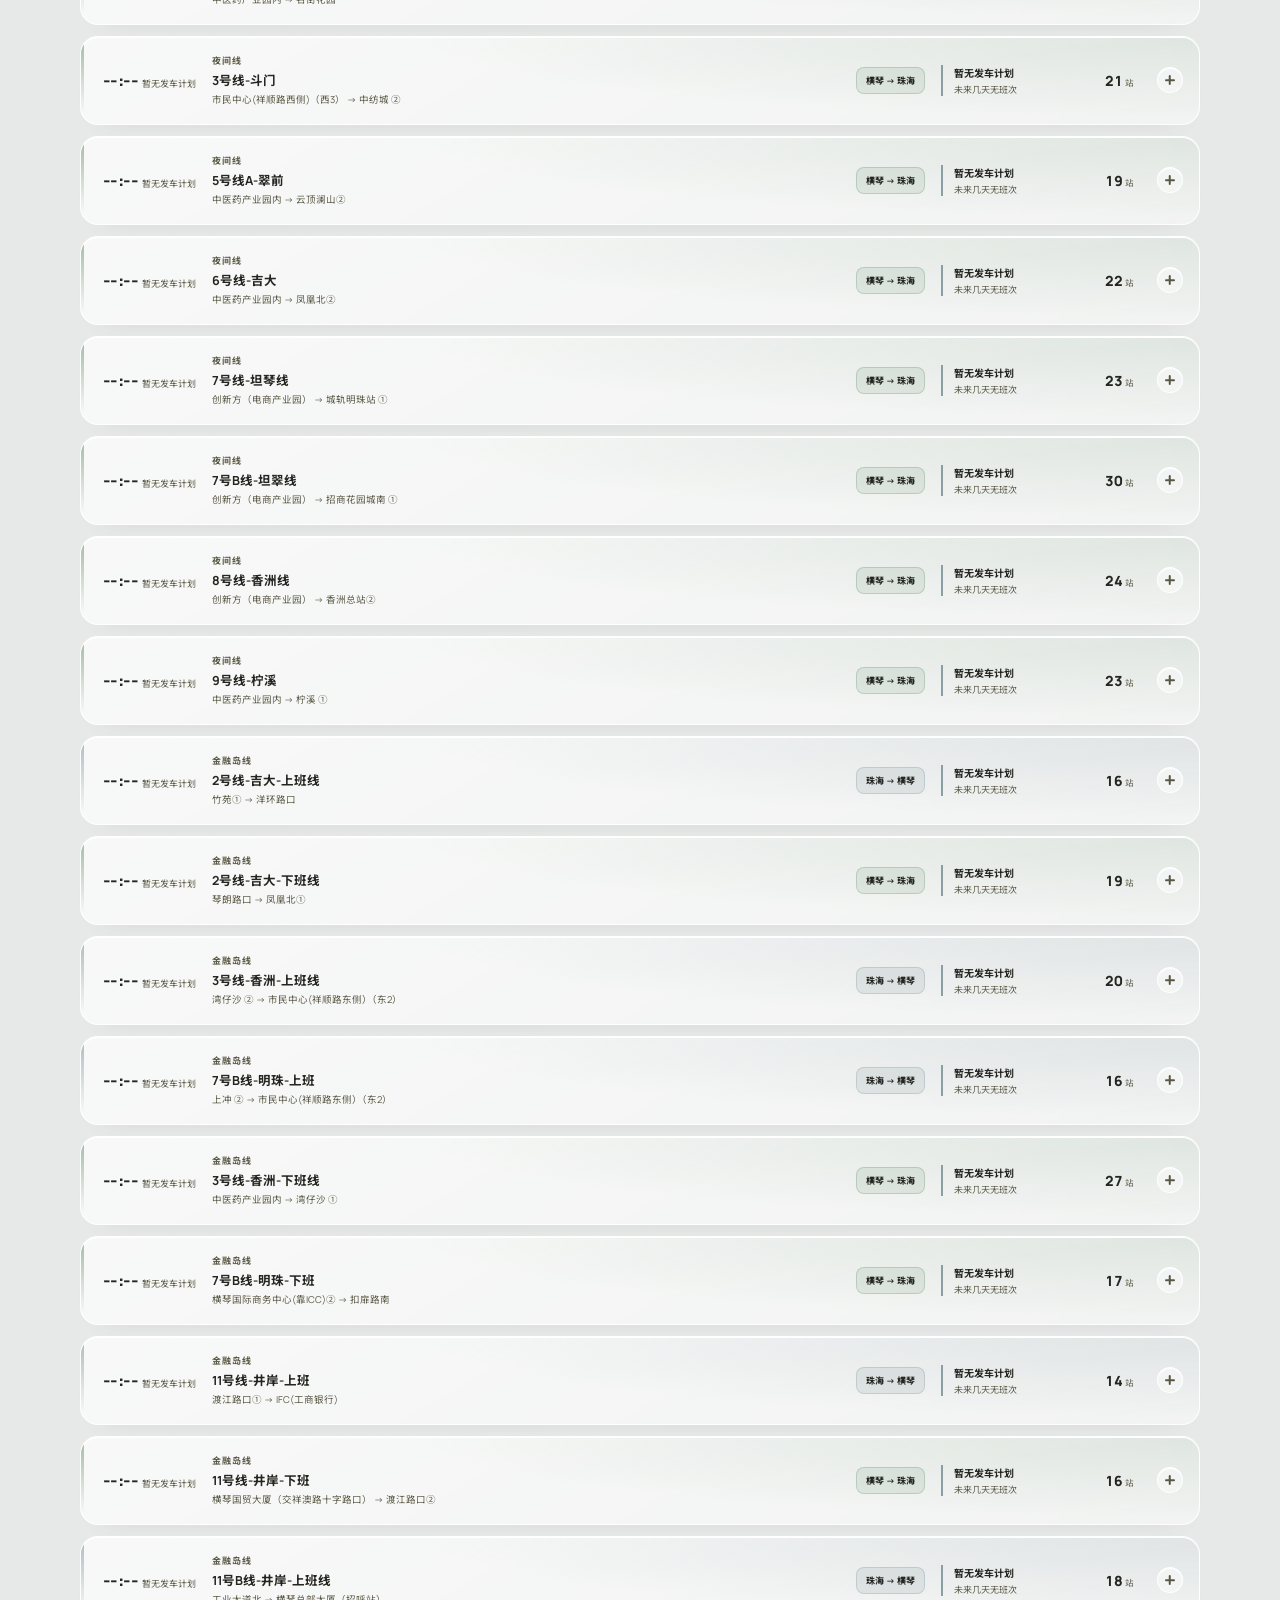
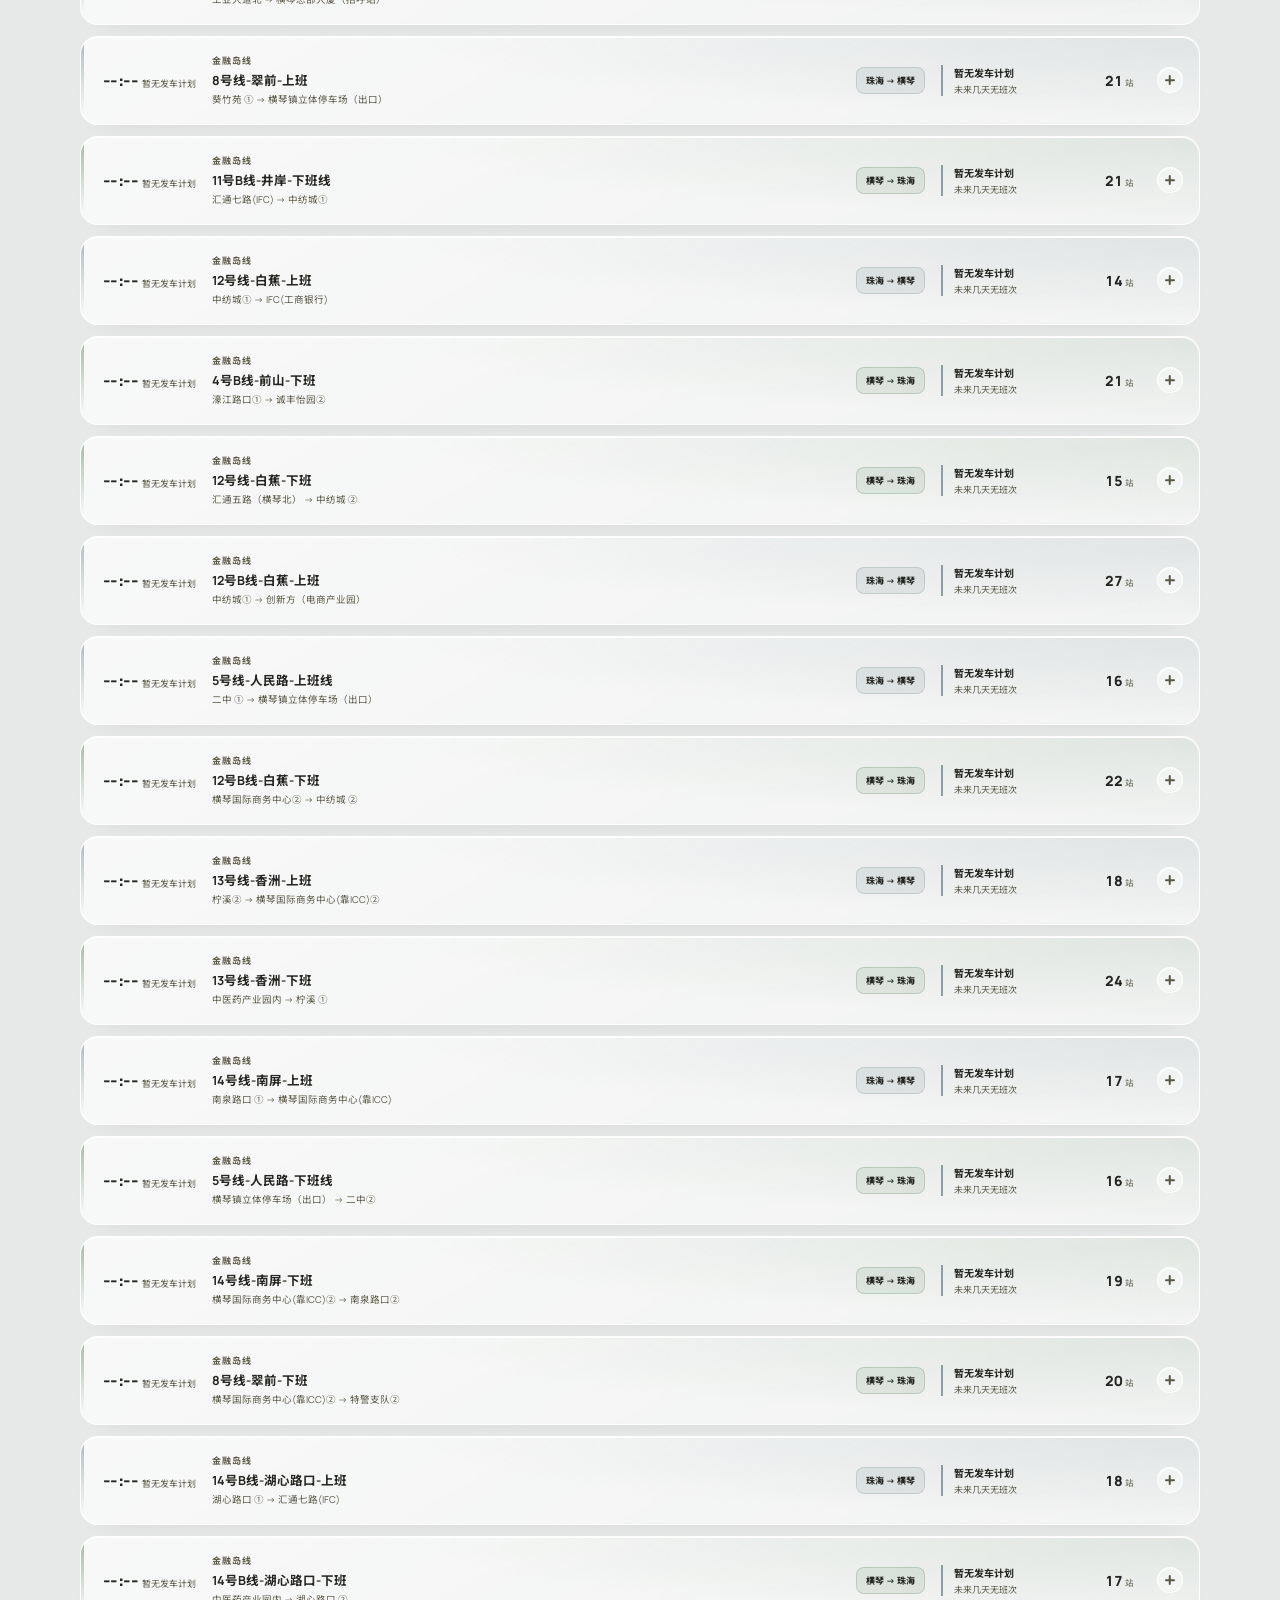
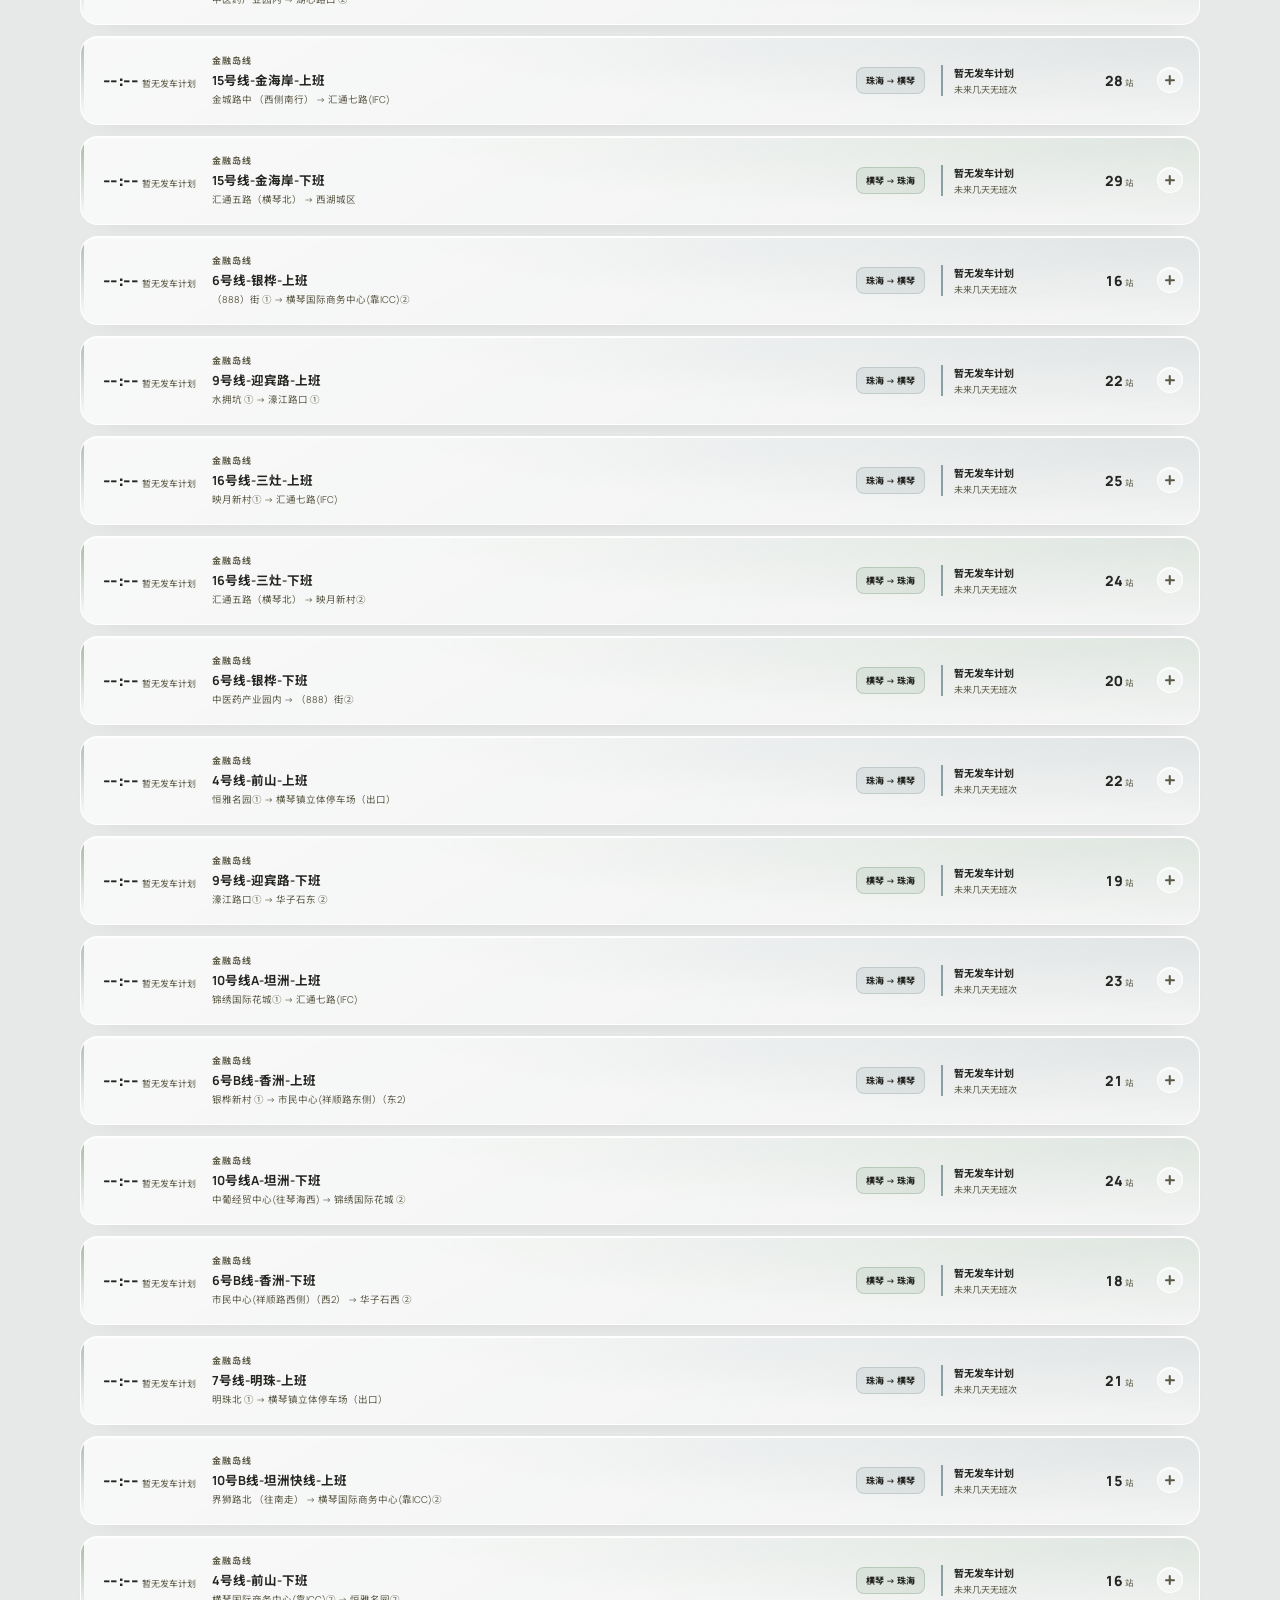
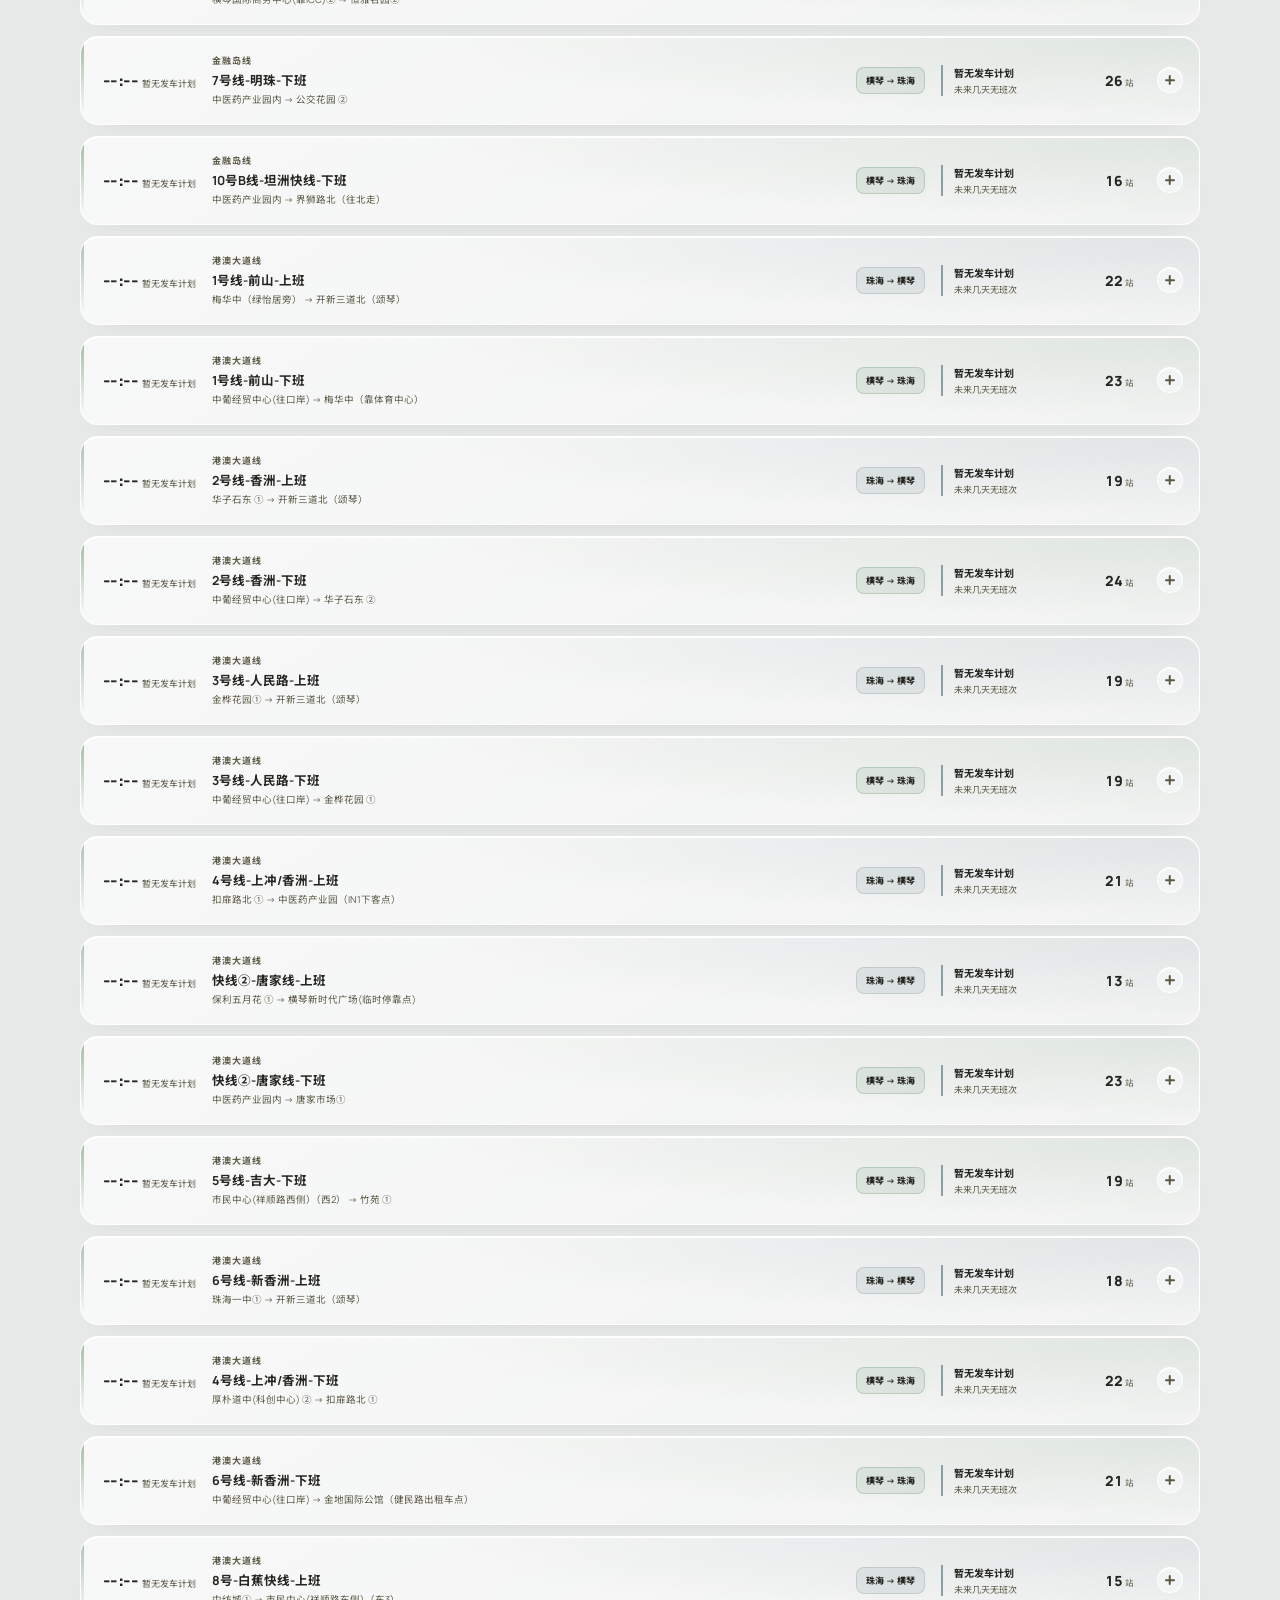
==== commit 47dafc06: "Align departure cards with route directory" ====
--- a/routes.html
+++ b/routes.html
@@ -10,7 +10,7 @@
   <link rel="preconnect" href="https://fonts.googleapis.com" />
   <link rel="preconnect" href="https://fonts.gstatic.com" crossorigin />
   <link href="https://fonts.googleapis.com/css2?family=Manrope:wght@400;500;600;700;800&family=Noto+Sans+SC:wght@400;500;600;700;800&display=swap" rel="stylesheet" />
-  <link rel="stylesheet" href="styles.css?v=20261026-audit5" />
+  <link rel="stylesheet" href="styles.css?v=20261026-card5" />
 </head>
 <body>
   <div class="ambient" aria-hidden="true">
@@ -108,7 +108,7 @@
       <span><a href="index.html">返回通勤助手</a> · <a href="https://github.com/realcwj/tongqinhao" target="_blank" rel="noopener">GitHub 仓库</a> · 数据来源于公开接口</span>
     </footer>
   </div>
-  <script src="config.js?v=20261026-audit5" defer></script>
-  <script src="routes.js?v=20261026-audit5" defer></script>
+  <script src="config.js?v=20261026-card5" defer></script>
+  <script src="routes.js?v=20261026-card5" defer></script>
 </body>
 </html>
--- a/styles.css
+++ b/styles.css
@@ -1655,130 +1655,61 @@
   gap: 11px;
 }
 
-.departure-card {
-  position: relative;
-  min-height: 96px;
-  border: 1px solid rgba(255, 255, 255, .9);
-  border-radius: 18px;
-  background:
-    radial-gradient(120% 150% at 100% 0%, rgba(239, 239, 213, .35), transparent 58%),
-    linear-gradient(155deg, rgba(255, 255, 255, .7), rgba(255, 255, 255, .45));
-  box-shadow:
-    inset 0 1px 0 #fff,
-    0 14px 26px -24px rgba(66, 84, 86, .22);
+.departure-card .directory-card__summary {
+  grid-template-columns: minmax(88px, auto) minmax(0, 1fr) minmax(108px, 160px) minmax(110px, auto) 40px 24px;
+  gap: 12px;
+  min-height: 86px;
+  padding: 13px 18px 13px 22px;
+}
+
+.departure-card__ride-row { display: contents; }
+
+.departure-card__time--multi strong { line-height: 1.32; }
+
+.departure-card__or,
+.departure-card__day { font-size: .56em; }
+
+.boarding-stack {
+  display: flex;
+  min-width: 0;
+  max-width: 160px;
+  flex-direction: column;
+  gap: 3px;
+  padding: 6px 9px;
+  border: 1px solid var(--accent-border);
+  border-radius: 8px;
+  color: var(--ink);
+  background: var(--accent-soft);
+}
+
+.boarding-stop {
+  display: flex;
+  min-width: 0;
+  align-items: baseline;
+  gap: 6px;
+  line-height: 1.35;
+}
+
+.boarding-stop time {
+  flex: none;
+  color: var(--ink);
+  font-size: 9.5px;
+  font-weight: 800;
+  font-variant-numeric: tabular-nums;
+  white-space: nowrap;
+}
+
+.boarding-stop__name {
   overflow: hidden;
-  transition: border-color .22s, background .22s, box-shadow .22s;
-}
-
-.departure-card:hover { border-color: rgba(255, 255, 255, 1); }
-
-.departure-card__summary {
-  display: grid;
-  grid-template-columns: 100px minmax(0, 1fr) auto auto;
-  align-items: center;
-  gap: 22px;
-  padding: 15px 20px;
-}
-
-.departure-card__time strong {
-  display: block;
-  color: var(--ink);
-  font-size: 23px;
-  font-weight: 800;
-  letter-spacing: -.045em;
-  font-variant-numeric: tabular-nums;
-}
-
-.departure-card__time--multi strong { line-height: 1.28; }
-
-.departure-card__or,
-.departure-card__day { font-size: .5em; }
-
-.departure-card__time small {
-  display: block;
-  margin-top: 3px;
-  overflow: hidden;
-  color: var(--muted);
+  color: var(--ink-soft);
   font-size: 9.5px;
+  font-weight: 600;
   text-overflow: ellipsis;
   white-space: nowrap;
 }
 
-.departure-card__time .departure-card__label {
-  margin: 0 0 3px;
-  color: var(--gold);
-  font-size: 9px;
-  letter-spacing: .12em;
-  text-transform: uppercase;
-}
-
-.departure-card__route {
-  position: relative;
-  min-width: 0;
-  padding-left: 18px;
-  border-left: 1px dashed rgba(84, 104, 106, .18);
-}
-
-.departure-card__route::before {
-  content: "";
-  position: absolute;
-  top: 4px;
-  left: -5px;
-  width: 9px;
-  height: 9px;
-  border: 2px solid #efefd5;
-  border-radius: 50%;
-  background: var(--macau);
-  box-shadow: 0 0 0 1px var(--macau), 0 0 10px rgba(64, 163, 130, .3);
-}
-
-.departure-card__route strong {
-  display: block;
-  color: var(--ink);
-  font-size: 12px;
-  font-weight: 700;
-}
-
-.departure-card__route span {
-  display: block;
-  margin-top: 4px;
-  overflow: hidden;
-  color: var(--muted);
-  font-size: 10px;
-  text-overflow: ellipsis;
-}
-
-.departure-card__route .departure-card__boarding {
-  margin-top: 3px;
-  color: var(--muted);
-  font-weight: 600;
-}
-
-.departure-card__countdown {
-  min-width: 96px;
-  text-align: right;
-}
-
-.departure-card__countdown strong {
-  display: block;
-  color: var(--ink);
-  font-size: 13px;
-  font-weight: 800;
-  font-variant-numeric: tabular-nums;
-}
-
-.departure-card__countdown small {
-  display: block;
-  margin-top: 4px;
-  color: var(--muted);
-  font-size: 9.5px;
-}
-
 .departure-card.is-next {
   border-color: rgba(64, 163, 130, .32);
-  background:
-    radial-gradient(120% 150% at 100% 0%, rgba(64, 163, 130, .1), transparent 60%),
-    linear-gradient(155deg, rgba(255, 255, 255, .8), rgba(255, 255, 255, .54));
   box-shadow:
     inset 0 1px 0 #fff,
     0 20px 38px -30px rgba(64, 163, 130, .32);
@@ -1786,78 +1717,7 @@
 
 .departure-card.is-next .departure-card__time strong { color: var(--gold); }
 
-.departure-card--entry .departure-card__route::before {
-  background: var(--gold-bright);
-  box-shadow: 0 0 0 1px var(--gold-bright), 0 0 10px rgba(185, 136, 97, .35);
-}
-
-.departure-card--entry .departure-card__countdown small { color: var(--gold); }
-
-.departure-card.departure-card--expanded {
-  border-color: var(--gold-border);
-  box-shadow:
-    inset 0 1px 0 #fff,
-    0 24px 42px -32px var(--selected-shadow);
-}
-
-.route-toggle {
-  display: inline-flex;
-  align-items: center;
-  gap: 10px;
-  padding: 8px 11px;
-  border: 1px solid rgba(255, 255, 255, .9);
-  border-radius: 10px;
-  color: var(--ink-soft);
-  background: rgba(255, 255, 255, .55);
-  box-shadow: inset 0 1px 0 #fff;
-  font-size: 10px;
-  font-weight: 700;
-  white-space: nowrap;
-  transition: color .2s, border-color .2s, background-color .2s, transform .18s var(--ease);
-}
-
-.route-toggle:hover {
-  color: var(--ink);
-  border-color: var(--gold-border);
-  background: rgba(255, 255, 255, .72);
-}
-
-.route-toggle[aria-expanded="true"] {
-  color: var(--ink);
-  border-color: var(--gold-border);
-  background: rgba(253, 239, 205, .68);
-}
-
-.route-toggle__icon {
-  position: relative;
-  width: 11px;
-  height: 11px;
-  flex: none;
-  color: var(--gold);
-}
-
-.route-toggle__icon::before,
-.route-toggle__icon::after {
-  content: "";
-  position: absolute;
-  top: 50%;
-  left: 50%;
-  width: 10px;
-  height: 1.5px;
-  border-radius: 2px;
-  background: currentColor;
-  transform: translate(-50%, -50%);
-  transition: transform .3s var(--ease), opacity .22s;
-}
-
-.route-toggle__icon::after {
-  transform: translate(-50%, -50%) rotate(90deg);
-}
-
-.route-toggle[aria-expanded="true"] .route-toggle__icon::after {
-  opacity: 0;
-  transform: translate(-50%, -50%) rotate(90deg) scaleX(0);
-}
+.departure-card--entry .departure-card__time small { color: var(--gold); }
 
 .route-details {
   display: grid;
@@ -1873,7 +1733,7 @@
 }
 
 .route-details__body {
-  padding: 18px 20px 22px 124px;
+  padding: 19px 26px 24px 118px;
   background: rgba(255, 255, 255, .18);
   opacity: 0;
   transform: translateY(-6px);
@@ -2269,7 +2129,7 @@
 
 .directory-card__summary {
   display: grid;
-  grid-template-columns: 74px minmax(0, 1fr) auto minmax(140px, auto) 44px 24px;
+  grid-template-columns: minmax(74px, auto) minmax(0, 1fr) auto minmax(140px, auto) 44px 24px;
   align-items: center;
   gap: 16px;
   width: 100%;
@@ -2282,16 +2142,17 @@
 
 .directory-card__summary:focus-visible { outline-offset: -3px; }
 
-.directory-card__time strong,
-.directory-card__time small,
 .directory-card__main strong,
 .directory-card__main small,
 .vehicle-chip strong,
-.vehicle-chip small,
-.directory-card__meta strong,
-.directory-card__meta small { display: block; }
+.vehicle-chip small { display: block; }
+
+.directory-card__time {
+  white-space: nowrap;
+}
 
 .directory-card__time strong {
+  display: inline;
   color: var(--ink);
   font-size: 18px;
   font-weight: 800;
@@ -2300,9 +2161,12 @@
 }
 
 .directory-card__time small {
-  margin-top: 3px;
+  display: inline;
+  margin-top: 0;
+  margin-left: 4px;
   color: var(--muted);
   font-size: 9px;
+  white-space: nowrap;
 }
 
 .directory-card__main { min-width: 0; }
@@ -2391,9 +2255,13 @@
 .vehicle-chip.is-idle { border-color: var(--zhuhai); }
 .vehicle-chip.is-idle strong { color: var(--ink-soft); }
 
-.directory-card__meta { text-align: center; }
+.directory-card__meta {
+  text-align: center;
+  white-space: nowrap;
+}
 
 .directory-card__meta strong {
+  display: inline;
   color: var(--ink-soft);
   font-size: 14px;
   font-weight: 800;
@@ -2401,7 +2269,9 @@
 }
 
 .directory-card__meta small {
-  margin-top: 2px;
+  display: inline;
+  margin-top: 0;
+  margin-left: 2px;
   color: var(--muted);
   font-size: 8.5px;
 }
@@ -2676,25 +2546,42 @@
   .station-picker__search input,
   .route-search input { font-size: 16px; }
 
-  .departure-card__summary {
-    grid-template-columns: 96px minmax(0, 1fr);
-    gap: 13px;
-    padding: 14px;
+  .departure-card .directory-card__summary {
+    grid-template-columns: minmax(76px, auto) minmax(0, 1fr) 26px;
+    gap: 10px;
+    min-height: 0;
+    padding: 14px 14px 14px 18px;
+    align-items: start;
   }
 
-  .departure-card__countdown {
-    grid-column: 2;
+  .departure-card .directory-card__time { grid-column: 1; grid-row: 1; }
+  .departure-card .directory-card__main { grid-column: 2; grid-row: 1; }
+
+  .departure-card__ride-row {
+    display: flex;
+    grid-column: 1 / -1;
+    grid-row: 2;
+    align-items: center;
+    gap: 10px;
     min-width: 0;
-    text-align: left;
   }
 
-  .route-toggle {
-    grid-column: 1 / -1;
-    justify-content: space-between;
-    width: 100%;
+  .departure-card .boarding-stack {
+    flex: 1 1 0;
+    width: auto;
+    max-width: none;
   }
 
-  .route-details__body { padding: 17px 14px 19px; }
+  .departure-card .vehicle-chip {
+    flex: 0 1 auto;
+    min-width: 0;
+    max-width: 48%;
+  }
+
+  .departure-card .directory-card__meta { display: none; }
+  .departure-card .directory-card__expand { grid-column: 3; grid-row: 1; }
+
+  .route-details__body { padding: 17px 14px 22px; }
 
   .footer {
     align-items: flex-start;
@@ -2718,7 +2605,7 @@
   .route-filters button { padding: 0 5px; font-size: 9.5px; }
 
   .directory-card__summary {
-    grid-template-columns: 58px minmax(0, 1fr) 26px;
+    grid-template-columns: minmax(58px, auto) minmax(0, 1fr) 26px;
     gap: 11px;
     min-height: 90px;
     padding: 14px 14px 14px 18px;
@@ -2810,7 +2697,6 @@
   .quick-option,
   .direction-option,
   .station-card,
-  .route-toggle,
   .route-filters button,
   .station-picker__button,
   .location-button,
